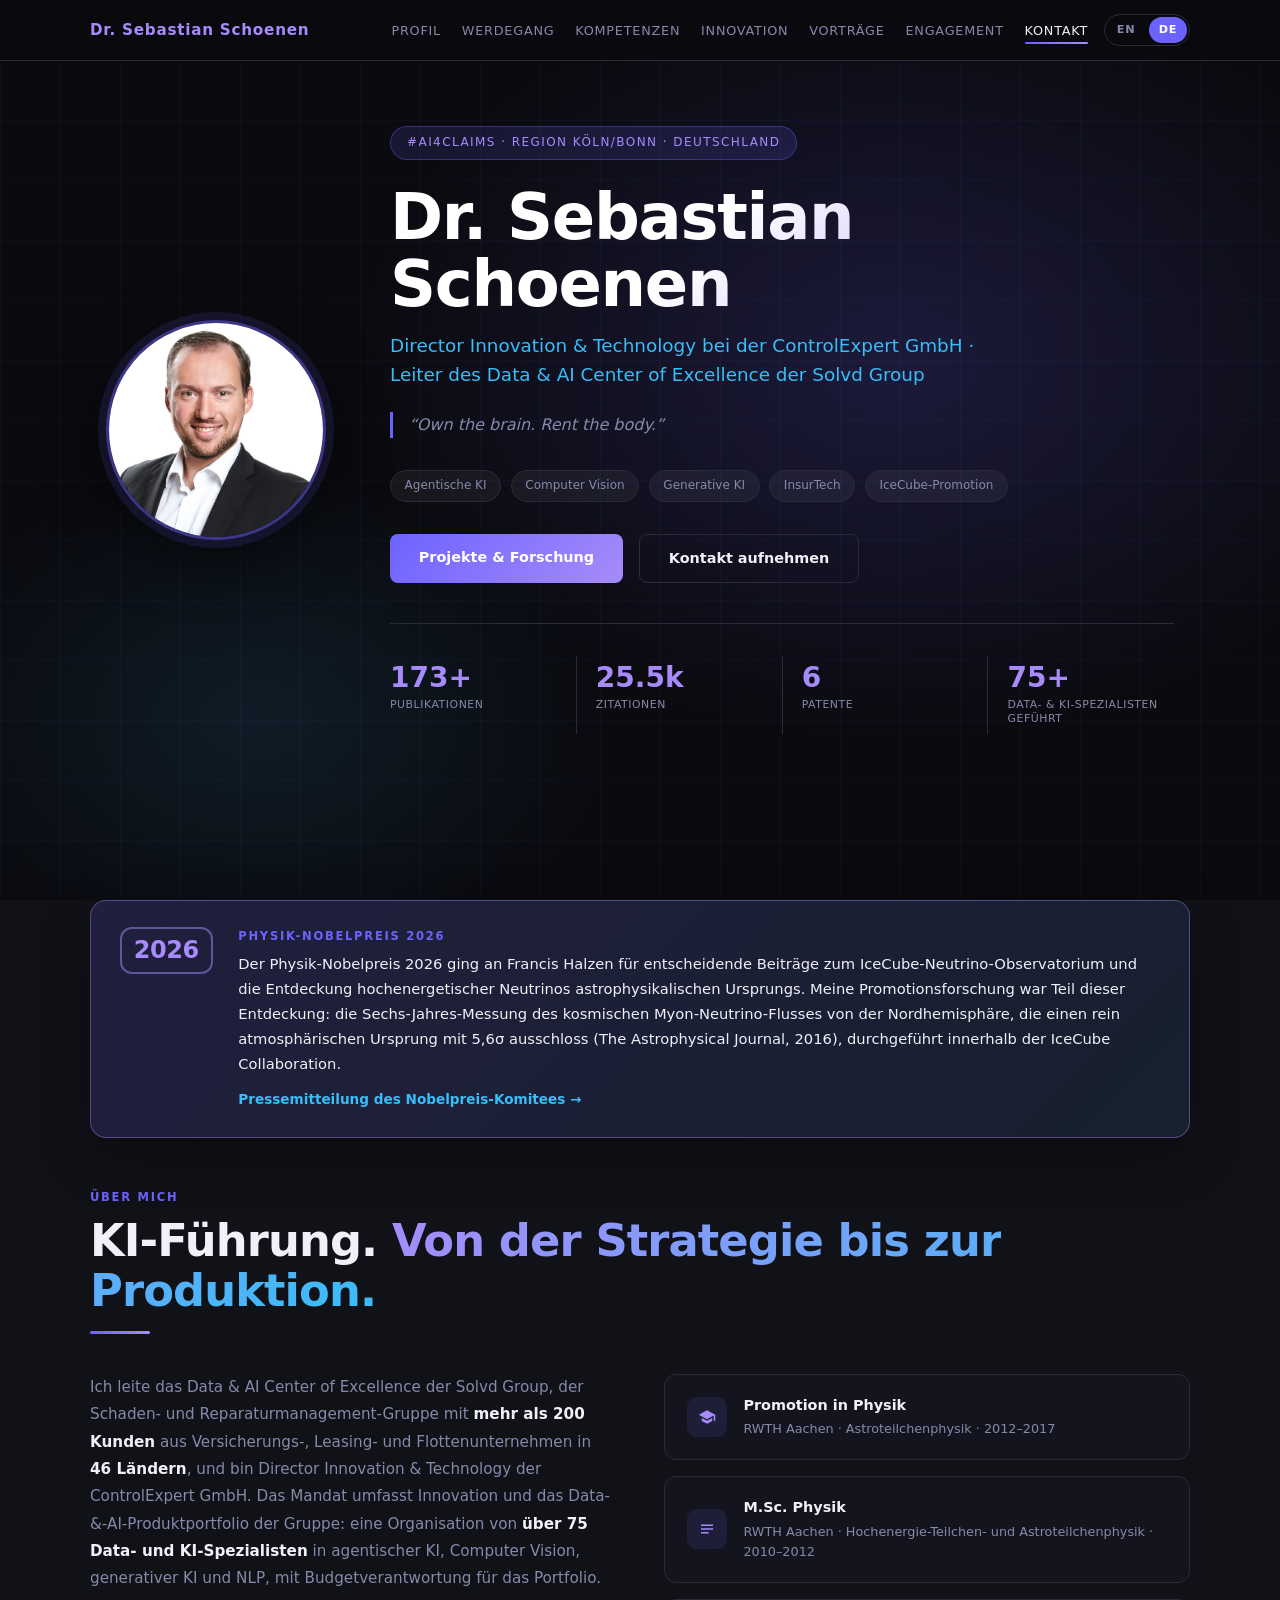
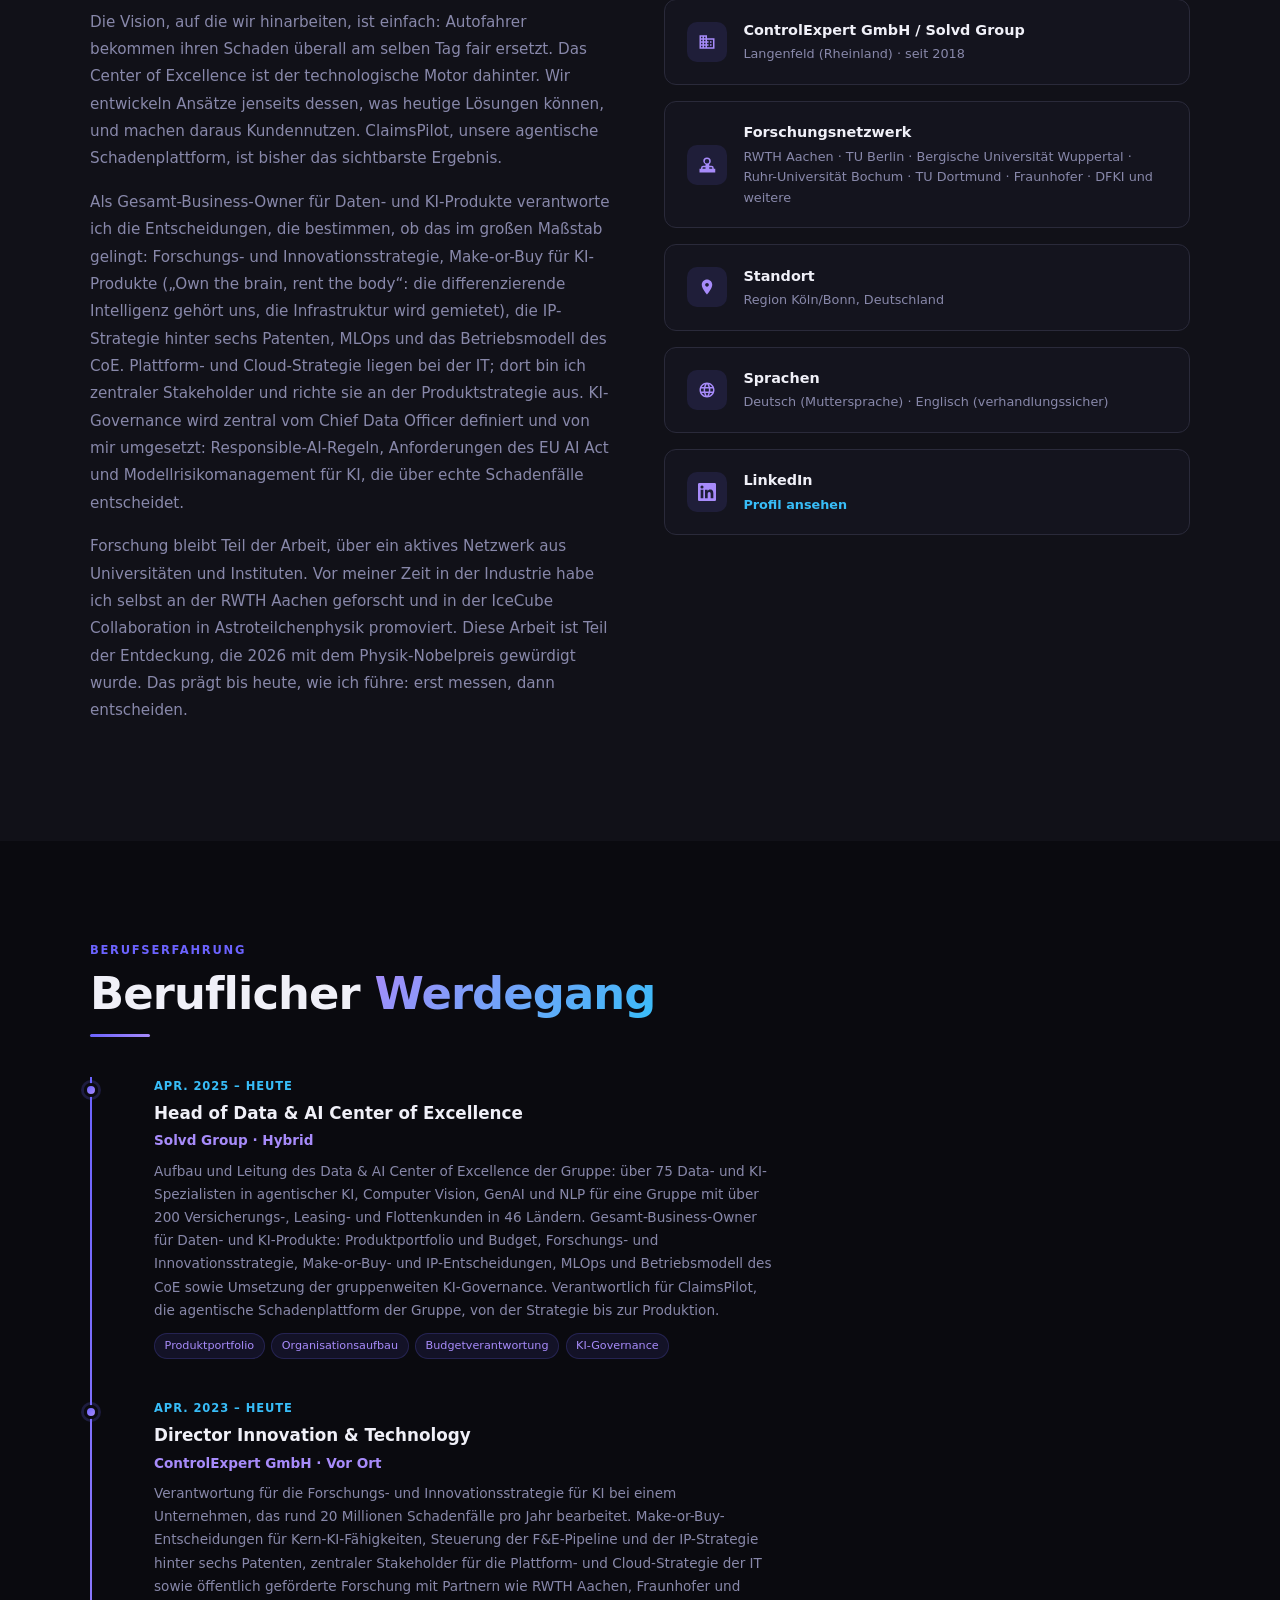
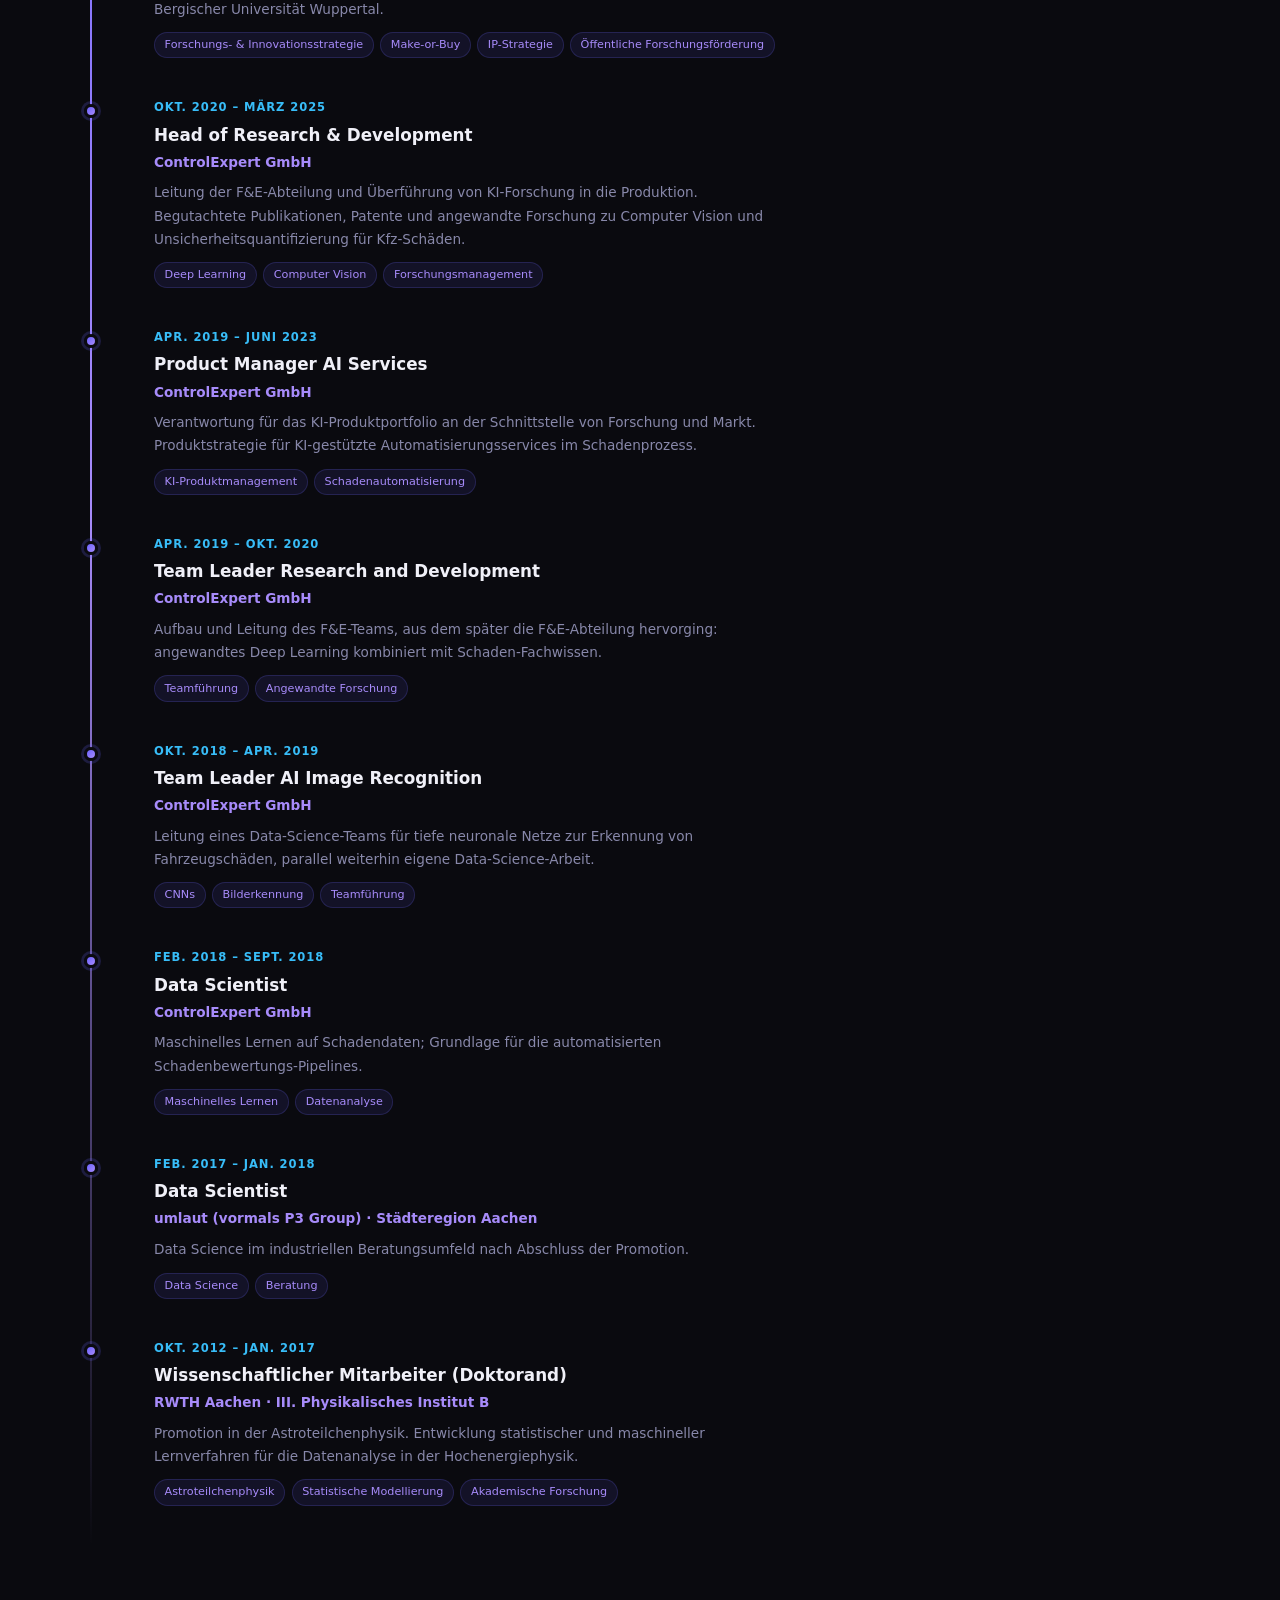
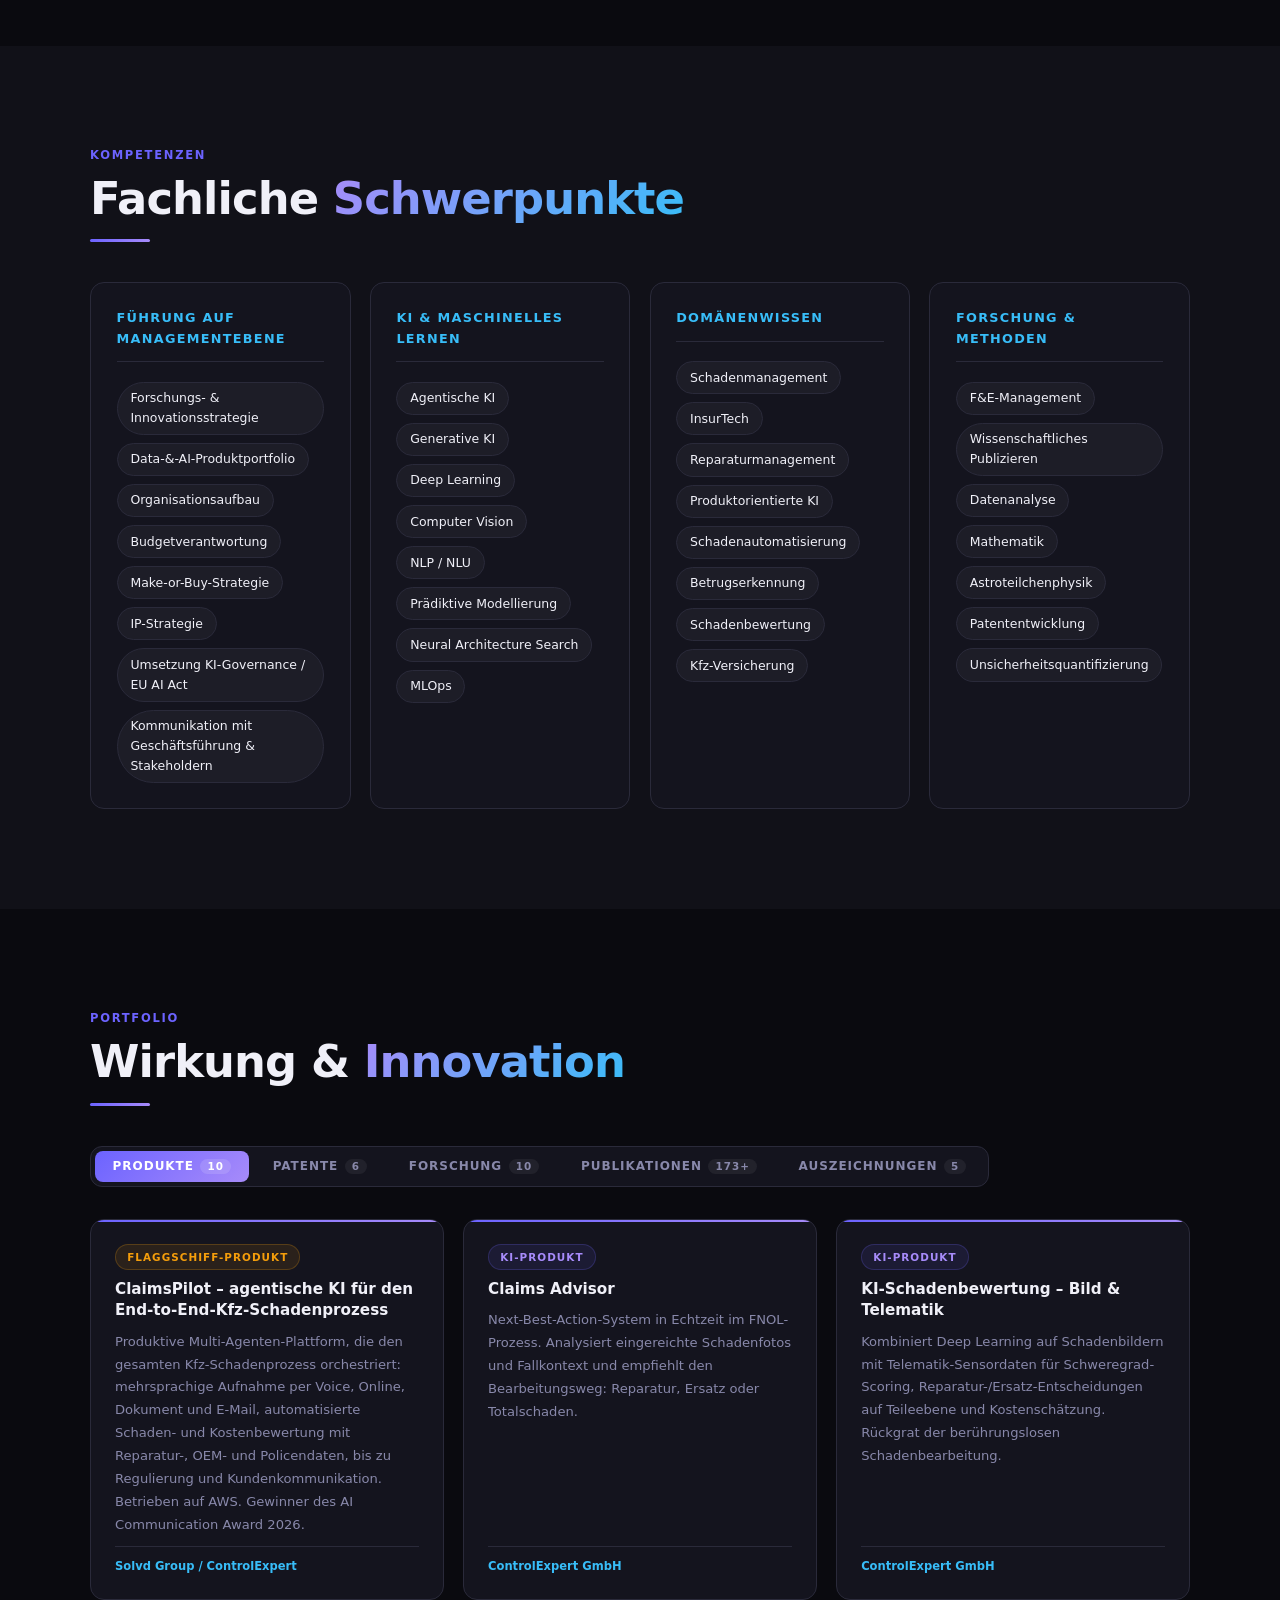
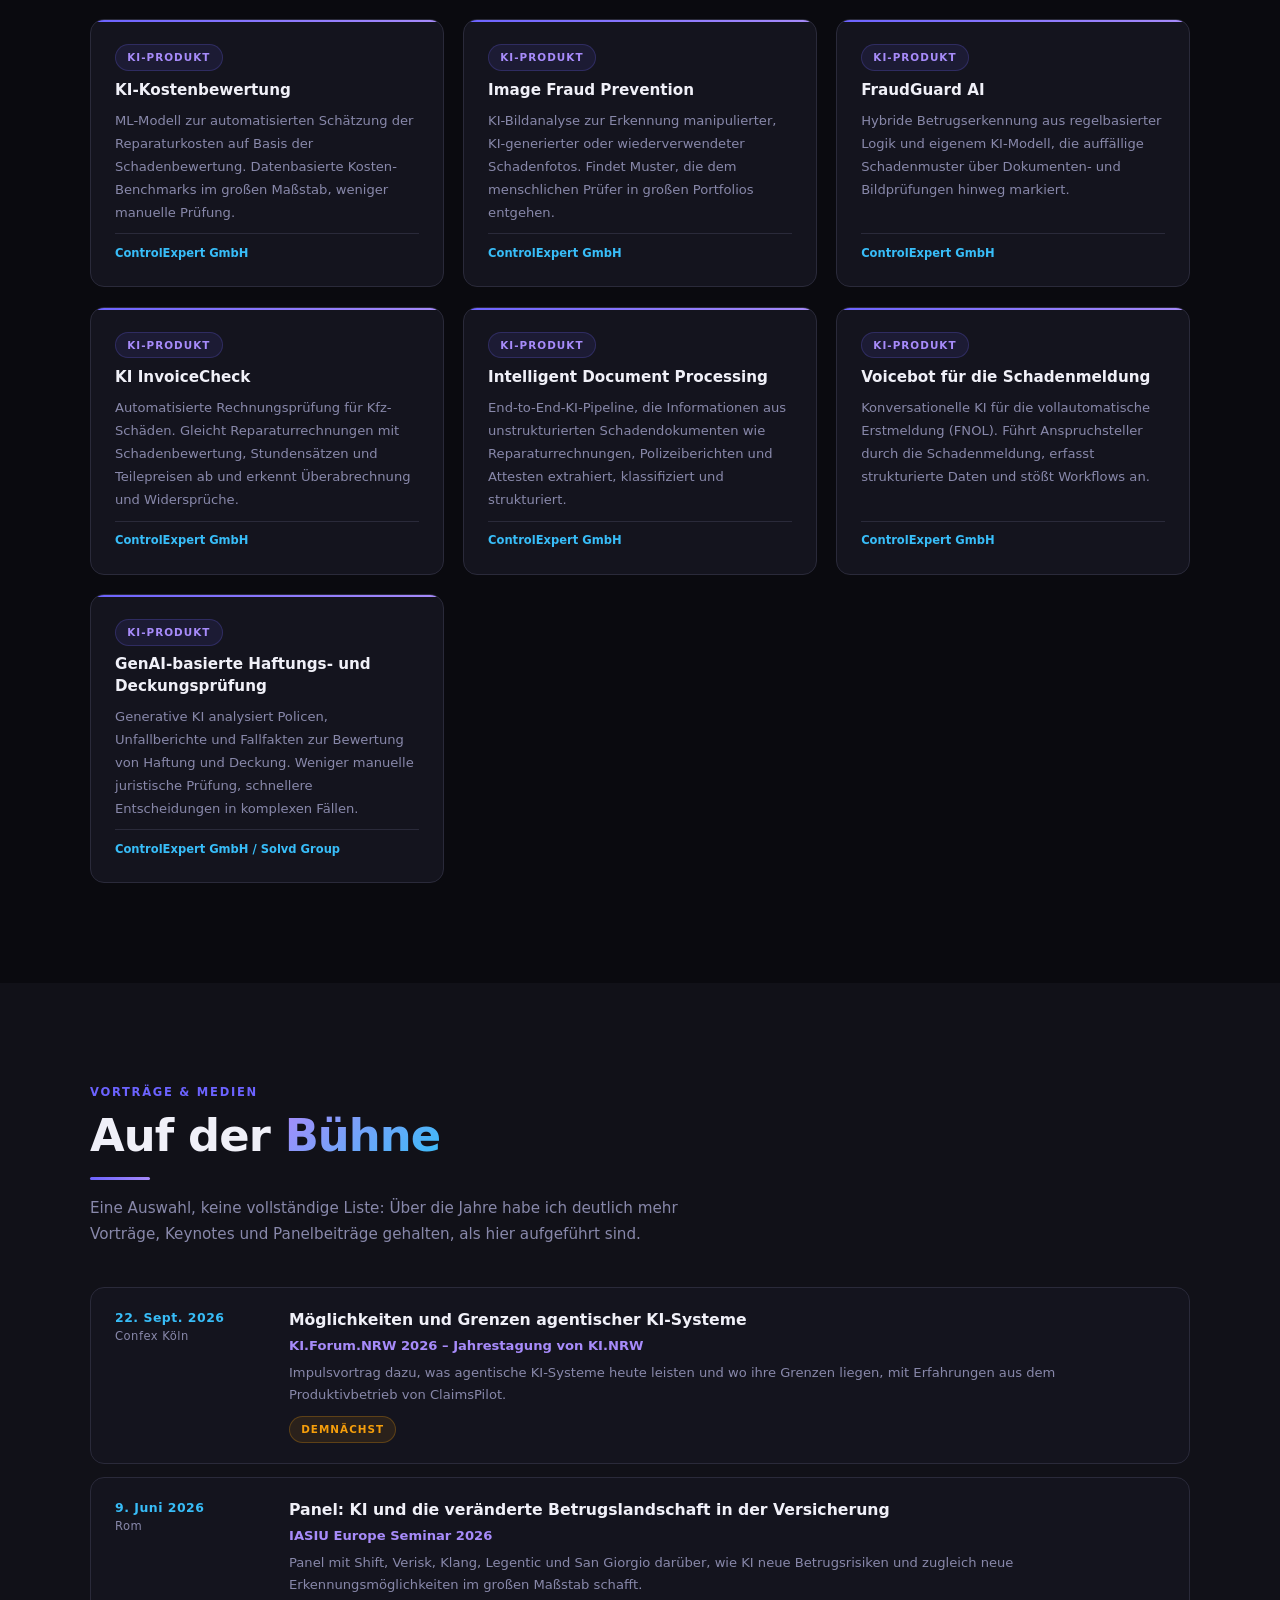
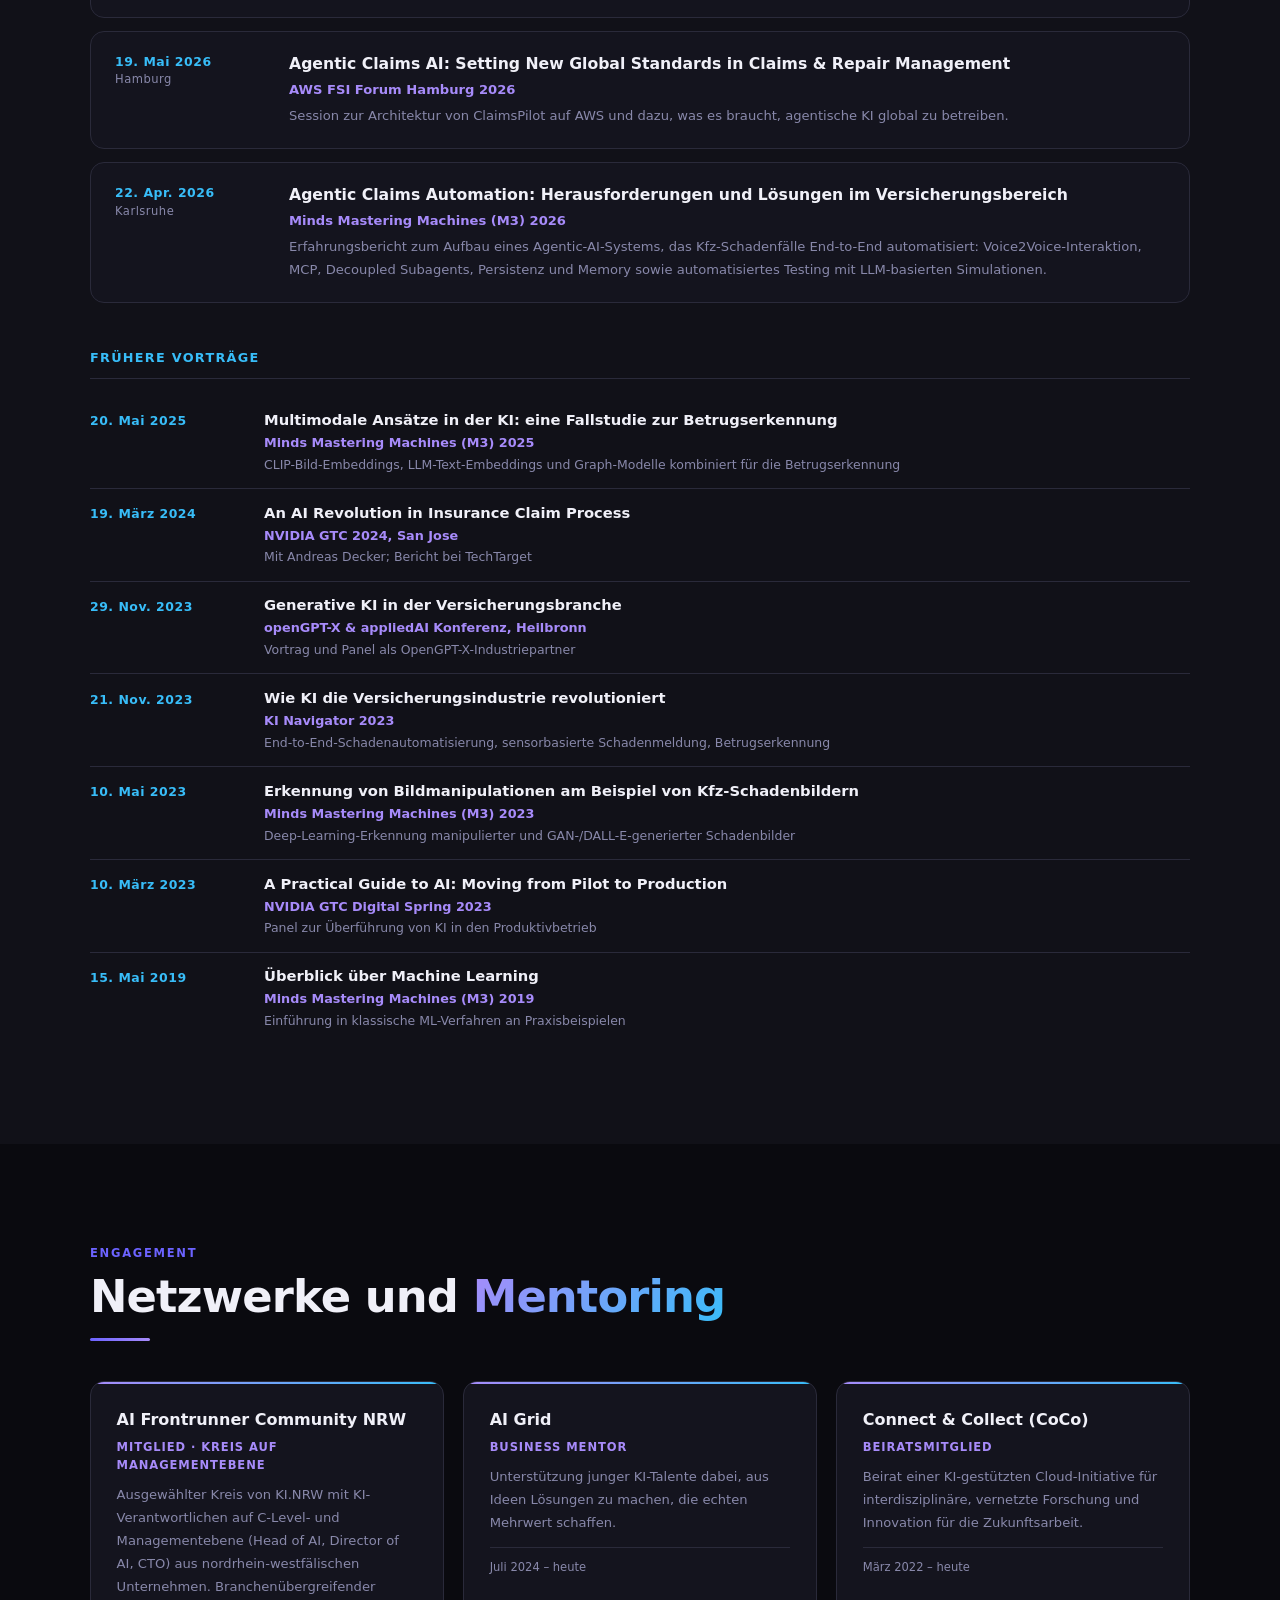
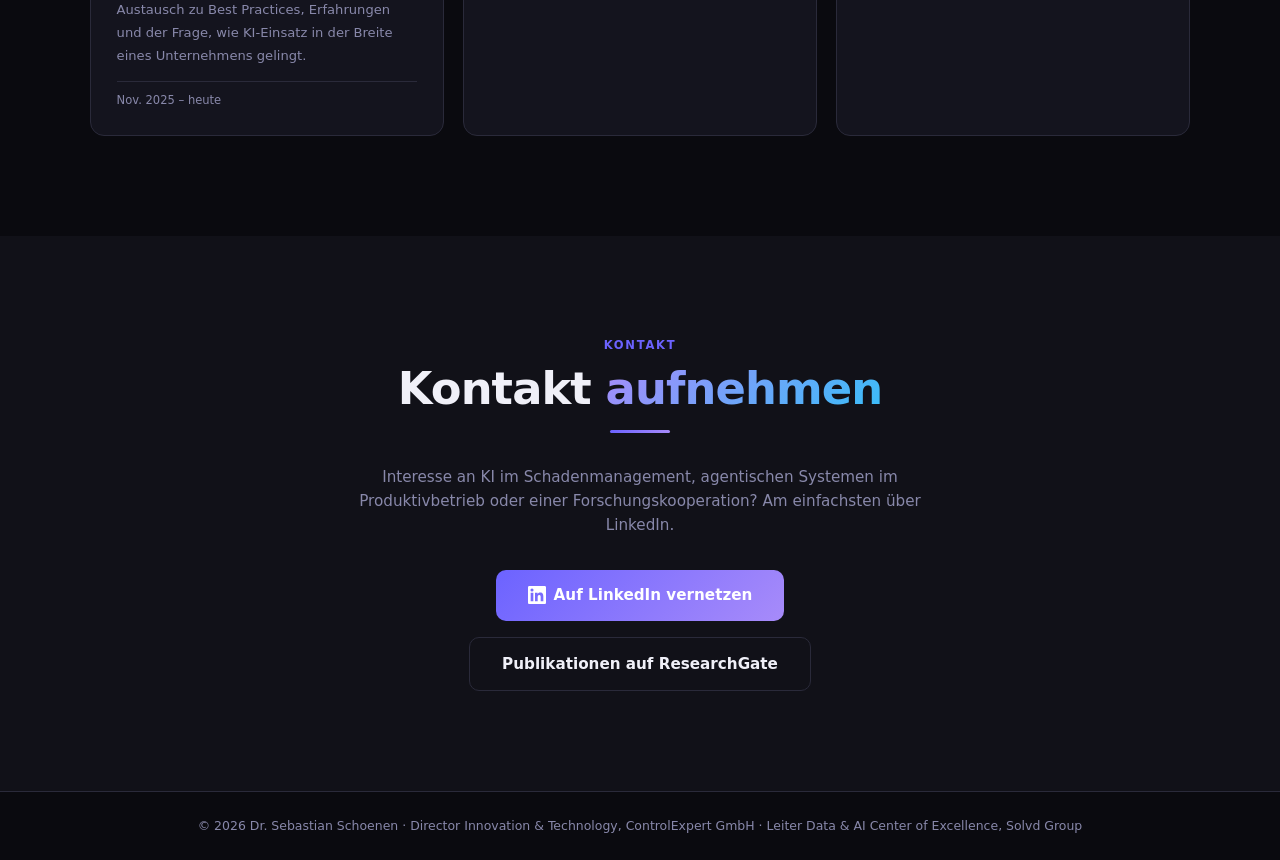
==== de/index.html @ d700227f "add nobelprize statement" ====
<!DOCTYPE html>
<html lang="de">
<head>
<meta charset="UTF-8">
<meta name="viewport" content="width=device-width,initial-scale=1">
<title>Dr. Sebastian Schoenen – KI für das Kfz-Schadenmanagement | ControlExpert & Solvd Group</title>
<meta name="description" content="Dr. Sebastian Schoenen: KI-Führungskraft für das Kfz-Schadenmanagement. Director Innovation &amp; Technology bei ControlExpert, Leiter Data &amp; AI CoE der Solvd Group, 75+ Data- &amp; KI-Spezialisten.">
<meta name="author" content="Dr. Sebastian Schoenen">
<meta name="google-site-verification" content="PhaROYmn4Sk4O86H737ElXS9R5Nn_UCqVJHR-7QiGtM">
<meta name="robots" content="index,follow,max-image-preview:large">
<meta name="theme-color" content="#0a0a0f">
<link rel="canonical" href="https://sebastianschoenen.github.io/de/">
<link rel="alternate" hreflang="en" href="https://sebastianschoenen.github.io/">
<link rel="alternate" hreflang="de" href="https://sebastianschoenen.github.io/de/">
<link rel="alternate" hreflang="x-default" href="https://sebastianschoenen.github.io/">
<link rel="icon" href="../favicon.svg" type="image/svg+xml">
<link rel="apple-touch-icon" href="../apple-touch-icon.png">
<link rel="sitemap" type="application/xml" href="../sitemap.xml">
<meta property="og:type" content="profile">
<meta property="og:site_name" content="Dr. Sebastian Schoenen">
<meta property="og:locale" content="de_DE">
<meta property="og:locale:alternate" content="en_US">
<meta property="og:url" content="https://sebastianschoenen.github.io/de/">
<meta property="og:title" content="Dr. Sebastian Schoenen – KI für das Kfz-Schadenmanagement">
<meta property="og:description" content="Director Innovation &amp; Technology, ControlExpert · Leiter Data &amp; AI Center of Excellence, Solvd Group. Agentische KI, Computer Vision und GenAI für Schaden- und Reparaturmanagement.">
<meta property="og:image" content="https://sebastianschoenen.github.io/og-image.png">
<meta property="og:image:width" content="1200">
<meta property="og:image:height" content="630">
<meta property="og:image:alt" content="Dr. Sebastian Schoenen">
<meta property="profile:first_name" content="Sebastian">
<meta property="profile:last_name" content="Schoenen">
<meta name="twitter:card" content="summary_large_image">
<meta name="twitter:title" content="Dr. Sebastian Schoenen – KI für das Kfz-Schadenmanagement">
<meta name="twitter:description" content="Director Innovation &amp; Technology, ControlExpert · Leiter Data &amp; AI Center of Excellence, Solvd Group. Agentische KI, Computer Vision und GenAI für Schaden- und Reparaturmanagement.">
<meta name="twitter:image" content="https://sebastianschoenen.github.io/og-image.png">
<link rel="preload" as="image" href="../SebastianSchoenen.jpg">
<link rel="stylesheet" href="../style.css">
<script type="application/ld+json">{"@context": "https://schema.org", "@type": "Person", "@id": "https://sebastianschoenen.github.io/#person", "name": "Sebastian Schoenen", "honorificPrefix": "Dr.", "givenName": "Sebastian", "familyName": "Schoenen", "alternateName": "Dr. Sebastian Schoenen", "url": "https://sebastianschoenen.github.io/", "image": "https://sebastianschoenen.github.io/SebastianSchoenen.jpg", "jobTitle": ["Director of Innovation & Technology", "Head of Data & AI Center of Excellence"], "worksFor": [{"@type": "Organization", "name": "ControlExpert GmbH", "url": "https://www.controlexpert.com/", "address": {"@type": "PostalAddress", "addressLocality": "Langenfeld (Rheinland)", "addressCountry": "DE"}}, {"@type": "Organization", "name": "Solvd Group", "url": "https://solvd.group/"}], "alumniOf": {"@type": "CollegeOrUniversity", "name": "RWTH Aachen University", "url": "https://www.rwth-aachen.de/"}, "hasCredential": {"@type": "EducationalOccupationalCredential", "credentialCategory": "degree", "name": "Ph.D. in Physics", "recognizedBy": {"@type": "CollegeOrUniversity", "name": "RWTH Aachen University"}}, "address": {"@type": "PostalAddress", "addressRegion": "North Rhine-Westphalia", "addressCountry": "DE"}, "nationality": {"@type": "Country", "name": "Germany"}, "memberOf": {"@type": "Organization", "name": "IceCube Collaboration", "url": "https://icecube.wisc.edu/"}, "knowsLanguage": ["de", "en"], "knowsAbout": ["Agentic AI", "Generative AI", "Computer Vision", "Deep Learning", "Machine Learning", "Insurance Claims Management", "Motor Insurance", "Fraud Detection", "Astroparticle Physics", "AI Governance"], "award": ["AI Communication Award 2026 – AI Strategy, Analytics & Agents in Communication (ClaimsPilot)", "KI Innovation Award 2024 – F.A.Z. Institut & KI Bundesverband", "Springorum Denkmünze – RWTH Aachen (2013)", "DFG Research Training Group scholarship – RWTH Aachen (2013)", "3rd place Talanx Insurance Hackathon (2018)"], "sameAs": ["https://www.linkedin.com/in/dr-sebastian-schoenen-b24898153/", "https://www.researchgate.net/profile/Sebastian-Schoenen"]}</script>
<script type="application/ld+json">{"@context": "https://schema.org", "@type": "WebSite", "@id": "https://sebastianschoenen.github.io/#website", "url": "https://sebastianschoenen.github.io/", "name": "Dr. Sebastian Schoenen", "inLanguage": ["en", "de"], "about": {"@id": "https://sebastianschoenen.github.io/#person"}, "publisher": {"@id": "https://sebastianschoenen.github.io/#person"}}</script>
<script type="application/ld+json">{"@context": "https://schema.org", "@type": "ProfilePage", "url": "https://sebastianschoenen.github.io/de/", "inLanguage": "de", "name": "Dr. Sebastian Schoenen – KI für das Kfz-Schadenmanagement", "description": "Dr. Sebastian Schoenen: KI-Führungskraft für das Kfz-Schadenmanagement. Director Innovation & Technology bei ControlExpert, Leiter Data & AI CoE der Solvd Group, 75+ Data- & KI-Spezialisten.", "mainEntity": {"@id": "https://sebastianschoenen.github.io/#person"}, "dateModified": "2026-10-09", "isPartOf": {"@id": "https://sebastianschoenen.github.io/#website"}}</script>
</head>
<body>

<header>
<nav aria-label="Main">
  <div class="nav-inner">
    <a class="nav-logo" href="#hero">Dr. Sebastian Schoenen</a>
    <div class="nav-right">
      <ul class="nav-links"><li><a href="#about" data-section="about">Profil</a></li><li><a href="#experience" data-section="experience">Werdegang</a></li><li><a href="#skills" data-section="skills">Kompetenzen</a></li><li><a href="#projects" data-section="projects">Innovation</a></li><li><a href="#talks" data-section="talks">Vorträge</a></li><li><a href="#volunteer" data-section="volunteer">Engagement</a></li><li><a href="#contact" data-section="contact">Kontakt</a></li></ul>
      <div class="lang-switch" aria-label="Language"><a href="../" hreflang="en" lang="en">EN</a><a href="./" hreflang="de" lang="de" aria-current="page">DE</a></div>
      <button class="nav-hamburger" id="hamburger" aria-label="Menü öffnen" aria-expanded="false" aria-controls="mobileMenu"><span></span><span></span><span></span></button>
    </div>
  </div>
</nav>
<div class="mobile-menu" id="mobileMenu"><a href="#about">Profil</a><a href="#experience">Werdegang</a><a href="#skills">Kompetenzen</a><a href="#projects">Innovation</a><a href="#talks">Vorträge</a><a href="#volunteer">Engagement</a><a href="#contact">Kontakt</a></div>
</header>

<main>
<section id="hero">
  <div class="hero-bg" aria-hidden="true"></div>
  <div class="grid-lines" aria-hidden="true"></div>
  <div class="hero-inner">
    <img class="hero-photo" src="../SebastianSchoenen.jpg" alt="Porträt von Dr. Sebastian Schoenen" width="220" height="220" fetchpriority="high">
    <div class="hero-text">
      <div class="hero-tag">#AI4Claims · Region Köln/Bonn · Deutschland</div>
      <h1 class="hero-name">Dr. Sebastian <br>Schoenen</h1>
      <p class="hero-title">Director Innovation &amp; Technology bei der ControlExpert GmbH · Leiter des Data &amp; AI Center of Excellence der Solvd Group</p>
      <blockquote class="hero-quote">“Own the brain. Rent the body.”</blockquote>
      <ul class="hero-badges"><li class="badge">Agentische KI</li><li class="badge">Computer Vision</li><li class="badge">Generative KI</li><li class="badge">InsurTech</li><li class="badge">IceCube-Promotion</li></ul>
      <div class="hero-btns"><a href="#projects" class="btn-pri">Projekte & Forschung</a><a href="#contact" class="btn-sec">Kontakt aufnehmen</a></div>
      <ul class="hero-stats"><li class="hero-stat"><div class="stat-num">173+</div><div class="stat-lbl">Publikationen</div></li><li class="hero-stat"><div class="stat-num">25.5k</div><div class="stat-lbl">Zitationen</div></li><li class="hero-stat"><div class="stat-num">6</div><div class="stat-lbl">Patente</div></li><li class="hero-stat"><div class="stat-num">75+</div><div class="stat-lbl">Data- &amp; KI-Spezialisten geführt</div></li></ul>
    </div>
  </div>
</section>

<section id="nobel" class="highlight" aria-labelledby="nobel-title">
  <div class="container">
    <div class="highlight-box reveal">
      <div class="highlight-mark" aria-hidden="true">2026</div>
      <div>
        <h2 class="sec-label" id="nobel-title">Physik-Nobelpreis 2026</h2>
        <p>Der Physik-Nobelpreis 2026 ging an Francis Halzen für entscheidende Beiträge zum IceCube-Neutrino-Observatorium und die Entdeckung hochenergetischer Neutrinos astrophysikalischen Ursprungs. Meine Promotionsforschung war Teil dieser Entdeckung: die Sechs-Jahres-Messung des kosmischen Myon-Neutrino-Flusses von der Nordhemisphäre, die einen rein atmosphärischen Ursprung mit 5,6σ ausschloss (The Astrophysical Journal, 2016), durchgeführt innerhalb der IceCube Collaboration.</p>
        <a href="https://www.nobelprize.org/prizes/physics/2026/press-release/" target="_blank" rel="noopener">Pressemitteilung des Nobelpreis-Komitees →</a>
      </div>
    </div>
  </div>
</section>

<section id="about">
  <div class="container">
    <div class="sec-label">Über mich</div>
    <h2 class="sec-title">KI-Führung. <span>Von der Strategie bis zur Produktion.</span></h2>
    <div class="sec-line" aria-hidden="true"></div>
    <div class="about-grid">
      <div class="about-text"><p>Ich leite das Data &amp; AI Center of Excellence der Solvd Group, der Schaden- und Reparaturmanagement-Gruppe mit <strong>mehr als 200 Kunden</strong> aus Versicherungs-, Leasing- und Flottenunternehmen in <strong>46 Ländern</strong>, und bin Director Innovation &amp; Technology der ControlExpert GmbH. Das Mandat umfasst Innovation und das Data-&amp;-AI-Produktportfolio der Gruppe: eine Organisation von <strong>über 75 Data- und KI-Spezialisten</strong> in agentischer KI, Computer Vision, generativer KI und NLP, mit Budgetverantwortung für das Portfolio.</p><p>Die Vision, auf die wir hinarbeiten, ist einfach: Autofahrer bekommen ihren Schaden überall am selben Tag fair ersetzt. Das Center of Excellence ist der technologische Motor dahinter. Wir entwickeln Ansätze jenseits dessen, was heutige Lösungen können, und machen daraus Kundennutzen. ClaimsPilot, unsere agentische Schadenplattform, ist bisher das sichtbarste Ergebnis.</p><p>Als Gesamt-Business-Owner für Daten- und KI-Produkte verantworte ich die Entscheidungen, die bestimmen, ob das im großen Maßstab gelingt: Forschungs- und Innovationsstrategie, Make-or-Buy für KI-Produkte („Own the brain, rent the body“: die differenzierende Intelligenz gehört uns, die Infrastruktur wird gemietet), die IP-Strategie hinter sechs Patenten, MLOps und das Betriebsmodell des CoE. Plattform- und Cloud-Strategie liegen bei der IT; dort bin ich zentraler Stakeholder und richte sie an der Produktstrategie aus. KI-Governance wird zentral vom Chief Data Officer definiert und von mir umgesetzt: Responsible-AI-Regeln, Anforderungen des EU AI Act und Modellrisikomanagement für KI, die über echte Schadenfälle entscheidet.</p><p>Forschung bleibt Teil der Arbeit, über ein aktives Netzwerk aus Universitäten und Instituten. Vor meiner Zeit in der Industrie habe ich selbst an der RWTH Aachen geforscht und in der IceCube Collaboration in Astroteilchenphysik promoviert. Diese Arbeit ist Teil der Entdeckung, die 2026 mit dem Physik-Nobelpreis gewürdigt wurde. Das prägt bis heute, wie ich führe: erst messen, dann entscheiden.</p></div>
      <div class="about-cards"><div class="info-card reveal"><div class="info-icon"><svg viewBox="0 0 24 24" aria-hidden="true"><path d="M12 3L1 9l11 6 9-4.91V17h2V9L12 3zM5 13.18v4L12 21l7-3.82v-4L12 17l-7-3.82z"/></svg></div><div><h3>Promotion in Physik</h3><p>RWTH Aachen · Astroteilchenphysik · 2012–2017</p></div></div><div class="info-card reveal"><div class="info-icon"><svg viewBox="0 0 24 24" aria-hidden="true"><path d="M4 6h16v2H4zm0 5h16v2H4zm0 5h10v2H4z"/></svg></div><div><h3>M.Sc. Physik</h3><p>RWTH Aachen · Hochenergie-Teilchen- und Astroteilchenphysik · 2010–2012</p></div></div><div class="info-card reveal"><div class="info-icon"><svg viewBox="0 0 24 24" aria-hidden="true"><path d="M12 7V3H2v18h20V7H12zM6 19H4v-2h2v2zm0-4H4v-2h2v2zm0-4H4V9h2v2zm0-4H4V5h2v2zm4 12H8v-2h2v2zm0-4H8v-2h2v2zm0-4H8V9h2v2zm0-4H8V5h2v2zm10 12h-8v-2h2v-2h-2v-2h2v-2h-2V9h8v10zm-2-8h-2v2h2v-2zm0 4h-2v2h2v-2z"/></svg></div><div><h3>ControlExpert GmbH / Solvd Group</h3><p>Langenfeld (Rheinland) · seit 2018</p></div></div><div class="info-card reveal"><div class="info-icon"><svg viewBox="0 0 24 24" aria-hidden="true"><path d="M12 2a5 5 0 015 5c0 1.6-.8 3-2 3.9V13h3a3 3 0 013 3v1h2v5h-6v-5h2v-1a1 1 0 00-1-1h-3v2h2v5H8v-5h2v-2H7a1 1 0 00-1 1v1h2v5H2v-5h2v-1a3 3 0 013-3h3v-2.1A5 5 0 017 7a5 5 0 015-5zm0 2a3 3 0 100 6 3 3 0 000-6z"/></svg></div><div><h3>Forschungsnetzwerk</h3><p>RWTH Aachen · TU Berlin · Bergische Universität Wuppertal · Ruhr-Universität Bochum · TU Dortmund · Fraunhofer · DFKI und weitere</p></div></div><div class="info-card reveal"><div class="info-icon"><svg viewBox="0 0 24 24" aria-hidden="true"><path d="M12 2C8.13 2 5 5.13 5 9c0 5.25 7 13 7 13s7-7.75 7-13c0-3.87-3.13-7-7-7zm0 9.5c-1.38 0-2.5-1.12-2.5-2.5s1.12-2.5 2.5-2.5 2.5 1.12 2.5 2.5-1.12 2.5-2.5 2.5z"/></svg></div><div><h3>Standort</h3><p>Region Köln/Bonn, Deutschland</p></div></div><div class="info-card reveal"><div class="info-icon"><svg viewBox="0 0 24 24" aria-hidden="true"><path d="M11.99 2C6.47 2 2 6.48 2 12s4.47 10 9.99 10C17.52 22 22 17.52 22 12S17.52 2 11.99 2zm6.93 6h-2.95c-.32-1.25-.78-2.45-1.38-3.56 1.84.63 3.37 1.91 4.33 3.56zM12 4.04c.83 1.2 1.48 2.53 1.91 3.96h-3.82c.43-1.43 1.08-2.76 1.91-3.96zM4.26 14C4.1 13.36 4 12.69 4 12s.1-1.36.26-2h3.38c-.08.66-.14 1.32-.14 2s.06 1.34.14 2H4.26zm.82 2h2.95c.32 1.25.78 2.45 1.38 3.56-1.84-.63-3.37-1.9-4.33-3.56zm2.95-8H5.08c.96-1.66 2.49-2.93 4.33-3.56C8.81 5.55 8.35 6.75 8.03 8zM12 19.96c-.83-1.2-1.48-2.53-1.91-3.96h3.82c-.43 1.43-1.08 2.76-1.91 3.96zM14.34 14H9.66c-.09-.66-.16-1.32-.16-2s.07-1.35.16-2h4.68c.09.65.16 1.32.16 2s-.07 1.34-.16 2zm.25 5.56c.6-1.11 1.06-2.31 1.38-3.56h2.95c-.96 1.65-2.49 2.93-4.33 3.56zM16.36 14c.08-.66.14-1.32.14-2s-.06-1.34-.14-2h3.38c.16.64.26 1.31.26 2s-.1 1.36-.26 2h-3.38z"/></svg></div><div><h3>Sprachen</h3><p>Deutsch (Muttersprache) · Englisch (verhandlungssicher)</p></div></div><div class="info-card reveal"><div class="info-icon"><svg viewBox="0 0 24 24" aria-hidden="true"><path d="M20.447 20.452h-3.554v-5.569c0-1.328-.027-3.037-1.852-3.037-1.853 0-2.136 1.445-2.136 2.939v5.667H9.351V9h3.414v1.561h.046c.477-.9 1.637-1.85 3.37-1.85 3.601 0 4.267 2.37 4.267 5.455v6.286zM5.337 7.433a2.062 2.062 0 01-2.063-2.065 2.064 2.064 0 112.063 2.065zm1.782 13.019H3.555V9h3.564v11.452zM22.225 0H1.771C.792 0 0 .774 0 1.729v20.542C0 23.227.792 24 1.771 24h20.451C23.2 24 24 23.227 24 22.271V1.729C24 .774 23.2 0 22.222 0h.003z"/></svg></div><div><h3>LinkedIn</h3><p><a href="https://www.linkedin.com/in/dr-sebastian-schoenen-b24898153/" target="_blank" rel="noopener">Profil ansehen</a></p></div></div></div>
    </div>
  </div>
</section>

<section id="experience">
  <div class="container">
    <div class="sec-label">Berufserfahrung</div>
    <h2 class="sec-title">Beruflicher <span>Werdegang</span></h2>
    <div class="sec-line" aria-hidden="true"></div>
    <ol class="timeline"><li class="t-item reveal"><div class="t-dot" aria-hidden="true"></div><div class="t-period">Apr. 2025 – heute</div><h3 class="t-role">Head of Data &amp; AI Center of Excellence</h3><div class="t-company">Solvd Group · Hybrid</div><p class="t-desc">Aufbau und Leitung des Data &amp; AI Center of Excellence der Gruppe: über 75 Data- und KI-Spezialisten in agentischer KI, Computer Vision, GenAI und NLP für eine Gruppe mit über 200 Versicherungs-, Leasing- und Flottenkunden in 46 Ländern. Gesamt-Business-Owner für Daten- und KI-Produkte: Produktportfolio und Budget, Forschungs- und Innovationsstrategie, Make-or-Buy- und IP-Entscheidungen, MLOps und Betriebsmodell des CoE sowie Umsetzung der gruppenweiten KI-Governance. Verantwortlich für ClaimsPilot, die agentische Schadenplattform der Gruppe, von der Strategie bis zur Produktion.</p><ul class="t-tags"><li class="t-tag">Produktportfolio</li><li class="t-tag">Organisationsaufbau</li><li class="t-tag">Budgetverantwortung</li><li class="t-tag">KI-Governance</li></ul></li><li class="t-item reveal"><div class="t-dot" aria-hidden="true"></div><div class="t-period">Apr. 2023 – heute</div><h3 class="t-role">Director Innovation &amp; Technology</h3><div class="t-company">ControlExpert GmbH · Vor Ort</div><p class="t-desc">Verantwortung für die Forschungs- und Innovationsstrategie für KI bei einem Unternehmen, das rund 20 Millionen Schadenfälle pro Jahr bearbeitet. Make-or-Buy-Entscheidungen für Kern-KI-Fähigkeiten, Steuerung der F&amp;E-Pipeline und der IP-Strategie hinter sechs Patenten, zentraler Stakeholder für die Plattform- und Cloud-Strategie der IT sowie öffentlich geförderte Forschung mit Partnern wie RWTH Aachen, Fraunhofer und Bergischer Universität Wuppertal.</p><ul class="t-tags"><li class="t-tag">Forschungs- &amp; Innovationsstrategie</li><li class="t-tag">Make-or-Buy</li><li class="t-tag">IP-Strategie</li><li class="t-tag">Öffentliche Forschungsförderung</li></ul></li><li class="t-item reveal"><div class="t-dot" aria-hidden="true"></div><div class="t-period">Okt. 2020 – März 2025</div><h3 class="t-role">Head of Research &amp; Development</h3><div class="t-company">ControlExpert GmbH</div><p class="t-desc">Leitung der F&amp;E-Abteilung und Überführung von KI-Forschung in die Produktion. Begutachtete Publikationen, Patente und angewandte Forschung zu Computer Vision und Unsicherheitsquantifizierung für Kfz-Schäden.</p><ul class="t-tags"><li class="t-tag">Deep Learning</li><li class="t-tag">Computer Vision</li><li class="t-tag">Forschungsmanagement</li></ul></li><li class="t-item reveal"><div class="t-dot" aria-hidden="true"></div><div class="t-period">Apr. 2019 – Juni 2023</div><h3 class="t-role">Product Manager AI Services</h3><div class="t-company">ControlExpert GmbH</div><p class="t-desc">Verantwortung für das KI-Produktportfolio an der Schnittstelle von Forschung und Markt. Produktstrategie für KI-gestützte Automatisierungsservices im Schadenprozess.</p><ul class="t-tags"><li class="t-tag">KI-Produktmanagement</li><li class="t-tag">Schadenautomatisierung</li></ul></li><li class="t-item reveal"><div class="t-dot" aria-hidden="true"></div><div class="t-period">Apr. 2019 – Okt. 2020</div><h3 class="t-role">Team Leader Research and Development</h3><div class="t-company">ControlExpert GmbH</div><p class="t-desc">Aufbau und Leitung des F&amp;E-Teams, aus dem später die F&amp;E-Abteilung hervorging: angewandtes Deep Learning kombiniert mit Schaden-Fachwissen.</p><ul class="t-tags"><li class="t-tag">Teamführung</li><li class="t-tag">Angewandte Forschung</li></ul></li><li class="t-item reveal"><div class="t-dot" aria-hidden="true"></div><div class="t-period">Okt. 2018 – Apr. 2019</div><h3 class="t-role">Team Leader AI Image Recognition</h3><div class="t-company">ControlExpert GmbH</div><p class="t-desc">Leitung eines Data-Science-Teams für tiefe neuronale Netze zur Erkennung von Fahrzeugschäden, parallel weiterhin eigene Data-Science-Arbeit.</p><ul class="t-tags"><li class="t-tag">CNNs</li><li class="t-tag">Bilderkennung</li><li class="t-tag">Teamführung</li></ul></li><li class="t-item reveal"><div class="t-dot" aria-hidden="true"></div><div class="t-period">Feb. 2018 – Sept. 2018</div><h3 class="t-role">Data Scientist</h3><div class="t-company">ControlExpert GmbH</div><p class="t-desc">Maschinelles Lernen auf Schadendaten; Grundlage für die automatisierten Schadenbewertungs-Pipelines.</p><ul class="t-tags"><li class="t-tag">Maschinelles Lernen</li><li class="t-tag">Datenanalyse</li></ul></li><li class="t-item reveal"><div class="t-dot" aria-hidden="true"></div><div class="t-period">Feb. 2017 – Jan. 2018</div><h3 class="t-role">Data Scientist</h3><div class="t-company">umlaut (vormals P3 Group) · Städteregion Aachen</div><p class="t-desc">Data Science im industriellen Beratungsumfeld nach Abschluss der Promotion.</p><ul class="t-tags"><li class="t-tag">Data Science</li><li class="t-tag">Beratung</li></ul></li><li class="t-item reveal"><div class="t-dot" aria-hidden="true"></div><div class="t-period">Okt. 2012 – Jan. 2017</div><h3 class="t-role">Wissenschaftlicher Mitarbeiter (Doktorand)</h3><div class="t-company">RWTH Aachen · III. Physikalisches Institut B</div><p class="t-desc">Promotion in der Astroteilchenphysik. Entwicklung statistischer und maschineller Lernverfahren für die Datenanalyse in der Hochenergiephysik.</p><ul class="t-tags"><li class="t-tag">Astroteilchenphysik</li><li class="t-tag">Statistische Modellierung</li><li class="t-tag">Akademische Forschung</li></ul></li></ol>
  </div>
</section>

<section id="skills">
  <div class="container">
    <div class="sec-label">Kompetenzen</div>
    <h2 class="sec-title">Fachliche <span>Schwerpunkte</span></h2>
    <div class="sec-line" aria-hidden="true"></div>
    <div class="skills-grid"><div class="skill-cat reveal"><h3>Führung auf Managementebene</h3><ul class="skill-pills"><li class="skill-pill">Forschungs- &amp; Innovationsstrategie</li><li class="skill-pill">Data-&amp;-AI-Produktportfolio</li><li class="skill-pill">Organisationsaufbau</li><li class="skill-pill">Budgetverantwortung</li><li class="skill-pill">Make-or-Buy-Strategie</li><li class="skill-pill">IP-Strategie</li><li class="skill-pill">Umsetzung KI-Governance / EU AI Act</li><li class="skill-pill">Kommunikation mit Geschäftsführung &amp; Stakeholdern</li></ul></div><div class="skill-cat reveal"><h3>KI &amp; maschinelles Lernen</h3><ul class="skill-pills"><li class="skill-pill">Agentische KI</li><li class="skill-pill">Generative KI</li><li class="skill-pill">Deep Learning</li><li class="skill-pill">Computer Vision</li><li class="skill-pill">NLP / NLU</li><li class="skill-pill">Prädiktive Modellierung</li><li class="skill-pill">Neural Architecture Search</li><li class="skill-pill">MLOps</li></ul></div><div class="skill-cat reveal"><h3>Domänenwissen</h3><ul class="skill-pills"><li class="skill-pill">Schadenmanagement</li><li class="skill-pill">InsurTech</li><li class="skill-pill">Reparaturmanagement</li><li class="skill-pill">Produktorientierte KI</li><li class="skill-pill">Schadenautomatisierung</li><li class="skill-pill">Betrugserkennung</li><li class="skill-pill">Schadenbewertung</li><li class="skill-pill">Kfz-Versicherung</li></ul></div><div class="skill-cat reveal"><h3>Forschung &amp; Methoden</h3><ul class="skill-pills"><li class="skill-pill">F&amp;E-Management</li><li class="skill-pill">Wissenschaftliches Publizieren</li><li class="skill-pill">Datenanalyse</li><li class="skill-pill">Mathematik</li><li class="skill-pill">Astroteilchenphysik</li><li class="skill-pill">Patententwicklung</li><li class="skill-pill">Unsicherheitsquantifizierung</li></ul></div></div>
  </div>
</section>

<section id="projects">
  <div class="container">
    <div class="sec-label">Portfolio</div>
    <h2 class="sec-title">Wirkung &amp; <span>Innovation</span></h2>
    <div class="sec-line" aria-hidden="true"></div>
    <div class="tab-bar" role="tablist"><button class="tab-btn active" role="tab" id="tabbtn-products" aria-controls="tab-products" aria-selected="true" data-tab="products">Produkte <span class="tab-count">10</span></button><button class="tab-btn" role="tab" id="tabbtn-patents" aria-controls="tab-patents" aria-selected="false" data-tab="patents">Patente <span class="tab-count">6</span></button><button class="tab-btn" role="tab" id="tabbtn-research" aria-controls="tab-research" aria-selected="false" data-tab="research">Forschung <span class="tab-count">10</span></button><button class="tab-btn" role="tab" id="tabbtn-publications" aria-controls="tab-publications" aria-selected="false" data-tab="publications">Publikationen <span class="tab-count">173+</span></button><button class="tab-btn" role="tab" id="tabbtn-awards" aria-controls="tab-awards" aria-selected="false" data-tab="awards">Auszeichnungen <span class="tab-count">5</span></button></div>
    <div class="proj-group visible" id="tab-products" role="tabpanel" aria-labelledby="tabbtn-products"><ul class="proj-grid"><li class="card-base reveal prod-card"><span class="pill pill-flagship">Flaggschiff-Produkt</span><h3>ClaimsPilot – agentische KI für den End-to-End-Kfz-Schadenprozess</h3><p>Produktive Multi-Agenten-Plattform, die den gesamten Kfz-Schadenprozess orchestriert: mehrsprachige Aufnahme per Voice, Online, Dokument und E-Mail, automatisierte Schaden- und Kostenbewertung mit Reparatur-, OEM- und Policendaten, bis zu Regulierung und Kundenkommunikation. Betrieben auf AWS. Gewinner des AI Communication Award 2026.</p><div class="card-meta"><strong>Solvd Group / ControlExpert</strong></div></li><li class="card-base reveal prod-card"><span class="pill pill-ai">KI-Produkt</span><h3>Claims Advisor</h3><p>Next-Best-Action-System in Echtzeit im FNOL-Prozess. Analysiert eingereichte Schadenfotos und Fallkontext und empfiehlt den Bearbeitungsweg: Reparatur, Ersatz oder Totalschaden.</p><div class="card-meta"><strong>ControlExpert GmbH</strong></div></li><li class="card-base reveal prod-card"><span class="pill pill-ai">KI-Produkt</span><h3>KI-Schadenbewertung – Bild &amp; Telematik</h3><p>Kombiniert Deep Learning auf Schadenbildern mit Telematik-Sensordaten für Schweregrad-Scoring, Reparatur-/Ersatz-Entscheidungen auf Teileebene und Kostenschätzung. Rückgrat der berührungslosen Schadenbearbeitung.</p><div class="card-meta"><strong>ControlExpert GmbH</strong></div></li><li class="card-base reveal prod-card"><span class="pill pill-ai">KI-Produkt</span><h3>KI-Kostenbewertung</h3><p>ML-Modell zur automatisierten Schätzung der Reparaturkosten auf Basis der Schadenbewertung. Datenbasierte Kosten-Benchmarks im großen Maßstab, weniger manuelle Prüfung.</p><div class="card-meta"><strong>ControlExpert GmbH</strong></div></li><li class="card-base reveal prod-card"><span class="pill pill-ai">KI-Produkt</span><h3>Image Fraud Prevention</h3><p>KI-Bildanalyse zur Erkennung manipulierter, KI-generierter oder wiederverwendeter Schadenfotos. Findet Muster, die dem menschlichen Prüfer in großen Portfolios entgehen.</p><div class="card-meta"><strong>ControlExpert GmbH</strong></div></li><li class="card-base reveal prod-card"><span class="pill pill-ai">KI-Produkt</span><h3>FraudGuard AI</h3><p>Hybride Betrugserkennung aus regelbasierter Logik und eigenem KI-Modell, die auffällige Schadenmuster über Dokumenten- und Bildprüfungen hinweg markiert.</p><div class="card-meta"><strong>ControlExpert GmbH</strong></div></li><li class="card-base reveal prod-card"><span class="pill pill-ai">KI-Produkt</span><h3>KI InvoiceCheck</h3><p>Automatisierte Rechnungsprüfung für Kfz-Schäden. Gleicht Reparaturrechnungen mit Schadenbewertung, Stundensätzen und Teilepreisen ab und erkennt Überabrechnung und Widersprüche.</p><div class="card-meta"><strong>ControlExpert GmbH</strong></div></li><li class="card-base reveal prod-card"><span class="pill pill-ai">KI-Produkt</span><h3>Intelligent Document Processing</h3><p>End-to-End-KI-Pipeline, die Informationen aus unstrukturierten Schadendokumenten wie Reparaturrechnungen, Polizeiberichten und Attesten extrahiert, klassifiziert und strukturiert.</p><div class="card-meta"><strong>ControlExpert GmbH</strong></div></li><li class="card-base reveal prod-card"><span class="pill pill-ai">KI-Produkt</span><h3>Voicebot für die Schadenmeldung</h3><p>Konversationelle KI für die vollautomatische Erstmeldung (FNOL). Führt Anspruchsteller durch die Schadenmeldung, erfasst strukturierte Daten und stößt Workflows an.</p><div class="card-meta"><strong>ControlExpert GmbH</strong></div></li><li class="card-base reveal prod-card"><span class="pill pill-ai">KI-Produkt</span><h3>GenAI-basierte Haftungs- und Deckungsprüfung</h3><p>Generative KI analysiert Policen, Unfallberichte und Fallfakten zur Bewertung von Haftung und Deckung. Weniger manuelle juristische Prüfung, schnellere Entscheidungen in komplexen Fällen.</p><div class="card-meta"><strong>ControlExpert GmbH / Solvd Group</strong></div></li></ul></div><div class="proj-group" id="tab-patents" role="tabpanel" aria-labelledby="tabbtn-patents" hidden><ul class="proj-grid"><li class="card-base reveal patent-card"><span class="pill pill-patent">US · EP · JP · DE</span><h3>Verfahren zur Bewertung von Schäden an einem Kraftfahrzeug</h3><p>KI-basiertes Verfahren zur Bewertung von Fahrzeugschäden aus Bilddateien: Schadenerkennung je Fahrzeugzone, Bestimmung des Schweregrads und Entscheidung je Teil, ob Reparatur oder Ersatz nötig ist.</p><div class="patent-num">US11397972B2 · EP3736758A1 · Priorität 05.03.2019 · Erteilt 26.07.2022</div></li><li class="card-base reveal patent-card"><span class="pill pill-patent">DE</span><h3>Automatische Erkennung von Fahrzeugschäden bei einem Unfall</h3><p>Sensorbasierte Erkennung über fortlaufend erfasste Beschleunigungs-, Geschwindigkeits- und Gierratenwerte während der Fahrt.</p><div class="patent-num">DE102019105535A1 · Priorität 05.03.2019</div></li><li class="card-base reveal patent-card"><span class="pill pill-patent">DE</span><h3>Automatische Erkennung von Schadenereignissen aus Bildmaterial</h3><p>Neuronales Netz erzeugt mehrere gewichtete Bounding Boxes, bildet daraus eine 2D-Dichtefunktion und nutzt sie zur Lokalisierung und Klassifikation von Schäden, jenseits der Grenzen von Non-Maximum Suppression.</p><div class="patent-num">DE102019129826A1 · DE102019129826B4 · Priorität 05.11.2019 · Erteilt 23.01.2025</div></li><li class="card-base reveal patent-card"><span class="pill pill-patent">DE</span><h3>Plausibilität eines Fahrzeug-Reparaturplans</h3><p>Verfahren zur Prüfung eines Reparaturplans auf technische Plausibilität mit Bewertung, welche Teile repariert oder ersetzt werden müssen.</p><div class="patent-num">DE102020105545A1 · Priorität 02.03.2020</div></li><li class="card-base reveal patent-card"><span class="pill pill-patent">DE</span><h3>Verfahren zum Auslesen einer Fahrzeug-Identifizierungsnummer</h3><p>KI-basierte Extraktion der FIN aus dem Bild eines Fahrzeugscheins oder des Fahrzeugs selbst für die automatisierte Fahrzeugidentifikation im Schadenprozess.</p><div class="patent-num">DE102019109941A1 · Priorität 15.04.2019</div></li><li class="card-base reveal patent-card"><span class="pill pill-patent">DE</span><h3>Einfache Annotation komplexer Schäden auf Bildmaterial</h3><p>Verfahren auf Basis neuronaler Netze zur Annotation komplexer Schäden auf Bildern, das die Erstellung von Trainingsdaten für KI-Schadenbewertung vereinfacht.</p><div class="patent-num">DE102019129968A1 · Priorität 06.11.2019</div></li></ul></div><div class="proj-group" id="tab-research" role="tabpanel" aria-labelledby="tabbtn-research" hidden><ul class="proj-grid"><li class="card-base reveal research-card"><div class="pill-row"><span class="pill pill-research">BMFTR · ErUM-Data</span><span class="pill pill-ongoing">Laufend</span></div><h3>ErUM-ARIA</h3><p>Effiziente KI-Methoden für physikalische Simulationen, gemeinsam entwickelt von RWTH Aachen, FAU Erlangen-Nürnberg und ControlExpert. Die Partner bringen Simulationsprobleme aus Astroteilchenphysik, Teilchenphysik, Ingenieurwissenschaften und digitaler Schadenabwicklung ein.</p><div class="card-meta"><strong>BMFTR · RWTH Aachen · FAU Erlangen-Nürnberg</strong> · seit 2026</div></li><li class="card-base reveal research-card"><div class="pill-row"><span class="pill pill-research">EFRE / JFT NRW</span><span class="pill pill-ongoing">Laufend</span></div><h3>PocketViz</h3><p>Mobile KI-App zur Erkennung und Vermessung von Oberflächendefekten aus multimodalen Daten (Bild, Tiefe, Text). Anwendungsfall von ControlExpert: Dellen und Kratzer an Fahrzeugkarosserien. Geleitet vom Institut TMDT der Bergischen Universität Wuppertal, weitere Anwendungspartner sind Dermanostic und Schorn.</p><div class="card-meta"><strong>Bergische Universität Wuppertal · EFRE/JFT NRW 2021–2027</strong></div></li><li class="card-base reveal research-card"><div class="pill-row"><span class="pill pill-research">EFRE / NRW</span><span class="pill pill-ongoing">Laufend</span></div><h3>Just Scan It 3D</h3><p>KI-Workflow, der Smartphone-Aufnahmen in präzise 3D-Meshes und Gaussian Splats für virtuelle Schadenbewertung und AR-gestützte Besichtigung überführt.</p><div class="card-meta"><strong>EFRE / Wirtschaftsministerium NRW</strong> · seit Sommer 2024</div></li><li class="card-base reveal research-card"><div class="pill-row"><span class="pill pill-research">Gaia-X · BMWK</span><span class="pill pill-done">Abgeschlossen</span></div><h3>OpenGPT-X</h3><p>Konsortium zum Aufbau großer offener Sprachmodelle im Gaia-X-Ökosystem, mit ControlExpert als Industriepartner für die Versicherungsbranche neben Fraunhofer, Aleph Alpha, DFKI, Forschungszentrum Jülich, IONOS, TU Dresden und WDR. Ergebnisse auf der openGPT-X &amp; appliedAI Konferenz 2023 vorgestellt.</p><div class="card-meta"><strong>Fraunhofer IAIS / IIS (Leitung) · BMWK</strong> · 2022–2024</div></li><li class="card-base reveal research-card"><div class="pill-row"><span class="pill pill-research">BMBF</span><span class="pill pill-done">Abgeschlossen</span></div><h3>FedXtract</h3><p>Open-Source-SDK für föderiertes Lernen, mit dem Unternehmen KI-Modelle zur Dokumentenextraktion gemeinsam trainieren, ohne Rohdaten zu teilen, und per Transfer Learning anpassen. ControlExpert brachte den Anwendungsfall Schadendokumente und gelabelte Daten ein.</p><div class="card-meta"><strong><a href="https://www.fedxtract.net/" target="_blank" rel="noopener">fedxtract.net</a> · Condat AG (Koordination) · Fraunhofer IAIS · FKZ 01IS21037A</strong> · 11/2021 – 04/2024</div></li><li class="card-base reveal research-card"><div class="pill-row"><span class="pill pill-research">Gaia-X · BMWK</span><span class="pill pill-done">Abgeschlossen</span></div><h3>Autowerkstatt 4.0</h3><p>Gewinnerprojekt des Gaia-X-Förderwettbewerbs des Bundes: ein KI-basiertes Ökosystem für die Fahrzeugdiagnose, das Werkstätten, Diagnosesystemanbieter und KI-Unternehmen über Gaia-X Federated Services vernetzt.</p><div class="card-meta"><strong>eco – Verband der Internetwirtschaft (Leitung) · BMWK</strong></div></li><li class="card-base reveal research-card"><div class="pill-row"><span class="pill pill-research">BMWK</span><span class="pill pill-done">Abgeschlossen</span></div><h3>PlanQK</h3><p>Plattform und Ökosystem für quantenunterstützte KI. ControlExpert ist seit 2021 assoziierter Partner und untersucht, wo quantenunterstützte KI dem Kfz-Schadenmanagement helfen kann.</p><div class="card-meta"><strong>StoneOne AG (Leitung) · BMWK</strong> · seit 2021</div></li><li class="card-base reveal research-card"><div class="pill-row"><span class="pill pill-research">BMBF</span><span class="pill pill-done">Abgeschlossen</span></div><h3>HUMAINE – Kompetenzzentrum für menschzentrierte KI</h3><p>Kompetenzzentrum für die Metropole Ruhr, das Methoden an der Schnittstelle von KI-Entwicklung, Validierung und menschzentrierter Arbeitsgestaltung in Industrie und KMU entwickelt.</p><div class="card-meta"><strong>BMBF / PTKA · Förderkennzeichen 02L19C200</strong></div></li><li class="card-base reveal research-card"><div class="pill-row"><span class="pill pill-research">EFRE / NRW</span><span class="pill pill-done">Abgeschlossen</span></div><h3>BIT – Bergische Innovationsplattform für KI</h3><p>EU- und NRW-geförderte KI-Transferplattform an der Bergischen Universität Wuppertal. ControlExpert brachte angewandte F&amp;E ein, die akademische KI-Forschung mit Automotive- und Versicherungsanwendungen verbindet.</p><div class="card-meta"><strong>Bergische Universität Wuppertal / EFRE NRW</strong></div></li><li class="card-base reveal research-card"><div class="pill-row"><span class="pill pill-research">NRW</span><span class="pill pill-done">Abgeschlossen</span></div><h3>IT'S DIGITIVE – Sichere digitale Auftragsabwicklung für 3D-Druck</h3><p>NRW-gefördertes Projekt zum Aufbau eines Ersatzteil-Ökosystems für die Automobilindustrie mit sicherer digitaler Auftragsabwicklung für den produktiven Einsatz von 3D-Druck.</p><div class="card-meta"><strong>Land Nordrhein-Westfalen</strong></div></li></ul></div><div class="proj-group" id="tab-publications" role="tabpanel" aria-labelledby="tabbtn-publications" hidden><div class="pub-group"><h3 class="group-title">Angewandte KI &amp; Industrie</h3><ul class="proj-grid"><li class="card-base reveal pub-card"><span class="pill pill-pub">Springer · Mai 2024</span><h4>Uncertainty estimates for semantic segmentation: providing enhanced reliability for automated motor claims handling</h4><p>Meta-Klassifikationsmodell zur Bewertung der Präzision segmentierter Karosserieteile bei schlechten Fotobedingungen. AUROC 0,915; das Entfernen unsicherer Segmente hebt die mittlere IoU um 16 Prozentpunkte und senkt Fehlsegmente um 77 %.</p><div class="card-meta"><strong>Machine Vision and Applications · Küchler, Kröll, Schoenen, Witte</strong></div></li><li class="card-base reveal pub-card"><span class="pill pill-pub">Springer · Sept. 2024</span><h4>ResBuilder: Automated learning of depth with residual structures</h4><p>Neural Architecture Search, die ResNet-Architekturen von Grund auf baut, nahe am State of the Art bei geringerem Rechenaufwand. Einmal auf CIFAR-10 abgestimmte Standardparameter generalisieren auf einen proprietären Betrugserkennungsdatensatz.</p><div class="card-meta"><strong>ICANN 2024 · <a href="https://arxiv.org/abs/2308.08504" target="_blank" rel="noopener">arXiv:2308.08504</a></strong></div></li><li class="card-base reveal pub-card"><span class="pill pill-pub">IEEE/CVF WACV · Dez. 2023</span><h4>Identifying label errors in object detection datasets by loss inspection</h4><p>Erster Benchmark für die Erkennung von Label-Fehlern in Objektdetektionsdaten plus ein Loss-basiertes Verfahren, das alle Baselines schlägt. Findet echte Label-Fehler in öffentlichen Testdaten (Präzision bis 71,5 %) und in einem proprietären Datensatz (97 %).</p><div class="card-meta"><strong>Winter Conference on Applications of Computer Vision (WACV 2024)</strong></div></li><li class="card-base reveal pub-card"><span class="pill pill-pub">SIU Today · Apr. 2024</span><h4>Image Fraud Prevention: Enhancing security and efficiency with image recognition for claims automation</h4><p>Praxisartikel dazu, wie Computer Vision die Reparaturkostenermittlung automatisiert und zugleich Echtzeit-Betrugsprävention in den Schadenprozess einbettet, und was für den Einsatz entlang der Wertschöpfungskette nötig ist.</p><div class="card-meta"><strong>SIU Today – Update on Insurance Fraud</strong></div></li><li class="card-base reveal pub-card"><span class="pill pill-pub">VVW · Apr. 2023</span><h4>Innovatives Schadenmanagement – Wie Technologie die Wertschöpfungskette bei Versicherungsunternehmen revolutioniert</h4><p>Buchbeitrag zur technologiegetriebenen Transformation der Wertschöpfungskette im Versicherungsschaden.</p><div class="card-meta"><strong>In: Insurance &amp; Innovation 2023 (Hg. Andreas Eckstein) · Verlag Versicherungswirtschaft, Karlsruhe</strong></div></li><li class="card-base reveal pub-card"><span class="pill pill-pub">J. Design Research · Dez. 2022</span><h4>Identification of similar design principles of passenger cars using deep neural networks</h4><p>Ein auf Markenklassifikation trainiertes Netz wird per systematischer Fehleranalyse genutzt, um Fahrzeugmodelle mit ähnlichen Designprinzipien über Herstellergrenzen hinweg zu identifizieren.</p><div class="card-meta"><strong>Journal of Design Research, Vol. 20, No. 2</strong></div></li><li class="card-base reveal pub-card"><span class="pill pill-pub">IEEE ITSC · Okt. 2021</span><h4>Fully automated, realistic license plate substitution in real-life images</h4><p>CycleGAN-basiertes System, das Kennzeichen in Bildausschnitten durch beliebige Muster ersetzt und dabei Pose, Beleuchtung und Schärfe erhält, trainiert ohne Labels. Validiert über Kennzeichenerkennung, Akzeptanzstudie und FID.</p><div class="card-meta"><strong>Intelligent Transportation Systems Conference, Indianapolis</strong></div></li></ul></div><div class="pub-group"><h3 class="group-title">Physik – IceCube Neutrino Observatory (Physik-Nobelpreis 2026)</h3><ul class="proj-grid"><li class="card-base reveal pub-card"><span class="pill pill-pub">Dissertation · Juli 2017</span><h4>Discovery and characterization of a diffuse astrophysical muon neutrino flux with the IceCube Neutrino Observatory</h4><p>Dissertation, RWTH Aachen, III. Physikalisches Institut B.</p><div class="card-meta"><strong><a href="https://publications.rwth-aachen.de/record/696221" target="_blank" rel="noopener">publications.rwth-aachen.de</a></strong></div></li><li class="card-base reveal pub-card"><span class="pill pill-pub">Astrophysical Journal · Dez. 2016</span><h4>Observation and characterization of a cosmic muon neutrino flux from the Northern Hemisphere using six years of IceCube data</h4><p>Schließt einen rein atmosphärischen Ursprung der höchstenergetischen Myon-Neutrino-Ereignisse mit 5,6σ aus und charakterisiert den astrophysikalischen Fluss mit hartem Spektralindex 2,13 ± 0,13; das höchstenergetische Ereignis hat eine rekonstruierte Myonenergie von 4,5 PeV.</p><div class="card-meta"><strong>The Astrophysical Journal, Vol. 833, No. 1 · IceCube Collaboration</strong></div></li><li class="card-base reveal pub-card"><span class="pill pill-pub">Science · Juli 2018</span><h4>Multimessenger observations of a flaring blazar coincident with high-energy neutrino IceCube-170922A</h4><p>Erste Identifikation einer wahrscheinlichen Quelle hochenergetischer kosmischer Neutrinos: Das IceCube-Ereignis vom 22. September 2017 fiel mit einem Gammastrahlen-Ausbruch des Blazars TXS 0506+056 zusammen, beobachtet von 18 Teleskopen über das gesamte elektromagnetische Spektrum.</p><div class="card-meta"><strong>Science, Vol. 361, eaat1378 · IceCube, Fermi-LAT, MAGIC u. a.</strong></div></li><li class="card-base reveal pub-card"><span class="pill pill-pub">Nature · Nov. 2017</span><h4>Measurement of the multi-TeV neutrino interaction cross-section with IceCube using Earth absorption</h4><p>Erste Messung des Neutrino-Nukleon-Wirkungsquerschnitts bei Energien von 6,3 bis 980 TeV, weit jenseits der Reichweite von Beschleunigern, mit der Erde selbst als Target und der Absorption aufwärts laufender Neutrinos als Observable.</p><div class="card-meta"><strong>Nature 551, 596–600 · IceCube Collaboration</strong></div></li><li class="card-base reveal pub-card"><span class="pill pill-pub">Nature Physics · Sept. 2018</span><h4>Neutrino interferometry for high-precision tests of Lorentz symmetry with IceCube</h4><p>Atmosphärische Neutrinos auf ihrem Weg durch die Erde wirken als Interferometer für die Raumzeit-Symmetrie. Die Analyse setzt einige der bis dahin schärfsten Grenzen für Lorentz-Verletzung im Neutrinosektor.</p><div class="card-meta"><strong>Nature Physics 14, 961–966 · IceCube Collaboration</strong></div></li><li class="card-base reveal pub-card"><span class="pill pill-pub">Eur. Phys. J. C · Juli 2014</span><h4>Search for non-relativistic magnetic monopoles with IceCube</h4><p>Suche nach magnetischen Monopolen aus der GUT-Ära über katalysierten Nukleonzerfall. Kein Signal; Flussgrenzen um ein bis zwei Größenordnungen verbessert, drei Größenordnungen unter der Parker-Grenze.</p><div class="card-meta"><strong>Eur. Phys. J. C 74:2938 · IceCube Collaboration</strong></div></li></ul></div><p class="more-note">Auswahl. Insgesamt 173 Publikationen und 25.504 Zitationen, die meisten als Autor innerhalb der IceCube Collaboration · <a href="https://www.researchgate.net/profile/Sebastian-Schoenen" target="_blank" rel="noopener">Vollständige Liste auf ResearchGate</a></p></div><div class="proj-group" id="tab-awards" role="tabpanel" aria-labelledby="tabbtn-awards" hidden><ul class="awards-grid"><li class="award-card reveal"><div class="award-rank">Branchenpreis · 2026</div><h3>AI Communication Award 2026 – Gewinner</h3><p>ClaimsPilot gewann die Kategorie „KI-Strategie, Analytics &amp; Agenten in der Kommunikation“. Die unabhängige Jury aus Wissenschaft und Wirtschaft würdigte die agentische Plattform, die den Kfz-Schadenprozess von der Erstmeldung bis zur Auszahlung orchestriert. Ich habe den Preis stellvertretend für das Team entgegengenommen.</p><div class="award-meta"><strong>AI Communication Award / ZIEHL-ABEGG SE · Juli 2026</strong></div></li><li class="award-card reveal"><div class="award-rank">Branchenpreis · 2024</div><h3>KI Innovation Award 2024 – Kategorie Heavyweight</h3><p>Verliehen von F.A.Z. Institut und KI Bundesverband auf der Konferenz „Innovative Leaders“ für den KI-gestützten Schaden- und Reparaturmanagementprozess von ControlExpert.</p><div class="award-meta"><strong>F.A.Z. Institut · KI Bundesverband · Juli 2024</strong></div></li><li class="award-card reveal"><div class="award-rank">Hackathon · 3. Platz</div><h3>Talanx Insurance Hackathon</h3><p>Dritter Platz beim Talanx Insurance Hackathon für angewandte KI in der Versicherung.</p><div class="award-meta"><strong>Talanx · April 2018 · <a href="https://www.hackitover.com" target="_blank" rel="noopener">hackitover.com</a></strong></div></li><li class="award-card reveal"><div class="award-rank">Akademische Auszeichnung</div><h3>Springorum-Denkmünze</h3><p>Medaille des Fördervereins der RWTH Aachen (proRWTH) für herausragende Studienleistungen.</p><div class="award-meta"><strong>Förderverein der RWTH Aachen · Juli 2013 · <a href="http://www.prorwth.de/auszeichnen/springorum-denkmuenze/" target="_blank" rel="noopener">prorwth.de</a></strong></div></li><li class="award-card reveal"><div class="award-rank">Stipendium</div><h3>Stipendiat eines DFG-Graduiertenkollegs</h3><p>Promotionsstipendium in einem von der DFG geförderten Graduiertenkolleg der Physik an der RWTH Aachen.</p><div class="award-meta"><strong>Deutsche Forschungsgemeinschaft (DFG) · April 2013</strong></div></li></ul></div>
  </div>
</section>

<section id="talks">
  <div class="container">
    <div class="sec-label">Vorträge &amp; Medien</div>
    <h2 class="sec-title">Auf der <span>Bühne</span></h2>
    <div class="sec-line" aria-hidden="true"></div>
    <p class="sec-intro">Eine Auswahl, keine vollständige Liste: Über die Jahre habe ich deutlich mehr Vorträge, Keynotes und Panelbeiträge gehalten, als hier aufgeführt sind.</p>
    <ol class="talk-list"><li class="talk reveal"><div class="talk-date">22. Sept. 2026<small>Confex Köln</small></div><div class="talk-body"><h3><a href="https://www.kiforum.nrw" target="_blank" rel="noopener">Möglichkeiten und Grenzen agentischer KI-Systeme</a></h3><div class="talk-event">KI.Forum.NRW 2026 – Jahrestagung von KI.NRW</div><p>Impulsvortrag dazu, was agentische KI-Systeme heute leisten und wo ihre Grenzen liegen, mit Erfahrungen aus dem Produktivbetrieb von ClaimsPilot.</p><span class="pill pill-upcoming">Demnächst</span></div></li><li class="talk reveal"><div class="talk-date">9. Juni 2026<small>Rom</small></div><div class="talk-body"><h3>Panel: KI und die veränderte Betrugslandschaft in der Versicherung</h3><div class="talk-event">IASIU Europe Seminar 2026</div><p>Panel mit Shift, Verisk, Klang, Legentic und San Giorgio darüber, wie KI neue Betrugsrisiken und zugleich neue Erkennungsmöglichkeiten im großen Maßstab schafft.</p></div></li><li class="talk reveal"><div class="talk-date">19. Mai 2026<small>Hamburg</small></div><div class="talk-body"><h3>Agentic Claims AI: Setting New Global Standards in Claims &amp; Repair Management</h3><div class="talk-event">AWS FSI Forum Hamburg 2026</div><p>Session zur Architektur von ClaimsPilot auf AWS und dazu, was es braucht, agentische KI global zu betreiben.</p></div></li><li class="talk reveal"><div class="talk-date">22. Apr. 2026<small>Karlsruhe</small></div><div class="talk-body"><h3>Agentic Claims Automation: Herausforderungen und Lösungen im Versicherungsbereich</h3><div class="talk-event">Minds Mastering Machines (M3) 2026</div><p>Erfahrungsbericht zum Aufbau eines Agentic-AI-Systems, das Kfz-Schadenfälle End-to-End automatisiert: Voice2Voice-Interaktion, MCP, Decoupled Subagents, Persistenz und Memory sowie automatisiertes Testing mit LLM-basierten Simulationen.</p></div></li></ol>
    <h3 class="group-title talks-more-title">Frühere Vorträge</h3>
    <ol class="talk-rows"><li class="talk-row"><span class="talk-row-date">20. Mai 2025</span><span class="talk-row-body"><span class="talk-row-title">Multimodale Ansätze in der KI: eine Fallstudie zur Betrugserkennung</span><span class="talk-row-event">Minds Mastering Machines (M3) 2025</span><span class="talk-row-note">CLIP-Bild-Embeddings, LLM-Text-Embeddings und Graph-Modelle kombiniert für die Betrugserkennung</span></span></li><li class="talk-row"><span class="talk-row-date">19. März 2024</span><span class="talk-row-body"><span class="talk-row-title">An AI Revolution in Insurance Claim Process</span><span class="talk-row-event">NVIDIA GTC 2024, San Jose</span><span class="talk-row-note">Mit Andreas Decker; Bericht bei TechTarget</span></span></li><li class="talk-row"><span class="talk-row-date">29. Nov. 2023</span><span class="talk-row-body"><span class="talk-row-title">Generative KI in der Versicherungsbranche</span><span class="talk-row-event">openGPT-X &amp; appliedAI Konferenz, Heilbronn</span><span class="talk-row-note">Vortrag und Panel als OpenGPT-X-Industriepartner</span></span></li><li class="talk-row"><span class="talk-row-date">21. Nov. 2023</span><span class="talk-row-body"><span class="talk-row-title">Wie KI die Versicherungsindustrie revolutioniert</span><span class="talk-row-event">KI Navigator 2023</span><span class="talk-row-note">End-to-End-Schadenautomatisierung, sensorbasierte Schadenmeldung, Betrugserkennung</span></span></li><li class="talk-row"><span class="talk-row-date">10. Mai 2023</span><span class="talk-row-body"><span class="talk-row-title">Erkennung von Bildmanipulationen am Beispiel von Kfz-Schadenbildern</span><span class="talk-row-event">Minds Mastering Machines (M3) 2023</span><span class="talk-row-note">Deep-Learning-Erkennung manipulierter und GAN-/DALL-E-generierter Schadenbilder</span></span></li><li class="talk-row"><span class="talk-row-date">10. März 2023</span><span class="talk-row-body"><span class="talk-row-title">A Practical Guide to AI: Moving from Pilot to Production</span><span class="talk-row-event">NVIDIA GTC Digital Spring 2023</span><span class="talk-row-note">Panel zur Überführung von KI in den Produktivbetrieb</span></span></li><li class="talk-row"><span class="talk-row-date">15. Mai 2019</span><span class="talk-row-body"><span class="talk-row-title">Überblick über Machine Learning</span><span class="talk-row-event">Minds Mastering Machines (M3) 2019</span><span class="talk-row-note">Einführung in klassische ML-Verfahren an Praxisbeispielen</span></span></li></ol>
  </div>
</section>

<section id="volunteer">
  <div class="container">
    <div class="sec-label">Engagement</div>
    <h2 class="sec-title">Netzwerke und <span>Mentoring</span></h2>
    <div class="sec-line" aria-hidden="true"></div>
    <ul class="vol-grid"><li class="vol-card reveal"><h3>AI Frontrunner Community NRW</h3><div class="role">Mitglied · Kreis auf Managementebene</div><p>Ausgewählter Kreis von KI.NRW mit KI-Verantwortlichen auf C-Level- und Managementebene (Head of AI, Director of AI, CTO) aus nordrhein-westfälischen Unternehmen. Branchenübergreifender Austausch zu Best Practices, Erfahrungen und der Frage, wie KI-Einsatz in der Breite eines Unternehmens gelingt.</p><div class="vol-period">Nov. 2025 – heute</div></li><li class="vol-card reveal"><h3>AI Grid</h3><div class="role">Business Mentor</div><p>Unterstützung junger KI-Talente dabei, aus Ideen Lösungen zu machen, die echten Mehrwert schaffen.</p><div class="vol-period">Juli 2024 – heute</div></li><li class="vol-card reveal"><h3>Connect &amp; Collect (CoCo)</h3><div class="role">Beiratsmitglied</div><p>Beirat einer KI-gestützten Cloud-Initiative für interdisziplinäre, vernetzte Forschung und Innovation für die Zukunftsarbeit.</p><div class="vol-period">März 2022 – heute</div></li></ul>
  </div>
</section>

<section id="contact">
  <div class="container">
    <div class="contact-wrap">
      <div class="sec-label">Kontakt</div>
      <h2 class="sec-title">Kontakt <span>aufnehmen</span></h2>
      <div class="sec-line" style="margin:0 auto 2rem" aria-hidden="true"></div>
      <p>Interesse an KI im Schadenmanagement, agentischen Systemen im Produktivbetrieb oder einer Forschungskooperation? Am einfachsten über LinkedIn.</p>
      <div class="contact-links">
        <a href="https://www.linkedin.com/in/dr-sebastian-schoenen-b24898153/" target="_blank" rel="noopener" class="contact-link"><svg width="18" height="18" viewBox="0 0 24 24" fill="currentColor" aria-hidden="true"><path d="M20.447 20.452h-3.554v-5.569c0-1.328-.027-3.037-1.852-3.037-1.853 0-2.136 1.445-2.136 2.939v5.667H9.351V9h3.414v1.561h.046c.477-.9 1.637-1.85 3.37-1.85 3.601 0 4.267 2.37 4.267 5.455v6.286zM5.337 7.433a2.062 2.062 0 01-2.063-2.065 2.064 2.064 0 112.063 2.065zm1.782 13.019H3.555V9h3.564v11.452zM22.225 0H1.771C.792 0 0 .774 0 1.729v20.542C0 23.227.792 24 1.771 24h20.451C23.2 24 24 23.227 24 22.271V1.729C24 .774 23.2 0 22.222 0h.003z"/></svg> Auf LinkedIn vernetzen</a>
        <a href="https://www.researchgate.net/profile/Sebastian-Schoenen" target="_blank" rel="noopener" class="contact-link alt">Publikationen auf ResearchGate</a>
      </div>
    </div>
  </div>
</section>
</main>

<footer>
  <div>© 2026 Dr. Sebastian Schoenen · Director Innovation &amp; Technology, ControlExpert GmbH · Leiter Data &amp; AI Center of Excellence, Solvd Group</div>
</footer>

<script src="../main.js" defer></script>
</body>
</html>
---- style.css ----
*{margin:0;padding:0;box-sizing:border-box}
:root{--bg:#0a0a0f;--bg2:#111118;--acc:#6c63ff;--acc2:#a78bfa;--acc3:#38bdf8;--txt:#f0f0f8;--muted:#8888aa;--border:#2a2a3a;--card:#14141e;--ok:#34d399;--warn:#f59e0b}
html{scroll-behavior:smooth}
@media(prefers-reduced-motion:reduce){html{scroll-behavior:auto}*,*::before,*::after{transition:none!important;animation:none!important}}
body{background:var(--bg);color:var(--txt);font-family:'Segoe UI',system-ui,sans-serif;line-height:1.6;overflow-x:hidden}
a:focus-visible,button:focus-visible{outline:2px solid var(--acc3);outline-offset:3px;border-radius:4px}
.sr-only{position:absolute;width:1px;height:1px;padding:0;margin:-1px;overflow:hidden;clip:rect(0,0,0,0);white-space:nowrap;border:0}

/* ── REVEAL ── */
.js .reveal{opacity:0;transform:translateY(14px);transition:opacity .5s ease,transform .5s ease}
.js .reveal.in{opacity:1;transform:none}
@media(prefers-reduced-motion:reduce){.js .reveal{opacity:1;transform:none;transition:none}}

/* ── NAV ── */
nav{position:fixed;top:0;left:0;right:0;z-index:100;background:rgba(10,10,15,.85);backdrop-filter:blur(12px);border-bottom:1px solid var(--border);padding:0 2rem}
.nav-inner{max-width:1100px;margin:0 auto;display:flex;align-items:center;justify-content:space-between;height:60px;gap:1rem}
.nav-logo{font-size:.95rem;font-weight:700;color:var(--acc2);letter-spacing:.05em;text-decoration:none;white-space:nowrap}
.nav-links{display:flex;gap:1.3rem;list-style:none;align-items:center}
.nav-links a{color:var(--muted);text-decoration:none;font-size:.8rem;white-space:nowrap;letter-spacing:.06em;text-transform:uppercase;transition:color .2s}
.nav-links a:hover,.nav-links a.active{color:var(--txt)}
.nav-links a.active{position:relative}
.nav-links a.active::after{content:"";position:absolute;left:0;right:0;bottom:-6px;height:2px;background:linear-gradient(90deg,var(--acc),var(--acc2));border-radius:2px}
.lang-switch{display:flex;gap:.25rem;border:1px solid var(--border);border-radius:99px;padding:2px}
.lang-switch a{font-size:.7rem;font-weight:700;letter-spacing:.08em;padding:.25rem .6rem;border-radius:99px;color:var(--muted);text-decoration:none;text-transform:uppercase}
.lang-switch a[aria-current]{background:var(--acc);color:#fff}
.nav-right{display:flex;align-items:center;gap:1rem}
.nav-hamburger{display:none;flex-direction:column;gap:5px;cursor:pointer;padding:4px;background:none;border:none}
.nav-hamburger span{display:block;width:22px;height:2px;background:var(--muted);border-radius:2px;transition:all .3s}
.nav-hamburger.open span:nth-child(1){transform:translateY(7px) rotate(45deg)}
.nav-hamburger.open span:nth-child(2){opacity:0}
.nav-hamburger.open span:nth-child(3){transform:translateY(-7px) rotate(-45deg)}
.mobile-menu{display:none;position:fixed;top:60px;left:0;right:0;z-index:99;background:rgba(10,10,15,.97);backdrop-filter:blur(16px);border-bottom:1px solid var(--border);padding:1rem 2rem 1.5rem;flex-direction:column;gap:.2rem}
.mobile-menu.open{display:flex}
.mobile-menu a{color:var(--muted);text-decoration:none;font-size:.9rem;letter-spacing:.06em;text-transform:uppercase;padding:.65rem 0;border-bottom:1px solid var(--border);transition:color .2s}
.mobile-menu a:last-child{border-bottom:none}
.mobile-menu a:hover{color:var(--txt)}

section{padding:100px 2rem;scroll-margin-top:60px}
.container{max-width:1100px;margin:0 auto}

/* ── HERO ── */
#hero{min-height:100vh;display:flex;align-items:center;position:relative;overflow:hidden;padding-top:60px}
.hero-bg{position:absolute;inset:0;background:radial-gradient(ellipse 60% 60% at 70% 40%,rgba(108,99,255,.18),transparent 70%),radial-gradient(ellipse 40% 40% at 20% 80%,rgba(56,189,248,.1),transparent 70%)}
.grid-lines{position:absolute;inset:0;background-image:linear-gradient(rgba(108,99,255,.05) 1px,transparent 1px),linear-gradient(90deg,rgba(108,99,255,.05) 1px,transparent 1px);background-size:60px 60px}
.hero-inner{position:relative;z-index:2;max-width:1100px;margin:0 auto;width:100%;display:flex;align-items:center;gap:4rem;padding:0 1rem;animation:heroIn .7s ease both}
@keyframes heroIn{from{opacity:0;transform:translateY(10px)}to{opacity:1;transform:none}}
.hero-photo{width:220px;height:220px;border-radius:50%;object-fit:cover;flex-shrink:0;border:3px solid rgba(108,99,255,.5);box-shadow:0 0 0 8px rgba(108,99,255,.12),0 20px 60px rgba(0,0,0,.5)}
.hero-text{flex:1;min-width:0}
.hero-tag{display:inline-block;background:rgba(108,99,255,.15);border:1px solid rgba(108,99,255,.35);color:var(--acc2);font-size:.75rem;letter-spacing:.12em;text-transform:uppercase;padding:.4rem 1rem;border-radius:99px;margin-bottom:1.5rem}
.hero-name{font-size:clamp(2.2rem,5vw,4.5rem);font-weight:900;line-height:1.05;letter-spacing:-.02em;background:linear-gradient(135deg,#fff 40%,var(--acc2));-webkit-background-clip:text;-webkit-text-fill-color:transparent;background-clip:text}
.hero-title{font-size:clamp(.85rem,1.8vw,1.15rem);color:var(--acc3);font-weight:500;margin:.8rem 0 1.4rem;max-width:640px}
.hero-quote{font-size:1rem;color:var(--muted);font-style:italic;margin-bottom:2rem;max-width:540px;border-left:3px solid var(--acc);padding-left:1rem}
.hero-badges{display:flex;flex-wrap:wrap;gap:.6rem;margin-bottom:2rem;list-style:none}
.badge{background:rgba(255,255,255,.05);border:1px solid var(--border);color:var(--muted);font-size:.75rem;padding:.35rem .85rem;border-radius:99px}
.hero-btns{display:flex;gap:1rem;flex-wrap:wrap;margin-bottom:2.5rem}
.btn-pri{background:linear-gradient(135deg,var(--acc),var(--acc2));color:#fff;padding:.75rem 1.8rem;border-radius:8px;text-decoration:none;font-weight:700;font-size:.9rem;transition:opacity .2s,transform .2s;display:inline-block}
.btn-pri:hover{opacity:.85;transform:translateY(-2px)}
.btn-sec{background:transparent;border:1px solid var(--border);color:var(--txt);padding:.75rem 1.8rem;border-radius:8px;text-decoration:none;font-weight:600;font-size:.9rem;transition:border-color .2s,transform .2s;display:inline-block}
.btn-sec:hover{border-color:var(--acc2);transform:translateY(-2px)}
.hero-stats{display:flex;gap:0;padding-top:2rem;border-top:1px solid var(--border);flex-wrap:wrap;list-style:none}
.hero-stat{flex:1;min-width:100px;padding:.5rem 1.2rem .5rem 0;border-right:1px solid var(--border)}
.hero-stat:last-child{border-right:none;padding-right:0;padding-left:1.2rem}
.hero-stat:not(:first-child):not(:last-child){padding-left:1.2rem}
.stat-num{font-size:1.75rem;font-weight:900;color:var(--acc2);line-height:1;white-space:nowrap}
.stat-lbl{font-size:.68rem;color:var(--muted);letter-spacing:.05em;text-transform:uppercase;margin-top:.35rem;line-height:1.3}

/* ── SHARED SECTION TYPOGRAPHY ── */
.sec-label{font-size:.72rem;letter-spacing:.15em;text-transform:uppercase;color:var(--acc);font-weight:700;margin-bottom:.6rem}
.sec-title{font-size:clamp(1.8rem,4vw,2.8rem);font-weight:900;letter-spacing:-.02em;margin-bottom:1rem;line-height:1.1}
.sec-title span{background:linear-gradient(135deg,var(--acc2),var(--acc3));-webkit-background-clip:text;-webkit-text-fill-color:transparent;background-clip:text}
.sec-line{width:60px;height:3px;background:linear-gradient(90deg,var(--acc),var(--acc2));border-radius:2px;margin-bottom:2.5rem}
.sec-intro{color:var(--muted);font-size:.95rem;max-width:640px;margin:-1.5rem 0 2.5rem;line-height:1.7}

/* ── HIGHLIGHT (Nobel) ── */
.highlight{padding:0 2rem;background:var(--bg2)}
.highlight-box{display:grid;grid-template-columns:auto 1fr;gap:1.6rem;align-items:start;background:linear-gradient(135deg,rgba(108,99,255,.14),rgba(56,189,248,.07)),var(--card);border:1px solid rgba(167,139,250,.4);border-radius:16px;padding:1.6rem 1.8rem;transform:translateY(-50px);margin-bottom:-50px;position:relative;z-index:3;box-shadow:0 20px 50px rgba(0,0,0,.35)}
.highlight-mark{font-size:1.5rem;font-weight:900;color:var(--acc2);line-height:1;padding:.6rem .75rem;border:2px solid rgba(167,139,250,.5);border-radius:12px;letter-spacing:-.02em}
.highlight-box h2.sec-label{font-size:.72rem;margin-bottom:.4rem}
.highlight-box p{font-size:.92rem;color:var(--txt);line-height:1.7;margin-bottom:.6rem}
.highlight-box a{color:var(--acc3);text-decoration:none;font-size:.85rem;font-weight:600}
.highlight-box a:hover{text-decoration:underline}
@media(max-width:800px){.highlight-box{grid-template-columns:1fr;gap:.8rem;transform:none;margin-bottom:0;margin-top:0}.highlight{padding:2rem 1rem 0}.highlight-mark{width:fit-content}}

/* ── ABOUT ── */
#about{background:var(--bg2)}
.about-grid{display:grid;grid-template-columns:1fr 1fr;gap:3rem;align-items:start}
.about-text p{color:var(--muted);line-height:1.8;margin-bottom:1rem;font-size:.95rem}
.about-text p strong{color:var(--txt)}
.about-cards{display:flex;flex-direction:column;gap:1rem}
.info-card{background:var(--card);border:1px solid var(--border);border-radius:12px;padding:1.2rem 1.4rem;display:flex;align-items:center;gap:1rem;transition:border-color .2s}
.info-card:hover{border-color:rgba(108,99,255,.35)}
.info-icon{width:40px;height:40px;background:rgba(108,99,255,.12);border-radius:10px;display:flex;align-items:center;justify-content:center;flex-shrink:0;color:var(--acc2)}
.info-icon svg{width:18px;height:18px;fill:currentColor}
.info-card h3{font-size:.9rem;font-weight:700;color:var(--txt);margin-bottom:.15rem}
.info-card p{font-size:.8rem;color:var(--muted)}
.info-card a{color:var(--acc3);text-decoration:none;font-size:.8rem;font-weight:600}
.info-card a:hover{text-decoration:underline}

/* ── EXPERIENCE ── */
#experience{background:var(--bg)}
.timeline{position:relative;padding-left:2rem;list-style:none}
.timeline::before{content:'';position:absolute;left:0;top:0;bottom:0;width:2px;background:linear-gradient(180deg,var(--acc),var(--acc2),transparent)}
.t-item{position:relative;padding:0 0 2.5rem 2rem}
.t-dot{position:absolute;left:-2.4rem;top:.35rem;width:14px;height:14px;background:linear-gradient(135deg,var(--acc),var(--acc2));border-radius:50%;border:3px solid var(--bg);box-shadow:0 0 0 3px rgba(108,99,255,.2)}
.t-period{font-size:.72rem;color:var(--acc3);letter-spacing:.08em;text-transform:uppercase;font-weight:600;margin-bottom:.3rem}
.t-role{font-size:1.05rem;font-weight:800;color:var(--txt);margin-bottom:.2rem}
.t-company{font-size:.85rem;color:var(--acc2);font-weight:600;margin-bottom:.5rem}
.t-desc{font-size:.85rem;color:var(--muted);line-height:1.7;max-width:620px}
.t-tags{display:flex;flex-wrap:wrap;gap:.4rem;margin-top:.7rem;list-style:none}
.t-tag{font-size:.7rem;background:rgba(108,99,255,.1);border:1px solid rgba(108,99,255,.2);color:var(--acc2);padding:.2rem .6rem;border-radius:99px}

/* ── SKILLS ── */
#skills{background:var(--bg2)}
.skills-grid{display:grid;grid-template-columns:repeat(auto-fit,minmax(240px,1fr));gap:1.2rem}
.skill-cat{background:var(--card);border:1px solid var(--border);border-radius:14px;padding:1.6rem}
.skill-cat h3{font-size:.8rem;letter-spacing:.1em;text-transform:uppercase;color:var(--acc3);font-weight:700;margin-bottom:1.2rem;padding-bottom:.75rem;border-bottom:1px solid var(--border)}
.skill-pills{display:flex;flex-wrap:wrap;gap:.5rem;list-style:none}
.skill-pill{font-size:.78rem;color:var(--txt);background:rgba(255,255,255,.04);border:1px solid var(--border);padding:.35rem .8rem;border-radius:99px;transition:border-color .2s,color .2s}
.skill-pill:hover{border-color:rgba(108,99,255,.4);color:var(--acc2)}

/* ── IMPACT & INNOVATION ── */
#projects{background:var(--bg)}
.tab-bar{display:flex;gap:.4rem;flex-wrap:wrap;margin-bottom:2rem;padding:4px;background:var(--card);border:1px solid var(--border);border-radius:12px;width:fit-content}
.tab-btn{background:transparent;border:none;color:var(--muted);font-size:.75rem;font-weight:700;letter-spacing:.08em;text-transform:uppercase;padding:.5rem 1.1rem;border-radius:8px;cursor:pointer;transition:all .2s;white-space:nowrap;display:flex;align-items:center;gap:.4rem;font-family:inherit}
.tab-btn.active{background:linear-gradient(135deg,var(--acc),var(--acc2));color:#fff}
.tab-btn:not(.active):hover{color:var(--txt);background:rgba(255,255,255,.05)}
.tab-count{background:rgba(255,255,255,.13);border-radius:99px;padding:.1rem .45rem;font-size:.65rem;font-weight:700}
.tab-btn:not(.active) .tab-count{background:rgba(255,255,255,.06);color:var(--muted)}

.proj-grid{display:grid;grid-template-columns:repeat(auto-fill,minmax(300px,1fr));gap:1.2rem;list-style:none}
.proj-group{display:none}
.proj-group.visible{display:block}

.card-base{background:var(--card);border-radius:14px;padding:1.5rem;position:relative;overflow:hidden;transition:border-color .3s,transform .3s;display:flex;flex-direction:column;gap:.55rem}
.card-base:hover{transform:translateY(-3px)}
.card-base h3,.card-base h4{font-size:.95rem;font-weight:800;color:var(--txt);line-height:1.4}
.group-title{font-size:.8rem;letter-spacing:.1em;text-transform:uppercase;color:var(--acc3);font-weight:700;margin:0 0 1.1rem;padding-bottom:.6rem;border-bottom:1px solid var(--border)}
.pub-group+.pub-group{margin-top:2.2rem}
.card-base p{font-size:.82rem;color:var(--muted);line-height:1.75;flex:1}
.card-meta{font-size:.72rem;color:var(--muted);padding-top:.6rem;border-top:1px solid var(--border)}
.card-meta strong{color:var(--acc3)}
.card-meta a{color:var(--acc3);text-decoration:none}
.card-meta a:hover{text-decoration:underline}
.pill-row{display:flex;gap:.4rem;flex-wrap:wrap}

.pill{font-size:.65rem;letter-spacing:.1em;text-transform:uppercase;font-weight:700;padding:.25rem .7rem;border-radius:99px;display:inline-block;width:fit-content}
.pill-flagship{background:rgba(245,158,11,.1);color:#f59e0b;border:1px solid rgba(245,158,11,.22)}
.pill-ai{background:rgba(108,99,255,.1);color:var(--acc2);border:1px solid rgba(108,99,255,.22)}
.pill-patent{background:rgba(245,158,11,.1);color:#f59e0b;border:1px solid rgba(245,158,11,.22)}
.pill-research{background:rgba(56,189,248,.1);color:var(--acc3);border:1px solid rgba(56,189,248,.22)}
.pill-pub{background:rgba(167,139,250,.1);color:var(--acc2);border:1px solid rgba(167,139,250,.22)}
.pill-ongoing{background:rgba(52,211,153,.1);color:var(--ok);border:1px solid rgba(52,211,153,.25)}
.pill-done{background:rgba(255,255,255,.04);color:var(--muted);border:1px solid var(--border)}
.pill-upcoming{background:rgba(245,158,11,.1);color:var(--warn);border:1px solid rgba(245,158,11,.25)}

.prod-card{border:1px solid var(--border)}
.prod-card::before{content:'';position:absolute;top:0;left:0;right:0;height:2px;background:linear-gradient(90deg,var(--acc),var(--acc2))}
.prod-card:hover{border-color:rgba(108,99,255,.45)}
.patent-card{border:1px solid rgba(245,158,11,.15)}
.patent-card::before{content:'';position:absolute;top:0;left:0;right:0;height:2px;background:linear-gradient(90deg,#f59e0b,#fbbf24)}
.patent-card:hover{border-color:rgba(245,158,11,.42)}
.patent-num{font-size:.72rem;color:#f59e0b;font-weight:600;font-family:'Courier New',monospace;letter-spacing:.03em;margin-top:.1rem}
.research-card{border:1px solid var(--border)}
.research-card::before{content:'';position:absolute;top:0;left:0;right:0;height:2px;background:linear-gradient(90deg,var(--acc3),#818cf8)}
.research-card:hover{border-color:rgba(56,189,248,.35)}
.pub-card{border:1px solid var(--border)}
.pub-card::before{content:'';position:absolute;top:0;left:0;right:0;height:2px;background:linear-gradient(90deg,#818cf8,var(--acc3))}
.pub-card:hover{border-color:rgba(167,139,250,.35)}

.awards-grid{display:grid;grid-template-columns:repeat(2,1fr);gap:1.2rem;list-style:none}
.award-card{background:var(--card);border:1px solid rgba(167,139,250,.2);border-radius:16px;padding:2rem 1.6rem 1.6rem;position:relative;overflow:hidden;transition:border-color .3s,transform .3s}
.award-card::before{content:'';position:absolute;top:0;left:0;right:0;height:2px;background:linear-gradient(90deg,var(--acc),var(--acc2))}
.award-card::after{content:'';position:absolute;inset:0;background:radial-gradient(ellipse 70% 50% at 50% 0%,rgba(108,99,255,.07),transparent 70%);pointer-events:none}
.award-card:hover{border-color:rgba(167,139,250,.45);transform:translateY(-4px)}
.award-rank{font-size:.65rem;letter-spacing:.12em;text-transform:uppercase;font-weight:700;color:var(--acc2);margin-bottom:.9rem}
.award-card h3{font-size:1rem;font-weight:800;color:var(--txt);margin-bottom:.55rem;line-height:1.4}
.award-card p{font-size:.82rem;color:var(--muted);line-height:1.75}
.award-meta{margin-top:1rem;font-size:.72rem;color:var(--muted);padding-top:.7rem;border-top:1px solid var(--border)}
.award-meta strong{color:var(--acc2)}

.more-note{text-align:center;color:var(--muted);font-size:.82rem;font-style:italic;margin-top:1.5rem}
.more-note a{color:var(--acc3);text-decoration:none}
.more-note a:hover{text-decoration:underline}

/* ── TALKS ── */
#talks{background:var(--bg2)}
.talk-list{list-style:none;display:flex;flex-direction:column;gap:.8rem}
.talk{display:grid;grid-template-columns:150px 1fr;gap:1.5rem;background:var(--card);border:1px solid var(--border);border-radius:14px;padding:1.3rem 1.5rem;transition:border-color .2s}
.talk:hover{border-color:rgba(56,189,248,.35)}
.talk-date{font-size:.78rem;color:var(--acc3);font-weight:700;letter-spacing:.04em;line-height:1.5}
.talk-date small{display:block;color:var(--muted);font-weight:500;font-size:.72rem}
.talk-body h3{font-size:.98rem;font-weight:800;color:var(--txt);line-height:1.4;margin-bottom:.25rem}
.talk-body h3 a{color:inherit;text-decoration:none}
.talk-body h3 a:hover{color:var(--acc2)}
.talk-event{font-size:.82rem;color:var(--acc2);font-weight:600;margin-bottom:.35rem}
.talk-body p{font-size:.82rem;color:var(--muted);line-height:1.7}
.talk-body .pill{margin-top:.6rem}

.talks-more-title{margin-top:2.8rem}
.talk-rows{list-style:none;display:flex;flex-direction:column}
.talk-row{display:grid;grid-template-columns:150px 1fr;gap:1.5rem;padding:.85rem 0;border-bottom:1px solid var(--border)}
.talk-row:last-child{border-bottom:none}
.talk-row-date{font-size:.78rem;color:var(--acc3);font-weight:700;letter-spacing:.04em;padding-top:.1rem}
.talk-row-body{display:flex;flex-direction:column;gap:.15rem}
.talk-row-title{font-size:.92rem;font-weight:700;color:var(--txt);line-height:1.4}
.talk-row-event{font-size:.8rem;color:var(--acc2);font-weight:600}
.talk-row-note{font-size:.78rem;color:var(--muted);line-height:1.5}

/* ── VOLUNTEER ── */
#volunteer{background:var(--bg)}
.vol-grid{display:grid;grid-template-columns:repeat(auto-fit,minmax(280px,1fr));gap:1.2rem;list-style:none}
.vol-card{background:var(--card);border:1px solid var(--border);border-radius:14px;padding:1.6rem;position:relative;overflow:hidden;transition:border-color .3s,transform .3s}
.vol-card::before{content:'';position:absolute;top:0;left:0;right:0;height:2px;background:linear-gradient(90deg,var(--acc2),var(--acc3))}
.vol-card:hover{border-color:rgba(167,139,250,.35);transform:translateY(-3px)}
.vol-card h3{font-size:1rem;font-weight:800;margin-bottom:.3rem;color:var(--txt)}
.vol-card .role{font-size:.72rem;letter-spacing:.08em;text-transform:uppercase;color:var(--acc2);font-weight:700;margin-bottom:.6rem}
.vol-card p{font-size:.82rem;color:var(--muted);line-height:1.75}
.vol-period{font-size:.72rem;color:var(--muted);margin-top:.8rem;padding-top:.6rem;border-top:1px solid var(--border)}

/* ── CONTACT ── */
#contact{background:var(--bg2);text-align:center}
.contact-wrap{max-width:600px;margin:0 auto}
.contact-wrap p{color:var(--muted);margin-bottom:2rem;font-size:.95rem}
.contact-links{display:flex;gap:1rem;justify-content:center;flex-wrap:wrap}
.contact-link{display:inline-flex;align-items:center;gap:.5rem;background:linear-gradient(135deg,var(--acc),var(--acc2));color:#fff;padding:.85rem 2rem;border-radius:10px;text-decoration:none;font-weight:700;font-size:.95rem;transition:opacity .2s,transform .2s}
.contact-link:hover{opacity:.85;transform:translateY(-2px)}
.contact-link.alt{background:transparent;border:1px solid var(--border);color:var(--txt)}
.contact-link.alt:hover{border-color:var(--acc2)}

footer{background:var(--bg);border-top:1px solid var(--border);text-align:center;padding:1.5rem;font-size:.78rem;color:var(--muted)}

/* ── RESPONSIVE ── */
@media(max-width:1100px){
  .nav-links{display:none}
  .nav-hamburger{display:flex}
}
@media(max-width:900px){
  .awards-grid{grid-template-columns:1fr}
  .about-grid{grid-template-columns:1fr}
  .talk,.talk-row{grid-template-columns:1fr;gap:.4rem}
}
@media(max-width:800px){
  .hero-inner{flex-direction:column;gap:2rem;text-align:center}
  .hero-photo{width:150px;height:150px}
  .hero-title,.hero-quote{margin-left:auto;margin-right:auto}
  nav{padding:0 1rem}
  .nav-logo{font-size:.85rem;overflow:hidden;text-overflow:ellipsis;min-width:0}
  .nav-right{gap:.6rem;flex-shrink:0}
  .hero-stats{justify-content:center}
  .hero-badges,.hero-btns{justify-content:center}
}
@media(max-width:600px){
  .tab-bar{width:100%;flex-wrap:nowrap;overflow-x:auto;-webkit-overflow-scrolling:touch;scrollbar-width:none}
  .tab-bar::-webkit-scrollbar{display:none}
  .tab-btn{flex:0 0 auto;font-size:.68rem;padding:.5rem .8rem}
}
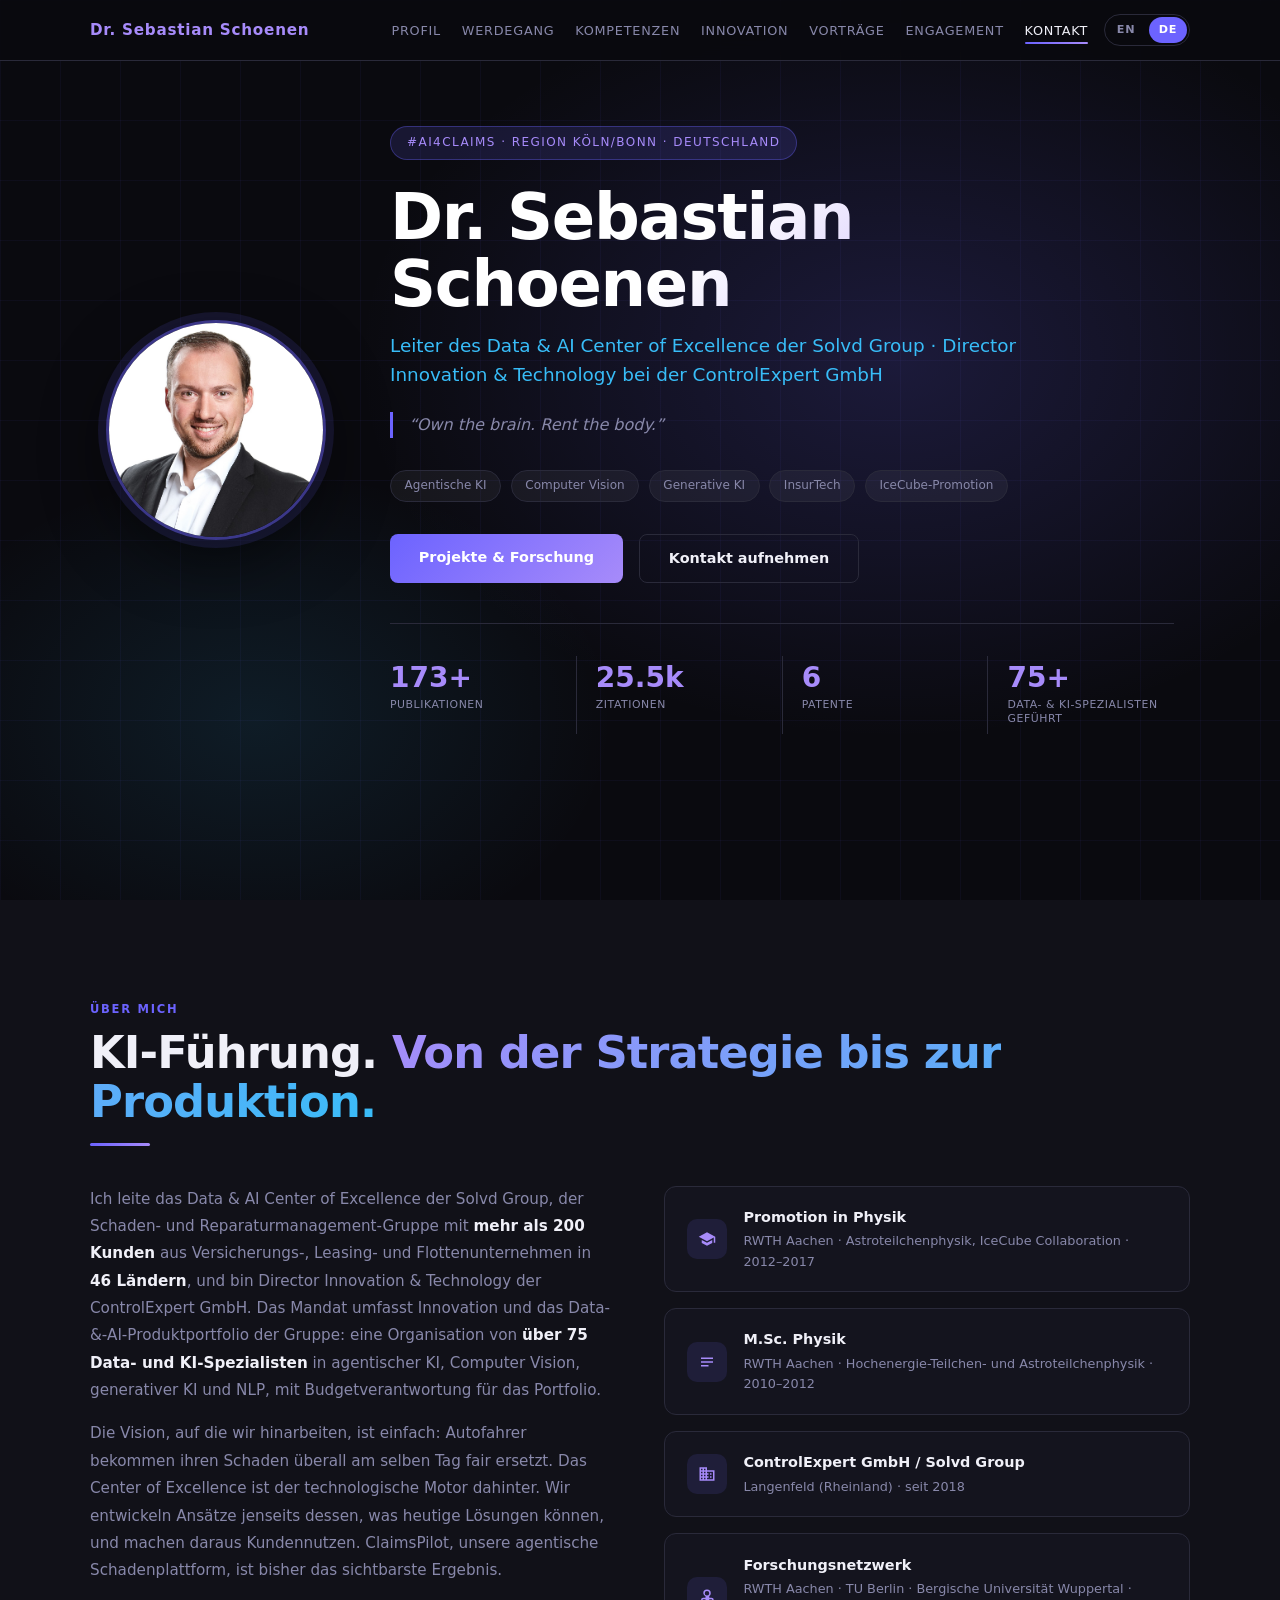
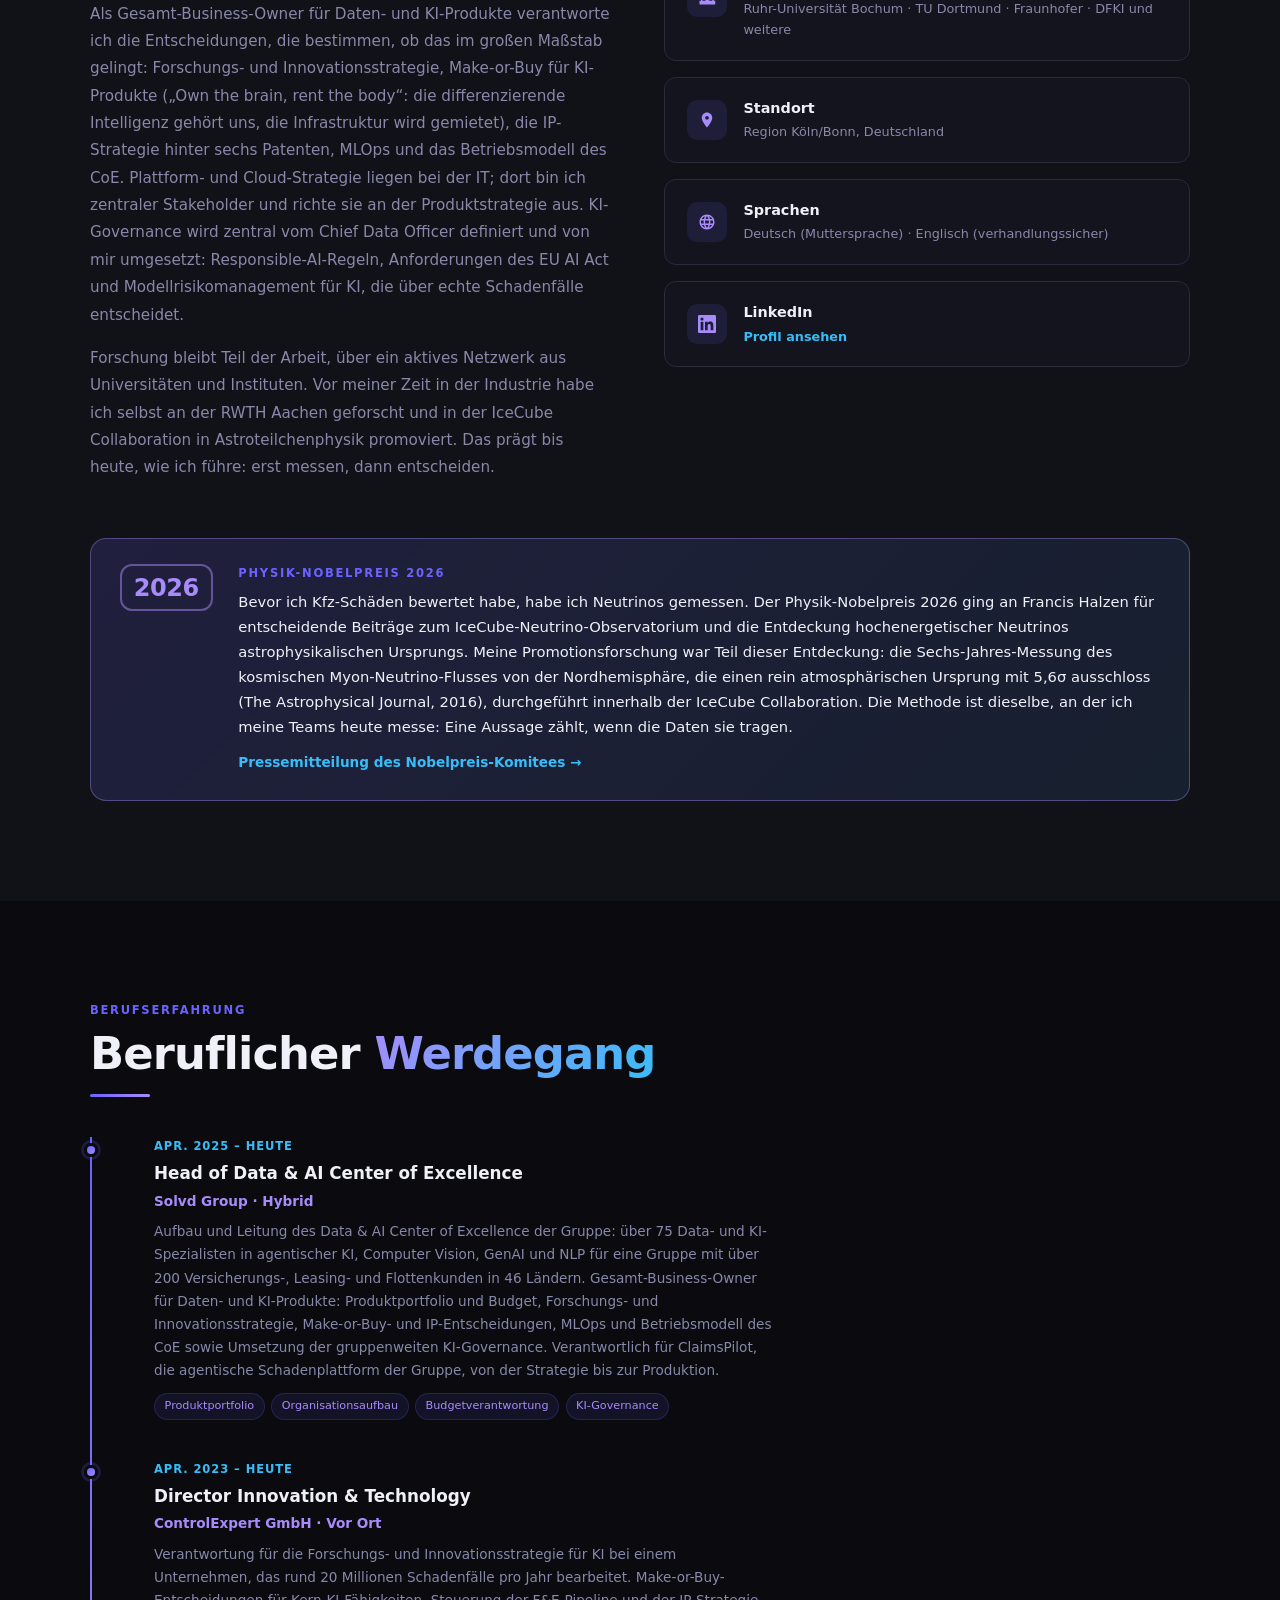
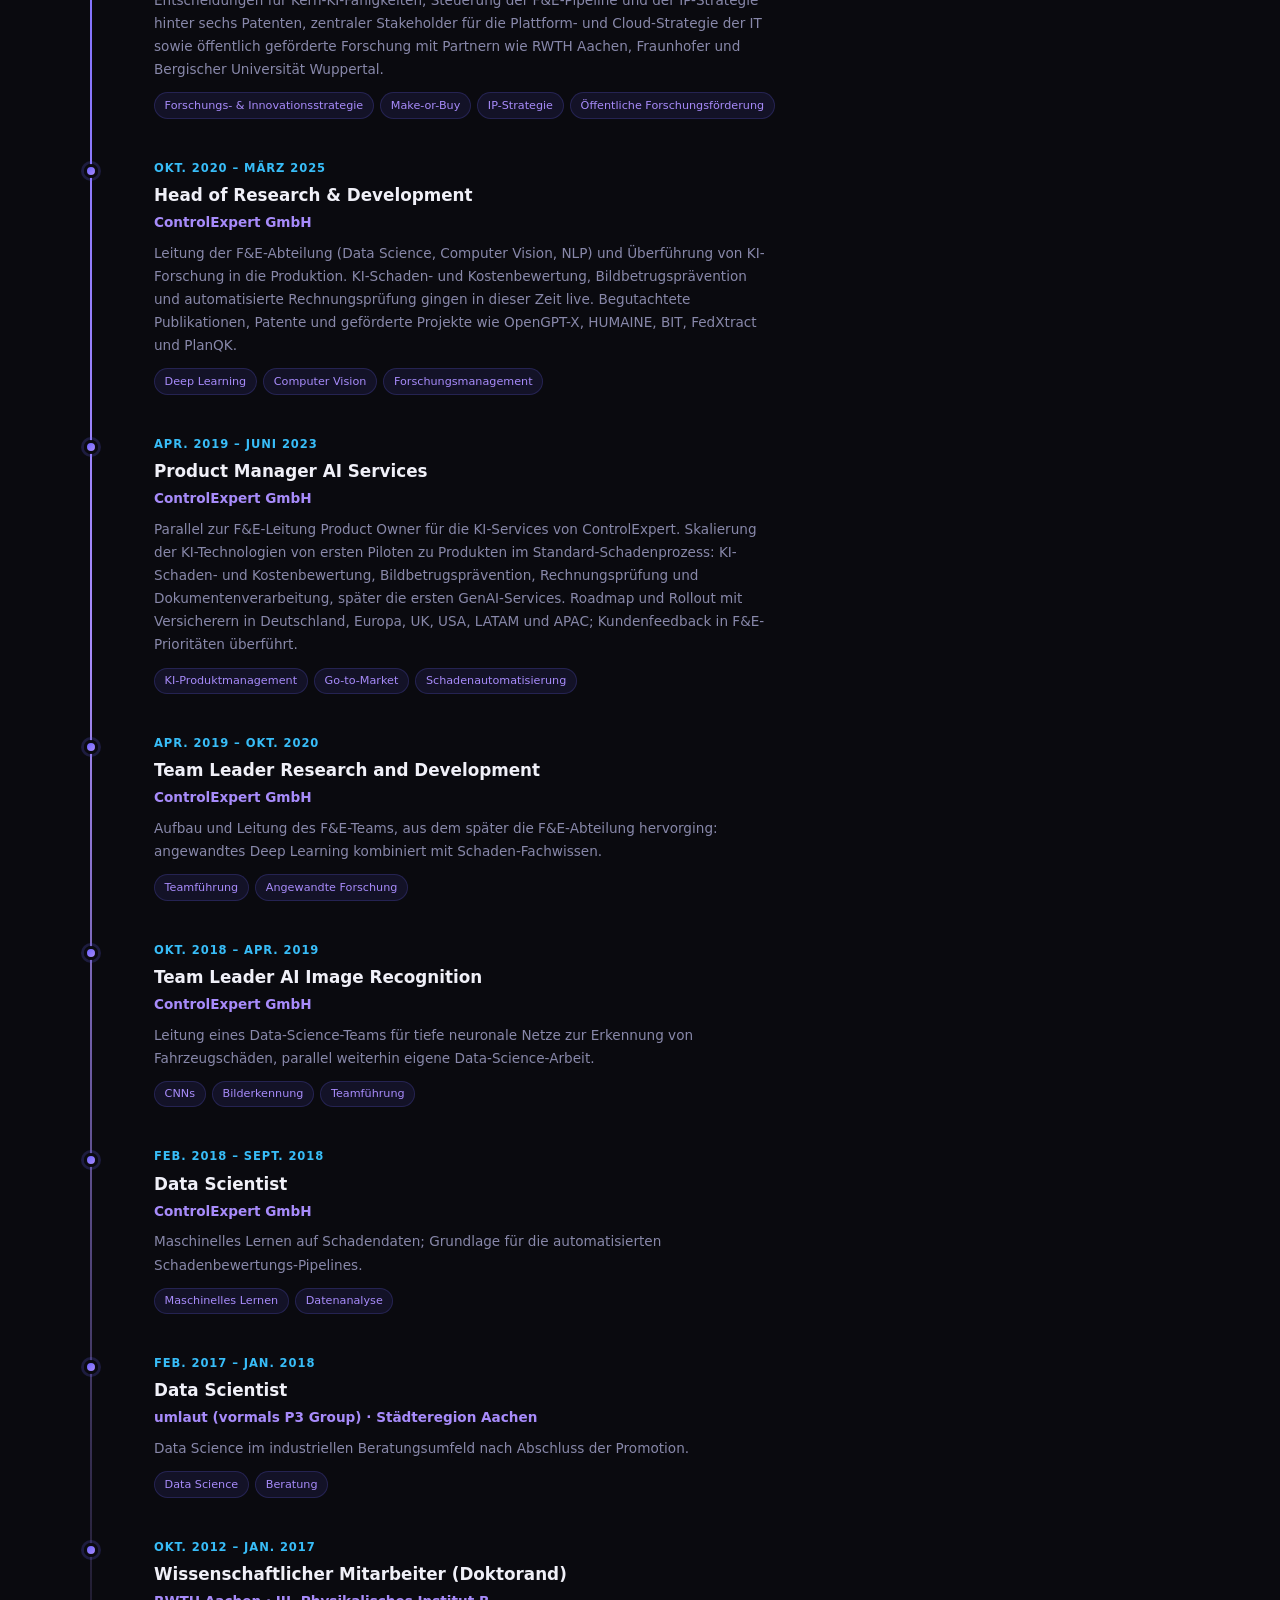
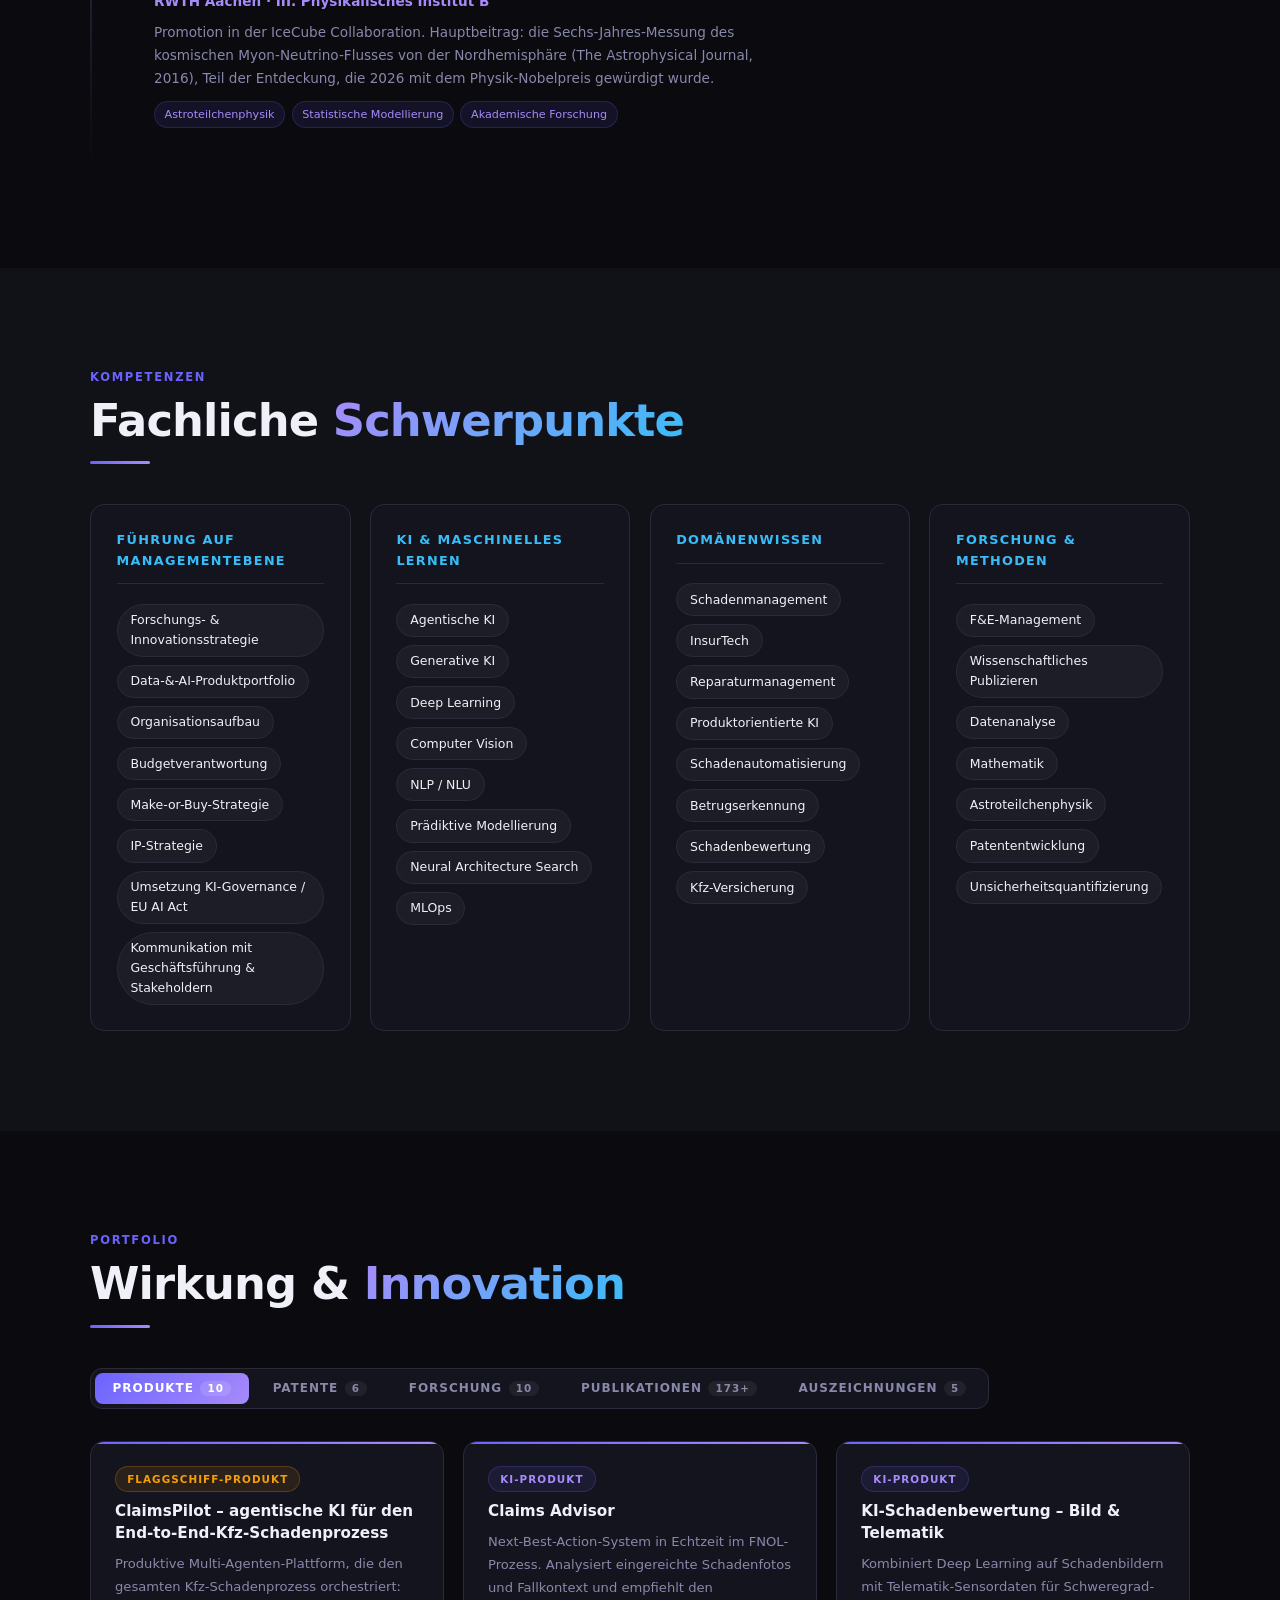
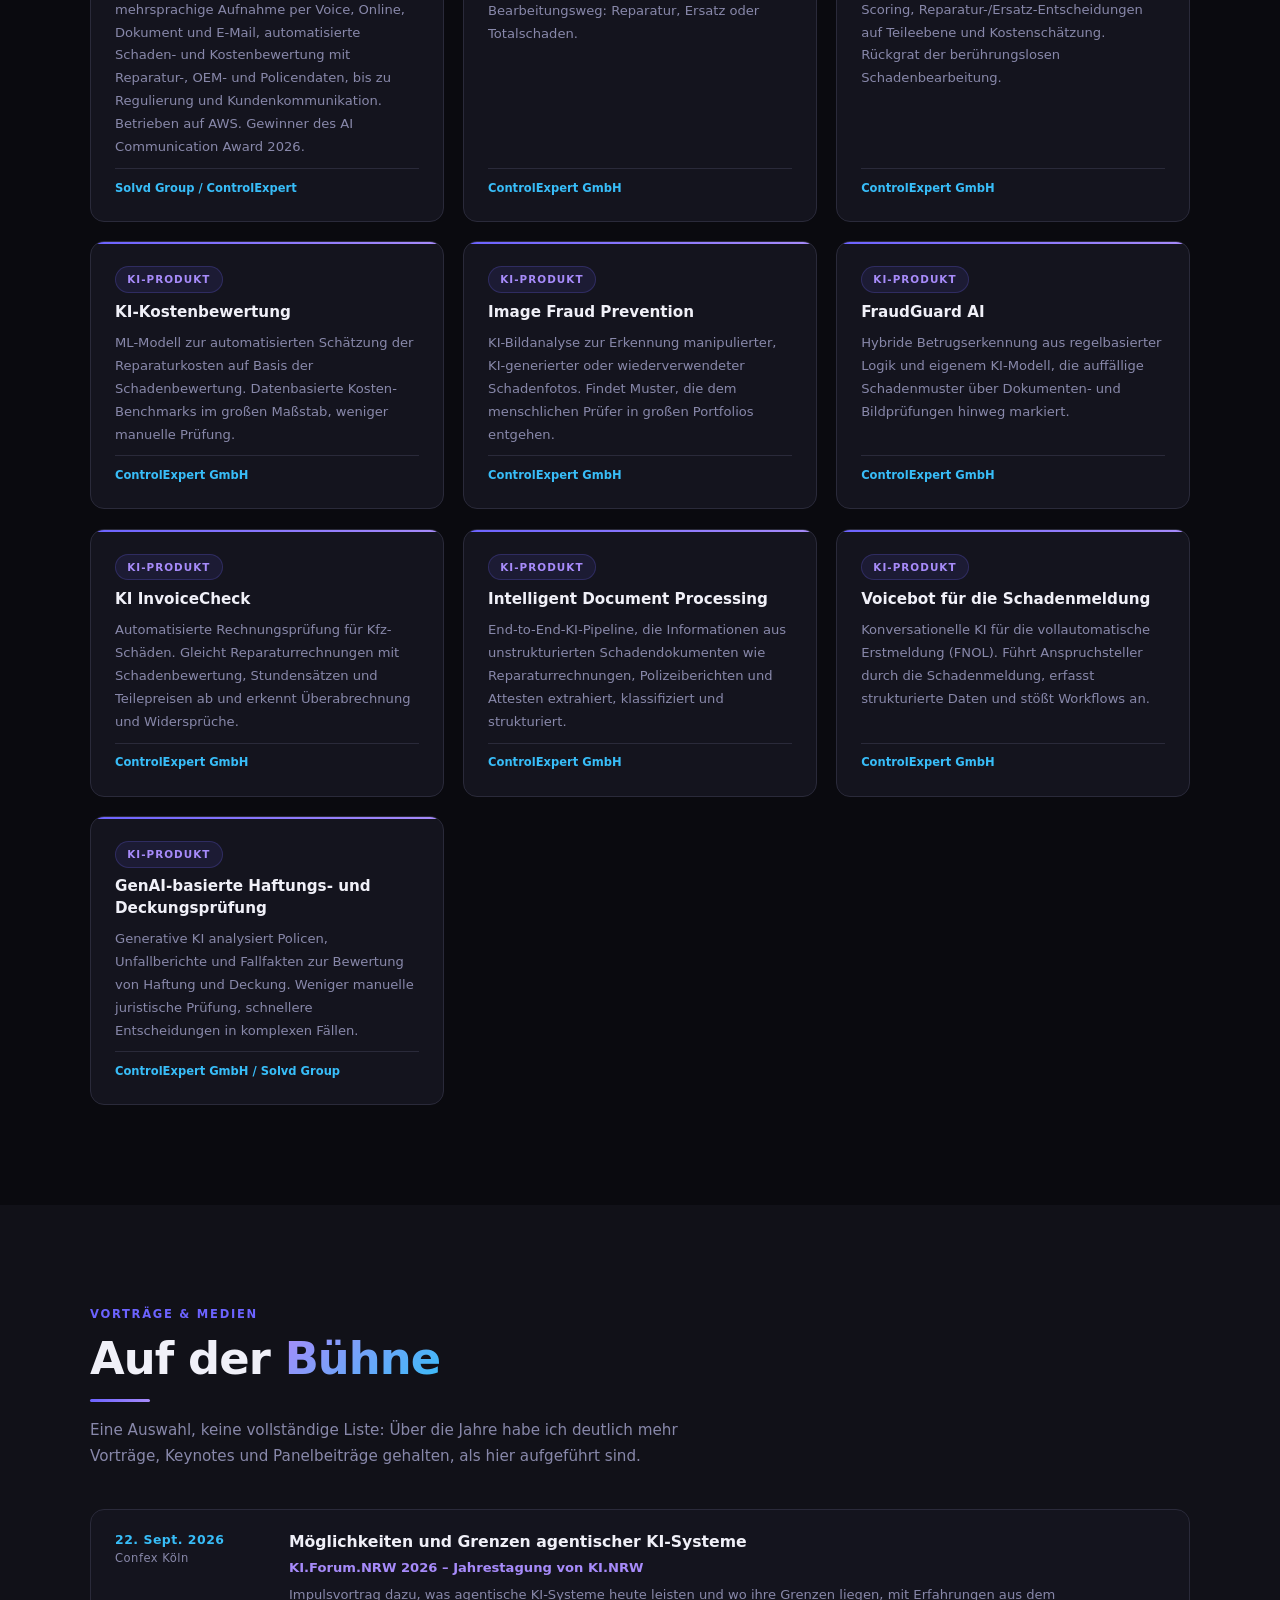
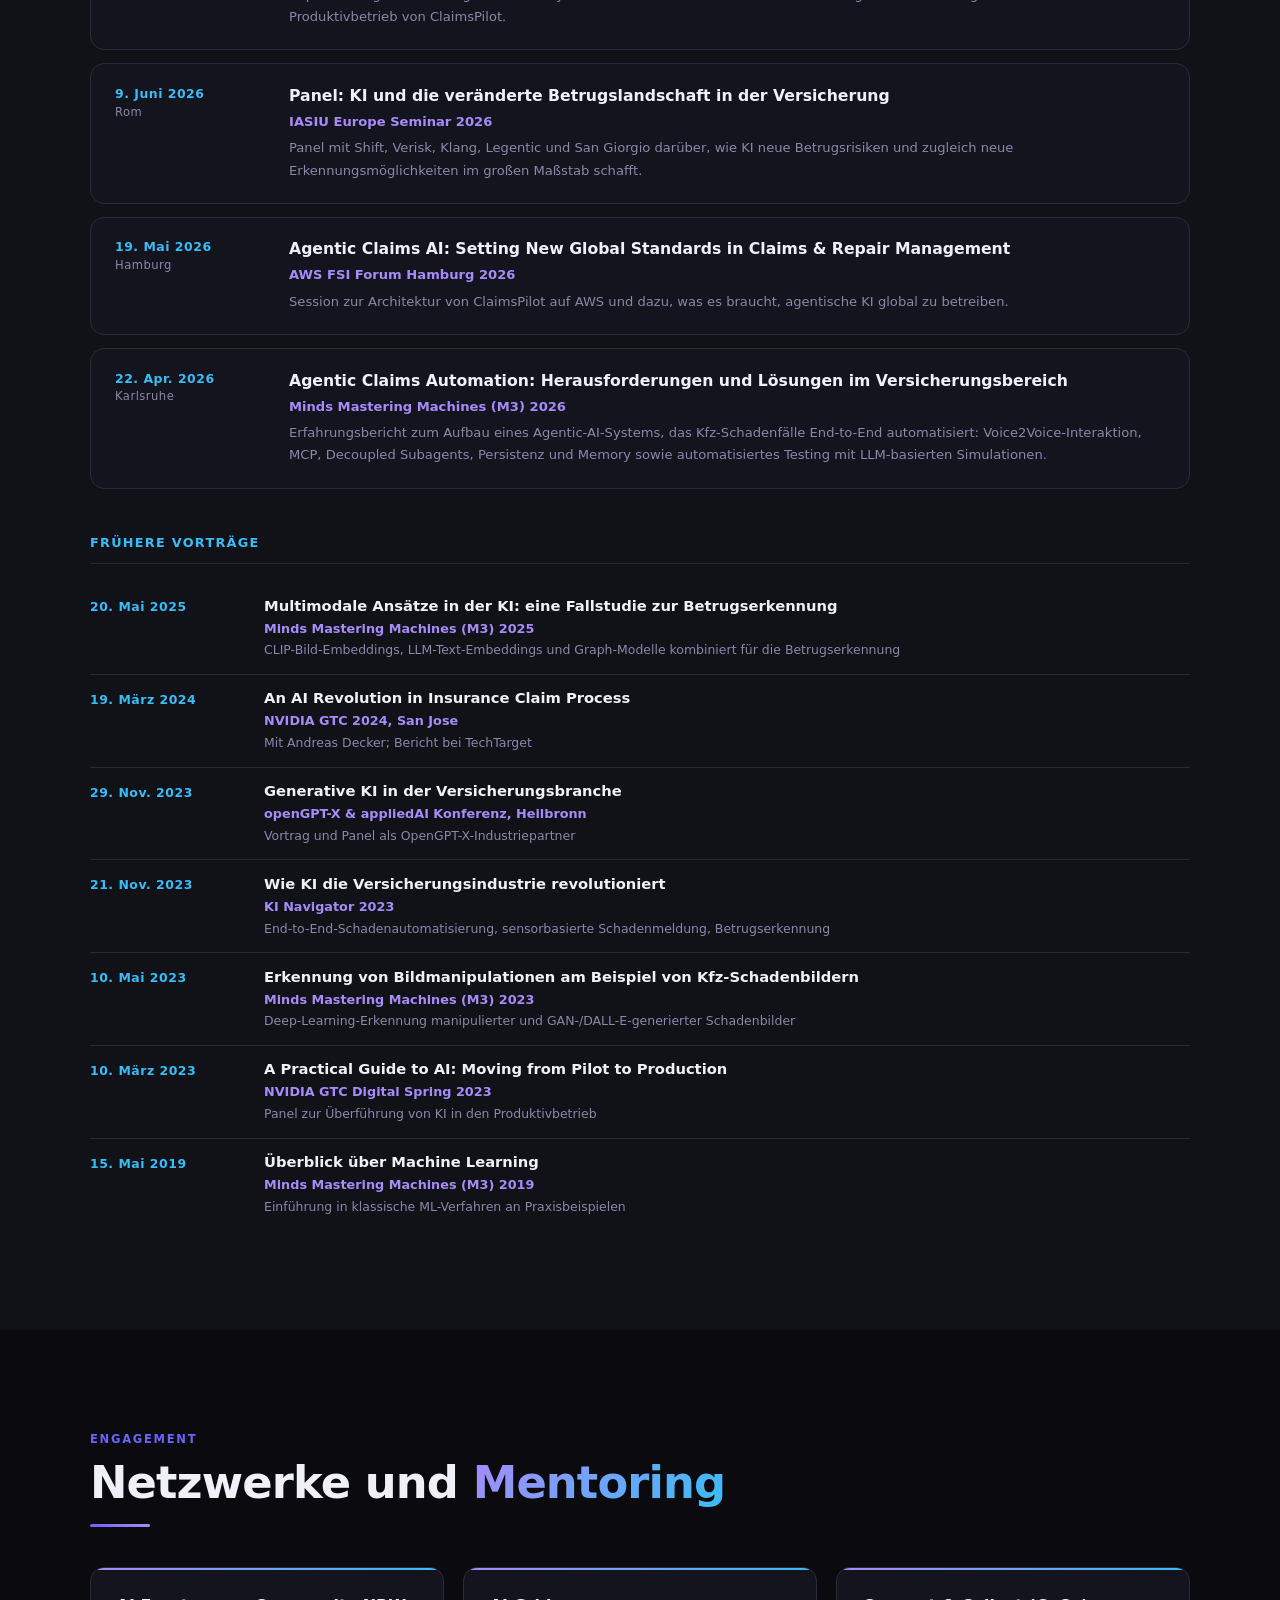
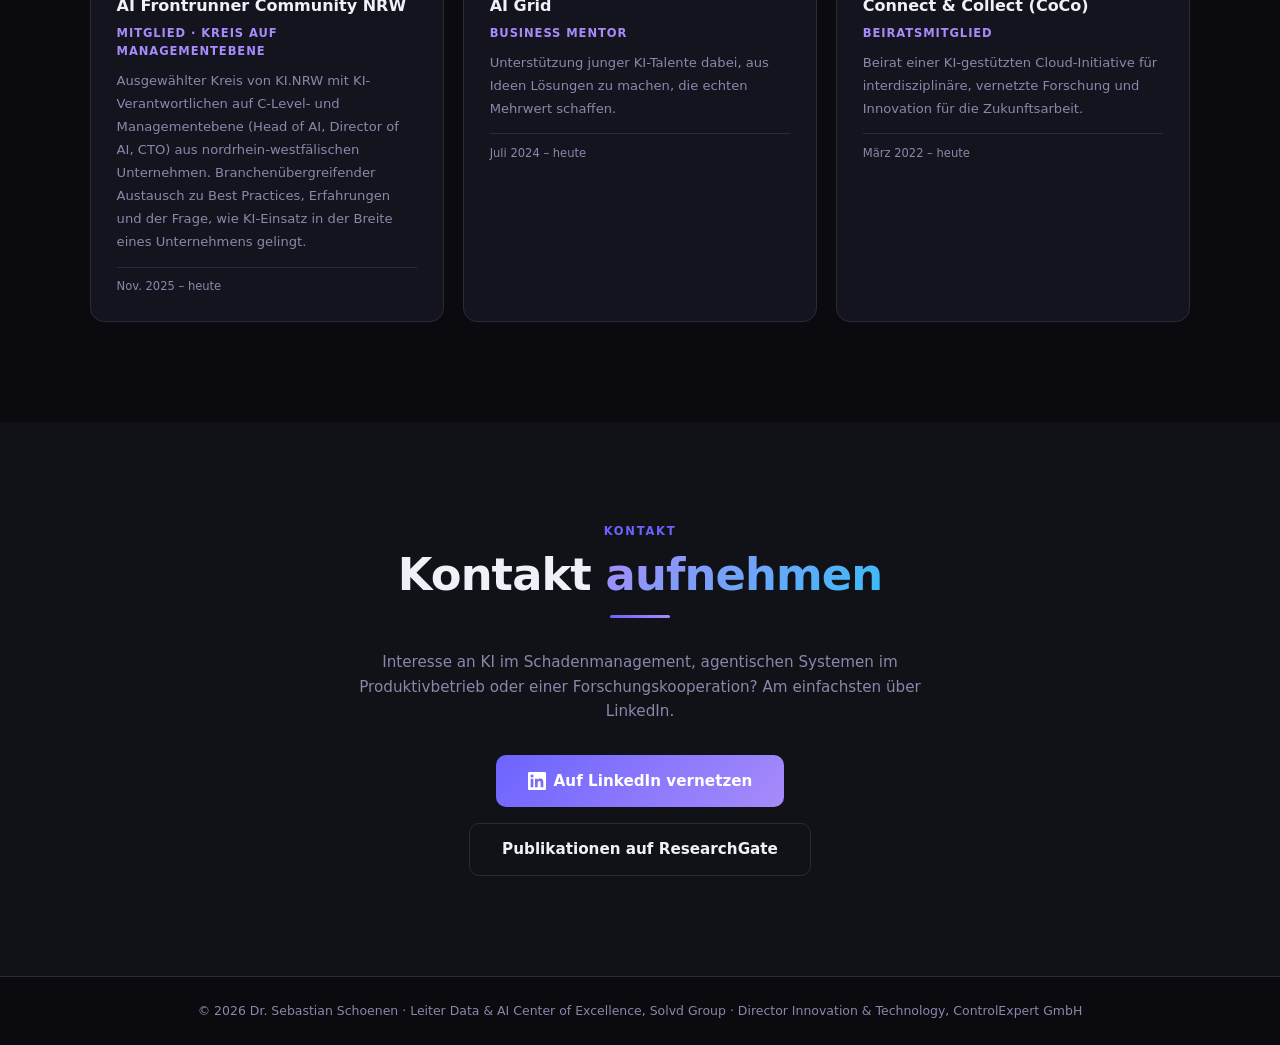
==== commit 6374d6e5: "add nobelprize and fix placing" ====
--- a/de/index.html
+++ b/de/index.html
@@ -4,7 +4,7 @@
 <meta charset="UTF-8">
 <meta name="viewport" content="width=device-width,initial-scale=1">
 <title>Dr. Sebastian Schoenen – KI für das Kfz-Schadenmanagement | ControlExpert & Solvd Group</title>
-<meta name="description" content="Dr. Sebastian Schoenen: KI-Führungskraft für das Kfz-Schadenmanagement. Director Innovation &amp; Technology bei ControlExpert, Leiter Data &amp; AI CoE der Solvd Group, 75+ Data- &amp; KI-Spezialisten.">
+<meta name="description" content="Dr. Sebastian Schoenen: KI-Führungskraft für das Kfz-Schadenmanagement. Leiter Data &amp; AI CoE der Solvd Group, Director Innovation &amp; Technology bei ControlExpert, 75+ Data- &amp; KI-Spezialisten.">
 <meta name="author" content="Dr. Sebastian Schoenen">
 <meta name="google-site-verification" content="PhaROYmn4Sk4O86H737ElXS9R5Nn_UCqVJHR-7QiGtM">
 <meta name="robots" content="index,follow,max-image-preview:large">
@@ -22,7 +22,7 @@
 <meta property="og:locale:alternate" content="en_US">
 <meta property="og:url" content="https://sebastianschoenen.github.io/de/">
 <meta property="og:title" content="Dr. Sebastian Schoenen – KI für das Kfz-Schadenmanagement">
-<meta property="og:description" content="Director Innovation &amp; Technology, ControlExpert · Leiter Data &amp; AI Center of Excellence, Solvd Group. Agentische KI, Computer Vision und GenAI für Schaden- und Reparaturmanagement.">
+<meta property="og:description" content="Leiter Data &amp; AI Center of Excellence, Solvd Group · Director Innovation &amp; Technology, ControlExpert. Agentische KI, Computer Vision und GenAI für Schaden- und Reparaturmanagement.">
 <meta property="og:image" content="https://sebastianschoenen.github.io/og-image.png">
 <meta property="og:image:width" content="1200">
 <meta property="og:image:height" content="630">
@@ -31,13 +31,13 @@
 <meta property="profile:last_name" content="Schoenen">
 <meta name="twitter:card" content="summary_large_image">
 <meta name="twitter:title" content="Dr. Sebastian Schoenen – KI für das Kfz-Schadenmanagement">
-<meta name="twitter:description" content="Director Innovation &amp; Technology, ControlExpert · Leiter Data &amp; AI Center of Excellence, Solvd Group. Agentische KI, Computer Vision und GenAI für Schaden- und Reparaturmanagement.">
+<meta name="twitter:description" content="Leiter Data &amp; AI Center of Excellence, Solvd Group · Director Innovation &amp; Technology, ControlExpert. Agentische KI, Computer Vision und GenAI für Schaden- und Reparaturmanagement.">
 <meta name="twitter:image" content="https://sebastianschoenen.github.io/og-image.png">
 <link rel="preload" as="image" href="../SebastianSchoenen.jpg">
 <link rel="stylesheet" href="../style.css">
-<script type="application/ld+json">{"@context": "https://schema.org", "@type": "Person", "@id": "https://sebastianschoenen.github.io/#person", "name": "Sebastian Schoenen", "honorificPrefix": "Dr.", "givenName": "Sebastian", "familyName": "Schoenen", "alternateName": "Dr. Sebastian Schoenen", "url": "https://sebastianschoenen.github.io/", "image": "https://sebastianschoenen.github.io/SebastianSchoenen.jpg", "jobTitle": ["Director of Innovation & Technology", "Head of Data & AI Center of Excellence"], "worksFor": [{"@type": "Organization", "name": "ControlExpert GmbH", "url": "https://www.controlexpert.com/", "address": {"@type": "PostalAddress", "addressLocality": "Langenfeld (Rheinland)", "addressCountry": "DE"}}, {"@type": "Organization", "name": "Solvd Group", "url": "https://solvd.group/"}], "alumniOf": {"@type": "CollegeOrUniversity", "name": "RWTH Aachen University", "url": "https://www.rwth-aachen.de/"}, "hasCredential": {"@type": "EducationalOccupationalCredential", "credentialCategory": "degree", "name": "Ph.D. in Physics", "recognizedBy": {"@type": "CollegeOrUniversity", "name": "RWTH Aachen University"}}, "address": {"@type": "PostalAddress", "addressRegion": "North Rhine-Westphalia", "addressCountry": "DE"}, "nationality": {"@type": "Country", "name": "Germany"}, "memberOf": {"@type": "Organization", "name": "IceCube Collaboration", "url": "https://icecube.wisc.edu/"}, "knowsLanguage": ["de", "en"], "knowsAbout": ["Agentic AI", "Generative AI", "Computer Vision", "Deep Learning", "Machine Learning", "Insurance Claims Management", "Motor Insurance", "Fraud Detection", "Astroparticle Physics", "AI Governance"], "award": ["AI Communication Award 2026 – AI Strategy, Analytics & Agents in Communication (ClaimsPilot)", "KI Innovation Award 2024 – F.A.Z. Institut & KI Bundesverband", "Springorum Denkmünze – RWTH Aachen (2013)", "DFG Research Training Group scholarship – RWTH Aachen (2013)", "3rd place Talanx Insurance Hackathon (2018)"], "sameAs": ["https://www.linkedin.com/in/dr-sebastian-schoenen-b24898153/", "https://www.researchgate.net/profile/Sebastian-Schoenen"]}</script>
+<script type="application/ld+json">{"@context": "https://schema.org", "@type": "Person", "@id": "https://sebastianschoenen.github.io/#person", "name": "Sebastian Schoenen", "honorificPrefix": "Dr.", "givenName": "Sebastian", "familyName": "Schoenen", "alternateName": "Dr. Sebastian Schoenen", "url": "https://sebastianschoenen.github.io/", "image": "https://sebastianschoenen.github.io/SebastianSchoenen.jpg", "jobTitle": ["Head of Data & AI Center of Excellence", "Director of Innovation & Technology"], "worksFor": [{"@type": "Organization", "name": "Solvd Group", "url": "https://solvd.group/"}, {"@type": "Organization", "name": "ControlExpert GmbH", "url": "https://www.controlexpert.com/", "address": {"@type": "PostalAddress", "addressLocality": "Langenfeld (Rheinland)", "addressCountry": "DE"}}], "alumniOf": {"@type": "CollegeOrUniversity", "name": "RWTH Aachen University", "url": "https://www.rwth-aachen.de/"}, "hasCredential": {"@type": "EducationalOccupationalCredential", "credentialCategory": "degree", "name": "Ph.D. in Physics", "recognizedBy": {"@type": "CollegeOrUniversity", "name": "RWTH Aachen University"}}, "address": {"@type": "PostalAddress", "addressRegion": "North Rhine-Westphalia", "addressCountry": "DE"}, "nationality": {"@type": "Country", "name": "Germany"}, "memberOf": {"@type": "Organization", "name": "IceCube Collaboration", "url": "https://icecube.wisc.edu/"}, "knowsLanguage": ["de", "en"], "knowsAbout": ["Agentic AI", "Generative AI", "Computer Vision", "Deep Learning", "Machine Learning", "Insurance Claims Management", "Motor Insurance", "Fraud Detection", "Astroparticle Physics", "AI Governance"], "award": ["AI Communication Award 2026 – AI Strategy, Analytics & Agents in Communication (ClaimsPilot)", "KI Innovation Award 2024 – F.A.Z. Institut & KI Bundesverband", "Springorum Denkmünze – RWTH Aachen (2013)", "DFG Research Training Group scholarship – RWTH Aachen (2013)", "3rd place Talanx Insurance Hackathon (2018)"], "sameAs": ["https://www.linkedin.com/in/dr-sebastian-schoenen-b24898153/", "https://www.researchgate.net/profile/Sebastian-Schoenen"]}</script>
 <script type="application/ld+json">{"@context": "https://schema.org", "@type": "WebSite", "@id": "https://sebastianschoenen.github.io/#website", "url": "https://sebastianschoenen.github.io/", "name": "Dr. Sebastian Schoenen", "inLanguage": ["en", "de"], "about": {"@id": "https://sebastianschoenen.github.io/#person"}, "publisher": {"@id": "https://sebastianschoenen.github.io/#person"}}</script>
-<script type="application/ld+json">{"@context": "https://schema.org", "@type": "ProfilePage", "url": "https://sebastianschoenen.github.io/de/", "inLanguage": "de", "name": "Dr. Sebastian Schoenen – KI für das Kfz-Schadenmanagement", "description": "Dr. Sebastian Schoenen: KI-Führungskraft für das Kfz-Schadenmanagement. Director Innovation & Technology bei ControlExpert, Leiter Data & AI CoE der Solvd Group, 75+ Data- & KI-Spezialisten.", "mainEntity": {"@id": "https://sebastianschoenen.github.io/#person"}, "dateModified": "2026-10-09", "isPartOf": {"@id": "https://sebastianschoenen.github.io/#website"}}</script>
+<script type="application/ld+json">{"@context": "https://schema.org", "@type": "ProfilePage", "url": "https://sebastianschoenen.github.io/de/", "inLanguage": "de", "name": "Dr. Sebastian Schoenen – KI für das Kfz-Schadenmanagement", "description": "Dr. Sebastian Schoenen: KI-Führungskraft für das Kfz-Schadenmanagement. Leiter Data & AI CoE der Solvd Group, Director Innovation & Technology bei ControlExpert, 75+ Data- & KI-Spezialisten.", "mainEntity": {"@id": "https://sebastianschoenen.github.io/#person"}, "dateModified": "2026-10-09", "isPartOf": {"@id": "https://sebastianschoenen.github.io/#website"}}</script>
 </head>
 <body>
 
@@ -64,24 +64,11 @@
     <div class="hero-text">
       <div class="hero-tag">#AI4Claims · Region Köln/Bonn · Deutschland</div>
       <h1 class="hero-name">Dr. Sebastian <br>Schoenen</h1>
-      <p class="hero-title">Director Innovation &amp; Technology bei der ControlExpert GmbH · Leiter des Data &amp; AI Center of Excellence der Solvd Group</p>
+      <p class="hero-title">Leiter des Data &amp; AI Center of Excellence der Solvd Group · Director Innovation &amp; Technology bei der ControlExpert GmbH</p>
       <blockquote class="hero-quote">“Own the brain. Rent the body.”</blockquote>
       <ul class="hero-badges"><li class="badge">Agentische KI</li><li class="badge">Computer Vision</li><li class="badge">Generative KI</li><li class="badge">InsurTech</li><li class="badge">IceCube-Promotion</li></ul>
       <div class="hero-btns"><a href="#projects" class="btn-pri">Projekte & Forschung</a><a href="#contact" class="btn-sec">Kontakt aufnehmen</a></div>
       <ul class="hero-stats"><li class="hero-stat"><div class="stat-num">173+</div><div class="stat-lbl">Publikationen</div></li><li class="hero-stat"><div class="stat-num">25.5k</div><div class="stat-lbl">Zitationen</div></li><li class="hero-stat"><div class="stat-num">6</div><div class="stat-lbl">Patente</div></li><li class="hero-stat"><div class="stat-num">75+</div><div class="stat-lbl">Data- &amp; KI-Spezialisten geführt</div></li></ul>
-    </div>
-  </div>
-</section>
-
-<section id="nobel" class="highlight" aria-labelledby="nobel-title">
-  <div class="container">
-    <div class="highlight-box reveal">
-      <div class="highlight-mark" aria-hidden="true">2026</div>
-      <div>
-        <h2 class="sec-label" id="nobel-title">Physik-Nobelpreis 2026</h2>
-        <p>Der Physik-Nobelpreis 2026 ging an Francis Halzen für entscheidende Beiträge zum IceCube-Neutrino-Observatorium und die Entdeckung hochenergetischer Neutrinos astrophysikalischen Ursprungs. Meine Promotionsforschung war Teil dieser Entdeckung: die Sechs-Jahres-Messung des kosmischen Myon-Neutrino-Flusses von der Nordhemisphäre, die einen rein atmosphärischen Ursprung mit 5,6σ ausschloss (The Astrophysical Journal, 2016), durchgeführt innerhalb der IceCube Collaboration.</p>
-        <a href="https://www.nobelprize.org/prizes/physics/2026/press-release/" target="_blank" rel="noopener">Pressemitteilung des Nobelpreis-Komitees →</a>
-      </div>
     </div>
   </div>
 </section>
@@ -92,8 +79,16 @@
     <h2 class="sec-title">KI-Führung. <span>Von der Strategie bis zur Produktion.</span></h2>
     <div class="sec-line" aria-hidden="true"></div>
     <div class="about-grid">
-      <div class="about-text"><p>Ich leite das Data &amp; AI Center of Excellence der Solvd Group, der Schaden- und Reparaturmanagement-Gruppe mit <strong>mehr als 200 Kunden</strong> aus Versicherungs-, Leasing- und Flottenunternehmen in <strong>46 Ländern</strong>, und bin Director Innovation &amp; Technology der ControlExpert GmbH. Das Mandat umfasst Innovation und das Data-&amp;-AI-Produktportfolio der Gruppe: eine Organisation von <strong>über 75 Data- und KI-Spezialisten</strong> in agentischer KI, Computer Vision, generativer KI und NLP, mit Budgetverantwortung für das Portfolio.</p><p>Die Vision, auf die wir hinarbeiten, ist einfach: Autofahrer bekommen ihren Schaden überall am selben Tag fair ersetzt. Das Center of Excellence ist der technologische Motor dahinter. Wir entwickeln Ansätze jenseits dessen, was heutige Lösungen können, und machen daraus Kundennutzen. ClaimsPilot, unsere agentische Schadenplattform, ist bisher das sichtbarste Ergebnis.</p><p>Als Gesamt-Business-Owner für Daten- und KI-Produkte verantworte ich die Entscheidungen, die bestimmen, ob das im großen Maßstab gelingt: Forschungs- und Innovationsstrategie, Make-or-Buy für KI-Produkte („Own the brain, rent the body“: die differenzierende Intelligenz gehört uns, die Infrastruktur wird gemietet), die IP-Strategie hinter sechs Patenten, MLOps und das Betriebsmodell des CoE. Plattform- und Cloud-Strategie liegen bei der IT; dort bin ich zentraler Stakeholder und richte sie an der Produktstrategie aus. KI-Governance wird zentral vom Chief Data Officer definiert und von mir umgesetzt: Responsible-AI-Regeln, Anforderungen des EU AI Act und Modellrisikomanagement für KI, die über echte Schadenfälle entscheidet.</p><p>Forschung bleibt Teil der Arbeit, über ein aktives Netzwerk aus Universitäten und Instituten. Vor meiner Zeit in der Industrie habe ich selbst an der RWTH Aachen geforscht und in der IceCube Collaboration in Astroteilchenphysik promoviert. Diese Arbeit ist Teil der Entdeckung, die 2026 mit dem Physik-Nobelpreis gewürdigt wurde. Das prägt bis heute, wie ich führe: erst messen, dann entscheiden.</p></div>
-      <div class="about-cards"><div class="info-card reveal"><div class="info-icon"><svg viewBox="0 0 24 24" aria-hidden="true"><path d="M12 3L1 9l11 6 9-4.91V17h2V9L12 3zM5 13.18v4L12 21l7-3.82v-4L12 17l-7-3.82z"/></svg></div><div><h3>Promotion in Physik</h3><p>RWTH Aachen · Astroteilchenphysik · 2012–2017</p></div></div><div class="info-card reveal"><div class="info-icon"><svg viewBox="0 0 24 24" aria-hidden="true"><path d="M4 6h16v2H4zm0 5h16v2H4zm0 5h10v2H4z"/></svg></div><div><h3>M.Sc. Physik</h3><p>RWTH Aachen · Hochenergie-Teilchen- und Astroteilchenphysik · 2010–2012</p></div></div><div class="info-card reveal"><div class="info-icon"><svg viewBox="0 0 24 24" aria-hidden="true"><path d="M12 7V3H2v18h20V7H12zM6 19H4v-2h2v2zm0-4H4v-2h2v2zm0-4H4V9h2v2zm0-4H4V5h2v2zm4 12H8v-2h2v2zm0-4H8v-2h2v2zm0-4H8V9h2v2zm0-4H8V5h2v2zm10 12h-8v-2h2v-2h-2v-2h2v-2h-2V9h8v10zm-2-8h-2v2h2v-2zm0 4h-2v2h2v-2z"/></svg></div><div><h3>ControlExpert GmbH / Solvd Group</h3><p>Langenfeld (Rheinland) · seit 2018</p></div></div><div class="info-card reveal"><div class="info-icon"><svg viewBox="0 0 24 24" aria-hidden="true"><path d="M12 2a5 5 0 015 5c0 1.6-.8 3-2 3.9V13h3a3 3 0 013 3v1h2v5h-6v-5h2v-1a1 1 0 00-1-1h-3v2h2v5H8v-5h2v-2H7a1 1 0 00-1 1v1h2v5H2v-5h2v-1a3 3 0 013-3h3v-2.1A5 5 0 017 7a5 5 0 015-5zm0 2a3 3 0 100 6 3 3 0 000-6z"/></svg></div><div><h3>Forschungsnetzwerk</h3><p>RWTH Aachen · TU Berlin · Bergische Universität Wuppertal · Ruhr-Universität Bochum · TU Dortmund · Fraunhofer · DFKI und weitere</p></div></div><div class="info-card reveal"><div class="info-icon"><svg viewBox="0 0 24 24" aria-hidden="true"><path d="M12 2C8.13 2 5 5.13 5 9c0 5.25 7 13 7 13s7-7.75 7-13c0-3.87-3.13-7-7-7zm0 9.5c-1.38 0-2.5-1.12-2.5-2.5s1.12-2.5 2.5-2.5 2.5 1.12 2.5 2.5-1.12 2.5-2.5 2.5z"/></svg></div><div><h3>Standort</h3><p>Region Köln/Bonn, Deutschland</p></div></div><div class="info-card reveal"><div class="info-icon"><svg viewBox="0 0 24 24" aria-hidden="true"><path d="M11.99 2C6.47 2 2 6.48 2 12s4.47 10 9.99 10C17.52 22 22 17.52 22 12S17.52 2 11.99 2zm6.93 6h-2.95c-.32-1.25-.78-2.45-1.38-3.56 1.84.63 3.37 1.91 4.33 3.56zM12 4.04c.83 1.2 1.48 2.53 1.91 3.96h-3.82c.43-1.43 1.08-2.76 1.91-3.96zM4.26 14C4.1 13.36 4 12.69 4 12s.1-1.36.26-2h3.38c-.08.66-.14 1.32-.14 2s.06 1.34.14 2H4.26zm.82 2h2.95c.32 1.25.78 2.45 1.38 3.56-1.84-.63-3.37-1.9-4.33-3.56zm2.95-8H5.08c.96-1.66 2.49-2.93 4.33-3.56C8.81 5.55 8.35 6.75 8.03 8zM12 19.96c-.83-1.2-1.48-2.53-1.91-3.96h3.82c-.43 1.43-1.08 2.76-1.91 3.96zM14.34 14H9.66c-.09-.66-.16-1.32-.16-2s.07-1.35.16-2h4.68c.09.65.16 1.32.16 2s-.07 1.34-.16 2zm.25 5.56c.6-1.11 1.06-2.31 1.38-3.56h2.95c-.96 1.65-2.49 2.93-4.33 3.56zM16.36 14c.08-.66.14-1.32.14-2s-.06-1.34-.14-2h3.38c.16.64.26 1.31.26 2s-.1 1.36-.26 2h-3.38z"/></svg></div><div><h3>Sprachen</h3><p>Deutsch (Muttersprache) · Englisch (verhandlungssicher)</p></div></div><div class="info-card reveal"><div class="info-icon"><svg viewBox="0 0 24 24" aria-hidden="true"><path d="M20.447 20.452h-3.554v-5.569c0-1.328-.027-3.037-1.852-3.037-1.853 0-2.136 1.445-2.136 2.939v5.667H9.351V9h3.414v1.561h.046c.477-.9 1.637-1.85 3.37-1.85 3.601 0 4.267 2.37 4.267 5.455v6.286zM5.337 7.433a2.062 2.062 0 01-2.063-2.065 2.064 2.064 0 112.063 2.065zm1.782 13.019H3.555V9h3.564v11.452zM22.225 0H1.771C.792 0 0 .774 0 1.729v20.542C0 23.227.792 24 1.771 24h20.451C23.2 24 24 23.227 24 22.271V1.729C24 .774 23.2 0 22.222 0h.003z"/></svg></div><div><h3>LinkedIn</h3><p><a href="https://www.linkedin.com/in/dr-sebastian-schoenen-b24898153/" target="_blank" rel="noopener">Profil ansehen</a></p></div></div></div>
+      <div class="about-text"><p>Ich leite das Data &amp; AI Center of Excellence der Solvd Group, der Schaden- und Reparaturmanagement-Gruppe mit <strong>mehr als 200 Kunden</strong> aus Versicherungs-, Leasing- und Flottenunternehmen in <strong>46 Ländern</strong>, und bin Director Innovation &amp; Technology der ControlExpert GmbH. Das Mandat umfasst Innovation und das Data-&amp;-AI-Produktportfolio der Gruppe: eine Organisation von <strong>über 75 Data- und KI-Spezialisten</strong> in agentischer KI, Computer Vision, generativer KI und NLP, mit Budgetverantwortung für das Portfolio.</p><p>Die Vision, auf die wir hinarbeiten, ist einfach: Autofahrer bekommen ihren Schaden überall am selben Tag fair ersetzt. Das Center of Excellence ist der technologische Motor dahinter. Wir entwickeln Ansätze jenseits dessen, was heutige Lösungen können, und machen daraus Kundennutzen. ClaimsPilot, unsere agentische Schadenplattform, ist bisher das sichtbarste Ergebnis.</p><p>Als Gesamt-Business-Owner für Daten- und KI-Produkte verantworte ich die Entscheidungen, die bestimmen, ob das im großen Maßstab gelingt: Forschungs- und Innovationsstrategie, Make-or-Buy für KI-Produkte („Own the brain, rent the body“: die differenzierende Intelligenz gehört uns, die Infrastruktur wird gemietet), die IP-Strategie hinter sechs Patenten, MLOps und das Betriebsmodell des CoE. Plattform- und Cloud-Strategie liegen bei der IT; dort bin ich zentraler Stakeholder und richte sie an der Produktstrategie aus. KI-Governance wird zentral vom Chief Data Officer definiert und von mir umgesetzt: Responsible-AI-Regeln, Anforderungen des EU AI Act und Modellrisikomanagement für KI, die über echte Schadenfälle entscheidet.</p><p>Forschung bleibt Teil der Arbeit, über ein aktives Netzwerk aus Universitäten und Instituten. Vor meiner Zeit in der Industrie habe ich selbst an der RWTH Aachen geforscht und in der IceCube Collaboration in Astroteilchenphysik promoviert. Das prägt bis heute, wie ich führe: erst messen, dann entscheiden.</p></div>
+      <div class="about-cards"><div class="info-card reveal"><div class="info-icon"><svg viewBox="0 0 24 24" aria-hidden="true"><path d="M12 3L1 9l11 6 9-4.91V17h2V9L12 3zM5 13.18v4L12 21l7-3.82v-4L12 17l-7-3.82z"/></svg></div><div><h3>Promotion in Physik</h3><p>RWTH Aachen · Astroteilchenphysik, IceCube Collaboration · 2012–2017</p></div></div><div class="info-card reveal"><div class="info-icon"><svg viewBox="0 0 24 24" aria-hidden="true"><path d="M4 6h16v2H4zm0 5h16v2H4zm0 5h10v2H4z"/></svg></div><div><h3>M.Sc. Physik</h3><p>RWTH Aachen · Hochenergie-Teilchen- und Astroteilchenphysik · 2010–2012</p></div></div><div class="info-card reveal"><div class="info-icon"><svg viewBox="0 0 24 24" aria-hidden="true"><path d="M12 7V3H2v18h20V7H12zM6 19H4v-2h2v2zm0-4H4v-2h2v2zm0-4H4V9h2v2zm0-4H4V5h2v2zm4 12H8v-2h2v2zm0-4H8v-2h2v2zm0-4H8V9h2v2zm0-4H8V5h2v2zm10 12h-8v-2h2v-2h-2v-2h2v-2h-2V9h8v10zm-2-8h-2v2h2v-2zm0 4h-2v2h2v-2z"/></svg></div><div><h3>ControlExpert GmbH / Solvd Group</h3><p>Langenfeld (Rheinland) · seit 2018</p></div></div><div class="info-card reveal"><div class="info-icon"><svg viewBox="0 0 24 24" aria-hidden="true"><path d="M12 2a5 5 0 015 5c0 1.6-.8 3-2 3.9V13h3a3 3 0 013 3v1h2v5h-6v-5h2v-1a1 1 0 00-1-1h-3v2h2v5H8v-5h2v-2H7a1 1 0 00-1 1v1h2v5H2v-5h2v-1a3 3 0 013-3h3v-2.1A5 5 0 017 7a5 5 0 015-5zm0 2a3 3 0 100 6 3 3 0 000-6z"/></svg></div><div><h3>Forschungsnetzwerk</h3><p>RWTH Aachen · TU Berlin · Bergische Universität Wuppertal · Ruhr-Universität Bochum · TU Dortmund · Fraunhofer · DFKI und weitere</p></div></div><div class="info-card reveal"><div class="info-icon"><svg viewBox="0 0 24 24" aria-hidden="true"><path d="M12 2C8.13 2 5 5.13 5 9c0 5.25 7 13 7 13s7-7.75 7-13c0-3.87-3.13-7-7-7zm0 9.5c-1.38 0-2.5-1.12-2.5-2.5s1.12-2.5 2.5-2.5 2.5 1.12 2.5 2.5-1.12 2.5-2.5 2.5z"/></svg></div><div><h3>Standort</h3><p>Region Köln/Bonn, Deutschland</p></div></div><div class="info-card reveal"><div class="info-icon"><svg viewBox="0 0 24 24" aria-hidden="true"><path d="M11.99 2C6.47 2 2 6.48 2 12s4.47 10 9.99 10C17.52 22 22 17.52 22 12S17.52 2 11.99 2zm6.93 6h-2.95c-.32-1.25-.78-2.45-1.38-3.56 1.84.63 3.37 1.91 4.33 3.56zM12 4.04c.83 1.2 1.48 2.53 1.91 3.96h-3.82c.43-1.43 1.08-2.76 1.91-3.96zM4.26 14C4.1 13.36 4 12.69 4 12s.1-1.36.26-2h3.38c-.08.66-.14 1.32-.14 2s.06 1.34.14 2H4.26zm.82 2h2.95c.32 1.25.78 2.45 1.38 3.56-1.84-.63-3.37-1.9-4.33-3.56zm2.95-8H5.08c.96-1.66 2.49-2.93 4.33-3.56C8.81 5.55 8.35 6.75 8.03 8zM12 19.96c-.83-1.2-1.48-2.53-1.91-3.96h3.82c-.43 1.43-1.08 2.76-1.91 3.96zM14.34 14H9.66c-.09-.66-.16-1.32-.16-2s.07-1.35.16-2h4.68c.09.65.16 1.32.16 2s-.07 1.34-.16 2zm.25 5.56c.6-1.11 1.06-2.31 1.38-3.56h2.95c-.96 1.65-2.49 2.93-4.33 3.56zM16.36 14c.08-.66.14-1.32.14-2s-.06-1.34-.14-2h3.38c.16.64.26 1.31.26 2s-.1 1.36-.26 2h-3.38z"/></svg></div><div><h3>Sprachen</h3><p>Deutsch (Muttersprache) · Englisch (verhandlungssicher)</p></div></div><div class="info-card reveal"><div class="info-icon"><svg viewBox="0 0 24 24" aria-hidden="true"><path d="M20.447 20.452h-3.554v-5.569c0-1.328-.027-3.037-1.852-3.037-1.853 0-2.136 1.445-2.136 2.939v5.667H9.351V9h3.414v1.561h.046c.477-.9 1.637-1.85 3.37-1.85 3.601 0 4.267 2.37 4.267 5.455v6.286zM5.337 7.433a2.062 2.062 0 01-2.063-2.065 2.064 2.064 0 112.063 2.065zm1.782 13.019H3.555V9h3.564v11.452zM22.225 0H1.771C.792 0 0 .774 0 1.729v20.542C0 23.227.792 24 1.771 24h20.451C23.2 24 24 23.227 24 22.271V1.729C24 .774 23.2 0 22.222 0h.003z"/></svg></div><div><h3>LinkedIn</h3><p><a href="https://www.linkedin.com/in/dr-sebastian-schoenen-b24898153/" target="_blank" rel="noopener">Profil ansehen</a></p></div></div></div>
+    </div>
+    <div class="highlight-box reveal" id="nobel">
+      <div class="highlight-mark" aria-hidden="true">2026</div>
+      <div>
+        <h3 class="sec-label">Physik-Nobelpreis 2026</h3>
+        <p>Bevor ich Kfz-Schäden bewertet habe, habe ich Neutrinos gemessen. Der Physik-Nobelpreis 2026 ging an Francis Halzen für entscheidende Beiträge zum IceCube-Neutrino-Observatorium und die Entdeckung hochenergetischer Neutrinos astrophysikalischen Ursprungs. Meine Promotionsforschung war Teil dieser Entdeckung: die Sechs-Jahres-Messung des kosmischen Myon-Neutrino-Flusses von der Nordhemisphäre, die einen rein atmosphärischen Ursprung mit 5,6σ ausschloss (The Astrophysical Journal, 2016), durchgeführt innerhalb der IceCube Collaboration. Die Methode ist dieselbe, an der ich meine Teams heute messe: Eine Aussage zählt, wenn die Daten sie tragen.</p>
+        <a href="https://www.nobelprize.org/prizes/physics/2026/press-release/" target="_blank" rel="noopener">Pressemitteilung des Nobelpreis-Komitees →</a>
+      </div>
     </div>
   </div>
 </section>
@@ -103,7 +98,7 @@
     <div class="sec-label">Berufserfahrung</div>
     <h2 class="sec-title">Beruflicher <span>Werdegang</span></h2>
     <div class="sec-line" aria-hidden="true"></div>
-    <ol class="timeline"><li class="t-item reveal"><div class="t-dot" aria-hidden="true"></div><div class="t-period">Apr. 2025 – heute</div><h3 class="t-role">Head of Data &amp; AI Center of Excellence</h3><div class="t-company">Solvd Group · Hybrid</div><p class="t-desc">Aufbau und Leitung des Data &amp; AI Center of Excellence der Gruppe: über 75 Data- und KI-Spezialisten in agentischer KI, Computer Vision, GenAI und NLP für eine Gruppe mit über 200 Versicherungs-, Leasing- und Flottenkunden in 46 Ländern. Gesamt-Business-Owner für Daten- und KI-Produkte: Produktportfolio und Budget, Forschungs- und Innovationsstrategie, Make-or-Buy- und IP-Entscheidungen, MLOps und Betriebsmodell des CoE sowie Umsetzung der gruppenweiten KI-Governance. Verantwortlich für ClaimsPilot, die agentische Schadenplattform der Gruppe, von der Strategie bis zur Produktion.</p><ul class="t-tags"><li class="t-tag">Produktportfolio</li><li class="t-tag">Organisationsaufbau</li><li class="t-tag">Budgetverantwortung</li><li class="t-tag">KI-Governance</li></ul></li><li class="t-item reveal"><div class="t-dot" aria-hidden="true"></div><div class="t-period">Apr. 2023 – heute</div><h3 class="t-role">Director Innovation &amp; Technology</h3><div class="t-company">ControlExpert GmbH · Vor Ort</div><p class="t-desc">Verantwortung für die Forschungs- und Innovationsstrategie für KI bei einem Unternehmen, das rund 20 Millionen Schadenfälle pro Jahr bearbeitet. Make-or-Buy-Entscheidungen für Kern-KI-Fähigkeiten, Steuerung der F&amp;E-Pipeline und der IP-Strategie hinter sechs Patenten, zentraler Stakeholder für die Plattform- und Cloud-Strategie der IT sowie öffentlich geförderte Forschung mit Partnern wie RWTH Aachen, Fraunhofer und Bergischer Universität Wuppertal.</p><ul class="t-tags"><li class="t-tag">Forschungs- &amp; Innovationsstrategie</li><li class="t-tag">Make-or-Buy</li><li class="t-tag">IP-Strategie</li><li class="t-tag">Öffentliche Forschungsförderung</li></ul></li><li class="t-item reveal"><div class="t-dot" aria-hidden="true"></div><div class="t-period">Okt. 2020 – März 2025</div><h3 class="t-role">Head of Research &amp; Development</h3><div class="t-company">ControlExpert GmbH</div><p class="t-desc">Leitung der F&amp;E-Abteilung und Überführung von KI-Forschung in die Produktion. Begutachtete Publikationen, Patente und angewandte Forschung zu Computer Vision und Unsicherheitsquantifizierung für Kfz-Schäden.</p><ul class="t-tags"><li class="t-tag">Deep Learning</li><li class="t-tag">Computer Vision</li><li class="t-tag">Forschungsmanagement</li></ul></li><li class="t-item reveal"><div class="t-dot" aria-hidden="true"></div><div class="t-period">Apr. 2019 – Juni 2023</div><h3 class="t-role">Product Manager AI Services</h3><div class="t-company">ControlExpert GmbH</div><p class="t-desc">Verantwortung für das KI-Produktportfolio an der Schnittstelle von Forschung und Markt. Produktstrategie für KI-gestützte Automatisierungsservices im Schadenprozess.</p><ul class="t-tags"><li class="t-tag">KI-Produktmanagement</li><li class="t-tag">Schadenautomatisierung</li></ul></li><li class="t-item reveal"><div class="t-dot" aria-hidden="true"></div><div class="t-period">Apr. 2019 – Okt. 2020</div><h3 class="t-role">Team Leader Research and Development</h3><div class="t-company">ControlExpert GmbH</div><p class="t-desc">Aufbau und Leitung des F&amp;E-Teams, aus dem später die F&amp;E-Abteilung hervorging: angewandtes Deep Learning kombiniert mit Schaden-Fachwissen.</p><ul class="t-tags"><li class="t-tag">Teamführung</li><li class="t-tag">Angewandte Forschung</li></ul></li><li class="t-item reveal"><div class="t-dot" aria-hidden="true"></div><div class="t-period">Okt. 2018 – Apr. 2019</div><h3 class="t-role">Team Leader AI Image Recognition</h3><div class="t-company">ControlExpert GmbH</div><p class="t-desc">Leitung eines Data-Science-Teams für tiefe neuronale Netze zur Erkennung von Fahrzeugschäden, parallel weiterhin eigene Data-Science-Arbeit.</p><ul class="t-tags"><li class="t-tag">CNNs</li><li class="t-tag">Bilderkennung</li><li class="t-tag">Teamführung</li></ul></li><li class="t-item reveal"><div class="t-dot" aria-hidden="true"></div><div class="t-period">Feb. 2018 – Sept. 2018</div><h3 class="t-role">Data Scientist</h3><div class="t-company">ControlExpert GmbH</div><p class="t-desc">Maschinelles Lernen auf Schadendaten; Grundlage für die automatisierten Schadenbewertungs-Pipelines.</p><ul class="t-tags"><li class="t-tag">Maschinelles Lernen</li><li class="t-tag">Datenanalyse</li></ul></li><li class="t-item reveal"><div class="t-dot" aria-hidden="true"></div><div class="t-period">Feb. 2017 – Jan. 2018</div><h3 class="t-role">Data Scientist</h3><div class="t-company">umlaut (vormals P3 Group) · Städteregion Aachen</div><p class="t-desc">Data Science im industriellen Beratungsumfeld nach Abschluss der Promotion.</p><ul class="t-tags"><li class="t-tag">Data Science</li><li class="t-tag">Beratung</li></ul></li><li class="t-item reveal"><div class="t-dot" aria-hidden="true"></div><div class="t-period">Okt. 2012 – Jan. 2017</div><h3 class="t-role">Wissenschaftlicher Mitarbeiter (Doktorand)</h3><div class="t-company">RWTH Aachen · III. Physikalisches Institut B</div><p class="t-desc">Promotion in der Astroteilchenphysik. Entwicklung statistischer und maschineller Lernverfahren für die Datenanalyse in der Hochenergiephysik.</p><ul class="t-tags"><li class="t-tag">Astroteilchenphysik</li><li class="t-tag">Statistische Modellierung</li><li class="t-tag">Akademische Forschung</li></ul></li></ol>
+    <ol class="timeline"><li class="t-item reveal"><div class="t-dot" aria-hidden="true"></div><div class="t-period">Apr. 2025 – heute</div><h3 class="t-role">Head of Data &amp; AI Center of Excellence</h3><div class="t-company">Solvd Group · Hybrid</div><p class="t-desc">Aufbau und Leitung des Data &amp; AI Center of Excellence der Gruppe: über 75 Data- und KI-Spezialisten in agentischer KI, Computer Vision, GenAI und NLP für eine Gruppe mit über 200 Versicherungs-, Leasing- und Flottenkunden in 46 Ländern. Gesamt-Business-Owner für Daten- und KI-Produkte: Produktportfolio und Budget, Forschungs- und Innovationsstrategie, Make-or-Buy- und IP-Entscheidungen, MLOps und Betriebsmodell des CoE sowie Umsetzung der gruppenweiten KI-Governance. Verantwortlich für ClaimsPilot, die agentische Schadenplattform der Gruppe, von der Strategie bis zur Produktion.</p><ul class="t-tags"><li class="t-tag">Produktportfolio</li><li class="t-tag">Organisationsaufbau</li><li class="t-tag">Budgetverantwortung</li><li class="t-tag">KI-Governance</li></ul></li><li class="t-item reveal"><div class="t-dot" aria-hidden="true"></div><div class="t-period">Apr. 2023 – heute</div><h3 class="t-role">Director Innovation &amp; Technology</h3><div class="t-company">ControlExpert GmbH · Vor Ort</div><p class="t-desc">Verantwortung für die Forschungs- und Innovationsstrategie für KI bei einem Unternehmen, das rund 20 Millionen Schadenfälle pro Jahr bearbeitet. Make-or-Buy-Entscheidungen für Kern-KI-Fähigkeiten, Steuerung der F&amp;E-Pipeline und der IP-Strategie hinter sechs Patenten, zentraler Stakeholder für die Plattform- und Cloud-Strategie der IT sowie öffentlich geförderte Forschung mit Partnern wie RWTH Aachen, Fraunhofer und Bergischer Universität Wuppertal.</p><ul class="t-tags"><li class="t-tag">Forschungs- &amp; Innovationsstrategie</li><li class="t-tag">Make-or-Buy</li><li class="t-tag">IP-Strategie</li><li class="t-tag">Öffentliche Forschungsförderung</li></ul></li><li class="t-item reveal"><div class="t-dot" aria-hidden="true"></div><div class="t-period">Okt. 2020 – März 2025</div><h3 class="t-role">Head of Research &amp; Development</h3><div class="t-company">ControlExpert GmbH</div><p class="t-desc">Leitung der F&amp;E-Abteilung (Data Science, Computer Vision, NLP) und Überführung von KI-Forschung in die Produktion. KI-Schaden- und Kostenbewertung, Bildbetrugsprävention und automatisierte Rechnungsprüfung gingen in dieser Zeit live. Begutachtete Publikationen, Patente und geförderte Projekte wie OpenGPT-X, HUMAINE, BIT, FedXtract und PlanQK.</p><ul class="t-tags"><li class="t-tag">Deep Learning</li><li class="t-tag">Computer Vision</li><li class="t-tag">Forschungsmanagement</li></ul></li><li class="t-item reveal"><div class="t-dot" aria-hidden="true"></div><div class="t-period">Apr. 2019 – Juni 2023</div><h3 class="t-role">Product Manager AI Services</h3><div class="t-company">ControlExpert GmbH</div><p class="t-desc">Parallel zur F&amp;E-Leitung Product Owner für die KI-Services von ControlExpert. Skalierung der KI-Technologien von ersten Piloten zu Produkten im Standard-Schadenprozess: KI-Schaden- und Kostenbewertung, Bildbetrugsprävention, Rechnungsprüfung und Dokumentenverarbeitung, später die ersten GenAI-Services. Roadmap und Rollout mit Versicherern in Deutschland, Europa, UK, USA, LATAM und APAC; Kundenfeedback in F&amp;E-Prioritäten überführt.</p><ul class="t-tags"><li class="t-tag">KI-Produktmanagement</li><li class="t-tag">Go-to-Market</li><li class="t-tag">Schadenautomatisierung</li></ul></li><li class="t-item reveal"><div class="t-dot" aria-hidden="true"></div><div class="t-period">Apr. 2019 – Okt. 2020</div><h3 class="t-role">Team Leader Research and Development</h3><div class="t-company">ControlExpert GmbH</div><p class="t-desc">Aufbau und Leitung des F&amp;E-Teams, aus dem später die F&amp;E-Abteilung hervorging: angewandtes Deep Learning kombiniert mit Schaden-Fachwissen.</p><ul class="t-tags"><li class="t-tag">Teamführung</li><li class="t-tag">Angewandte Forschung</li></ul></li><li class="t-item reveal"><div class="t-dot" aria-hidden="true"></div><div class="t-period">Okt. 2018 – Apr. 2019</div><h3 class="t-role">Team Leader AI Image Recognition</h3><div class="t-company">ControlExpert GmbH</div><p class="t-desc">Leitung eines Data-Science-Teams für tiefe neuronale Netze zur Erkennung von Fahrzeugschäden, parallel weiterhin eigene Data-Science-Arbeit.</p><ul class="t-tags"><li class="t-tag">CNNs</li><li class="t-tag">Bilderkennung</li><li class="t-tag">Teamführung</li></ul></li><li class="t-item reveal"><div class="t-dot" aria-hidden="true"></div><div class="t-period">Feb. 2018 – Sept. 2018</div><h3 class="t-role">Data Scientist</h3><div class="t-company">ControlExpert GmbH</div><p class="t-desc">Maschinelles Lernen auf Schadendaten; Grundlage für die automatisierten Schadenbewertungs-Pipelines.</p><ul class="t-tags"><li class="t-tag">Maschinelles Lernen</li><li class="t-tag">Datenanalyse</li></ul></li><li class="t-item reveal"><div class="t-dot" aria-hidden="true"></div><div class="t-period">Feb. 2017 – Jan. 2018</div><h3 class="t-role">Data Scientist</h3><div class="t-company">umlaut (vormals P3 Group) · Städteregion Aachen</div><p class="t-desc">Data Science im industriellen Beratungsumfeld nach Abschluss der Promotion.</p><ul class="t-tags"><li class="t-tag">Data Science</li><li class="t-tag">Beratung</li></ul></li><li class="t-item reveal"><div class="t-dot" aria-hidden="true"></div><div class="t-period">Okt. 2012 – Jan. 2017</div><h3 class="t-role">Wissenschaftlicher Mitarbeiter (Doktorand)</h3><div class="t-company">RWTH Aachen · III. Physikalisches Institut B</div><p class="t-desc">Promotion in der IceCube Collaboration. Hauptbeitrag: die Sechs-Jahres-Messung des kosmischen Myon-Neutrino-Flusses von der Nordhemisphäre (The Astrophysical Journal, 2016), Teil der Entdeckung, die 2026 mit dem Physik-Nobelpreis gewürdigt wurde.</p><ul class="t-tags"><li class="t-tag">Astroteilchenphysik</li><li class="t-tag">Statistische Modellierung</li><li class="t-tag">Akademische Forschung</li></ul></li></ol>
   </div>
 </section>
 
@@ -122,7 +117,7 @@
     <h2 class="sec-title">Wirkung &amp; <span>Innovation</span></h2>
     <div class="sec-line" aria-hidden="true"></div>
     <div class="tab-bar" role="tablist"><button class="tab-btn active" role="tab" id="tabbtn-products" aria-controls="tab-products" aria-selected="true" data-tab="products">Produkte <span class="tab-count">10</span></button><button class="tab-btn" role="tab" id="tabbtn-patents" aria-controls="tab-patents" aria-selected="false" data-tab="patents">Patente <span class="tab-count">6</span></button><button class="tab-btn" role="tab" id="tabbtn-research" aria-controls="tab-research" aria-selected="false" data-tab="research">Forschung <span class="tab-count">10</span></button><button class="tab-btn" role="tab" id="tabbtn-publications" aria-controls="tab-publications" aria-selected="false" data-tab="publications">Publikationen <span class="tab-count">173+</span></button><button class="tab-btn" role="tab" id="tabbtn-awards" aria-controls="tab-awards" aria-selected="false" data-tab="awards">Auszeichnungen <span class="tab-count">5</span></button></div>
-    <div class="proj-group visible" id="tab-products" role="tabpanel" aria-labelledby="tabbtn-products"><ul class="proj-grid"><li class="card-base reveal prod-card"><span class="pill pill-flagship">Flaggschiff-Produkt</span><h3>ClaimsPilot – agentische KI für den End-to-End-Kfz-Schadenprozess</h3><p>Produktive Multi-Agenten-Plattform, die den gesamten Kfz-Schadenprozess orchestriert: mehrsprachige Aufnahme per Voice, Online, Dokument und E-Mail, automatisierte Schaden- und Kostenbewertung mit Reparatur-, OEM- und Policendaten, bis zu Regulierung und Kundenkommunikation. Betrieben auf AWS. Gewinner des AI Communication Award 2026.</p><div class="card-meta"><strong>Solvd Group / ControlExpert</strong></div></li><li class="card-base reveal prod-card"><span class="pill pill-ai">KI-Produkt</span><h3>Claims Advisor</h3><p>Next-Best-Action-System in Echtzeit im FNOL-Prozess. Analysiert eingereichte Schadenfotos und Fallkontext und empfiehlt den Bearbeitungsweg: Reparatur, Ersatz oder Totalschaden.</p><div class="card-meta"><strong>ControlExpert GmbH</strong></div></li><li class="card-base reveal prod-card"><span class="pill pill-ai">KI-Produkt</span><h3>KI-Schadenbewertung – Bild &amp; Telematik</h3><p>Kombiniert Deep Learning auf Schadenbildern mit Telematik-Sensordaten für Schweregrad-Scoring, Reparatur-/Ersatz-Entscheidungen auf Teileebene und Kostenschätzung. Rückgrat der berührungslosen Schadenbearbeitung.</p><div class="card-meta"><strong>ControlExpert GmbH</strong></div></li><li class="card-base reveal prod-card"><span class="pill pill-ai">KI-Produkt</span><h3>KI-Kostenbewertung</h3><p>ML-Modell zur automatisierten Schätzung der Reparaturkosten auf Basis der Schadenbewertung. Datenbasierte Kosten-Benchmarks im großen Maßstab, weniger manuelle Prüfung.</p><div class="card-meta"><strong>ControlExpert GmbH</strong></div></li><li class="card-base reveal prod-card"><span class="pill pill-ai">KI-Produkt</span><h3>Image Fraud Prevention</h3><p>KI-Bildanalyse zur Erkennung manipulierter, KI-generierter oder wiederverwendeter Schadenfotos. Findet Muster, die dem menschlichen Prüfer in großen Portfolios entgehen.</p><div class="card-meta"><strong>ControlExpert GmbH</strong></div></li><li class="card-base reveal prod-card"><span class="pill pill-ai">KI-Produkt</span><h3>FraudGuard AI</h3><p>Hybride Betrugserkennung aus regelbasierter Logik und eigenem KI-Modell, die auffällige Schadenmuster über Dokumenten- und Bildprüfungen hinweg markiert.</p><div class="card-meta"><strong>ControlExpert GmbH</strong></div></li><li class="card-base reveal prod-card"><span class="pill pill-ai">KI-Produkt</span><h3>KI InvoiceCheck</h3><p>Automatisierte Rechnungsprüfung für Kfz-Schäden. Gleicht Reparaturrechnungen mit Schadenbewertung, Stundensätzen und Teilepreisen ab und erkennt Überabrechnung und Widersprüche.</p><div class="card-meta"><strong>ControlExpert GmbH</strong></div></li><li class="card-base reveal prod-card"><span class="pill pill-ai">KI-Produkt</span><h3>Intelligent Document Processing</h3><p>End-to-End-KI-Pipeline, die Informationen aus unstrukturierten Schadendokumenten wie Reparaturrechnungen, Polizeiberichten und Attesten extrahiert, klassifiziert und strukturiert.</p><div class="card-meta"><strong>ControlExpert GmbH</strong></div></li><li class="card-base reveal prod-card"><span class="pill pill-ai">KI-Produkt</span><h3>Voicebot für die Schadenmeldung</h3><p>Konversationelle KI für die vollautomatische Erstmeldung (FNOL). Führt Anspruchsteller durch die Schadenmeldung, erfasst strukturierte Daten und stößt Workflows an.</p><div class="card-meta"><strong>ControlExpert GmbH</strong></div></li><li class="card-base reveal prod-card"><span class="pill pill-ai">KI-Produkt</span><h3>GenAI-basierte Haftungs- und Deckungsprüfung</h3><p>Generative KI analysiert Policen, Unfallberichte und Fallfakten zur Bewertung von Haftung und Deckung. Weniger manuelle juristische Prüfung, schnellere Entscheidungen in komplexen Fällen.</p><div class="card-meta"><strong>ControlExpert GmbH / Solvd Group</strong></div></li></ul></div><div class="proj-group" id="tab-patents" role="tabpanel" aria-labelledby="tabbtn-patents" hidden><ul class="proj-grid"><li class="card-base reveal patent-card"><span class="pill pill-patent">US · EP · JP · DE</span><h3>Verfahren zur Bewertung von Schäden an einem Kraftfahrzeug</h3><p>KI-basiertes Verfahren zur Bewertung von Fahrzeugschäden aus Bilddateien: Schadenerkennung je Fahrzeugzone, Bestimmung des Schweregrads und Entscheidung je Teil, ob Reparatur oder Ersatz nötig ist.</p><div class="patent-num">US11397972B2 · EP3736758A1 · Priorität 05.03.2019 · Erteilt 26.07.2022</div></li><li class="card-base reveal patent-card"><span class="pill pill-patent">DE</span><h3>Automatische Erkennung von Fahrzeugschäden bei einem Unfall</h3><p>Sensorbasierte Erkennung über fortlaufend erfasste Beschleunigungs-, Geschwindigkeits- und Gierratenwerte während der Fahrt.</p><div class="patent-num">DE102019105535A1 · Priorität 05.03.2019</div></li><li class="card-base reveal patent-card"><span class="pill pill-patent">DE</span><h3>Automatische Erkennung von Schadenereignissen aus Bildmaterial</h3><p>Neuronales Netz erzeugt mehrere gewichtete Bounding Boxes, bildet daraus eine 2D-Dichtefunktion und nutzt sie zur Lokalisierung und Klassifikation von Schäden, jenseits der Grenzen von Non-Maximum Suppression.</p><div class="patent-num">DE102019129826A1 · DE102019129826B4 · Priorität 05.11.2019 · Erteilt 23.01.2025</div></li><li class="card-base reveal patent-card"><span class="pill pill-patent">DE</span><h3>Plausibilität eines Fahrzeug-Reparaturplans</h3><p>Verfahren zur Prüfung eines Reparaturplans auf technische Plausibilität mit Bewertung, welche Teile repariert oder ersetzt werden müssen.</p><div class="patent-num">DE102020105545A1 · Priorität 02.03.2020</div></li><li class="card-base reveal patent-card"><span class="pill pill-patent">DE</span><h3>Verfahren zum Auslesen einer Fahrzeug-Identifizierungsnummer</h3><p>KI-basierte Extraktion der FIN aus dem Bild eines Fahrzeugscheins oder des Fahrzeugs selbst für die automatisierte Fahrzeugidentifikation im Schadenprozess.</p><div class="patent-num">DE102019109941A1 · Priorität 15.04.2019</div></li><li class="card-base reveal patent-card"><span class="pill pill-patent">DE</span><h3>Einfache Annotation komplexer Schäden auf Bildmaterial</h3><p>Verfahren auf Basis neuronaler Netze zur Annotation komplexer Schäden auf Bildern, das die Erstellung von Trainingsdaten für KI-Schadenbewertung vereinfacht.</p><div class="patent-num">DE102019129968A1 · Priorität 06.11.2019</div></li></ul></div><div class="proj-group" id="tab-research" role="tabpanel" aria-labelledby="tabbtn-research" hidden><ul class="proj-grid"><li class="card-base reveal research-card"><div class="pill-row"><span class="pill pill-research">BMFTR · ErUM-Data</span><span class="pill pill-ongoing">Laufend</span></div><h3>ErUM-ARIA</h3><p>Effiziente KI-Methoden für physikalische Simulationen, gemeinsam entwickelt von RWTH Aachen, FAU Erlangen-Nürnberg und ControlExpert. Die Partner bringen Simulationsprobleme aus Astroteilchenphysik, Teilchenphysik, Ingenieurwissenschaften und digitaler Schadenabwicklung ein.</p><div class="card-meta"><strong>BMFTR · RWTH Aachen · FAU Erlangen-Nürnberg</strong> · seit 2026</div></li><li class="card-base reveal research-card"><div class="pill-row"><span class="pill pill-research">EFRE / JFT NRW</span><span class="pill pill-ongoing">Laufend</span></div><h3>PocketViz</h3><p>Mobile KI-App zur Erkennung und Vermessung von Oberflächendefekten aus multimodalen Daten (Bild, Tiefe, Text). Anwendungsfall von ControlExpert: Dellen und Kratzer an Fahrzeugkarosserien. Geleitet vom Institut TMDT der Bergischen Universität Wuppertal, weitere Anwendungspartner sind Dermanostic und Schorn.</p><div class="card-meta"><strong>Bergische Universität Wuppertal · EFRE/JFT NRW 2021–2027</strong></div></li><li class="card-base reveal research-card"><div class="pill-row"><span class="pill pill-research">EFRE / NRW</span><span class="pill pill-ongoing">Laufend</span></div><h3>Just Scan It 3D</h3><p>KI-Workflow, der Smartphone-Aufnahmen in präzise 3D-Meshes und Gaussian Splats für virtuelle Schadenbewertung und AR-gestützte Besichtigung überführt.</p><div class="card-meta"><strong>EFRE / Wirtschaftsministerium NRW</strong> · seit Sommer 2024</div></li><li class="card-base reveal research-card"><div class="pill-row"><span class="pill pill-research">Gaia-X · BMWK</span><span class="pill pill-done">Abgeschlossen</span></div><h3>OpenGPT-X</h3><p>Konsortium zum Aufbau großer offener Sprachmodelle im Gaia-X-Ökosystem, mit ControlExpert als Industriepartner für die Versicherungsbranche neben Fraunhofer, Aleph Alpha, DFKI, Forschungszentrum Jülich, IONOS, TU Dresden und WDR. Ergebnisse auf der openGPT-X &amp; appliedAI Konferenz 2023 vorgestellt.</p><div class="card-meta"><strong>Fraunhofer IAIS / IIS (Leitung) · BMWK</strong> · 2022–2024</div></li><li class="card-base reveal research-card"><div class="pill-row"><span class="pill pill-research">BMBF</span><span class="pill pill-done">Abgeschlossen</span></div><h3>FedXtract</h3><p>Open-Source-SDK für föderiertes Lernen, mit dem Unternehmen KI-Modelle zur Dokumentenextraktion gemeinsam trainieren, ohne Rohdaten zu teilen, und per Transfer Learning anpassen. ControlExpert brachte den Anwendungsfall Schadendokumente und gelabelte Daten ein.</p><div class="card-meta"><strong><a href="https://www.fedxtract.net/" target="_blank" rel="noopener">fedxtract.net</a> · Condat AG (Koordination) · Fraunhofer IAIS · FKZ 01IS21037A</strong> · 11/2021 – 04/2024</div></li><li class="card-base reveal research-card"><div class="pill-row"><span class="pill pill-research">Gaia-X · BMWK</span><span class="pill pill-done">Abgeschlossen</span></div><h3>Autowerkstatt 4.0</h3><p>Gewinnerprojekt des Gaia-X-Förderwettbewerbs des Bundes: ein KI-basiertes Ökosystem für die Fahrzeugdiagnose, das Werkstätten, Diagnosesystemanbieter und KI-Unternehmen über Gaia-X Federated Services vernetzt.</p><div class="card-meta"><strong>eco – Verband der Internetwirtschaft (Leitung) · BMWK</strong></div></li><li class="card-base reveal research-card"><div class="pill-row"><span class="pill pill-research">BMWK</span><span class="pill pill-done">Abgeschlossen</span></div><h3>PlanQK</h3><p>Plattform und Ökosystem für quantenunterstützte KI. ControlExpert ist seit 2021 assoziierter Partner und untersucht, wo quantenunterstützte KI dem Kfz-Schadenmanagement helfen kann.</p><div class="card-meta"><strong>StoneOne AG (Leitung) · BMWK</strong> · seit 2021</div></li><li class="card-base reveal research-card"><div class="pill-row"><span class="pill pill-research">BMBF</span><span class="pill pill-done">Abgeschlossen</span></div><h3>HUMAINE – Kompetenzzentrum für menschzentrierte KI</h3><p>Kompetenzzentrum für die Metropole Ruhr, das Methoden an der Schnittstelle von KI-Entwicklung, Validierung und menschzentrierter Arbeitsgestaltung in Industrie und KMU entwickelt.</p><div class="card-meta"><strong>BMBF / PTKA · Förderkennzeichen 02L19C200</strong></div></li><li class="card-base reveal research-card"><div class="pill-row"><span class="pill pill-research">EFRE / NRW</span><span class="pill pill-done">Abgeschlossen</span></div><h3>BIT – Bergische Innovationsplattform für KI</h3><p>EU- und NRW-geförderte KI-Transferplattform an der Bergischen Universität Wuppertal. ControlExpert brachte angewandte F&amp;E ein, die akademische KI-Forschung mit Automotive- und Versicherungsanwendungen verbindet.</p><div class="card-meta"><strong>Bergische Universität Wuppertal / EFRE NRW</strong></div></li><li class="card-base reveal research-card"><div class="pill-row"><span class="pill pill-research">NRW</span><span class="pill pill-done">Abgeschlossen</span></div><h3>IT'S DIGITIVE – Sichere digitale Auftragsabwicklung für 3D-Druck</h3><p>NRW-gefördertes Projekt zum Aufbau eines Ersatzteil-Ökosystems für die Automobilindustrie mit sicherer digitaler Auftragsabwicklung für den produktiven Einsatz von 3D-Druck.</p><div class="card-meta"><strong>Land Nordrhein-Westfalen</strong></div></li></ul></div><div class="proj-group" id="tab-publications" role="tabpanel" aria-labelledby="tabbtn-publications" hidden><div class="pub-group"><h3 class="group-title">Angewandte KI &amp; Industrie</h3><ul class="proj-grid"><li class="card-base reveal pub-card"><span class="pill pill-pub">Springer · Mai 2024</span><h4>Uncertainty estimates for semantic segmentation: providing enhanced reliability for automated motor claims handling</h4><p>Meta-Klassifikationsmodell zur Bewertung der Präzision segmentierter Karosserieteile bei schlechten Fotobedingungen. AUROC 0,915; das Entfernen unsicherer Segmente hebt die mittlere IoU um 16 Prozentpunkte und senkt Fehlsegmente um 77 %.</p><div class="card-meta"><strong>Machine Vision and Applications · Küchler, Kröll, Schoenen, Witte</strong></div></li><li class="card-base reveal pub-card"><span class="pill pill-pub">Springer · Sept. 2024</span><h4>ResBuilder: Automated learning of depth with residual structures</h4><p>Neural Architecture Search, die ResNet-Architekturen von Grund auf baut, nahe am State of the Art bei geringerem Rechenaufwand. Einmal auf CIFAR-10 abgestimmte Standardparameter generalisieren auf einen proprietären Betrugserkennungsdatensatz.</p><div class="card-meta"><strong>ICANN 2024 · <a href="https://arxiv.org/abs/2308.08504" target="_blank" rel="noopener">arXiv:2308.08504</a></strong></div></li><li class="card-base reveal pub-card"><span class="pill pill-pub">IEEE/CVF WACV · Dez. 2023</span><h4>Identifying label errors in object detection datasets by loss inspection</h4><p>Erster Benchmark für die Erkennung von Label-Fehlern in Objektdetektionsdaten plus ein Loss-basiertes Verfahren, das alle Baselines schlägt. Findet echte Label-Fehler in öffentlichen Testdaten (Präzision bis 71,5 %) und in einem proprietären Datensatz (97 %).</p><div class="card-meta"><strong>Winter Conference on Applications of Computer Vision (WACV 2024)</strong></div></li><li class="card-base reveal pub-card"><span class="pill pill-pub">SIU Today · Apr. 2024</span><h4>Image Fraud Prevention: Enhancing security and efficiency with image recognition for claims automation</h4><p>Praxisartikel dazu, wie Computer Vision die Reparaturkostenermittlung automatisiert und zugleich Echtzeit-Betrugsprävention in den Schadenprozess einbettet, und was für den Einsatz entlang der Wertschöpfungskette nötig ist.</p><div class="card-meta"><strong>SIU Today – Update on Insurance Fraud</strong></div></li><li class="card-base reveal pub-card"><span class="pill pill-pub">VVW · Apr. 2023</span><h4>Innovatives Schadenmanagement – Wie Technologie die Wertschöpfungskette bei Versicherungsunternehmen revolutioniert</h4><p>Buchbeitrag zur technologiegetriebenen Transformation der Wertschöpfungskette im Versicherungsschaden.</p><div class="card-meta"><strong>In: Insurance &amp; Innovation 2023 (Hg. Andreas Eckstein) · Verlag Versicherungswirtschaft, Karlsruhe</strong></div></li><li class="card-base reveal pub-card"><span class="pill pill-pub">J. Design Research · Dez. 2022</span><h4>Identification of similar design principles of passenger cars using deep neural networks</h4><p>Ein auf Markenklassifikation trainiertes Netz wird per systematischer Fehleranalyse genutzt, um Fahrzeugmodelle mit ähnlichen Designprinzipien über Herstellergrenzen hinweg zu identifizieren.</p><div class="card-meta"><strong>Journal of Design Research, Vol. 20, No. 2</strong></div></li><li class="card-base reveal pub-card"><span class="pill pill-pub">IEEE ITSC · Okt. 2021</span><h4>Fully automated, realistic license plate substitution in real-life images</h4><p>CycleGAN-basiertes System, das Kennzeichen in Bildausschnitten durch beliebige Muster ersetzt und dabei Pose, Beleuchtung und Schärfe erhält, trainiert ohne Labels. Validiert über Kennzeichenerkennung, Akzeptanzstudie und FID.</p><div class="card-meta"><strong>Intelligent Transportation Systems Conference, Indianapolis</strong></div></li></ul></div><div class="pub-group"><h3 class="group-title">Physik – IceCube Neutrino Observatory (Physik-Nobelpreis 2026)</h3><ul class="proj-grid"><li class="card-base reveal pub-card"><span class="pill pill-pub">Dissertation · Juli 2017</span><h4>Discovery and characterization of a diffuse astrophysical muon neutrino flux with the IceCube Neutrino Observatory</h4><p>Dissertation, RWTH Aachen, III. Physikalisches Institut B.</p><div class="card-meta"><strong><a href="https://publications.rwth-aachen.de/record/696221" target="_blank" rel="noopener">publications.rwth-aachen.de</a></strong></div></li><li class="card-base reveal pub-card"><span class="pill pill-pub">Astrophysical Journal · Dez. 2016</span><h4>Observation and characterization of a cosmic muon neutrino flux from the Northern Hemisphere using six years of IceCube data</h4><p>Schließt einen rein atmosphärischen Ursprung der höchstenergetischen Myon-Neutrino-Ereignisse mit 5,6σ aus und charakterisiert den astrophysikalischen Fluss mit hartem Spektralindex 2,13 ± 0,13; das höchstenergetische Ereignis hat eine rekonstruierte Myonenergie von 4,5 PeV.</p><div class="card-meta"><strong>The Astrophysical Journal, Vol. 833, No. 1 · IceCube Collaboration</strong></div></li><li class="card-base reveal pub-card"><span class="pill pill-pub">Science · Juli 2018</span><h4>Multimessenger observations of a flaring blazar coincident with high-energy neutrino IceCube-170922A</h4><p>Erste Identifikation einer wahrscheinlichen Quelle hochenergetischer kosmischer Neutrinos: Das IceCube-Ereignis vom 22. September 2017 fiel mit einem Gammastrahlen-Ausbruch des Blazars TXS 0506+056 zusammen, beobachtet von 18 Teleskopen über das gesamte elektromagnetische Spektrum.</p><div class="card-meta"><strong>Science, Vol. 361, eaat1378 · IceCube, Fermi-LAT, MAGIC u. a.</strong></div></li><li class="card-base reveal pub-card"><span class="pill pill-pub">Nature · Nov. 2017</span><h4>Measurement of the multi-TeV neutrino interaction cross-section with IceCube using Earth absorption</h4><p>Erste Messung des Neutrino-Nukleon-Wirkungsquerschnitts bei Energien von 6,3 bis 980 TeV, weit jenseits der Reichweite von Beschleunigern, mit der Erde selbst als Target und der Absorption aufwärts laufender Neutrinos als Observable.</p><div class="card-meta"><strong>Nature 551, 596–600 · IceCube Collaboration</strong></div></li><li class="card-base reveal pub-card"><span class="pill pill-pub">Nature Physics · Sept. 2018</span><h4>Neutrino interferometry for high-precision tests of Lorentz symmetry with IceCube</h4><p>Atmosphärische Neutrinos auf ihrem Weg durch die Erde wirken als Interferometer für die Raumzeit-Symmetrie. Die Analyse setzt einige der bis dahin schärfsten Grenzen für Lorentz-Verletzung im Neutrinosektor.</p><div class="card-meta"><strong>Nature Physics 14, 961–966 · IceCube Collaboration</strong></div></li><li class="card-base reveal pub-card"><span class="pill pill-pub">Eur. Phys. J. C · Juli 2014</span><h4>Search for non-relativistic magnetic monopoles with IceCube</h4><p>Suche nach magnetischen Monopolen aus der GUT-Ära über katalysierten Nukleonzerfall. Kein Signal; Flussgrenzen um ein bis zwei Größenordnungen verbessert, drei Größenordnungen unter der Parker-Grenze.</p><div class="card-meta"><strong>Eur. Phys. J. C 74:2938 · IceCube Collaboration</strong></div></li></ul></div><p class="more-note">Auswahl. Insgesamt 173 Publikationen und 25.504 Zitationen, die meisten als Autor innerhalb der IceCube Collaboration · <a href="https://www.researchgate.net/profile/Sebastian-Schoenen" target="_blank" rel="noopener">Vollständige Liste auf ResearchGate</a></p></div><div class="proj-group" id="tab-awards" role="tabpanel" aria-labelledby="tabbtn-awards" hidden><ul class="awards-grid"><li class="award-card reveal"><div class="award-rank">Branchenpreis · 2026</div><h3>AI Communication Award 2026 – Gewinner</h3><p>ClaimsPilot gewann die Kategorie „KI-Strategie, Analytics &amp; Agenten in der Kommunikation“. Die unabhängige Jury aus Wissenschaft und Wirtschaft würdigte die agentische Plattform, die den Kfz-Schadenprozess von der Erstmeldung bis zur Auszahlung orchestriert. Ich habe den Preis stellvertretend für das Team entgegengenommen.</p><div class="award-meta"><strong>AI Communication Award / ZIEHL-ABEGG SE · Juli 2026</strong></div></li><li class="award-card reveal"><div class="award-rank">Branchenpreis · 2024</div><h3>KI Innovation Award 2024 – Kategorie Heavyweight</h3><p>Verliehen von F.A.Z. Institut und KI Bundesverband auf der Konferenz „Innovative Leaders“ für den KI-gestützten Schaden- und Reparaturmanagementprozess von ControlExpert.</p><div class="award-meta"><strong>F.A.Z. Institut · KI Bundesverband · Juli 2024</strong></div></li><li class="award-card reveal"><div class="award-rank">Hackathon · 3. Platz</div><h3>Talanx Insurance Hackathon</h3><p>Dritter Platz beim Talanx Insurance Hackathon für angewandte KI in der Versicherung.</p><div class="award-meta"><strong>Talanx · April 2018 · <a href="https://www.hackitover.com" target="_blank" rel="noopener">hackitover.com</a></strong></div></li><li class="award-card reveal"><div class="award-rank">Akademische Auszeichnung</div><h3>Springorum-Denkmünze</h3><p>Medaille des Fördervereins der RWTH Aachen (proRWTH) für herausragende Studienleistungen.</p><div class="award-meta"><strong>Förderverein der RWTH Aachen · Juli 2013 · <a href="http://www.prorwth.de/auszeichnen/springorum-denkmuenze/" target="_blank" rel="noopener">prorwth.de</a></strong></div></li><li class="award-card reveal"><div class="award-rank">Stipendium</div><h3>Stipendiat eines DFG-Graduiertenkollegs</h3><p>Promotionsstipendium in einem von der DFG geförderten Graduiertenkolleg der Physik an der RWTH Aachen.</p><div class="award-meta"><strong>Deutsche Forschungsgemeinschaft (DFG) · April 2013</strong></div></li></ul></div>
+    <div class="proj-group visible" id="tab-products" role="tabpanel" aria-labelledby="tabbtn-products"><ul class="proj-grid"><li class="card-base reveal prod-card"><span class="pill pill-flagship">Flaggschiff-Produkt</span><h3>ClaimsPilot – agentische KI für den End-to-End-Kfz-Schadenprozess</h3><p>Produktive Multi-Agenten-Plattform, die den gesamten Kfz-Schadenprozess orchestriert: mehrsprachige Aufnahme per Voice, Online, Dokument und E-Mail, automatisierte Schaden- und Kostenbewertung mit Reparatur-, OEM- und Policendaten, bis zu Regulierung und Kundenkommunikation. Betrieben auf AWS. Gewinner des AI Communication Award 2026.</p><div class="card-meta"><strong>Solvd Group / ControlExpert</strong></div></li><li class="card-base reveal prod-card"><span class="pill pill-ai">KI-Produkt</span><h3>Claims Advisor</h3><p>Next-Best-Action-System in Echtzeit im FNOL-Prozess. Analysiert eingereichte Schadenfotos und Fallkontext und empfiehlt den Bearbeitungsweg: Reparatur, Ersatz oder Totalschaden.</p><div class="card-meta"><strong>ControlExpert GmbH</strong></div></li><li class="card-base reveal prod-card"><span class="pill pill-ai">KI-Produkt</span><h3>KI-Schadenbewertung – Bild &amp; Telematik</h3><p>Kombiniert Deep Learning auf Schadenbildern mit Telematik-Sensordaten für Schweregrad-Scoring, Reparatur-/Ersatz-Entscheidungen auf Teileebene und Kostenschätzung. Rückgrat der berührungslosen Schadenbearbeitung.</p><div class="card-meta"><strong>ControlExpert GmbH</strong></div></li><li class="card-base reveal prod-card"><span class="pill pill-ai">KI-Produkt</span><h3>KI-Kostenbewertung</h3><p>ML-Modell zur automatisierten Schätzung der Reparaturkosten auf Basis der Schadenbewertung. Datenbasierte Kosten-Benchmarks im großen Maßstab, weniger manuelle Prüfung.</p><div class="card-meta"><strong>ControlExpert GmbH</strong></div></li><li class="card-base reveal prod-card"><span class="pill pill-ai">KI-Produkt</span><h3>Image Fraud Prevention</h3><p>KI-Bildanalyse zur Erkennung manipulierter, KI-generierter oder wiederverwendeter Schadenfotos. Findet Muster, die dem menschlichen Prüfer in großen Portfolios entgehen.</p><div class="card-meta"><strong>ControlExpert GmbH</strong></div></li><li class="card-base reveal prod-card"><span class="pill pill-ai">KI-Produkt</span><h3>FraudGuard AI</h3><p>Hybride Betrugserkennung aus regelbasierter Logik und eigenem KI-Modell, die auffällige Schadenmuster über Dokumenten- und Bildprüfungen hinweg markiert.</p><div class="card-meta"><strong>ControlExpert GmbH</strong></div></li><li class="card-base reveal prod-card"><span class="pill pill-ai">KI-Produkt</span><h3>KI InvoiceCheck</h3><p>Automatisierte Rechnungsprüfung für Kfz-Schäden. Gleicht Reparaturrechnungen mit Schadenbewertung, Stundensätzen und Teilepreisen ab und erkennt Überabrechnung und Widersprüche.</p><div class="card-meta"><strong>ControlExpert GmbH</strong></div></li><li class="card-base reveal prod-card"><span class="pill pill-ai">KI-Produkt</span><h3>Intelligent Document Processing</h3><p>End-to-End-KI-Pipeline, die Informationen aus unstrukturierten Schadendokumenten wie Reparaturrechnungen, Polizeiberichten und Attesten extrahiert, klassifiziert und strukturiert.</p><div class="card-meta"><strong>ControlExpert GmbH</strong></div></li><li class="card-base reveal prod-card"><span class="pill pill-ai">KI-Produkt</span><h3>Voicebot für die Schadenmeldung</h3><p>Konversationelle KI für die vollautomatische Erstmeldung (FNOL). Führt Anspruchsteller durch die Schadenmeldung, erfasst strukturierte Daten und stößt Workflows an.</p><div class="card-meta"><strong>ControlExpert GmbH</strong></div></li><li class="card-base reveal prod-card"><span class="pill pill-ai">KI-Produkt</span><h3>GenAI-basierte Haftungs- und Deckungsprüfung</h3><p>Generative KI analysiert Policen, Unfallberichte und Fallfakten zur Bewertung von Haftung und Deckung. Weniger manuelle juristische Prüfung, schnellere Entscheidungen in komplexen Fällen.</p><div class="card-meta"><strong>ControlExpert GmbH / Solvd Group</strong></div></li></ul></div><div class="proj-group" id="tab-patents" role="tabpanel" aria-labelledby="tabbtn-patents" hidden><ul class="proj-grid"><li class="card-base reveal patent-card"><span class="pill pill-patent">US · EP · JP · DE</span><h3>Verfahren zur Bewertung von Schäden an einem Kraftfahrzeug</h3><p>KI-basiertes Verfahren zur Bewertung von Fahrzeugschäden aus Bilddateien: Schadenerkennung je Fahrzeugzone, Bestimmung des Schweregrads und Entscheidung je Teil, ob Reparatur oder Ersatz nötig ist.</p><div class="patent-num">US11397972B2 · EP3736758A1 · Priorität 05.03.2019 · Erteilt 26.07.2022</div></li><li class="card-base reveal patent-card"><span class="pill pill-patent">DE</span><h3>Automatische Erkennung von Fahrzeugschäden bei einem Unfall</h3><p>Sensorbasierte Erkennung über fortlaufend erfasste Beschleunigungs-, Geschwindigkeits- und Gierratenwerte während der Fahrt.</p><div class="patent-num">DE102019105535A1 · Priorität 05.03.2019</div></li><li class="card-base reveal patent-card"><span class="pill pill-patent">DE</span><h3>Automatische Erkennung von Schadenereignissen aus Bildmaterial</h3><p>Neuronales Netz erzeugt mehrere gewichtete Bounding Boxes, bildet daraus eine 2D-Dichtefunktion und nutzt sie zur Lokalisierung und Klassifikation von Schäden, jenseits der Grenzen von Non-Maximum Suppression.</p><div class="patent-num">DE102019129826A1 · DE102019129826B4 · Priorität 05.11.2019 · Erteilt 23.01.2025</div></li><li class="card-base reveal patent-card"><span class="pill pill-patent">DE</span><h3>Plausibilität eines Fahrzeug-Reparaturplans</h3><p>Verfahren zur Prüfung eines Reparaturplans auf technische Plausibilität mit Bewertung, welche Teile repariert oder ersetzt werden müssen.</p><div class="patent-num">DE102020105545A1 · Priorität 02.03.2020</div></li><li class="card-base reveal patent-card"><span class="pill pill-patent">DE</span><h3>Verfahren zum Auslesen einer Fahrzeug-Identifizierungsnummer</h3><p>KI-basierte Extraktion der FIN aus dem Bild eines Fahrzeugscheins oder des Fahrzeugs selbst für die automatisierte Fahrzeugidentifikation im Schadenprozess.</p><div class="patent-num">DE102019109941A1 · Priorität 15.04.2019</div></li><li class="card-base reveal patent-card"><span class="pill pill-patent">DE</span><h3>Einfache Annotation komplexer Schäden auf Bildmaterial</h3><p>Verfahren auf Basis neuronaler Netze zur Annotation komplexer Schäden auf Bildern, das die Erstellung von Trainingsdaten für KI-Schadenbewertung vereinfacht.</p><div class="patent-num">DE102019129968A1 · Priorität 06.11.2019</div></li></ul></div><div class="proj-group" id="tab-research" role="tabpanel" aria-labelledby="tabbtn-research" hidden><ul class="proj-grid"><li class="card-base reveal research-card"><div class="pill-row"><span class="pill pill-research">BMFTR · ErUM-Data</span><span class="pill pill-ongoing">Laufend</span></div><h3>ErUM-ARIA</h3><p>Effiziente KI-Methoden für physikalische Simulationen, gemeinsam entwickelt von RWTH Aachen, FAU Erlangen-Nürnberg und ControlExpert. Die Partner bringen Simulationsprobleme aus Astroteilchenphysik, Teilchenphysik, Ingenieurwissenschaften und digitaler Schadenabwicklung ein.</p><div class="card-meta"><strong>BMFTR · RWTH Aachen · FAU Erlangen-Nürnberg</strong> · seit 2026</div></li><li class="card-base reveal research-card"><div class="pill-row"><span class="pill pill-research">EFRE / JFT NRW</span><span class="pill pill-ongoing">Laufend</span></div><h3>PocketViz</h3><p>Mobile KI-App zur Erkennung und Vermessung von Oberflächendefekten aus multimodalen Daten (Bild, Tiefe, Text). Anwendungsfall von ControlExpert: Dellen und Kratzer an Fahrzeugkarosserien. Geleitet vom Institut TMDT der Bergischen Universität Wuppertal, weitere Anwendungspartner sind Dermanostic und Schorn.</p><div class="card-meta"><strong>Bergische Universität Wuppertal · EFRE/JFT NRW 2021–2027</strong></div></li><li class="card-base reveal research-card"><div class="pill-row"><span class="pill pill-research">EFRE / NRW</span><span class="pill pill-ongoing">Laufend</span></div><h3>Just Scan It 3D</h3><p>KI-Workflow, der Smartphone-Aufnahmen in präzise 3D-Meshes und Gaussian Splats für virtuelle Schadenbewertung und AR-gestützte Besichtigung überführt.</p><div class="card-meta"><strong>EFRE / Wirtschaftsministerium NRW</strong> · seit Sommer 2024</div></li><li class="card-base reveal research-card"><div class="pill-row"><span class="pill pill-research">Gaia-X · BMWK</span><span class="pill pill-done">Abgeschlossen</span></div><h3>OpenGPT-X</h3><p>Konsortium zum Aufbau großer offener Sprachmodelle im Gaia-X-Ökosystem, mit ControlExpert als Industriepartner für die Versicherungsbranche neben Fraunhofer, Aleph Alpha, DFKI, Forschungszentrum Jülich, IONOS, TU Dresden und WDR. Ergebnisse auf der openGPT-X &amp; appliedAI Konferenz 2023 vorgestellt.</p><div class="card-meta"><strong>Fraunhofer IAIS / IIS (Leitung) · BMWK</strong> · 2022–2024</div></li><li class="card-base reveal research-card"><div class="pill-row"><span class="pill pill-research">BMBF</span><span class="pill pill-done">Abgeschlossen</span></div><h3>FedXtract</h3><p>Open-Source-SDK für föderiertes Lernen, mit dem Unternehmen KI-Modelle zur Dokumentenextraktion gemeinsam trainieren, ohne Rohdaten zu teilen, und per Transfer Learning anpassen. ControlExpert brachte den Anwendungsfall Schadendokumente und gelabelte Daten ein.</p><div class="card-meta"><strong><a href="https://www.fedxtract.net/" target="_blank" rel="noopener">fedxtract.net</a> · Condat AG (Koordination) · Fraunhofer IAIS · FKZ 01IS21037A</strong> · 11/2021 – 04/2024</div></li><li class="card-base reveal research-card"><div class="pill-row"><span class="pill pill-research">Gaia-X · BMWK</span><span class="pill pill-done">Abgeschlossen</span></div><h3>Autowerkstatt 4.0</h3><p>Gewinnerprojekt des Gaia-X-Förderwettbewerbs des Bundes: ein KI-basiertes Ökosystem für die Fahrzeugdiagnose, das Werkstätten, Diagnosesystemanbieter und KI-Unternehmen über Gaia-X Federated Services vernetzt.</p><div class="card-meta"><strong>eco – Verband der Internetwirtschaft (Leitung) · BMWK</strong></div></li><li class="card-base reveal research-card"><div class="pill-row"><span class="pill pill-research">BMWK</span><span class="pill pill-done">Abgeschlossen</span></div><h3>PlanQK</h3><p>Plattform und Ökosystem für quantenunterstützte KI. ControlExpert ist seit 2021 assoziierter Partner und untersucht, wo quantenunterstützte KI dem Kfz-Schadenmanagement helfen kann.</p><div class="card-meta"><strong>StoneOne AG (Leitung) · BMWK</strong> · seit 2021</div></li><li class="card-base reveal research-card"><div class="pill-row"><span class="pill pill-research">BMBF</span><span class="pill pill-done">Abgeschlossen</span></div><h3>HUMAINE – Kompetenzzentrum für menschzentrierte KI</h3><p>Kompetenzzentrum für die Metropole Ruhr, das Methoden an der Schnittstelle von KI-Entwicklung, Validierung und menschzentrierter Arbeitsgestaltung in Industrie und KMU entwickelt.</p><div class="card-meta"><strong>BMBF / PTKA · Förderkennzeichen 02L19C200</strong></div></li><li class="card-base reveal research-card"><div class="pill-row"><span class="pill pill-research">EFRE / NRW</span><span class="pill pill-done">Abgeschlossen</span></div><h3>BIT – Bergische Innovationsplattform für KI</h3><p>EU- und NRW-geförderte KI-Transferplattform an der Bergischen Universität Wuppertal. ControlExpert brachte angewandte F&amp;E ein, die akademische KI-Forschung mit Automotive- und Versicherungsanwendungen verbindet.</p><div class="card-meta"><strong>Bergische Universität Wuppertal / EFRE NRW</strong></div></li><li class="card-base reveal research-card"><div class="pill-row"><span class="pill pill-research">NRW</span><span class="pill pill-done">Abgeschlossen</span></div><h3>IT'S DIGITIVE – Sichere digitale Auftragsabwicklung für 3D-Druck</h3><p>NRW-gefördertes Projekt zum Aufbau eines Ersatzteil-Ökosystems für die Automobilindustrie mit sicherer digitaler Auftragsabwicklung für den produktiven Einsatz von 3D-Druck.</p><div class="card-meta"><strong>Land Nordrhein-Westfalen</strong></div></li></ul></div><div class="proj-group" id="tab-publications" role="tabpanel" aria-labelledby="tabbtn-publications" hidden><div class="pub-group"><h3 class="group-title">Angewandte KI &amp; Industrie</h3><ul class="proj-grid"><li class="card-base reveal pub-card"><span class="pill pill-pub">Springer · Mai 2024</span><h4>Uncertainty estimates for semantic segmentation: providing enhanced reliability for automated motor claims handling</h4><p>Meta-Klassifikationsmodell zur Bewertung der Präzision segmentierter Karosserieteile bei schlechten Fotobedingungen. AUROC 0,915; das Entfernen unsicherer Segmente hebt die mittlere IoU um 16 Prozentpunkte und senkt Fehlsegmente um 77 %.</p><div class="card-meta"><strong>Machine Vision and Applications · Küchler, Kröll, Schoenen, Witte</strong></div></li><li class="card-base reveal pub-card"><span class="pill pill-pub">Springer · Sept. 2024</span><h4>ResBuilder: Automated learning of depth with residual structures</h4><p>Neural Architecture Search, die ResNet-Architekturen von Grund auf baut, nahe am State of the Art bei geringerem Rechenaufwand. Einmal auf CIFAR-10 abgestimmte Standardparameter generalisieren auf einen proprietären Betrugserkennungsdatensatz.</p><div class="card-meta"><strong>ICANN 2024 · <a href="https://arxiv.org/abs/2308.08504" target="_blank" rel="noopener">arXiv:2308.08504</a></strong></div></li><li class="card-base reveal pub-card"><span class="pill pill-pub">IEEE/CVF WACV · Dez. 2023</span><h4>Identifying label errors in object detection datasets by loss inspection</h4><p>Erster Benchmark für die Erkennung von Label-Fehlern in Objektdetektionsdaten plus ein Loss-basiertes Verfahren, das alle Baselines schlägt. Findet echte Label-Fehler in öffentlichen Testdaten (Präzision bis 71,5 %) und in einem proprietären Datensatz (97 %).</p><div class="card-meta"><strong>Winter Conference on Applications of Computer Vision (WACV 2024)</strong></div></li><li class="card-base reveal pub-card"><span class="pill pill-pub">SIU Today · Apr. 2024</span><h4>Image Fraud Prevention: Enhancing security and efficiency with image recognition for claims automation</h4><p>Praxisartikel dazu, wie Computer Vision die Reparaturkostenermittlung automatisiert und zugleich Echtzeit-Betrugsprävention in den Schadenprozess einbettet, und was für den Einsatz entlang der Wertschöpfungskette nötig ist.</p><div class="card-meta"><strong>SIU Today – Update on Insurance Fraud</strong></div></li><li class="card-base reveal pub-card"><span class="pill pill-pub">VVW · Apr. 2023</span><h4>Innovatives Schadenmanagement – Wie Technologie die Wertschöpfungskette bei Versicherungsunternehmen revolutioniert</h4><p>Buchbeitrag zur technologiegetriebenen Transformation der Wertschöpfungskette im Versicherungsschaden.</p><div class="card-meta"><strong>In: Insurance &amp; Innovation 2023 (Hg. Andreas Eckstein) · Verlag Versicherungswirtschaft, Karlsruhe</strong></div></li><li class="card-base reveal pub-card"><span class="pill pill-pub">J. Design Research · Dez. 2022</span><h4>Identification of similar design principles of passenger cars using deep neural networks</h4><p>Ein auf Markenklassifikation trainiertes Netz wird per systematischer Fehleranalyse genutzt, um Fahrzeugmodelle mit ähnlichen Designprinzipien über Herstellergrenzen hinweg zu identifizieren.</p><div class="card-meta"><strong>Journal of Design Research, Vol. 20, No. 2</strong></div></li><li class="card-base reveal pub-card"><span class="pill pill-pub">IEEE ITSC · Okt. 2021</span><h4>Fully automated, realistic license plate substitution in real-life images</h4><p>CycleGAN-basiertes System, das Kennzeichen in Bildausschnitten durch beliebige Muster ersetzt und dabei Pose, Beleuchtung und Schärfe erhält, trainiert ohne Labels. Validiert über Kennzeichenerkennung, Akzeptanzstudie und FID.</p><div class="card-meta"><strong>Intelligent Transportation Systems Conference, Indianapolis</strong></div></li></ul></div><div class="pub-group"><h3 class="group-title">Physik – IceCube Neutrino Observatory (Physik-Nobelpreis 2026)</h3><ul class="proj-grid"><li class="card-base reveal pub-card"><span class="pill pill-pub">Dissertation · Juli 2017</span><h4>Discovery and characterization of a diffuse astrophysical muon neutrino flux with the IceCube Neutrino Observatory</h4><p>Dissertation, RWTH Aachen, III. Physikalisches Institut B.</p><div class="card-meta"><strong><a href="https://publications.rwth-aachen.de/record/696221" target="_blank" rel="noopener">publications.rwth-aachen.de</a></strong></div></li><li class="card-base reveal pub-card"><span class="pill pill-pub">Astrophysical Journal · Dez. 2016</span><h4>Observation and characterization of a cosmic muon neutrino flux from the Northern Hemisphere using six years of IceCube data</h4><p>Schließt einen rein atmosphärischen Ursprung der höchstenergetischen Myon-Neutrino-Ereignisse mit 5,6σ aus und charakterisiert den astrophysikalischen Fluss mit hartem Spektralindex 2,13 ± 0,13; das höchstenergetische Ereignis hat eine rekonstruierte Myonenergie von 4,5 PeV.</p><div class="card-meta"><strong>The Astrophysical Journal, Vol. 833, No. 1 · IceCube Collaboration</strong></div></li><li class="card-base reveal pub-card"><span class="pill pill-pub">Science · Juli 2018</span><h4>Multimessenger observations of a flaring blazar coincident with high-energy neutrino IceCube-170922A</h4><p>Erste Identifikation einer wahrscheinlichen Quelle hochenergetischer kosmischer Neutrinos: Das IceCube-Ereignis vom 22. September 2017 fiel mit einem Gammastrahlen-Ausbruch des Blazars TXS 0506+056 zusammen, beobachtet von 18 Teleskopen über das gesamte elektromagnetische Spektrum.</p><div class="card-meta"><strong>Science, Vol. 361, eaat1378 · IceCube, Fermi-LAT, MAGIC u. a.</strong></div></li><li class="card-base reveal pub-card"><span class="pill pill-pub">Nature · Nov. 2017</span><h4>Measurement of the multi-TeV neutrino interaction cross-section with IceCube using Earth absorption</h4><p>Erste Messung des Neutrino-Nukleon-Wirkungsquerschnitts bei Energien von 6,3 bis 980 TeV, weit jenseits der Reichweite von Beschleunigern, mit der Erde selbst als Target und der Absorption aufwärts laufender Neutrinos als Observable.</p><div class="card-meta"><strong>Nature 551, 596–600 · IceCube Collaboration</strong></div></li><li class="card-base reveal pub-card"><span class="pill pill-pub">Nature Physics · Sept. 2018</span><h4>Neutrino interferometry for high-precision tests of Lorentz symmetry with IceCube</h4><p>Atmosphärische Neutrinos auf ihrem Weg durch die Erde wirken als Interferometer für die Raumzeit-Symmetrie. Die Analyse setzt einige der bis dahin schärfsten Grenzen für Lorentz-Verletzung im Neutrinosektor.</p><div class="card-meta"><strong>Nature Physics 14, 961–966 · IceCube Collaboration</strong></div></li><li class="card-base reveal pub-card"><span class="pill pill-pub">Eur. Phys. J. C · Juli 2014</span><h4>Search for non-relativistic magnetic monopoles with IceCube</h4><p>Suche nach magnetischen Monopolen aus der GUT-Ära über katalysierten Nukleonzerfall. Kein Signal; Flussgrenzen um ein bis zwei Größenordnungen verbessert, drei Größenordnungen unter der Parker-Grenze.</p><div class="card-meta"><strong>Eur. Phys. J. C 74:2938 · IceCube Collaboration</strong></div></li></ul></div><p class="more-note">Auswahl. Insgesamt 173 Publikationen und 25.504 Zitationen, die meisten als Autor innerhalb der IceCube Collaboration · <a href="https://www.researchgate.net/profile/Sebastian-Schoenen" target="_blank" rel="noopener">Vollständige Liste auf ResearchGate</a></p></div><div class="proj-group" id="tab-awards" role="tabpanel" aria-labelledby="tabbtn-awards" hidden><ul class="awards-grid"><li class="award-card reveal"><div class="award-rank">Branchenpreis · 2026</div><h3>AI Communication Award 2026 – Gewinner</h3><p>ClaimsPilot gewann die Kategorie „KI-Strategie, Analytics &amp; Agenten in der Kommunikation“. Die unabhängige Jury aus Wissenschaft und Wirtschaft würdigte die agentische Plattform, die den Kfz-Schadenprozess von der Erstmeldung bis zur Auszahlung orchestriert. Ich habe den Preis stellvertretend für das Team entgegengenommen.</p><div class="award-meta"><strong>AI Communication Award / ZIEHL-ABEGG SE · Juli 2026</strong></div></li><li class="award-card reveal"><div class="award-rank">Branchenpreis · 2024</div><h3>KI Innovation Award 2024 – Kategorie Heavyweight</h3><p>Verliehen von F.A.Z. Institut und KI Bundesverband auf der Konferenz „Innovative Leaders“ für den KI-gestützten Schaden- und Reparaturmanagementprozess von ControlExpert, aufgebaut auf den KI-Produkten, die meine F&amp;E-Organisation in die Produktion gebracht hat. Ich habe den Preis stellvertretend für das Team entgegengenommen.</p><div class="award-meta"><strong>F.A.Z. Institut · KI Bundesverband · Juli 2024</strong></div></li><li class="award-card reveal"><div class="award-rank">Hackathon · 3. Platz</div><h3>Talanx Insurance Hackathon</h3><p>Dritter Platz beim Talanx Insurance Hackathon für angewandte KI in der Versicherung.</p><div class="award-meta"><strong>Talanx · April 2018 · <a href="https://www.hackitover.com" target="_blank" rel="noopener">hackitover.com</a></strong></div></li><li class="award-card reveal"><div class="award-rank">Akademische Auszeichnung</div><h3>Springorum-Denkmünze</h3><p>Medaille des Fördervereins der RWTH Aachen (proRWTH) für herausragende Studienleistungen.</p><div class="award-meta"><strong>Förderverein der RWTH Aachen · Juli 2013 · <a href="http://www.prorwth.de/auszeichnen/springorum-denkmuenze/" target="_blank" rel="noopener">prorwth.de</a></strong></div></li><li class="award-card reveal"><div class="award-rank">Stipendium</div><h3>Stipendiat eines DFG-Graduiertenkollegs</h3><p>Promotionsstipendium in einem von der DFG geförderten Graduiertenkolleg der Physik an der RWTH Aachen.</p><div class="award-meta"><strong>Deutsche Forschungsgemeinschaft (DFG) · April 2013</strong></div></li></ul></div>
   </div>
 </section>
 
@@ -132,7 +127,7 @@
     <h2 class="sec-title">Auf der <span>Bühne</span></h2>
     <div class="sec-line" aria-hidden="true"></div>
     <p class="sec-intro">Eine Auswahl, keine vollständige Liste: Über die Jahre habe ich deutlich mehr Vorträge, Keynotes und Panelbeiträge gehalten, als hier aufgeführt sind.</p>
-    <ol class="talk-list"><li class="talk reveal"><div class="talk-date">22. Sept. 2026<small>Confex Köln</small></div><div class="talk-body"><h3><a href="https://www.kiforum.nrw" target="_blank" rel="noopener">Möglichkeiten und Grenzen agentischer KI-Systeme</a></h3><div class="talk-event">KI.Forum.NRW 2026 – Jahrestagung von KI.NRW</div><p>Impulsvortrag dazu, was agentische KI-Systeme heute leisten und wo ihre Grenzen liegen, mit Erfahrungen aus dem Produktivbetrieb von ClaimsPilot.</p><span class="pill pill-upcoming">Demnächst</span></div></li><li class="talk reveal"><div class="talk-date">9. Juni 2026<small>Rom</small></div><div class="talk-body"><h3>Panel: KI und die veränderte Betrugslandschaft in der Versicherung</h3><div class="talk-event">IASIU Europe Seminar 2026</div><p>Panel mit Shift, Verisk, Klang, Legentic und San Giorgio darüber, wie KI neue Betrugsrisiken und zugleich neue Erkennungsmöglichkeiten im großen Maßstab schafft.</p></div></li><li class="talk reveal"><div class="talk-date">19. Mai 2026<small>Hamburg</small></div><div class="talk-body"><h3>Agentic Claims AI: Setting New Global Standards in Claims &amp; Repair Management</h3><div class="talk-event">AWS FSI Forum Hamburg 2026</div><p>Session zur Architektur von ClaimsPilot auf AWS und dazu, was es braucht, agentische KI global zu betreiben.</p></div></li><li class="talk reveal"><div class="talk-date">22. Apr. 2026<small>Karlsruhe</small></div><div class="talk-body"><h3>Agentic Claims Automation: Herausforderungen und Lösungen im Versicherungsbereich</h3><div class="talk-event">Minds Mastering Machines (M3) 2026</div><p>Erfahrungsbericht zum Aufbau eines Agentic-AI-Systems, das Kfz-Schadenfälle End-to-End automatisiert: Voice2Voice-Interaktion, MCP, Decoupled Subagents, Persistenz und Memory sowie automatisiertes Testing mit LLM-basierten Simulationen.</p></div></li></ol>
+    <ol class="talk-list"><li class="talk reveal"><div class="talk-date">22. Sept. 2026<small>Confex Köln</small></div><div class="talk-body"><h3><a href="https://www.kiforum.nrw" target="_blank" rel="noopener">Möglichkeiten und Grenzen agentischer KI-Systeme</a></h3><div class="talk-event">KI.Forum.NRW 2026 – Jahrestagung von KI.NRW</div><p>Impulsvortrag dazu, was agentische KI-Systeme heute leisten und wo ihre Grenzen liegen, mit Erfahrungen aus dem Produktivbetrieb von ClaimsPilot.</p></div></li><li class="talk reveal"><div class="talk-date">9. Juni 2026<small>Rom</small></div><div class="talk-body"><h3>Panel: KI und die veränderte Betrugslandschaft in der Versicherung</h3><div class="talk-event">IASIU Europe Seminar 2026</div><p>Panel mit Shift, Verisk, Klang, Legentic und San Giorgio darüber, wie KI neue Betrugsrisiken und zugleich neue Erkennungsmöglichkeiten im großen Maßstab schafft.</p></div></li><li class="talk reveal"><div class="talk-date">19. Mai 2026<small>Hamburg</small></div><div class="talk-body"><h3>Agentic Claims AI: Setting New Global Standards in Claims &amp; Repair Management</h3><div class="talk-event">AWS FSI Forum Hamburg 2026</div><p>Session zur Architektur von ClaimsPilot auf AWS und dazu, was es braucht, agentische KI global zu betreiben.</p></div></li><li class="talk reveal"><div class="talk-date">22. Apr. 2026<small>Karlsruhe</small></div><div class="talk-body"><h3>Agentic Claims Automation: Herausforderungen und Lösungen im Versicherungsbereich</h3><div class="talk-event">Minds Mastering Machines (M3) 2026</div><p>Erfahrungsbericht zum Aufbau eines Agentic-AI-Systems, das Kfz-Schadenfälle End-to-End automatisiert: Voice2Voice-Interaktion, MCP, Decoupled Subagents, Persistenz und Memory sowie automatisiertes Testing mit LLM-basierten Simulationen.</p></div></li></ol>
     <h3 class="group-title talks-more-title">Frühere Vorträge</h3>
     <ol class="talk-rows"><li class="talk-row"><span class="talk-row-date">20. Mai 2025</span><span class="talk-row-body"><span class="talk-row-title">Multimodale Ansätze in der KI: eine Fallstudie zur Betrugserkennung</span><span class="talk-row-event">Minds Mastering Machines (M3) 2025</span><span class="talk-row-note">CLIP-Bild-Embeddings, LLM-Text-Embeddings und Graph-Modelle kombiniert für die Betrugserkennung</span></span></li><li class="talk-row"><span class="talk-row-date">19. März 2024</span><span class="talk-row-body"><span class="talk-row-title">An AI Revolution in Insurance Claim Process</span><span class="talk-row-event">NVIDIA GTC 2024, San Jose</span><span class="talk-row-note">Mit Andreas Decker; Bericht bei TechTarget</span></span></li><li class="talk-row"><span class="talk-row-date">29. Nov. 2023</span><span class="talk-row-body"><span class="talk-row-title">Generative KI in der Versicherungsbranche</span><span class="talk-row-event">openGPT-X &amp; appliedAI Konferenz, Heilbronn</span><span class="talk-row-note">Vortrag und Panel als OpenGPT-X-Industriepartner</span></span></li><li class="talk-row"><span class="talk-row-date">21. Nov. 2023</span><span class="talk-row-body"><span class="talk-row-title">Wie KI die Versicherungsindustrie revolutioniert</span><span class="talk-row-event">KI Navigator 2023</span><span class="talk-row-note">End-to-End-Schadenautomatisierung, sensorbasierte Schadenmeldung, Betrugserkennung</span></span></li><li class="talk-row"><span class="talk-row-date">10. Mai 2023</span><span class="talk-row-body"><span class="talk-row-title">Erkennung von Bildmanipulationen am Beispiel von Kfz-Schadenbildern</span><span class="talk-row-event">Minds Mastering Machines (M3) 2023</span><span class="talk-row-note">Deep-Learning-Erkennung manipulierter und GAN-/DALL-E-generierter Schadenbilder</span></span></li><li class="talk-row"><span class="talk-row-date">10. März 2023</span><span class="talk-row-body"><span class="talk-row-title">A Practical Guide to AI: Moving from Pilot to Production</span><span class="talk-row-event">NVIDIA GTC Digital Spring 2023</span><span class="talk-row-note">Panel zur Überführung von KI in den Produktivbetrieb</span></span></li><li class="talk-row"><span class="talk-row-date">15. Mai 2019</span><span class="talk-row-body"><span class="talk-row-title">Überblick über Machine Learning</span><span class="talk-row-event">Minds Mastering Machines (M3) 2019</span><span class="talk-row-note">Einführung in klassische ML-Verfahren an Praxisbeispielen</span></span></li></ol>
   </div>
@@ -164,7 +159,7 @@
 </main>
 
 <footer>
-  <div>© 2026 Dr. Sebastian Schoenen · Director Innovation &amp; Technology, ControlExpert GmbH · Leiter Data &amp; AI Center of Excellence, Solvd Group</div>
+  <div>© 2026 Dr. Sebastian Schoenen · Leiter Data &amp; AI Center of Excellence, Solvd Group · Director Innovation &amp; Technology, ControlExpert GmbH</div>
 </footer>
 
 <script src="../main.js" defer></script>
--- a/style.css
+++ b/style.css
@@ -72,14 +72,13 @@
 .sec-intro{color:var(--muted);font-size:.95rem;max-width:640px;margin:-1.5rem 0 2.5rem;line-height:1.7}
 
 /* ── HIGHLIGHT (Nobel) ── */
-.highlight{padding:0 2rem;background:var(--bg2)}
-.highlight-box{display:grid;grid-template-columns:auto 1fr;gap:1.6rem;align-items:start;background:linear-gradient(135deg,rgba(108,99,255,.14),rgba(56,189,248,.07)),var(--card);border:1px solid rgba(167,139,250,.4);border-radius:16px;padding:1.6rem 1.8rem;transform:translateY(-50px);margin-bottom:-50px;position:relative;z-index:3;box-shadow:0 20px 50px rgba(0,0,0,.35)}
+.highlight-box{display:grid;grid-template-columns:auto 1fr;gap:1.6rem;align-items:start;background:linear-gradient(135deg,rgba(108,99,255,.14),rgba(56,189,248,.07)),var(--card);border:1px solid rgba(167,139,250,.4);border-radius:16px;padding:1.6rem 1.8rem;margin-top:2.5rem}
 .highlight-mark{font-size:1.5rem;font-weight:900;color:var(--acc2);line-height:1;padding:.6rem .75rem;border:2px solid rgba(167,139,250,.5);border-radius:12px;letter-spacing:-.02em}
-.highlight-box h2.sec-label{font-size:.72rem;margin-bottom:.4rem}
+.highlight-box h3.sec-label{font-size:.72rem;margin-bottom:.4rem}
 .highlight-box p{font-size:.92rem;color:var(--txt);line-height:1.7;margin-bottom:.6rem}
 .highlight-box a{color:var(--acc3);text-decoration:none;font-size:.85rem;font-weight:600}
 .highlight-box a:hover{text-decoration:underline}
-@media(max-width:800px){.highlight-box{grid-template-columns:1fr;gap:.8rem;transform:none;margin-bottom:0;margin-top:0}.highlight{padding:2rem 1rem 0}.highlight-mark{width:fit-content}}
+@media(max-width:800px){.highlight-box{grid-template-columns:1fr;gap:.8rem}.highlight-mark{width:fit-content}}
 
 /* ── ABOUT ── */
 #about{background:var(--bg2)}
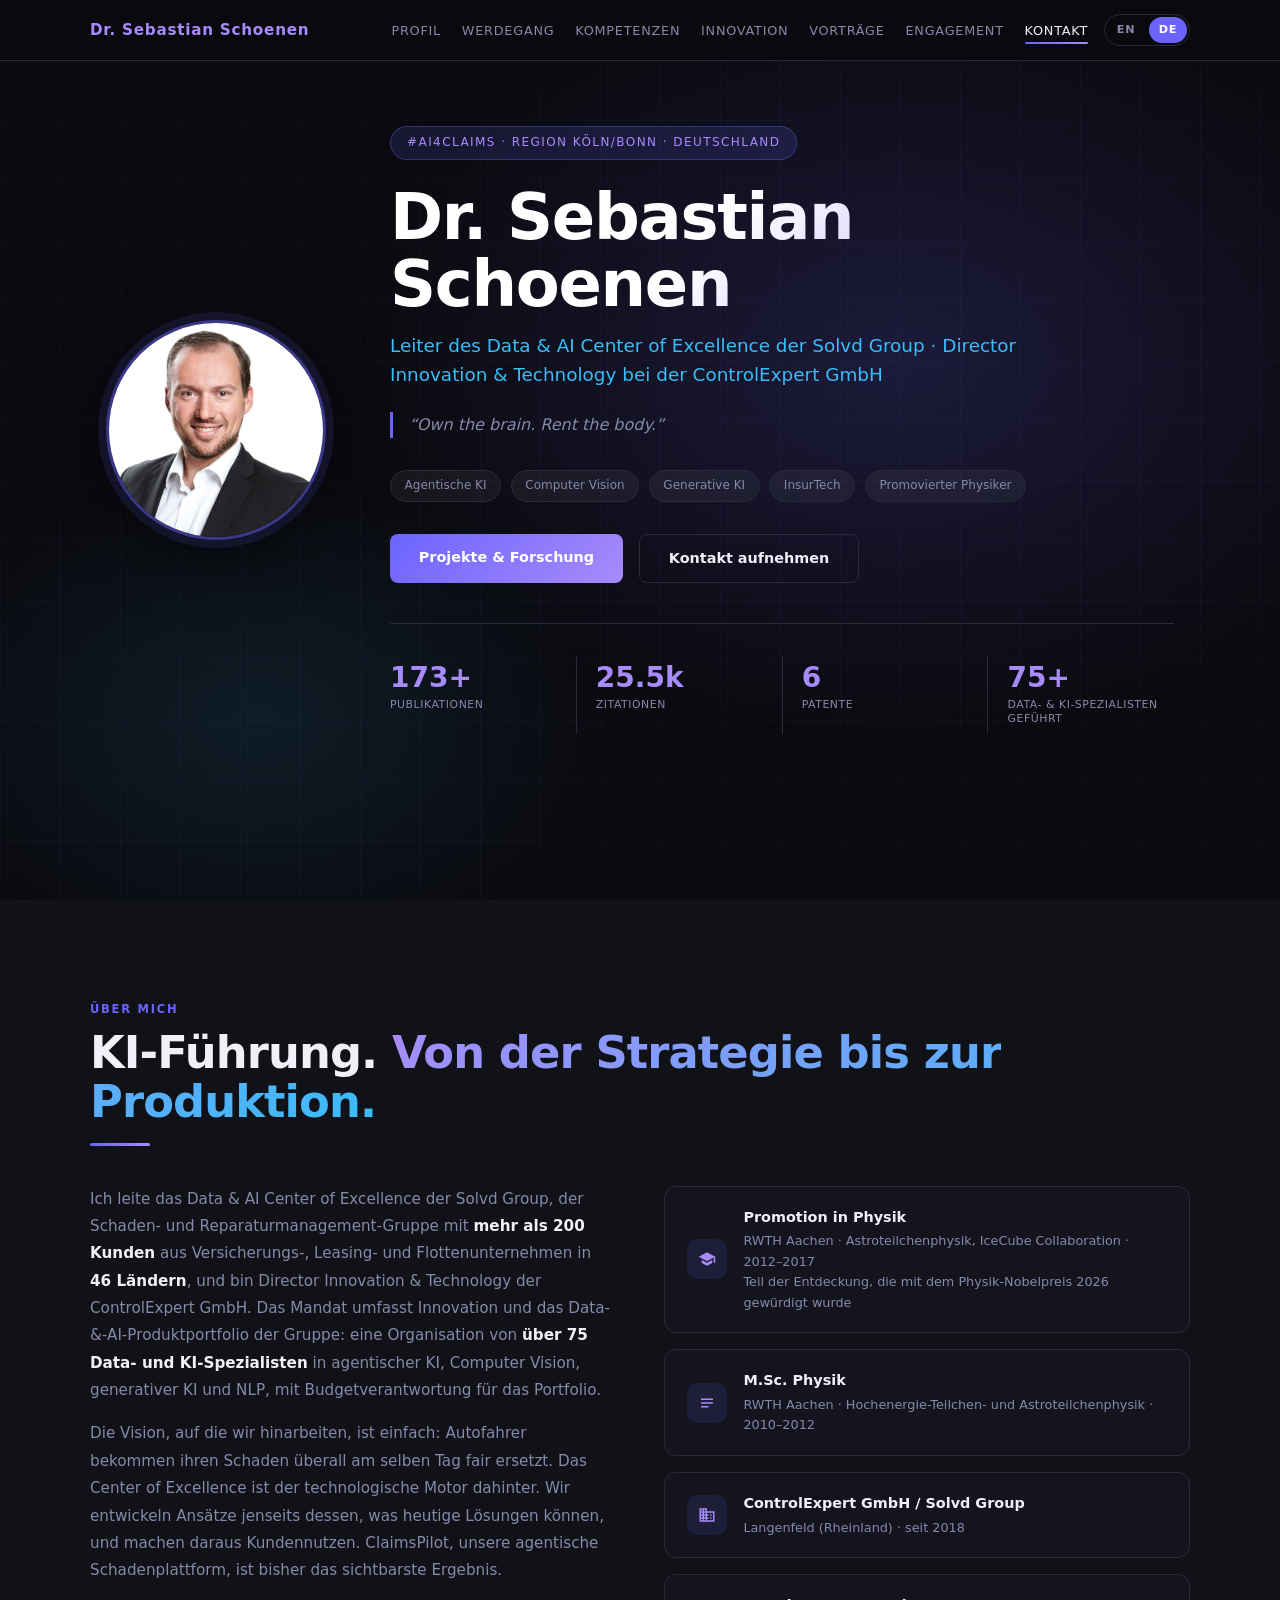
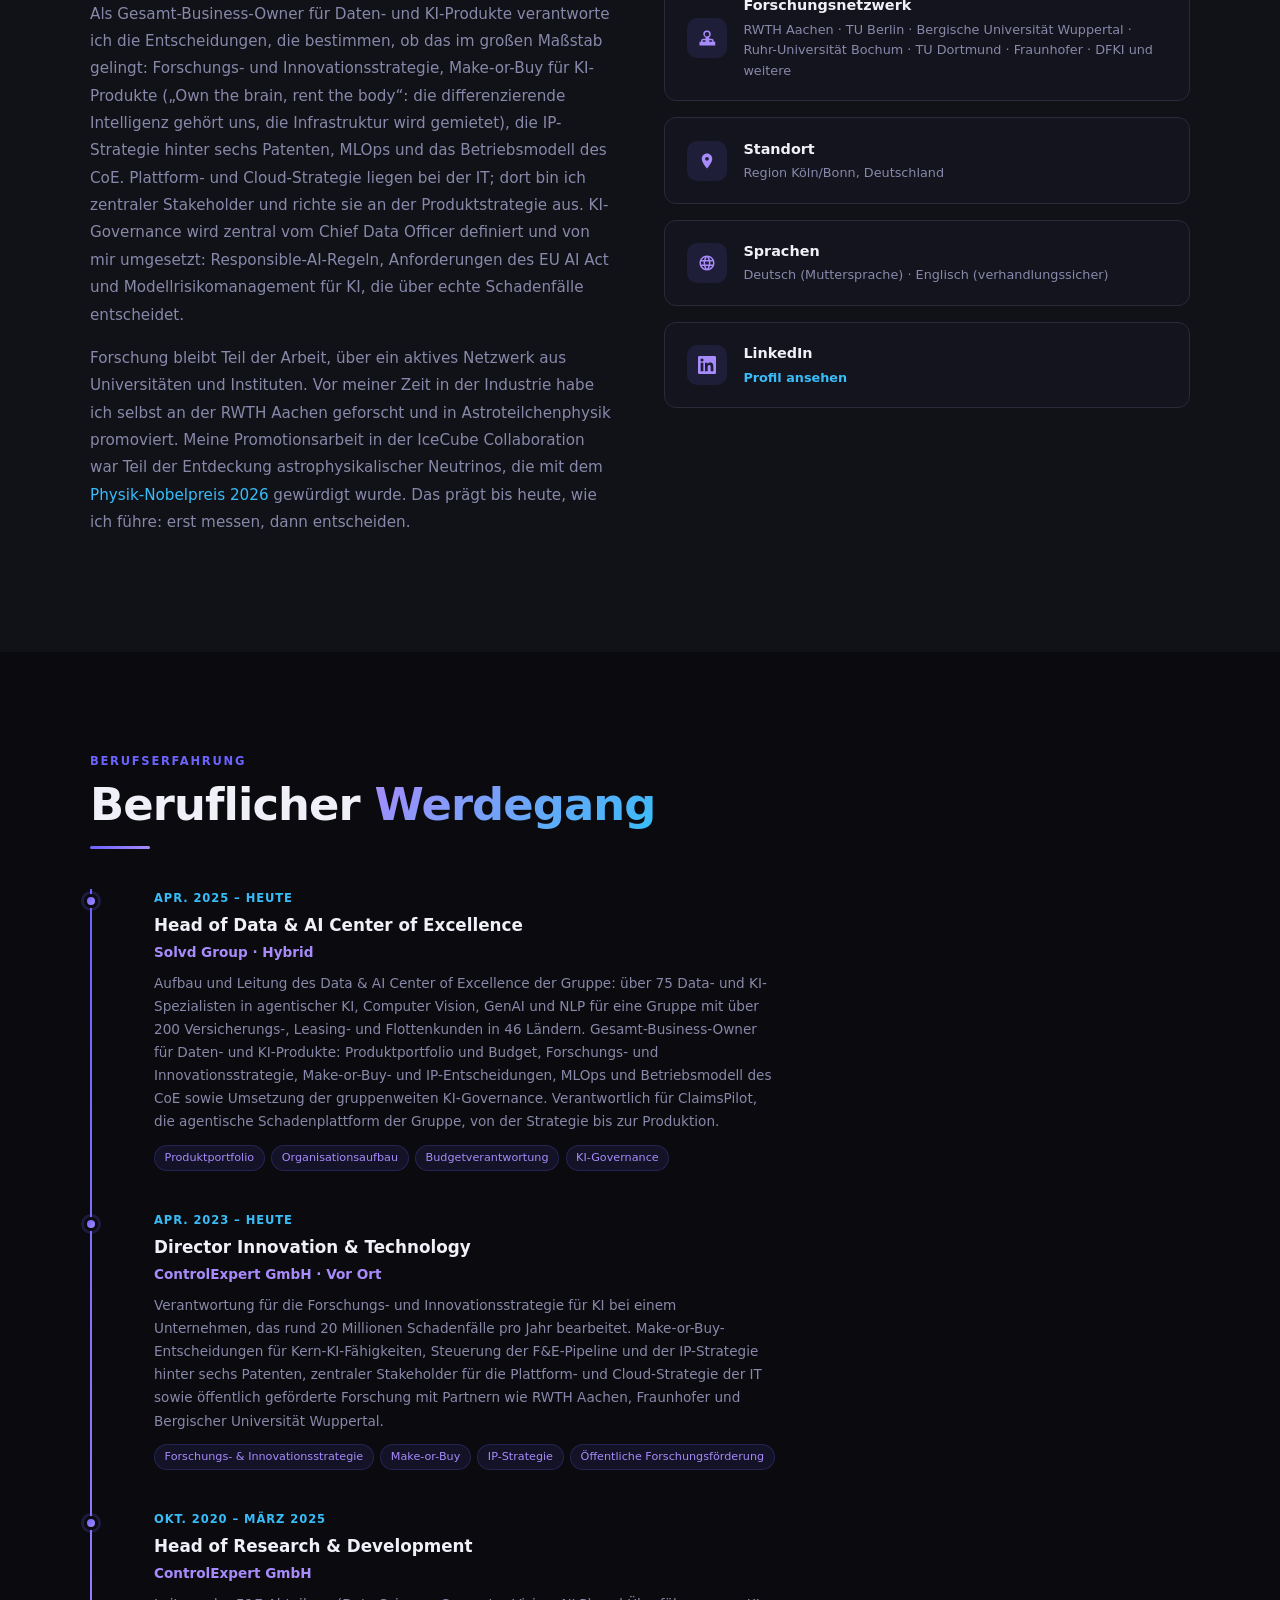
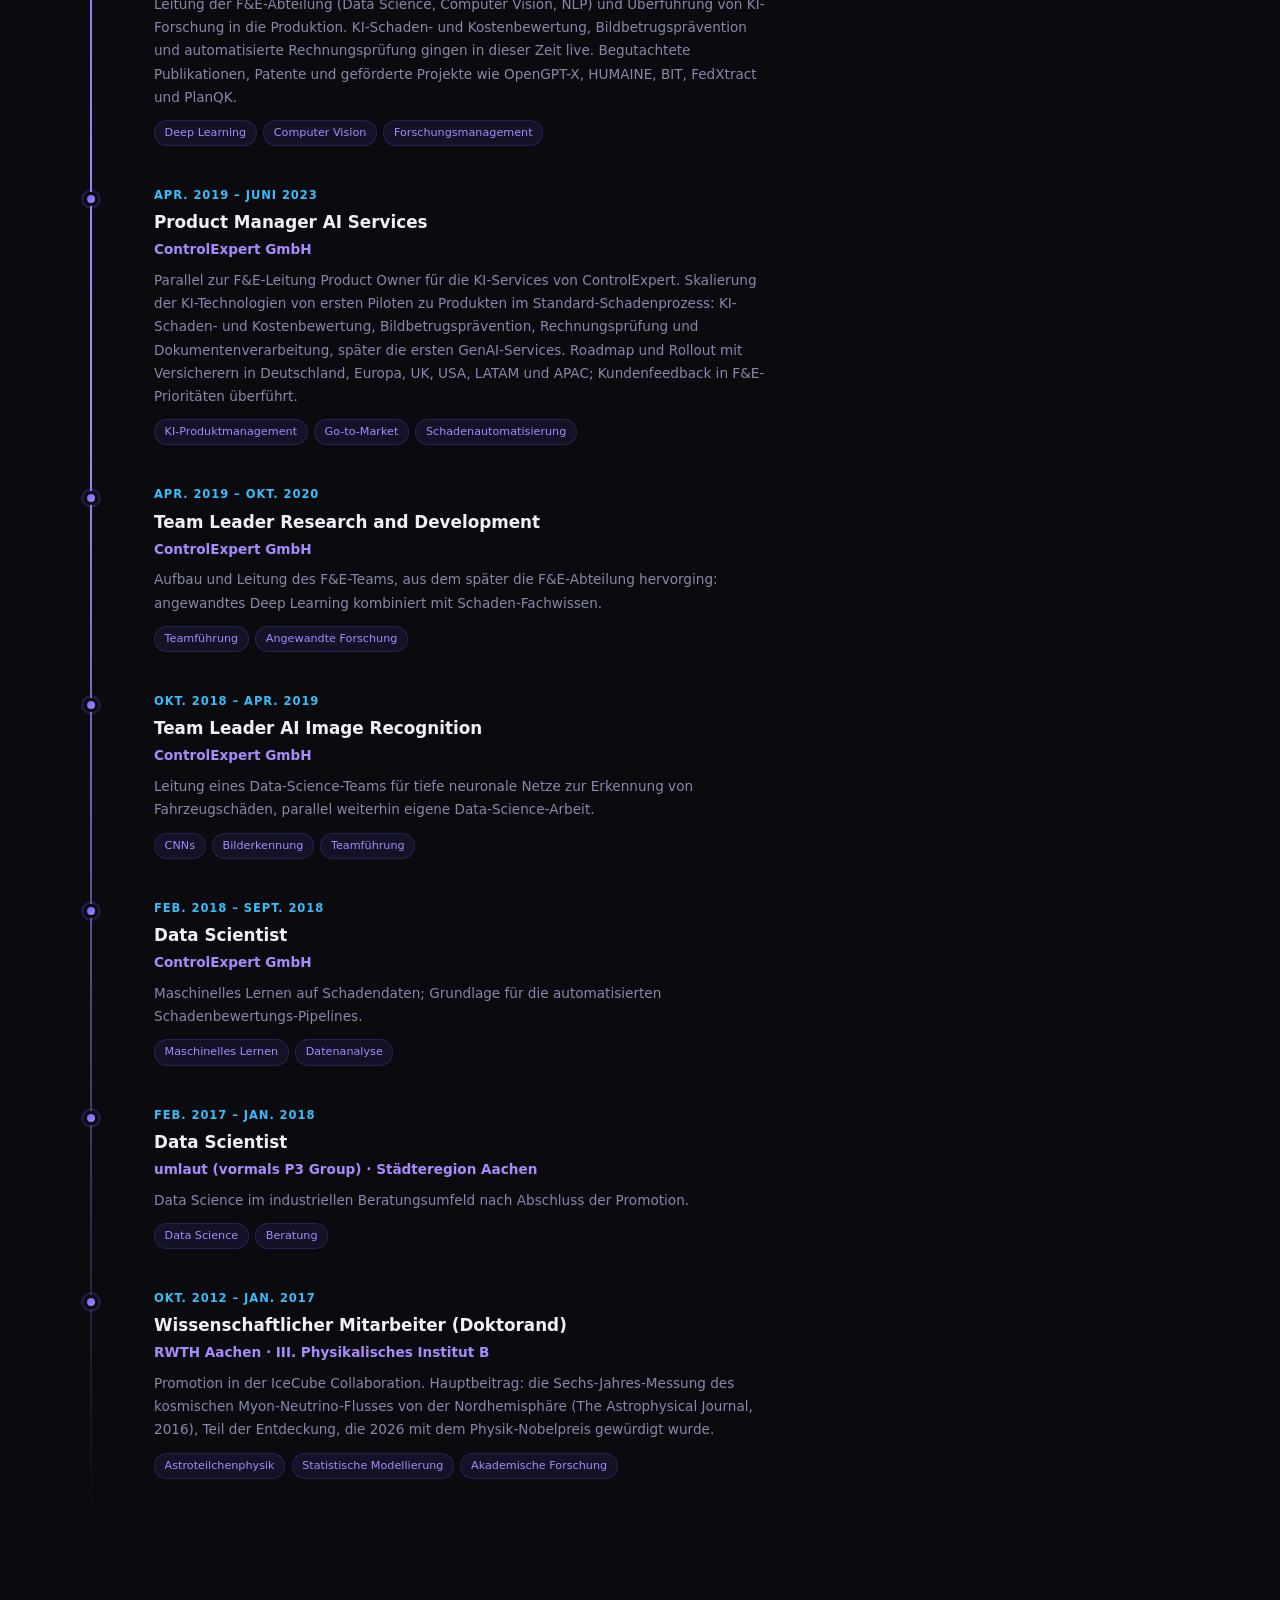
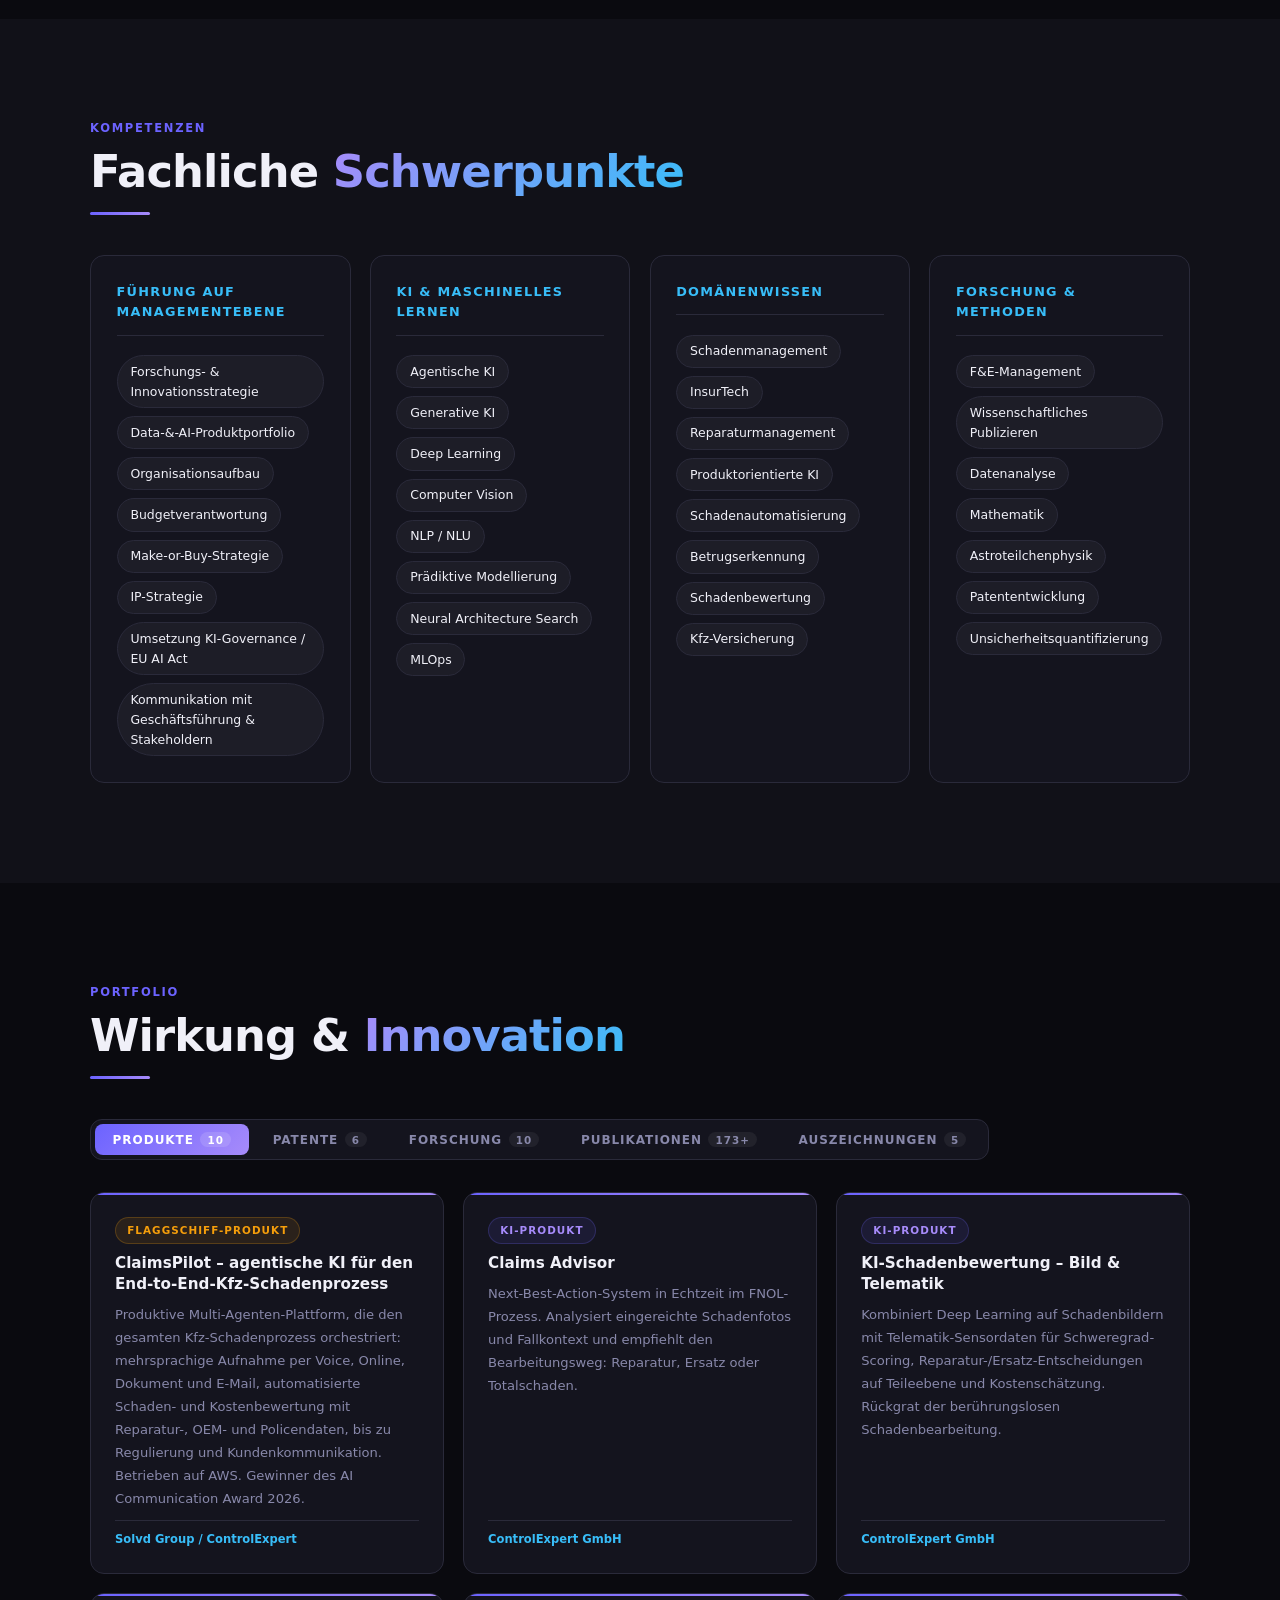
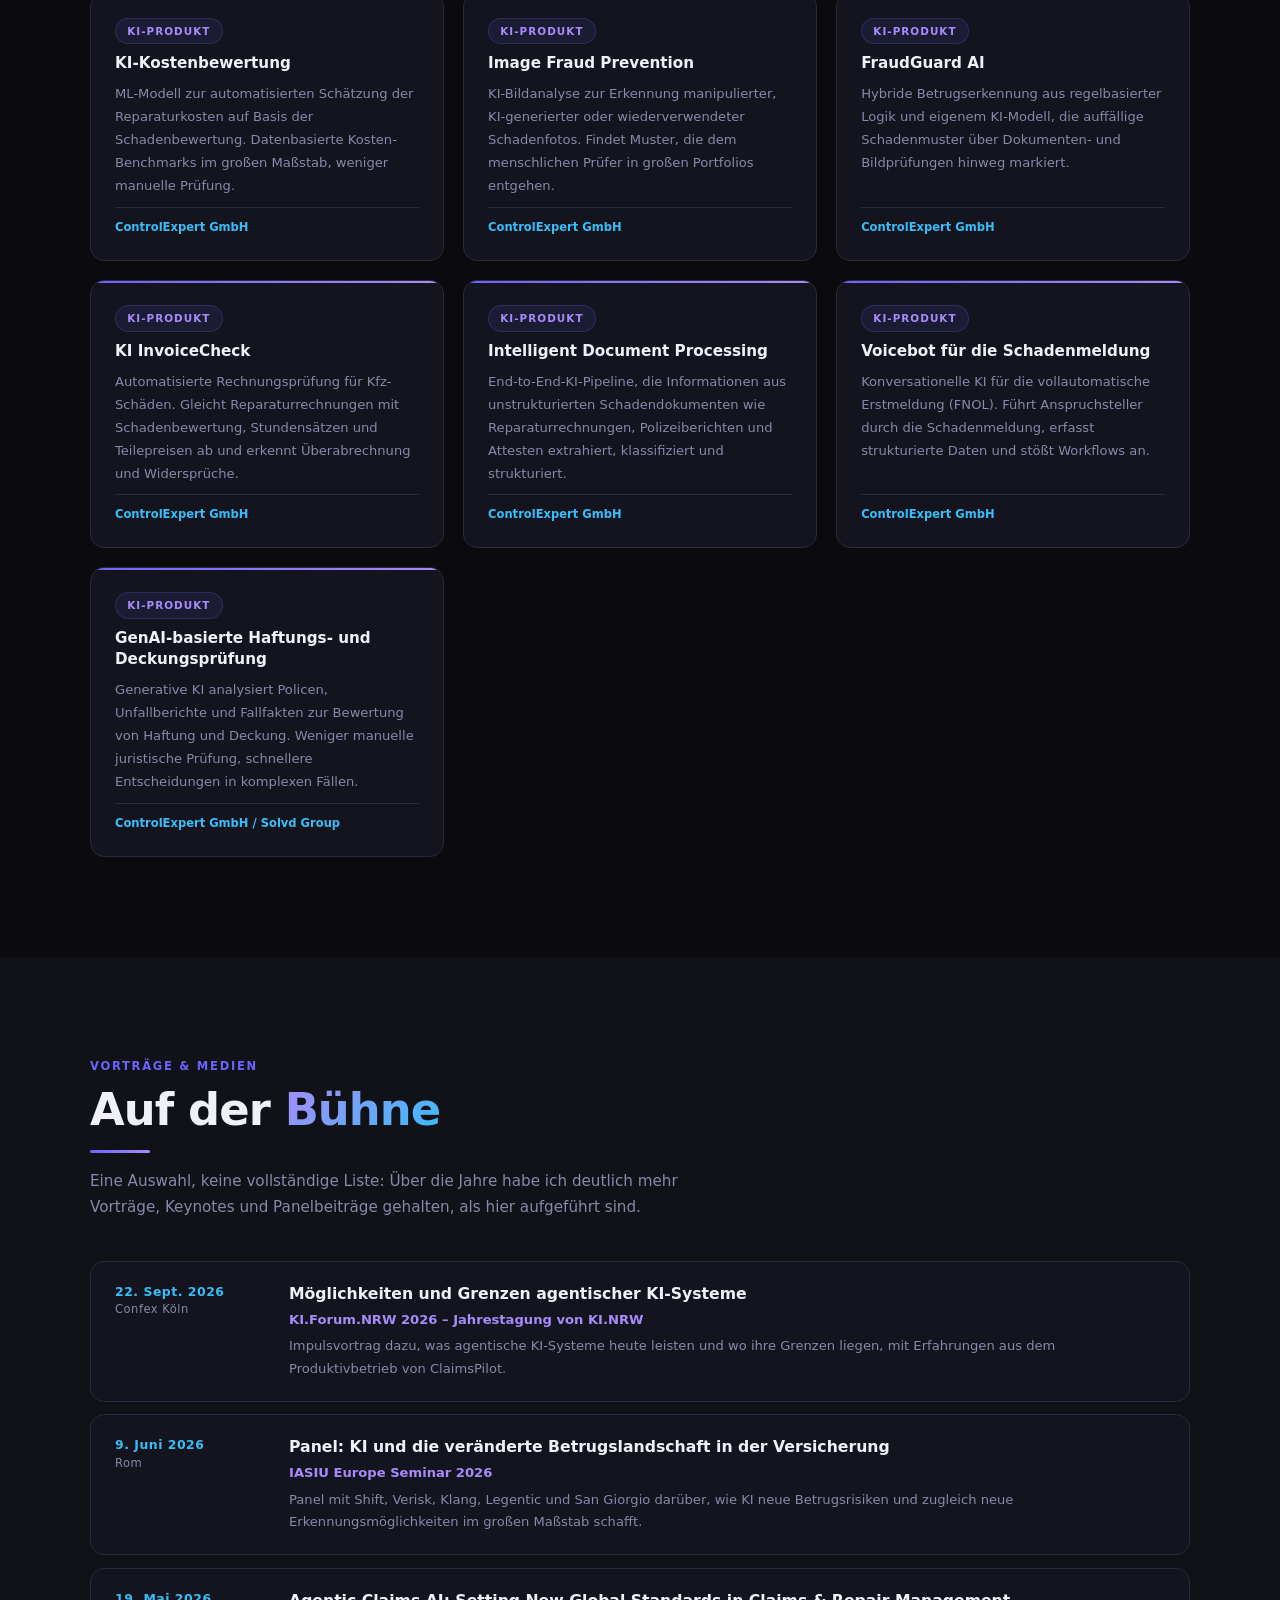
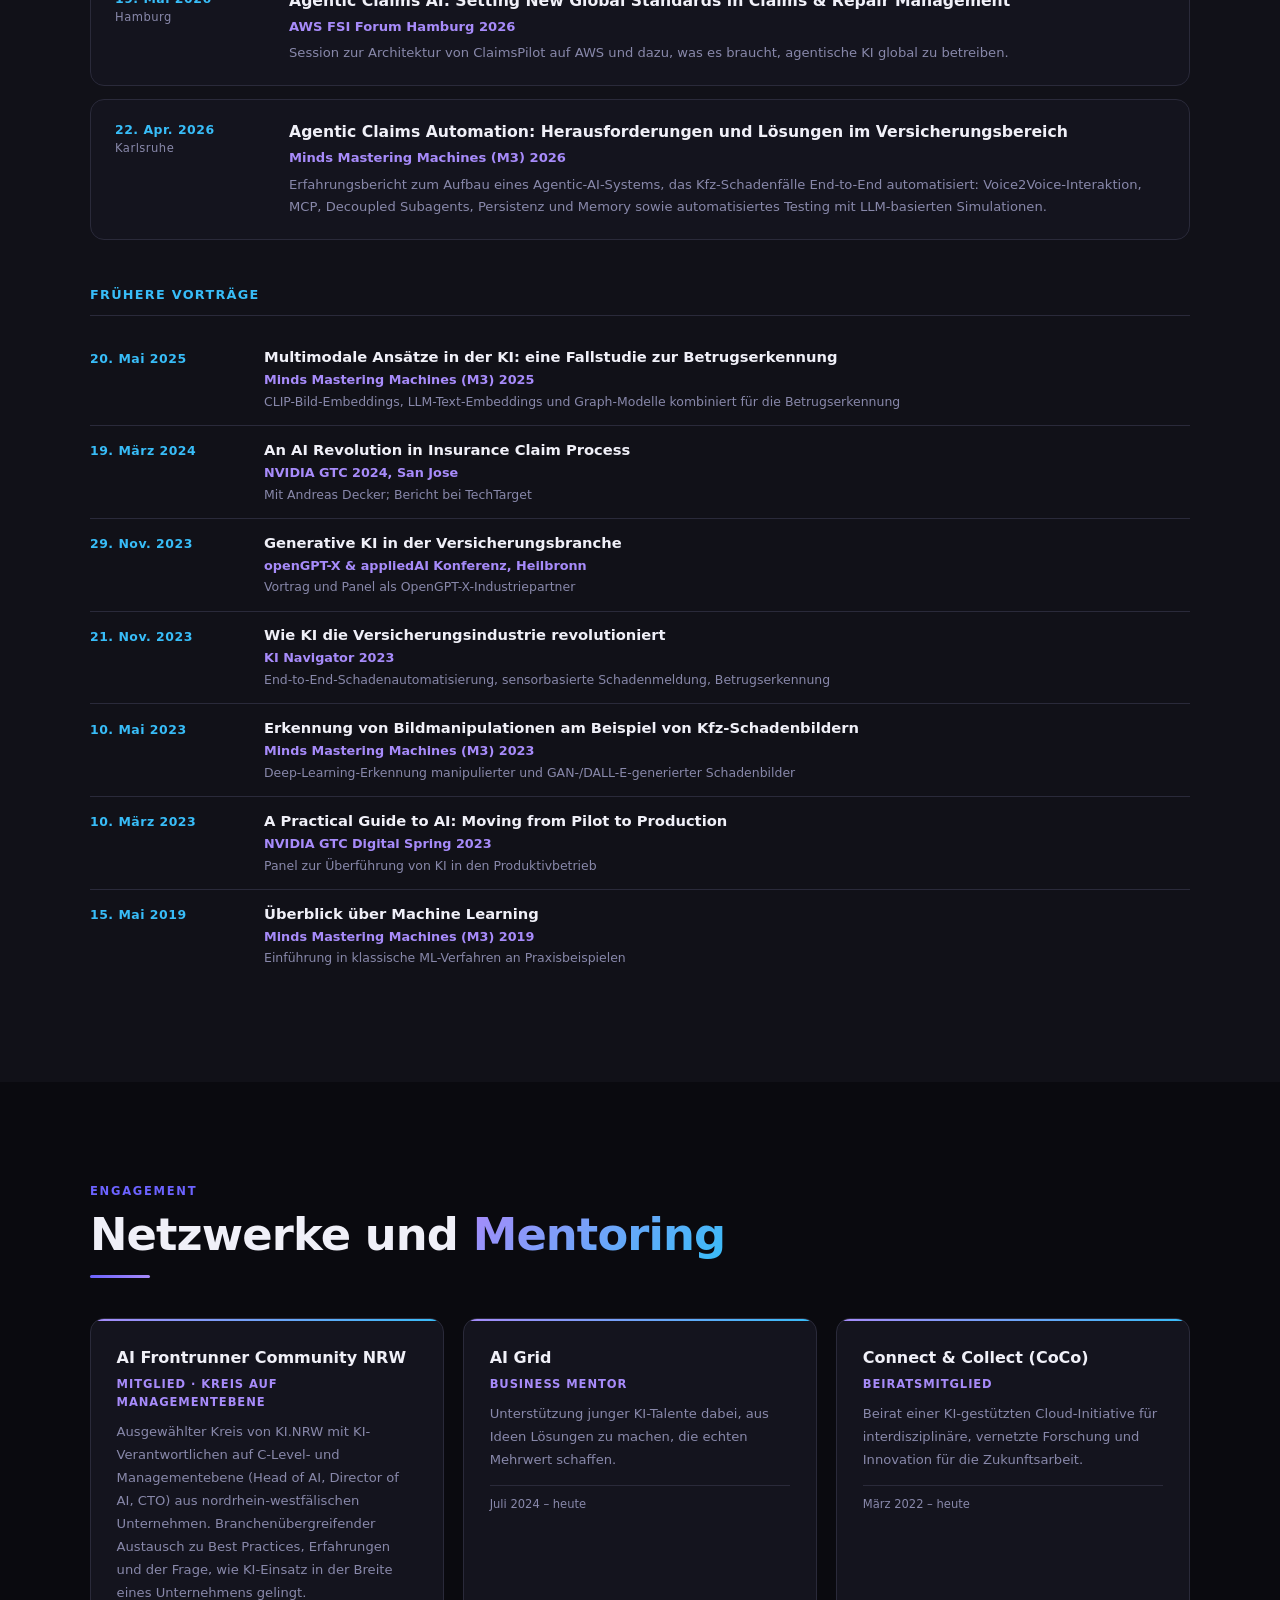
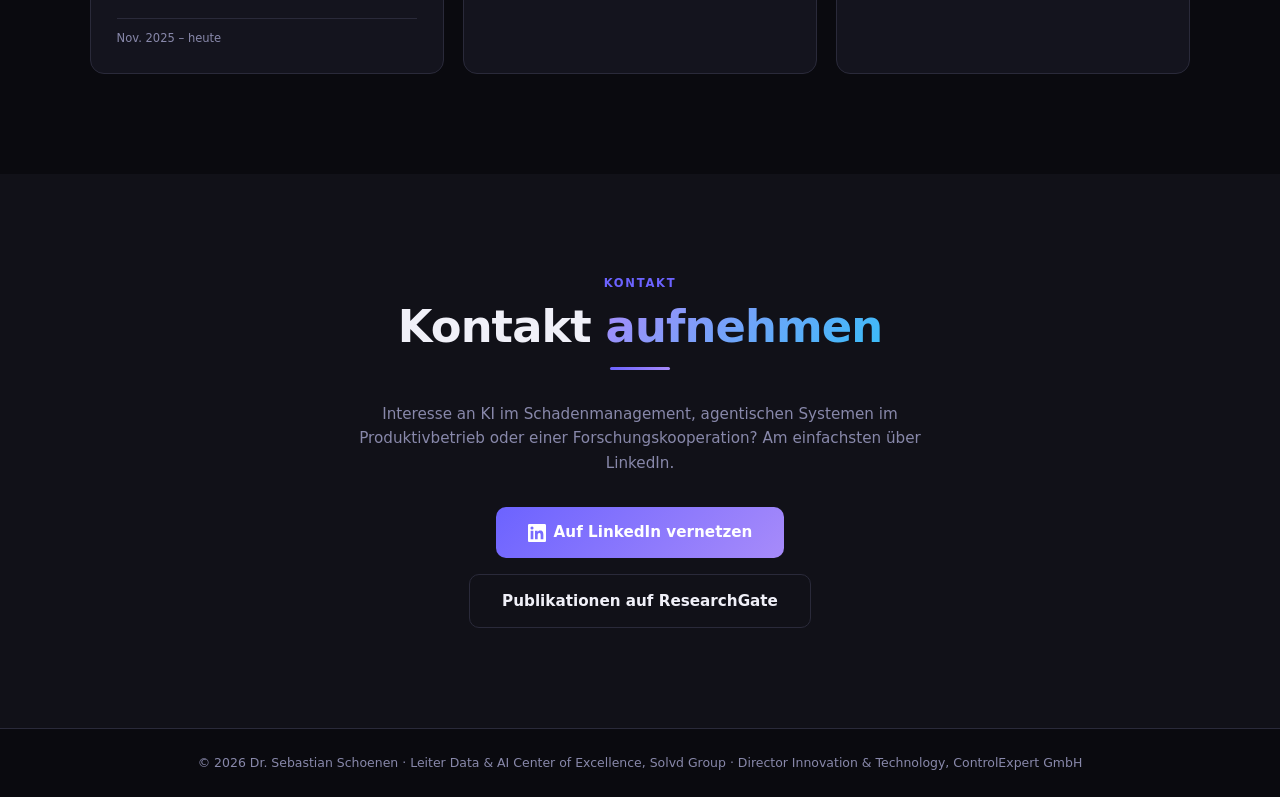
==== commit 964dbfd2: "update wrt nobelprize" ====
--- a/de/index.html
+++ b/de/index.html
@@ -66,7 +66,7 @@
       <h1 class="hero-name">Dr. Sebastian <br>Schoenen</h1>
       <p class="hero-title">Leiter des Data &amp; AI Center of Excellence der Solvd Group · Director Innovation &amp; Technology bei der ControlExpert GmbH</p>
       <blockquote class="hero-quote">“Own the brain. Rent the body.”</blockquote>
-      <ul class="hero-badges"><li class="badge">Agentische KI</li><li class="badge">Computer Vision</li><li class="badge">Generative KI</li><li class="badge">InsurTech</li><li class="badge">IceCube-Promotion</li></ul>
+      <ul class="hero-badges"><li class="badge">Agentische KI</li><li class="badge">Computer Vision</li><li class="badge">Generative KI</li><li class="badge">InsurTech</li><li class="badge">Promovierter Physiker</li></ul>
       <div class="hero-btns"><a href="#projects" class="btn-pri">Projekte & Forschung</a><a href="#contact" class="btn-sec">Kontakt aufnehmen</a></div>
       <ul class="hero-stats"><li class="hero-stat"><div class="stat-num">173+</div><div class="stat-lbl">Publikationen</div></li><li class="hero-stat"><div class="stat-num">25.5k</div><div class="stat-lbl">Zitationen</div></li><li class="hero-stat"><div class="stat-num">6</div><div class="stat-lbl">Patente</div></li><li class="hero-stat"><div class="stat-num">75+</div><div class="stat-lbl">Data- &amp; KI-Spezialisten geführt</div></li></ul>
     </div>
@@ -79,16 +79,8 @@
     <h2 class="sec-title">KI-Führung. <span>Von der Strategie bis zur Produktion.</span></h2>
     <div class="sec-line" aria-hidden="true"></div>
     <div class="about-grid">
-      <div class="about-text"><p>Ich leite das Data &amp; AI Center of Excellence der Solvd Group, der Schaden- und Reparaturmanagement-Gruppe mit <strong>mehr als 200 Kunden</strong> aus Versicherungs-, Leasing- und Flottenunternehmen in <strong>46 Ländern</strong>, und bin Director Innovation &amp; Technology der ControlExpert GmbH. Das Mandat umfasst Innovation und das Data-&amp;-AI-Produktportfolio der Gruppe: eine Organisation von <strong>über 75 Data- und KI-Spezialisten</strong> in agentischer KI, Computer Vision, generativer KI und NLP, mit Budgetverantwortung für das Portfolio.</p><p>Die Vision, auf die wir hinarbeiten, ist einfach: Autofahrer bekommen ihren Schaden überall am selben Tag fair ersetzt. Das Center of Excellence ist der technologische Motor dahinter. Wir entwickeln Ansätze jenseits dessen, was heutige Lösungen können, und machen daraus Kundennutzen. ClaimsPilot, unsere agentische Schadenplattform, ist bisher das sichtbarste Ergebnis.</p><p>Als Gesamt-Business-Owner für Daten- und KI-Produkte verantworte ich die Entscheidungen, die bestimmen, ob das im großen Maßstab gelingt: Forschungs- und Innovationsstrategie, Make-or-Buy für KI-Produkte („Own the brain, rent the body“: die differenzierende Intelligenz gehört uns, die Infrastruktur wird gemietet), die IP-Strategie hinter sechs Patenten, MLOps und das Betriebsmodell des CoE. Plattform- und Cloud-Strategie liegen bei der IT; dort bin ich zentraler Stakeholder und richte sie an der Produktstrategie aus. KI-Governance wird zentral vom Chief Data Officer definiert und von mir umgesetzt: Responsible-AI-Regeln, Anforderungen des EU AI Act und Modellrisikomanagement für KI, die über echte Schadenfälle entscheidet.</p><p>Forschung bleibt Teil der Arbeit, über ein aktives Netzwerk aus Universitäten und Instituten. Vor meiner Zeit in der Industrie habe ich selbst an der RWTH Aachen geforscht und in der IceCube Collaboration in Astroteilchenphysik promoviert. Das prägt bis heute, wie ich führe: erst messen, dann entscheiden.</p></div>
-      <div class="about-cards"><div class="info-card reveal"><div class="info-icon"><svg viewBox="0 0 24 24" aria-hidden="true"><path d="M12 3L1 9l11 6 9-4.91V17h2V9L12 3zM5 13.18v4L12 21l7-3.82v-4L12 17l-7-3.82z"/></svg></div><div><h3>Promotion in Physik</h3><p>RWTH Aachen · Astroteilchenphysik, IceCube Collaboration · 2012–2017</p></div></div><div class="info-card reveal"><div class="info-icon"><svg viewBox="0 0 24 24" aria-hidden="true"><path d="M4 6h16v2H4zm0 5h16v2H4zm0 5h10v2H4z"/></svg></div><div><h3>M.Sc. Physik</h3><p>RWTH Aachen · Hochenergie-Teilchen- und Astroteilchenphysik · 2010–2012</p></div></div><div class="info-card reveal"><div class="info-icon"><svg viewBox="0 0 24 24" aria-hidden="true"><path d="M12 7V3H2v18h20V7H12zM6 19H4v-2h2v2zm0-4H4v-2h2v2zm0-4H4V9h2v2zm0-4H4V5h2v2zm4 12H8v-2h2v2zm0-4H8v-2h2v2zm0-4H8V9h2v2zm0-4H8V5h2v2zm10 12h-8v-2h2v-2h-2v-2h2v-2h-2V9h8v10zm-2-8h-2v2h2v-2zm0 4h-2v2h2v-2z"/></svg></div><div><h3>ControlExpert GmbH / Solvd Group</h3><p>Langenfeld (Rheinland) · seit 2018</p></div></div><div class="info-card reveal"><div class="info-icon"><svg viewBox="0 0 24 24" aria-hidden="true"><path d="M12 2a5 5 0 015 5c0 1.6-.8 3-2 3.9V13h3a3 3 0 013 3v1h2v5h-6v-5h2v-1a1 1 0 00-1-1h-3v2h2v5H8v-5h2v-2H7a1 1 0 00-1 1v1h2v5H2v-5h2v-1a3 3 0 013-3h3v-2.1A5 5 0 017 7a5 5 0 015-5zm0 2a3 3 0 100 6 3 3 0 000-6z"/></svg></div><div><h3>Forschungsnetzwerk</h3><p>RWTH Aachen · TU Berlin · Bergische Universität Wuppertal · Ruhr-Universität Bochum · TU Dortmund · Fraunhofer · DFKI und weitere</p></div></div><div class="info-card reveal"><div class="info-icon"><svg viewBox="0 0 24 24" aria-hidden="true"><path d="M12 2C8.13 2 5 5.13 5 9c0 5.25 7 13 7 13s7-7.75 7-13c0-3.87-3.13-7-7-7zm0 9.5c-1.38 0-2.5-1.12-2.5-2.5s1.12-2.5 2.5-2.5 2.5 1.12 2.5 2.5-1.12 2.5-2.5 2.5z"/></svg></div><div><h3>Standort</h3><p>Region Köln/Bonn, Deutschland</p></div></div><div class="info-card reveal"><div class="info-icon"><svg viewBox="0 0 24 24" aria-hidden="true"><path d="M11.99 2C6.47 2 2 6.48 2 12s4.47 10 9.99 10C17.52 22 22 17.52 22 12S17.52 2 11.99 2zm6.93 6h-2.95c-.32-1.25-.78-2.45-1.38-3.56 1.84.63 3.37 1.91 4.33 3.56zM12 4.04c.83 1.2 1.48 2.53 1.91 3.96h-3.82c.43-1.43 1.08-2.76 1.91-3.96zM4.26 14C4.1 13.36 4 12.69 4 12s.1-1.36.26-2h3.38c-.08.66-.14 1.32-.14 2s.06 1.34.14 2H4.26zm.82 2h2.95c.32 1.25.78 2.45 1.38 3.56-1.84-.63-3.37-1.9-4.33-3.56zm2.95-8H5.08c.96-1.66 2.49-2.93 4.33-3.56C8.81 5.55 8.35 6.75 8.03 8zM12 19.96c-.83-1.2-1.48-2.53-1.91-3.96h3.82c-.43 1.43-1.08 2.76-1.91 3.96zM14.34 14H9.66c-.09-.66-.16-1.32-.16-2s.07-1.35.16-2h4.68c.09.65.16 1.32.16 2s-.07 1.34-.16 2zm.25 5.56c.6-1.11 1.06-2.31 1.38-3.56h2.95c-.96 1.65-2.49 2.93-4.33 3.56zM16.36 14c.08-.66.14-1.32.14-2s-.06-1.34-.14-2h3.38c.16.64.26 1.31.26 2s-.1 1.36-.26 2h-3.38z"/></svg></div><div><h3>Sprachen</h3><p>Deutsch (Muttersprache) · Englisch (verhandlungssicher)</p></div></div><div class="info-card reveal"><div class="info-icon"><svg viewBox="0 0 24 24" aria-hidden="true"><path d="M20.447 20.452h-3.554v-5.569c0-1.328-.027-3.037-1.852-3.037-1.853 0-2.136 1.445-2.136 2.939v5.667H9.351V9h3.414v1.561h.046c.477-.9 1.637-1.85 3.37-1.85 3.601 0 4.267 2.37 4.267 5.455v6.286zM5.337 7.433a2.062 2.062 0 01-2.063-2.065 2.064 2.064 0 112.063 2.065zm1.782 13.019H3.555V9h3.564v11.452zM22.225 0H1.771C.792 0 0 .774 0 1.729v20.542C0 23.227.792 24 1.771 24h20.451C23.2 24 24 23.227 24 22.271V1.729C24 .774 23.2 0 22.222 0h.003z"/></svg></div><div><h3>LinkedIn</h3><p><a href="https://www.linkedin.com/in/dr-sebastian-schoenen-b24898153/" target="_blank" rel="noopener">Profil ansehen</a></p></div></div></div>
-    </div>
-    <div class="highlight-box reveal" id="nobel">
-      <div class="highlight-mark" aria-hidden="true">2026</div>
-      <div>
-        <h3 class="sec-label">Physik-Nobelpreis 2026</h3>
-        <p>Bevor ich Kfz-Schäden bewertet habe, habe ich Neutrinos gemessen. Der Physik-Nobelpreis 2026 ging an Francis Halzen für entscheidende Beiträge zum IceCube-Neutrino-Observatorium und die Entdeckung hochenergetischer Neutrinos astrophysikalischen Ursprungs. Meine Promotionsforschung war Teil dieser Entdeckung: die Sechs-Jahres-Messung des kosmischen Myon-Neutrino-Flusses von der Nordhemisphäre, die einen rein atmosphärischen Ursprung mit 5,6σ ausschloss (The Astrophysical Journal, 2016), durchgeführt innerhalb der IceCube Collaboration. Die Methode ist dieselbe, an der ich meine Teams heute messe: Eine Aussage zählt, wenn die Daten sie tragen.</p>
-        <a href="https://www.nobelprize.org/prizes/physics/2026/press-release/" target="_blank" rel="noopener">Pressemitteilung des Nobelpreis-Komitees →</a>
-      </div>
+      <div class="about-text"><p>Ich leite das Data &amp; AI Center of Excellence der Solvd Group, der Schaden- und Reparaturmanagement-Gruppe mit <strong>mehr als 200 Kunden</strong> aus Versicherungs-, Leasing- und Flottenunternehmen in <strong>46 Ländern</strong>, und bin Director Innovation &amp; Technology der ControlExpert GmbH. Das Mandat umfasst Innovation und das Data-&amp;-AI-Produktportfolio der Gruppe: eine Organisation von <strong>über 75 Data- und KI-Spezialisten</strong> in agentischer KI, Computer Vision, generativer KI und NLP, mit Budgetverantwortung für das Portfolio.</p><p>Die Vision, auf die wir hinarbeiten, ist einfach: Autofahrer bekommen ihren Schaden überall am selben Tag fair ersetzt. Das Center of Excellence ist der technologische Motor dahinter. Wir entwickeln Ansätze jenseits dessen, was heutige Lösungen können, und machen daraus Kundennutzen. ClaimsPilot, unsere agentische Schadenplattform, ist bisher das sichtbarste Ergebnis.</p><p>Als Gesamt-Business-Owner für Daten- und KI-Produkte verantworte ich die Entscheidungen, die bestimmen, ob das im großen Maßstab gelingt: Forschungs- und Innovationsstrategie, Make-or-Buy für KI-Produkte („Own the brain, rent the body“: die differenzierende Intelligenz gehört uns, die Infrastruktur wird gemietet), die IP-Strategie hinter sechs Patenten, MLOps und das Betriebsmodell des CoE. Plattform- und Cloud-Strategie liegen bei der IT; dort bin ich zentraler Stakeholder und richte sie an der Produktstrategie aus. KI-Governance wird zentral vom Chief Data Officer definiert und von mir umgesetzt: Responsible-AI-Regeln, Anforderungen des EU AI Act und Modellrisikomanagement für KI, die über echte Schadenfälle entscheidet.</p><p>Forschung bleibt Teil der Arbeit, über ein aktives Netzwerk aus Universitäten und Instituten. Vor meiner Zeit in der Industrie habe ich selbst an der RWTH Aachen geforscht und in Astroteilchenphysik promoviert. Meine Promotionsarbeit in der IceCube Collaboration war Teil der Entdeckung astrophysikalischer Neutrinos, die mit dem <a href="https://www.nobelprize.org/prizes/physics/2026/press-release/" target="_blank" rel="noopener">Physik-Nobelpreis 2026</a> gewürdigt wurde. Das prägt bis heute, wie ich führe: erst messen, dann entscheiden.</p></div>
+      <div class="about-cards"><div class="info-card reveal"><div class="info-icon"><svg viewBox="0 0 24 24" aria-hidden="true"><path d="M12 3L1 9l11 6 9-4.91V17h2V9L12 3zM5 13.18v4L12 21l7-3.82v-4L12 17l-7-3.82z"/></svg></div><div><h3>Promotion in Physik</h3><p>RWTH Aachen · Astroteilchenphysik, IceCube Collaboration · 2012–2017<br>Teil der Entdeckung, die mit dem Physik-Nobelpreis 2026 gewürdigt wurde</p></div></div><div class="info-card reveal"><div class="info-icon"><svg viewBox="0 0 24 24" aria-hidden="true"><path d="M4 6h16v2H4zm0 5h16v2H4zm0 5h10v2H4z"/></svg></div><div><h3>M.Sc. Physik</h3><p>RWTH Aachen · Hochenergie-Teilchen- und Astroteilchenphysik · 2010–2012</p></div></div><div class="info-card reveal"><div class="info-icon"><svg viewBox="0 0 24 24" aria-hidden="true"><path d="M12 7V3H2v18h20V7H12zM6 19H4v-2h2v2zm0-4H4v-2h2v2zm0-4H4V9h2v2zm0-4H4V5h2v2zm4 12H8v-2h2v2zm0-4H8v-2h2v2zm0-4H8V9h2v2zm0-4H8V5h2v2zm10 12h-8v-2h2v-2h-2v-2h2v-2h-2V9h8v10zm-2-8h-2v2h2v-2zm0 4h-2v2h2v-2z"/></svg></div><div><h3>ControlExpert GmbH / Solvd Group</h3><p>Langenfeld (Rheinland) · seit 2018</p></div></div><div class="info-card reveal"><div class="info-icon"><svg viewBox="0 0 24 24" aria-hidden="true"><path d="M12 2a5 5 0 015 5c0 1.6-.8 3-2 3.9V13h3a3 3 0 013 3v1h2v5h-6v-5h2v-1a1 1 0 00-1-1h-3v2h2v5H8v-5h2v-2H7a1 1 0 00-1 1v1h2v5H2v-5h2v-1a3 3 0 013-3h3v-2.1A5 5 0 017 7a5 5 0 015-5zm0 2a3 3 0 100 6 3 3 0 000-6z"/></svg></div><div><h3>Forschungsnetzwerk</h3><p>RWTH Aachen · TU Berlin · Bergische Universität Wuppertal · Ruhr-Universität Bochum · TU Dortmund · Fraunhofer · DFKI und weitere</p></div></div><div class="info-card reveal"><div class="info-icon"><svg viewBox="0 0 24 24" aria-hidden="true"><path d="M12 2C8.13 2 5 5.13 5 9c0 5.25 7 13 7 13s7-7.75 7-13c0-3.87-3.13-7-7-7zm0 9.5c-1.38 0-2.5-1.12-2.5-2.5s1.12-2.5 2.5-2.5 2.5 1.12 2.5 2.5-1.12 2.5-2.5 2.5z"/></svg></div><div><h3>Standort</h3><p>Region Köln/Bonn, Deutschland</p></div></div><div class="info-card reveal"><div class="info-icon"><svg viewBox="0 0 24 24" aria-hidden="true"><path d="M11.99 2C6.47 2 2 6.48 2 12s4.47 10 9.99 10C17.52 22 22 17.52 22 12S17.52 2 11.99 2zm6.93 6h-2.95c-.32-1.25-.78-2.45-1.38-3.56 1.84.63 3.37 1.91 4.33 3.56zM12 4.04c.83 1.2 1.48 2.53 1.91 3.96h-3.82c.43-1.43 1.08-2.76 1.91-3.96zM4.26 14C4.1 13.36 4 12.69 4 12s.1-1.36.26-2h3.38c-.08.66-.14 1.32-.14 2s.06 1.34.14 2H4.26zm.82 2h2.95c.32 1.25.78 2.45 1.38 3.56-1.84-.63-3.37-1.9-4.33-3.56zm2.95-8H5.08c.96-1.66 2.49-2.93 4.33-3.56C8.81 5.55 8.35 6.75 8.03 8zM12 19.96c-.83-1.2-1.48-2.53-1.91-3.96h3.82c-.43 1.43-1.08 2.76-1.91 3.96zM14.34 14H9.66c-.09-.66-.16-1.32-.16-2s.07-1.35.16-2h4.68c.09.65.16 1.32.16 2s-.07 1.34-.16 2zm.25 5.56c.6-1.11 1.06-2.31 1.38-3.56h2.95c-.96 1.65-2.49 2.93-4.33 3.56zM16.36 14c.08-.66.14-1.32.14-2s-.06-1.34-.14-2h3.38c.16.64.26 1.31.26 2s-.1 1.36-.26 2h-3.38z"/></svg></div><div><h3>Sprachen</h3><p>Deutsch (Muttersprache) · Englisch (verhandlungssicher)</p></div></div><div class="info-card reveal"><div class="info-icon"><svg viewBox="0 0 24 24" aria-hidden="true"><path d="M20.447 20.452h-3.554v-5.569c0-1.328-.027-3.037-1.852-3.037-1.853 0-2.136 1.445-2.136 2.939v5.667H9.351V9h3.414v1.561h.046c.477-.9 1.637-1.85 3.37-1.85 3.601 0 4.267 2.37 4.267 5.455v6.286zM5.337 7.433a2.062 2.062 0 01-2.063-2.065 2.064 2.064 0 112.063 2.065zm1.782 13.019H3.555V9h3.564v11.452zM22.225 0H1.771C.792 0 0 .774 0 1.729v20.542C0 23.227.792 24 1.771 24h20.451C23.2 24 24 23.227 24 22.271V1.729C24 .774 23.2 0 22.222 0h.003z"/></svg></div><div><h3>LinkedIn</h3><p><a href="https://www.linkedin.com/in/dr-sebastian-schoenen-b24898153/" target="_blank" rel="noopener">Profil ansehen</a></p></div></div></div>
     </div>
   </div>
 </section>
@@ -117,7 +109,7 @@
     <h2 class="sec-title">Wirkung &amp; <span>Innovation</span></h2>
     <div class="sec-line" aria-hidden="true"></div>
     <div class="tab-bar" role="tablist"><button class="tab-btn active" role="tab" id="tabbtn-products" aria-controls="tab-products" aria-selected="true" data-tab="products">Produkte <span class="tab-count">10</span></button><button class="tab-btn" role="tab" id="tabbtn-patents" aria-controls="tab-patents" aria-selected="false" data-tab="patents">Patente <span class="tab-count">6</span></button><button class="tab-btn" role="tab" id="tabbtn-research" aria-controls="tab-research" aria-selected="false" data-tab="research">Forschung <span class="tab-count">10</span></button><button class="tab-btn" role="tab" id="tabbtn-publications" aria-controls="tab-publications" aria-selected="false" data-tab="publications">Publikationen <span class="tab-count">173+</span></button><button class="tab-btn" role="tab" id="tabbtn-awards" aria-controls="tab-awards" aria-selected="false" data-tab="awards">Auszeichnungen <span class="tab-count">5</span></button></div>
-    <div class="proj-group visible" id="tab-products" role="tabpanel" aria-labelledby="tabbtn-products"><ul class="proj-grid"><li class="card-base reveal prod-card"><span class="pill pill-flagship">Flaggschiff-Produkt</span><h3>ClaimsPilot – agentische KI für den End-to-End-Kfz-Schadenprozess</h3><p>Produktive Multi-Agenten-Plattform, die den gesamten Kfz-Schadenprozess orchestriert: mehrsprachige Aufnahme per Voice, Online, Dokument und E-Mail, automatisierte Schaden- und Kostenbewertung mit Reparatur-, OEM- und Policendaten, bis zu Regulierung und Kundenkommunikation. Betrieben auf AWS. Gewinner des AI Communication Award 2026.</p><div class="card-meta"><strong>Solvd Group / ControlExpert</strong></div></li><li class="card-base reveal prod-card"><span class="pill pill-ai">KI-Produkt</span><h3>Claims Advisor</h3><p>Next-Best-Action-System in Echtzeit im FNOL-Prozess. Analysiert eingereichte Schadenfotos und Fallkontext und empfiehlt den Bearbeitungsweg: Reparatur, Ersatz oder Totalschaden.</p><div class="card-meta"><strong>ControlExpert GmbH</strong></div></li><li class="card-base reveal prod-card"><span class="pill pill-ai">KI-Produkt</span><h3>KI-Schadenbewertung – Bild &amp; Telematik</h3><p>Kombiniert Deep Learning auf Schadenbildern mit Telematik-Sensordaten für Schweregrad-Scoring, Reparatur-/Ersatz-Entscheidungen auf Teileebene und Kostenschätzung. Rückgrat der berührungslosen Schadenbearbeitung.</p><div class="card-meta"><strong>ControlExpert GmbH</strong></div></li><li class="card-base reveal prod-card"><span class="pill pill-ai">KI-Produkt</span><h3>KI-Kostenbewertung</h3><p>ML-Modell zur automatisierten Schätzung der Reparaturkosten auf Basis der Schadenbewertung. Datenbasierte Kosten-Benchmarks im großen Maßstab, weniger manuelle Prüfung.</p><div class="card-meta"><strong>ControlExpert GmbH</strong></div></li><li class="card-base reveal prod-card"><span class="pill pill-ai">KI-Produkt</span><h3>Image Fraud Prevention</h3><p>KI-Bildanalyse zur Erkennung manipulierter, KI-generierter oder wiederverwendeter Schadenfotos. Findet Muster, die dem menschlichen Prüfer in großen Portfolios entgehen.</p><div class="card-meta"><strong>ControlExpert GmbH</strong></div></li><li class="card-base reveal prod-card"><span class="pill pill-ai">KI-Produkt</span><h3>FraudGuard AI</h3><p>Hybride Betrugserkennung aus regelbasierter Logik und eigenem KI-Modell, die auffällige Schadenmuster über Dokumenten- und Bildprüfungen hinweg markiert.</p><div class="card-meta"><strong>ControlExpert GmbH</strong></div></li><li class="card-base reveal prod-card"><span class="pill pill-ai">KI-Produkt</span><h3>KI InvoiceCheck</h3><p>Automatisierte Rechnungsprüfung für Kfz-Schäden. Gleicht Reparaturrechnungen mit Schadenbewertung, Stundensätzen und Teilepreisen ab und erkennt Überabrechnung und Widersprüche.</p><div class="card-meta"><strong>ControlExpert GmbH</strong></div></li><li class="card-base reveal prod-card"><span class="pill pill-ai">KI-Produkt</span><h3>Intelligent Document Processing</h3><p>End-to-End-KI-Pipeline, die Informationen aus unstrukturierten Schadendokumenten wie Reparaturrechnungen, Polizeiberichten und Attesten extrahiert, klassifiziert und strukturiert.</p><div class="card-meta"><strong>ControlExpert GmbH</strong></div></li><li class="card-base reveal prod-card"><span class="pill pill-ai">KI-Produkt</span><h3>Voicebot für die Schadenmeldung</h3><p>Konversationelle KI für die vollautomatische Erstmeldung (FNOL). Führt Anspruchsteller durch die Schadenmeldung, erfasst strukturierte Daten und stößt Workflows an.</p><div class="card-meta"><strong>ControlExpert GmbH</strong></div></li><li class="card-base reveal prod-card"><span class="pill pill-ai">KI-Produkt</span><h3>GenAI-basierte Haftungs- und Deckungsprüfung</h3><p>Generative KI analysiert Policen, Unfallberichte und Fallfakten zur Bewertung von Haftung und Deckung. Weniger manuelle juristische Prüfung, schnellere Entscheidungen in komplexen Fällen.</p><div class="card-meta"><strong>ControlExpert GmbH / Solvd Group</strong></div></li></ul></div><div class="proj-group" id="tab-patents" role="tabpanel" aria-labelledby="tabbtn-patents" hidden><ul class="proj-grid"><li class="card-base reveal patent-card"><span class="pill pill-patent">US · EP · JP · DE</span><h3>Verfahren zur Bewertung von Schäden an einem Kraftfahrzeug</h3><p>KI-basiertes Verfahren zur Bewertung von Fahrzeugschäden aus Bilddateien: Schadenerkennung je Fahrzeugzone, Bestimmung des Schweregrads und Entscheidung je Teil, ob Reparatur oder Ersatz nötig ist.</p><div class="patent-num">US11397972B2 · EP3736758A1 · Priorität 05.03.2019 · Erteilt 26.07.2022</div></li><li class="card-base reveal patent-card"><span class="pill pill-patent">DE</span><h3>Automatische Erkennung von Fahrzeugschäden bei einem Unfall</h3><p>Sensorbasierte Erkennung über fortlaufend erfasste Beschleunigungs-, Geschwindigkeits- und Gierratenwerte während der Fahrt.</p><div class="patent-num">DE102019105535A1 · Priorität 05.03.2019</div></li><li class="card-base reveal patent-card"><span class="pill pill-patent">DE</span><h3>Automatische Erkennung von Schadenereignissen aus Bildmaterial</h3><p>Neuronales Netz erzeugt mehrere gewichtete Bounding Boxes, bildet daraus eine 2D-Dichtefunktion und nutzt sie zur Lokalisierung und Klassifikation von Schäden, jenseits der Grenzen von Non-Maximum Suppression.</p><div class="patent-num">DE102019129826A1 · DE102019129826B4 · Priorität 05.11.2019 · Erteilt 23.01.2025</div></li><li class="card-base reveal patent-card"><span class="pill pill-patent">DE</span><h3>Plausibilität eines Fahrzeug-Reparaturplans</h3><p>Verfahren zur Prüfung eines Reparaturplans auf technische Plausibilität mit Bewertung, welche Teile repariert oder ersetzt werden müssen.</p><div class="patent-num">DE102020105545A1 · Priorität 02.03.2020</div></li><li class="card-base reveal patent-card"><span class="pill pill-patent">DE</span><h3>Verfahren zum Auslesen einer Fahrzeug-Identifizierungsnummer</h3><p>KI-basierte Extraktion der FIN aus dem Bild eines Fahrzeugscheins oder des Fahrzeugs selbst für die automatisierte Fahrzeugidentifikation im Schadenprozess.</p><div class="patent-num">DE102019109941A1 · Priorität 15.04.2019</div></li><li class="card-base reveal patent-card"><span class="pill pill-patent">DE</span><h3>Einfache Annotation komplexer Schäden auf Bildmaterial</h3><p>Verfahren auf Basis neuronaler Netze zur Annotation komplexer Schäden auf Bildern, das die Erstellung von Trainingsdaten für KI-Schadenbewertung vereinfacht.</p><div class="patent-num">DE102019129968A1 · Priorität 06.11.2019</div></li></ul></div><div class="proj-group" id="tab-research" role="tabpanel" aria-labelledby="tabbtn-research" hidden><ul class="proj-grid"><li class="card-base reveal research-card"><div class="pill-row"><span class="pill pill-research">BMFTR · ErUM-Data</span><span class="pill pill-ongoing">Laufend</span></div><h3>ErUM-ARIA</h3><p>Effiziente KI-Methoden für physikalische Simulationen, gemeinsam entwickelt von RWTH Aachen, FAU Erlangen-Nürnberg und ControlExpert. Die Partner bringen Simulationsprobleme aus Astroteilchenphysik, Teilchenphysik, Ingenieurwissenschaften und digitaler Schadenabwicklung ein.</p><div class="card-meta"><strong>BMFTR · RWTH Aachen · FAU Erlangen-Nürnberg</strong> · seit 2026</div></li><li class="card-base reveal research-card"><div class="pill-row"><span class="pill pill-research">EFRE / JFT NRW</span><span class="pill pill-ongoing">Laufend</span></div><h3>PocketViz</h3><p>Mobile KI-App zur Erkennung und Vermessung von Oberflächendefekten aus multimodalen Daten (Bild, Tiefe, Text). Anwendungsfall von ControlExpert: Dellen und Kratzer an Fahrzeugkarosserien. Geleitet vom Institut TMDT der Bergischen Universität Wuppertal, weitere Anwendungspartner sind Dermanostic und Schorn.</p><div class="card-meta"><strong>Bergische Universität Wuppertal · EFRE/JFT NRW 2021–2027</strong></div></li><li class="card-base reveal research-card"><div class="pill-row"><span class="pill pill-research">EFRE / NRW</span><span class="pill pill-ongoing">Laufend</span></div><h3>Just Scan It 3D</h3><p>KI-Workflow, der Smartphone-Aufnahmen in präzise 3D-Meshes und Gaussian Splats für virtuelle Schadenbewertung und AR-gestützte Besichtigung überführt.</p><div class="card-meta"><strong>EFRE / Wirtschaftsministerium NRW</strong> · seit Sommer 2024</div></li><li class="card-base reveal research-card"><div class="pill-row"><span class="pill pill-research">Gaia-X · BMWK</span><span class="pill pill-done">Abgeschlossen</span></div><h3>OpenGPT-X</h3><p>Konsortium zum Aufbau großer offener Sprachmodelle im Gaia-X-Ökosystem, mit ControlExpert als Industriepartner für die Versicherungsbranche neben Fraunhofer, Aleph Alpha, DFKI, Forschungszentrum Jülich, IONOS, TU Dresden und WDR. Ergebnisse auf der openGPT-X &amp; appliedAI Konferenz 2023 vorgestellt.</p><div class="card-meta"><strong>Fraunhofer IAIS / IIS (Leitung) · BMWK</strong> · 2022–2024</div></li><li class="card-base reveal research-card"><div class="pill-row"><span class="pill pill-research">BMBF</span><span class="pill pill-done">Abgeschlossen</span></div><h3>FedXtract</h3><p>Open-Source-SDK für föderiertes Lernen, mit dem Unternehmen KI-Modelle zur Dokumentenextraktion gemeinsam trainieren, ohne Rohdaten zu teilen, und per Transfer Learning anpassen. ControlExpert brachte den Anwendungsfall Schadendokumente und gelabelte Daten ein.</p><div class="card-meta"><strong><a href="https://www.fedxtract.net/" target="_blank" rel="noopener">fedxtract.net</a> · Condat AG (Koordination) · Fraunhofer IAIS · FKZ 01IS21037A</strong> · 11/2021 – 04/2024</div></li><li class="card-base reveal research-card"><div class="pill-row"><span class="pill pill-research">Gaia-X · BMWK</span><span class="pill pill-done">Abgeschlossen</span></div><h3>Autowerkstatt 4.0</h3><p>Gewinnerprojekt des Gaia-X-Förderwettbewerbs des Bundes: ein KI-basiertes Ökosystem für die Fahrzeugdiagnose, das Werkstätten, Diagnosesystemanbieter und KI-Unternehmen über Gaia-X Federated Services vernetzt.</p><div class="card-meta"><strong>eco – Verband der Internetwirtschaft (Leitung) · BMWK</strong></div></li><li class="card-base reveal research-card"><div class="pill-row"><span class="pill pill-research">BMWK</span><span class="pill pill-done">Abgeschlossen</span></div><h3>PlanQK</h3><p>Plattform und Ökosystem für quantenunterstützte KI. ControlExpert ist seit 2021 assoziierter Partner und untersucht, wo quantenunterstützte KI dem Kfz-Schadenmanagement helfen kann.</p><div class="card-meta"><strong>StoneOne AG (Leitung) · BMWK</strong> · seit 2021</div></li><li class="card-base reveal research-card"><div class="pill-row"><span class="pill pill-research">BMBF</span><span class="pill pill-done">Abgeschlossen</span></div><h3>HUMAINE – Kompetenzzentrum für menschzentrierte KI</h3><p>Kompetenzzentrum für die Metropole Ruhr, das Methoden an der Schnittstelle von KI-Entwicklung, Validierung und menschzentrierter Arbeitsgestaltung in Industrie und KMU entwickelt.</p><div class="card-meta"><strong>BMBF / PTKA · Förderkennzeichen 02L19C200</strong></div></li><li class="card-base reveal research-card"><div class="pill-row"><span class="pill pill-research">EFRE / NRW</span><span class="pill pill-done">Abgeschlossen</span></div><h3>BIT – Bergische Innovationsplattform für KI</h3><p>EU- und NRW-geförderte KI-Transferplattform an der Bergischen Universität Wuppertal. ControlExpert brachte angewandte F&amp;E ein, die akademische KI-Forschung mit Automotive- und Versicherungsanwendungen verbindet.</p><div class="card-meta"><strong>Bergische Universität Wuppertal / EFRE NRW</strong></div></li><li class="card-base reveal research-card"><div class="pill-row"><span class="pill pill-research">NRW</span><span class="pill pill-done">Abgeschlossen</span></div><h3>IT'S DIGITIVE – Sichere digitale Auftragsabwicklung für 3D-Druck</h3><p>NRW-gefördertes Projekt zum Aufbau eines Ersatzteil-Ökosystems für die Automobilindustrie mit sicherer digitaler Auftragsabwicklung für den produktiven Einsatz von 3D-Druck.</p><div class="card-meta"><strong>Land Nordrhein-Westfalen</strong></div></li></ul></div><div class="proj-group" id="tab-publications" role="tabpanel" aria-labelledby="tabbtn-publications" hidden><div class="pub-group"><h3 class="group-title">Angewandte KI &amp; Industrie</h3><ul class="proj-grid"><li class="card-base reveal pub-card"><span class="pill pill-pub">Springer · Mai 2024</span><h4>Uncertainty estimates for semantic segmentation: providing enhanced reliability for automated motor claims handling</h4><p>Meta-Klassifikationsmodell zur Bewertung der Präzision segmentierter Karosserieteile bei schlechten Fotobedingungen. AUROC 0,915; das Entfernen unsicherer Segmente hebt die mittlere IoU um 16 Prozentpunkte und senkt Fehlsegmente um 77 %.</p><div class="card-meta"><strong>Machine Vision and Applications · Küchler, Kröll, Schoenen, Witte</strong></div></li><li class="card-base reveal pub-card"><span class="pill pill-pub">Springer · Sept. 2024</span><h4>ResBuilder: Automated learning of depth with residual structures</h4><p>Neural Architecture Search, die ResNet-Architekturen von Grund auf baut, nahe am State of the Art bei geringerem Rechenaufwand. Einmal auf CIFAR-10 abgestimmte Standardparameter generalisieren auf einen proprietären Betrugserkennungsdatensatz.</p><div class="card-meta"><strong>ICANN 2024 · <a href="https://arxiv.org/abs/2308.08504" target="_blank" rel="noopener">arXiv:2308.08504</a></strong></div></li><li class="card-base reveal pub-card"><span class="pill pill-pub">IEEE/CVF WACV · Dez. 2023</span><h4>Identifying label errors in object detection datasets by loss inspection</h4><p>Erster Benchmark für die Erkennung von Label-Fehlern in Objektdetektionsdaten plus ein Loss-basiertes Verfahren, das alle Baselines schlägt. Findet echte Label-Fehler in öffentlichen Testdaten (Präzision bis 71,5 %) und in einem proprietären Datensatz (97 %).</p><div class="card-meta"><strong>Winter Conference on Applications of Computer Vision (WACV 2024)</strong></div></li><li class="card-base reveal pub-card"><span class="pill pill-pub">SIU Today · Apr. 2024</span><h4>Image Fraud Prevention: Enhancing security and efficiency with image recognition for claims automation</h4><p>Praxisartikel dazu, wie Computer Vision die Reparaturkostenermittlung automatisiert und zugleich Echtzeit-Betrugsprävention in den Schadenprozess einbettet, und was für den Einsatz entlang der Wertschöpfungskette nötig ist.</p><div class="card-meta"><strong>SIU Today – Update on Insurance Fraud</strong></div></li><li class="card-base reveal pub-card"><span class="pill pill-pub">VVW · Apr. 2023</span><h4>Innovatives Schadenmanagement – Wie Technologie die Wertschöpfungskette bei Versicherungsunternehmen revolutioniert</h4><p>Buchbeitrag zur technologiegetriebenen Transformation der Wertschöpfungskette im Versicherungsschaden.</p><div class="card-meta"><strong>In: Insurance &amp; Innovation 2023 (Hg. Andreas Eckstein) · Verlag Versicherungswirtschaft, Karlsruhe</strong></div></li><li class="card-base reveal pub-card"><span class="pill pill-pub">J. Design Research · Dez. 2022</span><h4>Identification of similar design principles of passenger cars using deep neural networks</h4><p>Ein auf Markenklassifikation trainiertes Netz wird per systematischer Fehleranalyse genutzt, um Fahrzeugmodelle mit ähnlichen Designprinzipien über Herstellergrenzen hinweg zu identifizieren.</p><div class="card-meta"><strong>Journal of Design Research, Vol. 20, No. 2</strong></div></li><li class="card-base reveal pub-card"><span class="pill pill-pub">IEEE ITSC · Okt. 2021</span><h4>Fully automated, realistic license plate substitution in real-life images</h4><p>CycleGAN-basiertes System, das Kennzeichen in Bildausschnitten durch beliebige Muster ersetzt und dabei Pose, Beleuchtung und Schärfe erhält, trainiert ohne Labels. Validiert über Kennzeichenerkennung, Akzeptanzstudie und FID.</p><div class="card-meta"><strong>Intelligent Transportation Systems Conference, Indianapolis</strong></div></li></ul></div><div class="pub-group"><h3 class="group-title">Physik – IceCube Neutrino Observatory (Physik-Nobelpreis 2026)</h3><ul class="proj-grid"><li class="card-base reveal pub-card"><span class="pill pill-pub">Dissertation · Juli 2017</span><h4>Discovery and characterization of a diffuse astrophysical muon neutrino flux with the IceCube Neutrino Observatory</h4><p>Dissertation, RWTH Aachen, III. Physikalisches Institut B.</p><div class="card-meta"><strong><a href="https://publications.rwth-aachen.de/record/696221" target="_blank" rel="noopener">publications.rwth-aachen.de</a></strong></div></li><li class="card-base reveal pub-card"><span class="pill pill-pub">Astrophysical Journal · Dez. 2016</span><h4>Observation and characterization of a cosmic muon neutrino flux from the Northern Hemisphere using six years of IceCube data</h4><p>Schließt einen rein atmosphärischen Ursprung der höchstenergetischen Myon-Neutrino-Ereignisse mit 5,6σ aus und charakterisiert den astrophysikalischen Fluss mit hartem Spektralindex 2,13 ± 0,13; das höchstenergetische Ereignis hat eine rekonstruierte Myonenergie von 4,5 PeV.</p><div class="card-meta"><strong>The Astrophysical Journal, Vol. 833, No. 1 · IceCube Collaboration</strong></div></li><li class="card-base reveal pub-card"><span class="pill pill-pub">Science · Juli 2018</span><h4>Multimessenger observations of a flaring blazar coincident with high-energy neutrino IceCube-170922A</h4><p>Erste Identifikation einer wahrscheinlichen Quelle hochenergetischer kosmischer Neutrinos: Das IceCube-Ereignis vom 22. September 2017 fiel mit einem Gammastrahlen-Ausbruch des Blazars TXS 0506+056 zusammen, beobachtet von 18 Teleskopen über das gesamte elektromagnetische Spektrum.</p><div class="card-meta"><strong>Science, Vol. 361, eaat1378 · IceCube, Fermi-LAT, MAGIC u. a.</strong></div></li><li class="card-base reveal pub-card"><span class="pill pill-pub">Nature · Nov. 2017</span><h4>Measurement of the multi-TeV neutrino interaction cross-section with IceCube using Earth absorption</h4><p>Erste Messung des Neutrino-Nukleon-Wirkungsquerschnitts bei Energien von 6,3 bis 980 TeV, weit jenseits der Reichweite von Beschleunigern, mit der Erde selbst als Target und der Absorption aufwärts laufender Neutrinos als Observable.</p><div class="card-meta"><strong>Nature 551, 596–600 · IceCube Collaboration</strong></div></li><li class="card-base reveal pub-card"><span class="pill pill-pub">Nature Physics · Sept. 2018</span><h4>Neutrino interferometry for high-precision tests of Lorentz symmetry with IceCube</h4><p>Atmosphärische Neutrinos auf ihrem Weg durch die Erde wirken als Interferometer für die Raumzeit-Symmetrie. Die Analyse setzt einige der bis dahin schärfsten Grenzen für Lorentz-Verletzung im Neutrinosektor.</p><div class="card-meta"><strong>Nature Physics 14, 961–966 · IceCube Collaboration</strong></div></li><li class="card-base reveal pub-card"><span class="pill pill-pub">Eur. Phys. J. C · Juli 2014</span><h4>Search for non-relativistic magnetic monopoles with IceCube</h4><p>Suche nach magnetischen Monopolen aus der GUT-Ära über katalysierten Nukleonzerfall. Kein Signal; Flussgrenzen um ein bis zwei Größenordnungen verbessert, drei Größenordnungen unter der Parker-Grenze.</p><div class="card-meta"><strong>Eur. Phys. J. C 74:2938 · IceCube Collaboration</strong></div></li></ul></div><p class="more-note">Auswahl. Insgesamt 173 Publikationen und 25.504 Zitationen, die meisten als Autor innerhalb der IceCube Collaboration · <a href="https://www.researchgate.net/profile/Sebastian-Schoenen" target="_blank" rel="noopener">Vollständige Liste auf ResearchGate</a></p></div><div class="proj-group" id="tab-awards" role="tabpanel" aria-labelledby="tabbtn-awards" hidden><ul class="awards-grid"><li class="award-card reveal"><div class="award-rank">Branchenpreis · 2026</div><h3>AI Communication Award 2026 – Gewinner</h3><p>ClaimsPilot gewann die Kategorie „KI-Strategie, Analytics &amp; Agenten in der Kommunikation“. Die unabhängige Jury aus Wissenschaft und Wirtschaft würdigte die agentische Plattform, die den Kfz-Schadenprozess von der Erstmeldung bis zur Auszahlung orchestriert. Ich habe den Preis stellvertretend für das Team entgegengenommen.</p><div class="award-meta"><strong>AI Communication Award / ZIEHL-ABEGG SE · Juli 2026</strong></div></li><li class="award-card reveal"><div class="award-rank">Branchenpreis · 2024</div><h3>KI Innovation Award 2024 – Kategorie Heavyweight</h3><p>Verliehen von F.A.Z. Institut und KI Bundesverband auf der Konferenz „Innovative Leaders“ für den KI-gestützten Schaden- und Reparaturmanagementprozess von ControlExpert, aufgebaut auf den KI-Produkten, die meine F&amp;E-Organisation in die Produktion gebracht hat. Ich habe den Preis stellvertretend für das Team entgegengenommen.</p><div class="award-meta"><strong>F.A.Z. Institut · KI Bundesverband · Juli 2024</strong></div></li><li class="award-card reveal"><div class="award-rank">Hackathon · 3. Platz</div><h3>Talanx Insurance Hackathon</h3><p>Dritter Platz beim Talanx Insurance Hackathon für angewandte KI in der Versicherung.</p><div class="award-meta"><strong>Talanx · April 2018 · <a href="https://www.hackitover.com" target="_blank" rel="noopener">hackitover.com</a></strong></div></li><li class="award-card reveal"><div class="award-rank">Akademische Auszeichnung</div><h3>Springorum-Denkmünze</h3><p>Medaille des Fördervereins der RWTH Aachen (proRWTH) für herausragende Studienleistungen.</p><div class="award-meta"><strong>Förderverein der RWTH Aachen · Juli 2013 · <a href="http://www.prorwth.de/auszeichnen/springorum-denkmuenze/" target="_blank" rel="noopener">prorwth.de</a></strong></div></li><li class="award-card reveal"><div class="award-rank">Stipendium</div><h3>Stipendiat eines DFG-Graduiertenkollegs</h3><p>Promotionsstipendium in einem von der DFG geförderten Graduiertenkolleg der Physik an der RWTH Aachen.</p><div class="award-meta"><strong>Deutsche Forschungsgemeinschaft (DFG) · April 2013</strong></div></li></ul></div>
+    <div class="proj-group visible" id="tab-products" role="tabpanel" aria-labelledby="tabbtn-products"><ul class="proj-grid"><li class="card-base reveal prod-card"><span class="pill pill-flagship">Flaggschiff-Produkt</span><h3>ClaimsPilot – agentische KI für den End-to-End-Kfz-Schadenprozess</h3><p>Produktive Multi-Agenten-Plattform, die den gesamten Kfz-Schadenprozess orchestriert: mehrsprachige Aufnahme per Voice, Online, Dokument und E-Mail, automatisierte Schaden- und Kostenbewertung mit Reparatur-, OEM- und Policendaten, bis zu Regulierung und Kundenkommunikation. Betrieben auf AWS. Gewinner des AI Communication Award 2026.</p><div class="card-meta"><strong>Solvd Group / ControlExpert</strong></div></li><li class="card-base reveal prod-card"><span class="pill pill-ai">KI-Produkt</span><h3>Claims Advisor</h3><p>Next-Best-Action-System in Echtzeit im FNOL-Prozess. Analysiert eingereichte Schadenfotos und Fallkontext und empfiehlt den Bearbeitungsweg: Reparatur, Ersatz oder Totalschaden.</p><div class="card-meta"><strong>ControlExpert GmbH</strong></div></li><li class="card-base reveal prod-card"><span class="pill pill-ai">KI-Produkt</span><h3>KI-Schadenbewertung – Bild &amp; Telematik</h3><p>Kombiniert Deep Learning auf Schadenbildern mit Telematik-Sensordaten für Schweregrad-Scoring, Reparatur-/Ersatz-Entscheidungen auf Teileebene und Kostenschätzung. Rückgrat der berührungslosen Schadenbearbeitung.</p><div class="card-meta"><strong>ControlExpert GmbH</strong></div></li><li class="card-base reveal prod-card"><span class="pill pill-ai">KI-Produkt</span><h3>KI-Kostenbewertung</h3><p>ML-Modell zur automatisierten Schätzung der Reparaturkosten auf Basis der Schadenbewertung. Datenbasierte Kosten-Benchmarks im großen Maßstab, weniger manuelle Prüfung.</p><div class="card-meta"><strong>ControlExpert GmbH</strong></div></li><li class="card-base reveal prod-card"><span class="pill pill-ai">KI-Produkt</span><h3>Image Fraud Prevention</h3><p>KI-Bildanalyse zur Erkennung manipulierter, KI-generierter oder wiederverwendeter Schadenfotos. Findet Muster, die dem menschlichen Prüfer in großen Portfolios entgehen.</p><div class="card-meta"><strong>ControlExpert GmbH</strong></div></li><li class="card-base reveal prod-card"><span class="pill pill-ai">KI-Produkt</span><h3>FraudGuard AI</h3><p>Hybride Betrugserkennung aus regelbasierter Logik und eigenem KI-Modell, die auffällige Schadenmuster über Dokumenten- und Bildprüfungen hinweg markiert.</p><div class="card-meta"><strong>ControlExpert GmbH</strong></div></li><li class="card-base reveal prod-card"><span class="pill pill-ai">KI-Produkt</span><h3>KI InvoiceCheck</h3><p>Automatisierte Rechnungsprüfung für Kfz-Schäden. Gleicht Reparaturrechnungen mit Schadenbewertung, Stundensätzen und Teilepreisen ab und erkennt Überabrechnung und Widersprüche.</p><div class="card-meta"><strong>ControlExpert GmbH</strong></div></li><li class="card-base reveal prod-card"><span class="pill pill-ai">KI-Produkt</span><h3>Intelligent Document Processing</h3><p>End-to-End-KI-Pipeline, die Informationen aus unstrukturierten Schadendokumenten wie Reparaturrechnungen, Polizeiberichten und Attesten extrahiert, klassifiziert und strukturiert.</p><div class="card-meta"><strong>ControlExpert GmbH</strong></div></li><li class="card-base reveal prod-card"><span class="pill pill-ai">KI-Produkt</span><h3>Voicebot für die Schadenmeldung</h3><p>Konversationelle KI für die vollautomatische Erstmeldung (FNOL). Führt Anspruchsteller durch die Schadenmeldung, erfasst strukturierte Daten und stößt Workflows an.</p><div class="card-meta"><strong>ControlExpert GmbH</strong></div></li><li class="card-base reveal prod-card"><span class="pill pill-ai">KI-Produkt</span><h3>GenAI-basierte Haftungs- und Deckungsprüfung</h3><p>Generative KI analysiert Policen, Unfallberichte und Fallfakten zur Bewertung von Haftung und Deckung. Weniger manuelle juristische Prüfung, schnellere Entscheidungen in komplexen Fällen.</p><div class="card-meta"><strong>ControlExpert GmbH / Solvd Group</strong></div></li></ul></div><div class="proj-group" id="tab-patents" role="tabpanel" aria-labelledby="tabbtn-patents" hidden><ul class="proj-grid"><li class="card-base reveal patent-card"><span class="pill pill-patent">US · EP · JP · DE</span><h3>Verfahren zur Bewertung von Schäden an einem Kraftfahrzeug</h3><p>KI-basiertes Verfahren zur Bewertung von Fahrzeugschäden aus Bilddateien: Schadenerkennung je Fahrzeugzone, Bestimmung des Schweregrads und Entscheidung je Teil, ob Reparatur oder Ersatz nötig ist.</p><div class="patent-num">US11397972B2 · EP3736758A1 · Priorität 05.03.2019 · Erteilt 26.07.2022</div></li><li class="card-base reveal patent-card"><span class="pill pill-patent">DE</span><h3>Automatische Erkennung von Fahrzeugschäden bei einem Unfall</h3><p>Sensorbasierte Erkennung über fortlaufend erfasste Beschleunigungs-, Geschwindigkeits- und Gierratenwerte während der Fahrt.</p><div class="patent-num">DE102019105535A1 · Priorität 05.03.2019</div></li><li class="card-base reveal patent-card"><span class="pill pill-patent">DE</span><h3>Automatische Erkennung von Schadenereignissen aus Bildmaterial</h3><p>Neuronales Netz erzeugt mehrere gewichtete Bounding Boxes, bildet daraus eine 2D-Dichtefunktion und nutzt sie zur Lokalisierung und Klassifikation von Schäden, jenseits der Grenzen von Non-Maximum Suppression.</p><div class="patent-num">DE102019129826A1 · DE102019129826B4 · Priorität 05.11.2019 · Erteilt 23.01.2025</div></li><li class="card-base reveal patent-card"><span class="pill pill-patent">DE</span><h3>Plausibilität eines Fahrzeug-Reparaturplans</h3><p>Verfahren zur Prüfung eines Reparaturplans auf technische Plausibilität mit Bewertung, welche Teile repariert oder ersetzt werden müssen.</p><div class="patent-num">DE102020105545A1 · Priorität 02.03.2020</div></li><li class="card-base reveal patent-card"><span class="pill pill-patent">DE</span><h3>Verfahren zum Auslesen einer Fahrzeug-Identifizierungsnummer</h3><p>KI-basierte Extraktion der FIN aus dem Bild eines Fahrzeugscheins oder des Fahrzeugs selbst für die automatisierte Fahrzeugidentifikation im Schadenprozess.</p><div class="patent-num">DE102019109941A1 · Priorität 15.04.2019</div></li><li class="card-base reveal patent-card"><span class="pill pill-patent">DE</span><h3>Einfache Annotation komplexer Schäden auf Bildmaterial</h3><p>Verfahren auf Basis neuronaler Netze zur Annotation komplexer Schäden auf Bildern, das die Erstellung von Trainingsdaten für KI-Schadenbewertung vereinfacht.</p><div class="patent-num">DE102019129968A1 · Priorität 06.11.2019</div></li></ul></div><div class="proj-group" id="tab-research" role="tabpanel" aria-labelledby="tabbtn-research" hidden><ul class="proj-grid"><li class="card-base reveal research-card"><div class="pill-row"><span class="pill pill-research">BMFTR · ErUM-Data</span><span class="pill pill-ongoing">Laufend</span></div><h3>ErUM-ARIA</h3><p>Effiziente KI-Methoden für physikalische Simulationen, gemeinsam entwickelt von RWTH Aachen, FAU Erlangen-Nürnberg und ControlExpert. Die Partner bringen Simulationsprobleme aus Astroteilchenphysik, Teilchenphysik, Ingenieurwissenschaften und digitaler Schadenabwicklung ein.</p><div class="card-meta"><strong>BMFTR · RWTH Aachen · FAU Erlangen-Nürnberg</strong> · seit 2026</div></li><li class="card-base reveal research-card"><div class="pill-row"><span class="pill pill-research">EFRE / JFT NRW</span><span class="pill pill-ongoing">Laufend</span></div><h3>PocketViz</h3><p>Mobile KI-App zur Erkennung und Vermessung von Oberflächendefekten aus multimodalen Daten (Bild, Tiefe, Text). Anwendungsfall von ControlExpert: Dellen und Kratzer an Fahrzeugkarosserien. Geleitet vom Institut TMDT der Bergischen Universität Wuppertal, weitere Anwendungspartner sind Dermanostic und Schorn.</p><div class="card-meta"><strong>Bergische Universität Wuppertal · EFRE/JFT NRW 2021–2027</strong></div></li><li class="card-base reveal research-card"><div class="pill-row"><span class="pill pill-research">EFRE / NRW</span><span class="pill pill-ongoing">Laufend</span></div><h3>Just Scan It 3D</h3><p>KI-Workflow, der Smartphone-Aufnahmen in präzise 3D-Meshes und Gaussian Splats für virtuelle Schadenbewertung und AR-gestützte Besichtigung überführt.</p><div class="card-meta"><strong>EFRE / Wirtschaftsministerium NRW</strong> · seit Sommer 2024</div></li><li class="card-base reveal research-card"><div class="pill-row"><span class="pill pill-research">Gaia-X · BMWK</span><span class="pill pill-done">Abgeschlossen</span></div><h3>OpenGPT-X</h3><p>Konsortium zum Aufbau großer offener Sprachmodelle im Gaia-X-Ökosystem, mit ControlExpert als Industriepartner für die Versicherungsbranche neben Fraunhofer, Aleph Alpha, DFKI, Forschungszentrum Jülich, IONOS, TU Dresden und WDR. Ergebnisse auf der openGPT-X &amp; appliedAI Konferenz 2023 vorgestellt.</p><div class="card-meta"><strong>Fraunhofer IAIS / IIS (Leitung) · BMWK</strong> · 2022–2024</div></li><li class="card-base reveal research-card"><div class="pill-row"><span class="pill pill-research">BMBF</span><span class="pill pill-done">Abgeschlossen</span></div><h3>FedXtract</h3><p>Open-Source-SDK für föderiertes Lernen, mit dem Unternehmen KI-Modelle zur Dokumentenextraktion gemeinsam trainieren, ohne Rohdaten zu teilen, und per Transfer Learning anpassen. ControlExpert brachte den Anwendungsfall Schadendokumente und gelabelte Daten ein.</p><div class="card-meta"><strong><a href="https://www.fedxtract.net/" target="_blank" rel="noopener">fedxtract.net</a> · Condat AG (Koordination) · Fraunhofer IAIS · FKZ 01IS21037A</strong> · 11/2021 – 04/2024</div></li><li class="card-base reveal research-card"><div class="pill-row"><span class="pill pill-research">Gaia-X · BMWK</span><span class="pill pill-done">Abgeschlossen</span></div><h3>Autowerkstatt 4.0</h3><p>Gewinnerprojekt des Gaia-X-Förderwettbewerbs des Bundes: ein KI-basiertes Ökosystem für die Fahrzeugdiagnose, das Werkstätten, Diagnosesystemanbieter und KI-Unternehmen über Gaia-X Federated Services vernetzt.</p><div class="card-meta"><strong>eco – Verband der Internetwirtschaft (Leitung) · BMWK</strong></div></li><li class="card-base reveal research-card"><div class="pill-row"><span class="pill pill-research">BMWK</span><span class="pill pill-done">Abgeschlossen</span></div><h3>PlanQK</h3><p>Plattform und Ökosystem für quantenunterstützte KI. ControlExpert ist seit 2021 assoziierter Partner und untersucht, wo quantenunterstützte KI dem Kfz-Schadenmanagement helfen kann.</p><div class="card-meta"><strong>StoneOne AG (Leitung) · BMWK</strong> · seit 2021</div></li><li class="card-base reveal research-card"><div class="pill-row"><span class="pill pill-research">BMBF</span><span class="pill pill-done">Abgeschlossen</span></div><h3>HUMAINE – Kompetenzzentrum für menschzentrierte KI</h3><p>Kompetenzzentrum für die Metropole Ruhr, das Methoden an der Schnittstelle von KI-Entwicklung, Validierung und menschzentrierter Arbeitsgestaltung in Industrie und KMU entwickelt.</p><div class="card-meta"><strong>BMBF / PTKA · Förderkennzeichen 02L19C200</strong></div></li><li class="card-base reveal research-card"><div class="pill-row"><span class="pill pill-research">EFRE / NRW</span><span class="pill pill-done">Abgeschlossen</span></div><h3>BIT – Bergische Innovationsplattform für KI</h3><p>EU- und NRW-geförderte KI-Transferplattform an der Bergischen Universität Wuppertal. ControlExpert brachte angewandte F&amp;E ein, die akademische KI-Forschung mit Automotive- und Versicherungsanwendungen verbindet.</p><div class="card-meta"><strong>Bergische Universität Wuppertal / EFRE NRW</strong></div></li><li class="card-base reveal research-card"><div class="pill-row"><span class="pill pill-research">NRW</span><span class="pill pill-done">Abgeschlossen</span></div><h3>IT'S DIGITIVE – Sichere digitale Auftragsabwicklung für 3D-Druck</h3><p>NRW-gefördertes Projekt zum Aufbau eines Ersatzteil-Ökosystems für die Automobilindustrie mit sicherer digitaler Auftragsabwicklung für den produktiven Einsatz von 3D-Druck.</p><div class="card-meta"><strong>Land Nordrhein-Westfalen</strong></div></li></ul></div><div class="proj-group" id="tab-publications" role="tabpanel" aria-labelledby="tabbtn-publications" hidden><div class="pub-group"><h3 class="group-title">Angewandte KI &amp; Industrie</h3><ul class="proj-grid"><li class="card-base reveal pub-card"><span class="pill pill-pub">Springer · Mai 2024</span><h4>Uncertainty estimates for semantic segmentation: providing enhanced reliability for automated motor claims handling</h4><p>Meta-Klassifikationsmodell zur Bewertung der Präzision segmentierter Karosserieteile bei schlechten Fotobedingungen. AUROC 0,915; das Entfernen unsicherer Segmente hebt die mittlere IoU um 16 Prozentpunkte und senkt Fehlsegmente um 77 %.</p><div class="card-meta"><strong>Machine Vision and Applications · Küchler, Kröll, Schoenen, Witte</strong></div></li><li class="card-base reveal pub-card"><span class="pill pill-pub">Springer · Sept. 2024</span><h4>ResBuilder: Automated learning of depth with residual structures</h4><p>Neural Architecture Search, die ResNet-Architekturen von Grund auf baut, nahe am State of the Art bei geringerem Rechenaufwand. Einmal auf CIFAR-10 abgestimmte Standardparameter generalisieren auf einen proprietären Betrugserkennungsdatensatz.</p><div class="card-meta"><strong>ICANN 2024 · <a href="https://arxiv.org/abs/2308.08504" target="_blank" rel="noopener">arXiv:2308.08504</a></strong></div></li><li class="card-base reveal pub-card"><span class="pill pill-pub">IEEE/CVF WACV · Dez. 2023</span><h4>Identifying label errors in object detection datasets by loss inspection</h4><p>Erster Benchmark für die Erkennung von Label-Fehlern in Objektdetektionsdaten plus ein Loss-basiertes Verfahren, das alle Baselines schlägt. Findet echte Label-Fehler in öffentlichen Testdaten (Präzision bis 71,5 %) und in einem proprietären Datensatz (97 %).</p><div class="card-meta"><strong>Winter Conference on Applications of Computer Vision (WACV 2024)</strong></div></li><li class="card-base reveal pub-card"><span class="pill pill-pub">SIU Today · Apr. 2024</span><h4>Image Fraud Prevention: Enhancing security and efficiency with image recognition for claims automation</h4><p>Praxisartikel dazu, wie Computer Vision die Reparaturkostenermittlung automatisiert und zugleich Echtzeit-Betrugsprävention in den Schadenprozess einbettet, und was für den Einsatz entlang der Wertschöpfungskette nötig ist.</p><div class="card-meta"><strong>SIU Today – Update on Insurance Fraud</strong></div></li><li class="card-base reveal pub-card"><span class="pill pill-pub">VVW · Apr. 2023</span><h4>Innovatives Schadenmanagement – Wie Technologie die Wertschöpfungskette bei Versicherungsunternehmen revolutioniert</h4><p>Buchbeitrag zur technologiegetriebenen Transformation der Wertschöpfungskette im Versicherungsschaden.</p><div class="card-meta"><strong>In: Insurance &amp; Innovation 2023 (Hg. Andreas Eckstein) · Verlag Versicherungswirtschaft, Karlsruhe</strong></div></li><li class="card-base reveal pub-card"><span class="pill pill-pub">J. Design Research · Dez. 2022</span><h4>Identification of similar design principles of passenger cars using deep neural networks</h4><p>Ein auf Markenklassifikation trainiertes Netz wird per systematischer Fehleranalyse genutzt, um Fahrzeugmodelle mit ähnlichen Designprinzipien über Herstellergrenzen hinweg zu identifizieren.</p><div class="card-meta"><strong>Journal of Design Research, Vol. 20, No. 2</strong></div></li><li class="card-base reveal pub-card"><span class="pill pill-pub">IEEE ITSC · Okt. 2021</span><h4>Fully automated, realistic license plate substitution in real-life images</h4><p>CycleGAN-basiertes System, das Kennzeichen in Bildausschnitten durch beliebige Muster ersetzt und dabei Pose, Beleuchtung und Schärfe erhält, trainiert ohne Labels. Validiert über Kennzeichenerkennung, Akzeptanzstudie und FID.</p><div class="card-meta"><strong>Intelligent Transportation Systems Conference, Indianapolis</strong></div></li></ul></div><div class="pub-group"><h3 class="group-title">Physik – IceCube Neutrino Observatory (Physik-Nobelpreis 2026)</h3><ul class="proj-grid"><li class="card-base reveal pub-card"><span class="pill pill-pub">Dissertation · Juli 2017</span><h4>Discovery and characterization of a diffuse astrophysical muon neutrino flux with the IceCube Neutrino Observatory</h4><p>Dissertation, RWTH Aachen, III. Physikalisches Institut B.</p><div class="card-meta"><strong><a href="https://publications.rwth-aachen.de/record/696221" target="_blank" rel="noopener">publications.rwth-aachen.de</a></strong></div></li><li class="card-base reveal pub-card"><span class="pill pill-pub">Astrophysical Journal · Dez. 2016</span><h4>Observation and characterization of a cosmic muon neutrino flux from the Northern Hemisphere using six years of IceCube data</h4><p>Schließt einen rein atmosphärischen Ursprung der höchstenergetischen Myon-Neutrino-Ereignisse mit 5,6σ aus und charakterisiert den astrophysikalischen Fluss mit hartem Spektralindex 2,13 ± 0,13; das höchstenergetische Ereignis hat eine rekonstruierte Myonenergie von 4,5 PeV.</p><div class="card-meta"><strong>The Astrophysical Journal, Vol. 833, No. 1 · IceCube Collaboration · Hauptbeitrag meiner Promotion</strong></div></li><li class="card-base reveal pub-card"><span class="pill pill-pub">Science · Juli 2018</span><h4>Multimessenger observations of a flaring blazar coincident with high-energy neutrino IceCube-170922A</h4><p>Erste Identifikation einer wahrscheinlichen Quelle hochenergetischer kosmischer Neutrinos: Das IceCube-Ereignis vom 22. September 2017 fiel mit einem Gammastrahlen-Ausbruch des Blazars TXS 0506+056 zusammen, beobachtet von 18 Teleskopen über das gesamte elektromagnetische Spektrum.</p><div class="card-meta"><strong>Science, Vol. 361, eaat1378 · IceCube, Fermi-LAT, MAGIC u. a.</strong></div></li><li class="card-base reveal pub-card"><span class="pill pill-pub">Nature · Nov. 2017</span><h4>Measurement of the multi-TeV neutrino interaction cross-section with IceCube using Earth absorption</h4><p>Erste Messung des Neutrino-Nukleon-Wirkungsquerschnitts bei Energien von 6,3 bis 980 TeV, weit jenseits der Reichweite von Beschleunigern, mit der Erde selbst als Target und der Absorption aufwärts laufender Neutrinos als Observable.</p><div class="card-meta"><strong>Nature 551, 596–600 · IceCube Collaboration</strong></div></li><li class="card-base reveal pub-card"><span class="pill pill-pub">Nature Physics · Sept. 2018</span><h4>Neutrino interferometry for high-precision tests of Lorentz symmetry with IceCube</h4><p>Atmosphärische Neutrinos auf ihrem Weg durch die Erde wirken als Interferometer für die Raumzeit-Symmetrie. Die Analyse setzt einige der bis dahin schärfsten Grenzen für Lorentz-Verletzung im Neutrinosektor.</p><div class="card-meta"><strong>Nature Physics 14, 961–966 · IceCube Collaboration</strong></div></li><li class="card-base reveal pub-card"><span class="pill pill-pub">Eur. Phys. J. C · Juli 2014</span><h4>Search for non-relativistic magnetic monopoles with IceCube</h4><p>Suche nach magnetischen Monopolen aus der GUT-Ära über katalysierten Nukleonzerfall. Kein Signal; Flussgrenzen um ein bis zwei Größenordnungen verbessert, drei Größenordnungen unter der Parker-Grenze.</p><div class="card-meta"><strong>Eur. Phys. J. C 74:2938 · IceCube Collaboration</strong></div></li></ul></div><p class="more-note">Auswahl. Insgesamt 173 Publikationen und 25.504 Zitationen, die meisten als Autor innerhalb der IceCube Collaboration · <a href="https://www.researchgate.net/profile/Sebastian-Schoenen" target="_blank" rel="noopener">Vollständige Liste auf ResearchGate</a></p></div><div class="proj-group" id="tab-awards" role="tabpanel" aria-labelledby="tabbtn-awards" hidden><ul class="awards-grid"><li class="award-card reveal"><div class="award-rank">Branchenpreis · 2026</div><h3>AI Communication Award 2026 – Gewinner</h3><p>ClaimsPilot gewann die Kategorie „KI-Strategie, Analytics &amp; Agenten in der Kommunikation“. Die unabhängige Jury aus Wissenschaft und Wirtschaft würdigte die agentische Plattform, die den Kfz-Schadenprozess von der Erstmeldung bis zur Auszahlung orchestriert. Ich habe den Preis stellvertretend für das Team entgegengenommen.</p><div class="award-meta"><strong>AI Communication Award / ZIEHL-ABEGG SE · Juli 2026</strong></div></li><li class="award-card reveal"><div class="award-rank">Branchenpreis · 2024</div><h3>KI Innovation Award 2024 – Kategorie Heavyweight</h3><p>Verliehen von F.A.Z. Institut und KI Bundesverband auf der Konferenz „Innovative Leaders“ für den KI-gestützten Schaden- und Reparaturmanagementprozess von ControlExpert, aufgebaut auf den KI-Produkten, die meine F&amp;E-Organisation in die Produktion gebracht hat. Ich habe den Preis stellvertretend für das Team entgegengenommen.</p><div class="award-meta"><strong>F.A.Z. Institut · KI Bundesverband · Juli 2024</strong></div></li><li class="award-card reveal"><div class="award-rank">Hackathon · 3. Platz</div><h3>Talanx Insurance Hackathon</h3><p>Dritter Platz beim Talanx Insurance Hackathon für angewandte KI in der Versicherung.</p><div class="award-meta"><strong>Talanx · April 2018 · <a href="https://www.hackitover.com" target="_blank" rel="noopener">hackitover.com</a></strong></div></li><li class="award-card reveal"><div class="award-rank">Akademische Auszeichnung</div><h3>Springorum-Denkmünze</h3><p>Medaille des Fördervereins der RWTH Aachen (proRWTH) für herausragende Studienleistungen.</p><div class="award-meta"><strong>Förderverein der RWTH Aachen · Juli 2013 · <a href="http://www.prorwth.de/auszeichnen/springorum-denkmuenze/" target="_blank" rel="noopener">prorwth.de</a></strong></div></li><li class="award-card reveal"><div class="award-rank">Stipendium</div><h3>Stipendiat eines DFG-Graduiertenkollegs</h3><p>Promotionsstipendium in einem von der DFG geförderten Graduiertenkolleg der Physik an der RWTH Aachen.</p><div class="award-meta"><strong>Deutsche Forschungsgemeinschaft (DFG) · April 2013</strong></div></li></ul></div>
   </div>
 </section>
 
--- a/style.css
+++ b/style.css
@@ -71,20 +71,13 @@
 .sec-line{width:60px;height:3px;background:linear-gradient(90deg,var(--acc),var(--acc2));border-radius:2px;margin-bottom:2.5rem}
 .sec-intro{color:var(--muted);font-size:.95rem;max-width:640px;margin:-1.5rem 0 2.5rem;line-height:1.7}
 
-/* ── HIGHLIGHT (Nobel) ── */
-.highlight-box{display:grid;grid-template-columns:auto 1fr;gap:1.6rem;align-items:start;background:linear-gradient(135deg,rgba(108,99,255,.14),rgba(56,189,248,.07)),var(--card);border:1px solid rgba(167,139,250,.4);border-radius:16px;padding:1.6rem 1.8rem;margin-top:2.5rem}
-.highlight-mark{font-size:1.5rem;font-weight:900;color:var(--acc2);line-height:1;padding:.6rem .75rem;border:2px solid rgba(167,139,250,.5);border-radius:12px;letter-spacing:-.02em}
-.highlight-box h3.sec-label{font-size:.72rem;margin-bottom:.4rem}
-.highlight-box p{font-size:.92rem;color:var(--txt);line-height:1.7;margin-bottom:.6rem}
-.highlight-box a{color:var(--acc3);text-decoration:none;font-size:.85rem;font-weight:600}
-.highlight-box a:hover{text-decoration:underline}
-@media(max-width:800px){.highlight-box{grid-template-columns:1fr;gap:.8rem}.highlight-mark{width:fit-content}}
-
 /* ── ABOUT ── */
 #about{background:var(--bg2)}
 .about-grid{display:grid;grid-template-columns:1fr 1fr;gap:3rem;align-items:start}
 .about-text p{color:var(--muted);line-height:1.8;margin-bottom:1rem;font-size:.95rem}
 .about-text p strong{color:var(--txt)}
+.about-text p a{color:var(--acc3);text-decoration:none}
+.about-text p a:hover{text-decoration:underline}
 .about-cards{display:flex;flex-direction:column;gap:1rem}
 .info-card{background:var(--card);border:1px solid var(--border);border-radius:12px;padding:1.2rem 1.4rem;display:flex;align-items:center;gap:1rem;transition:border-color .2s}
 .info-card:hover{border-color:rgba(108,99,255,.35)}
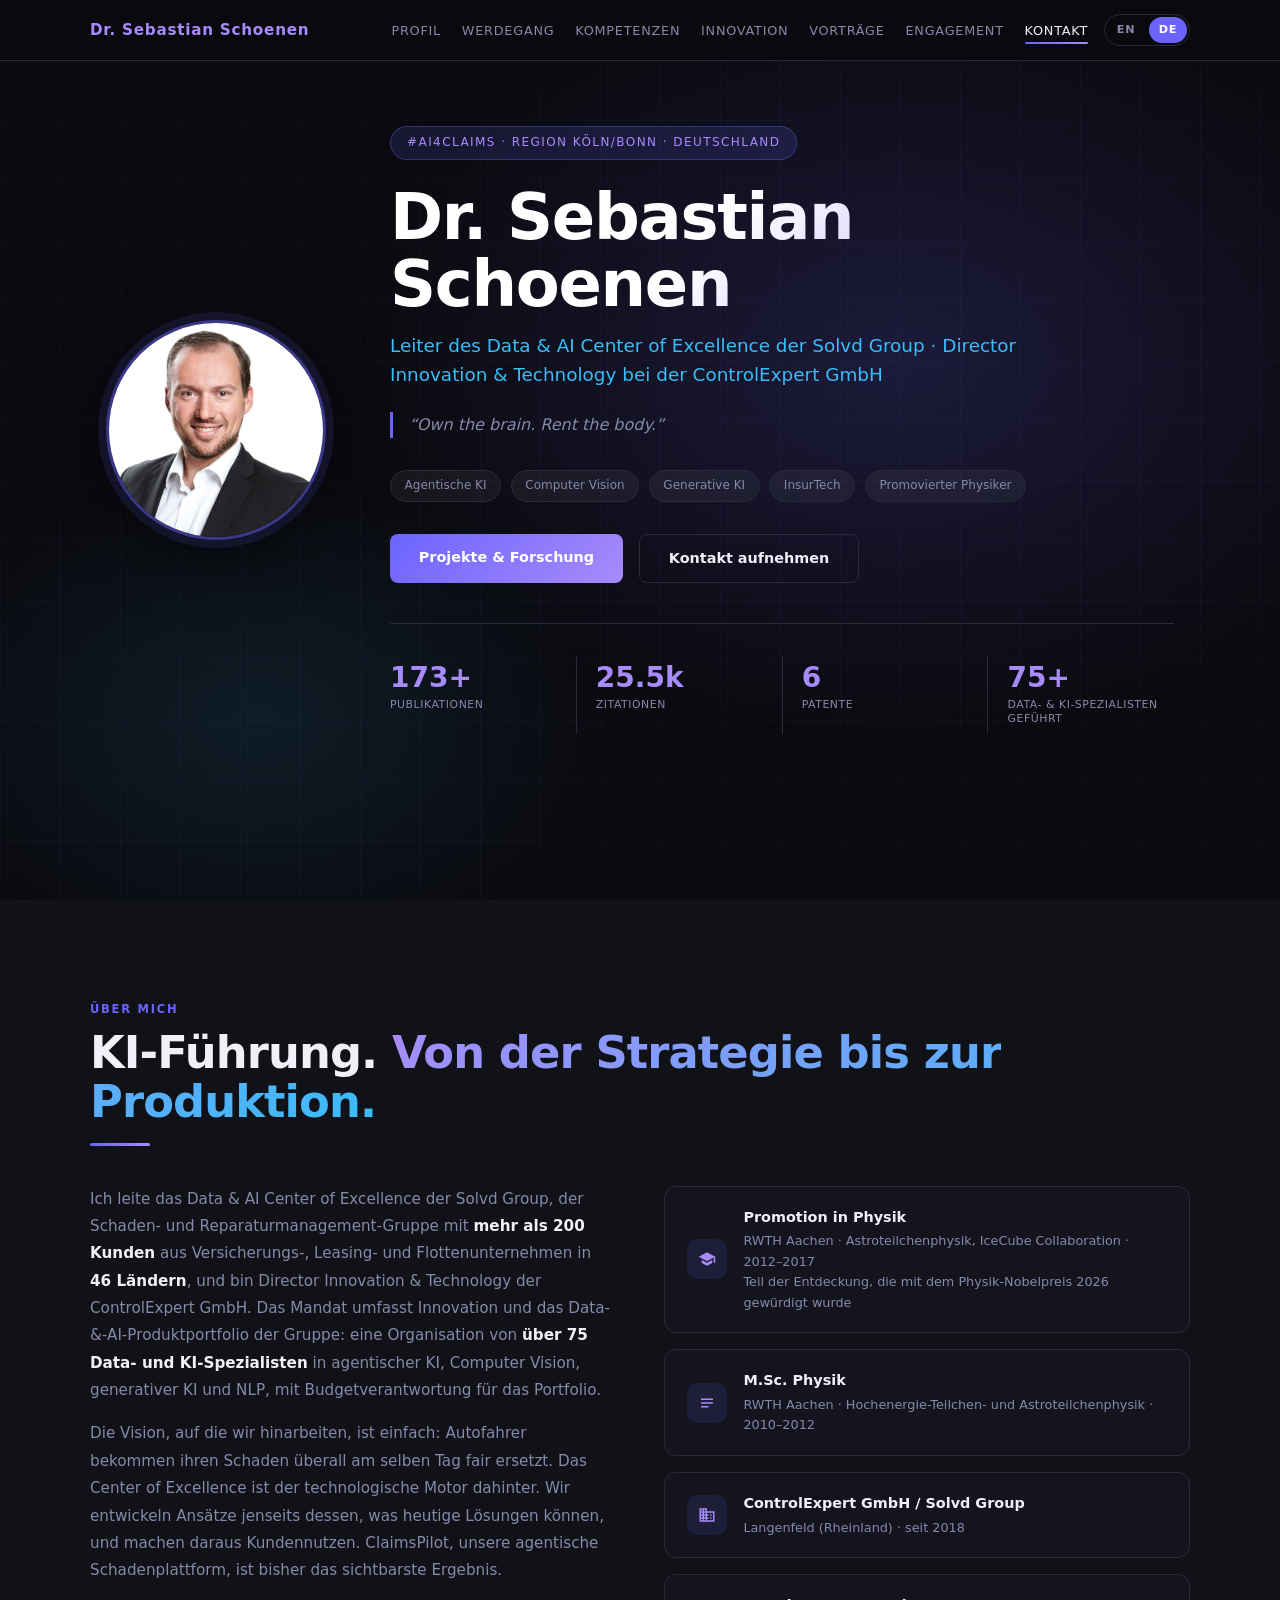
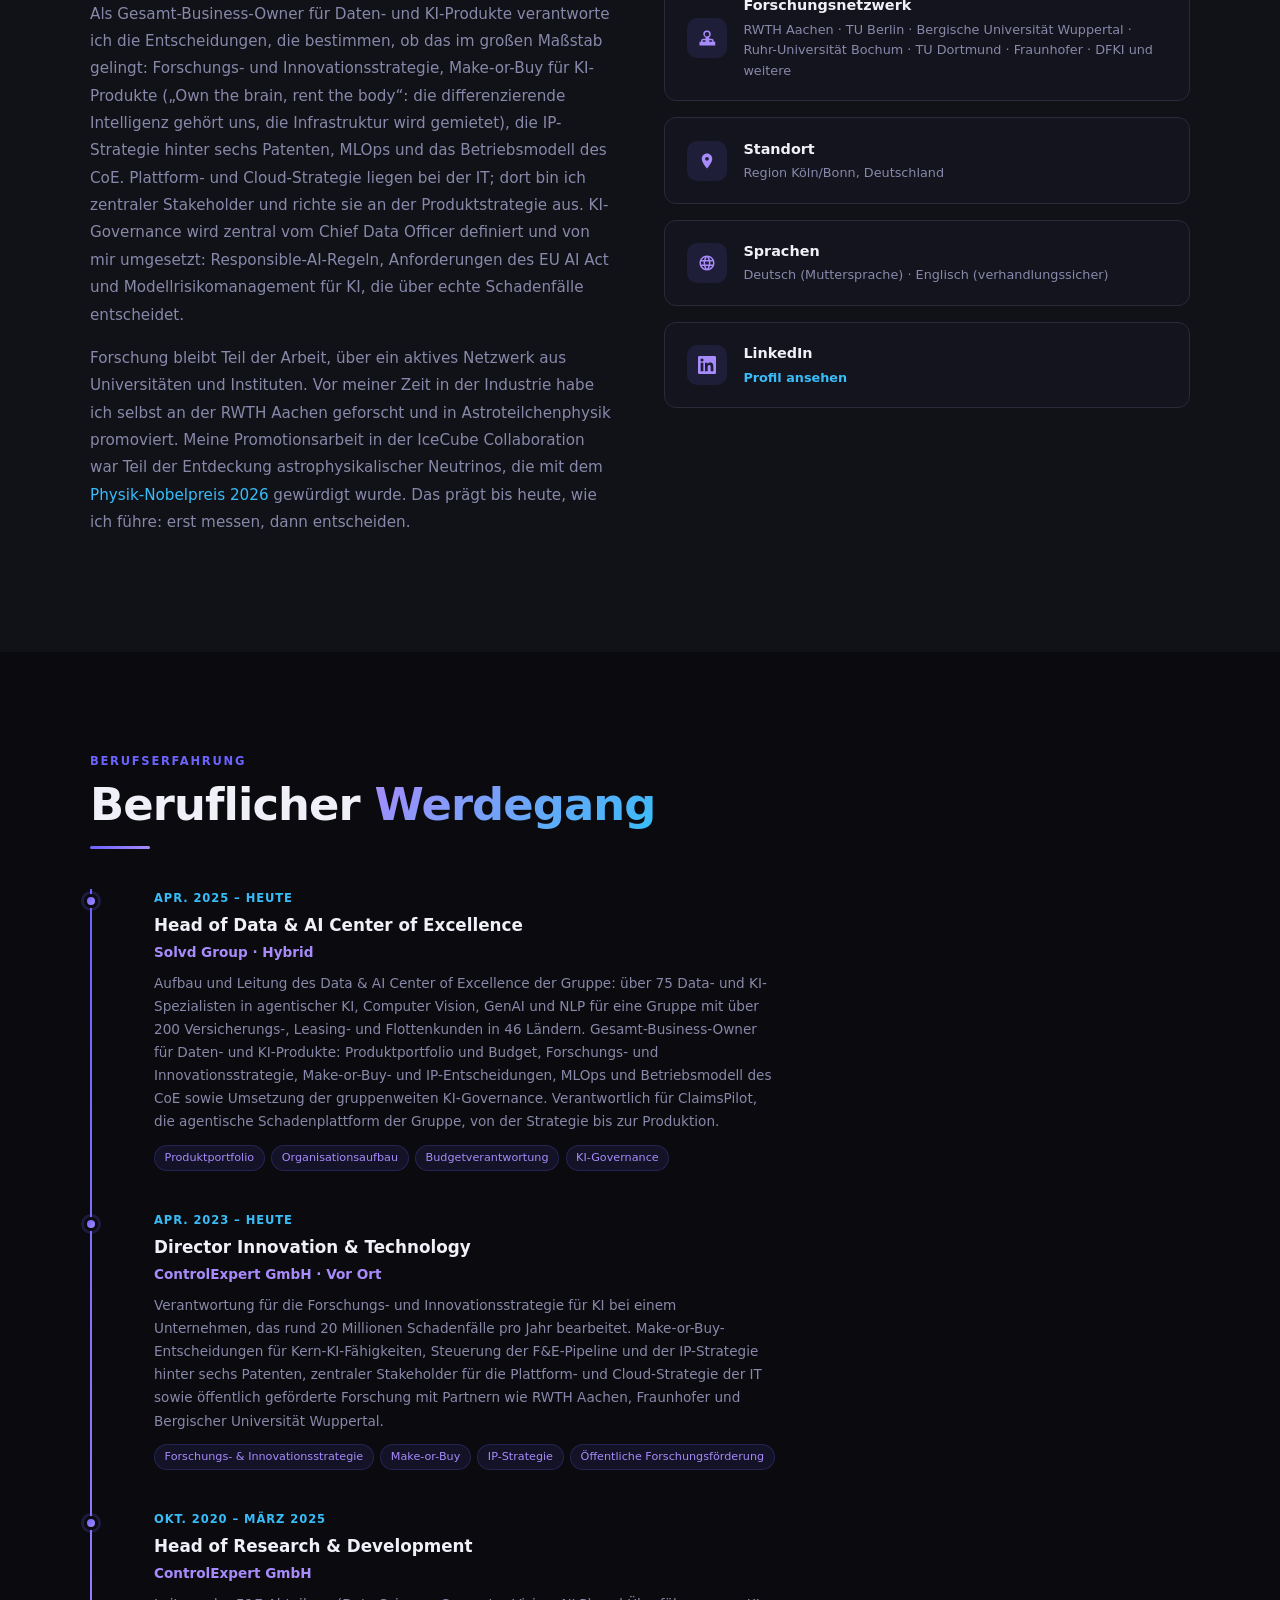
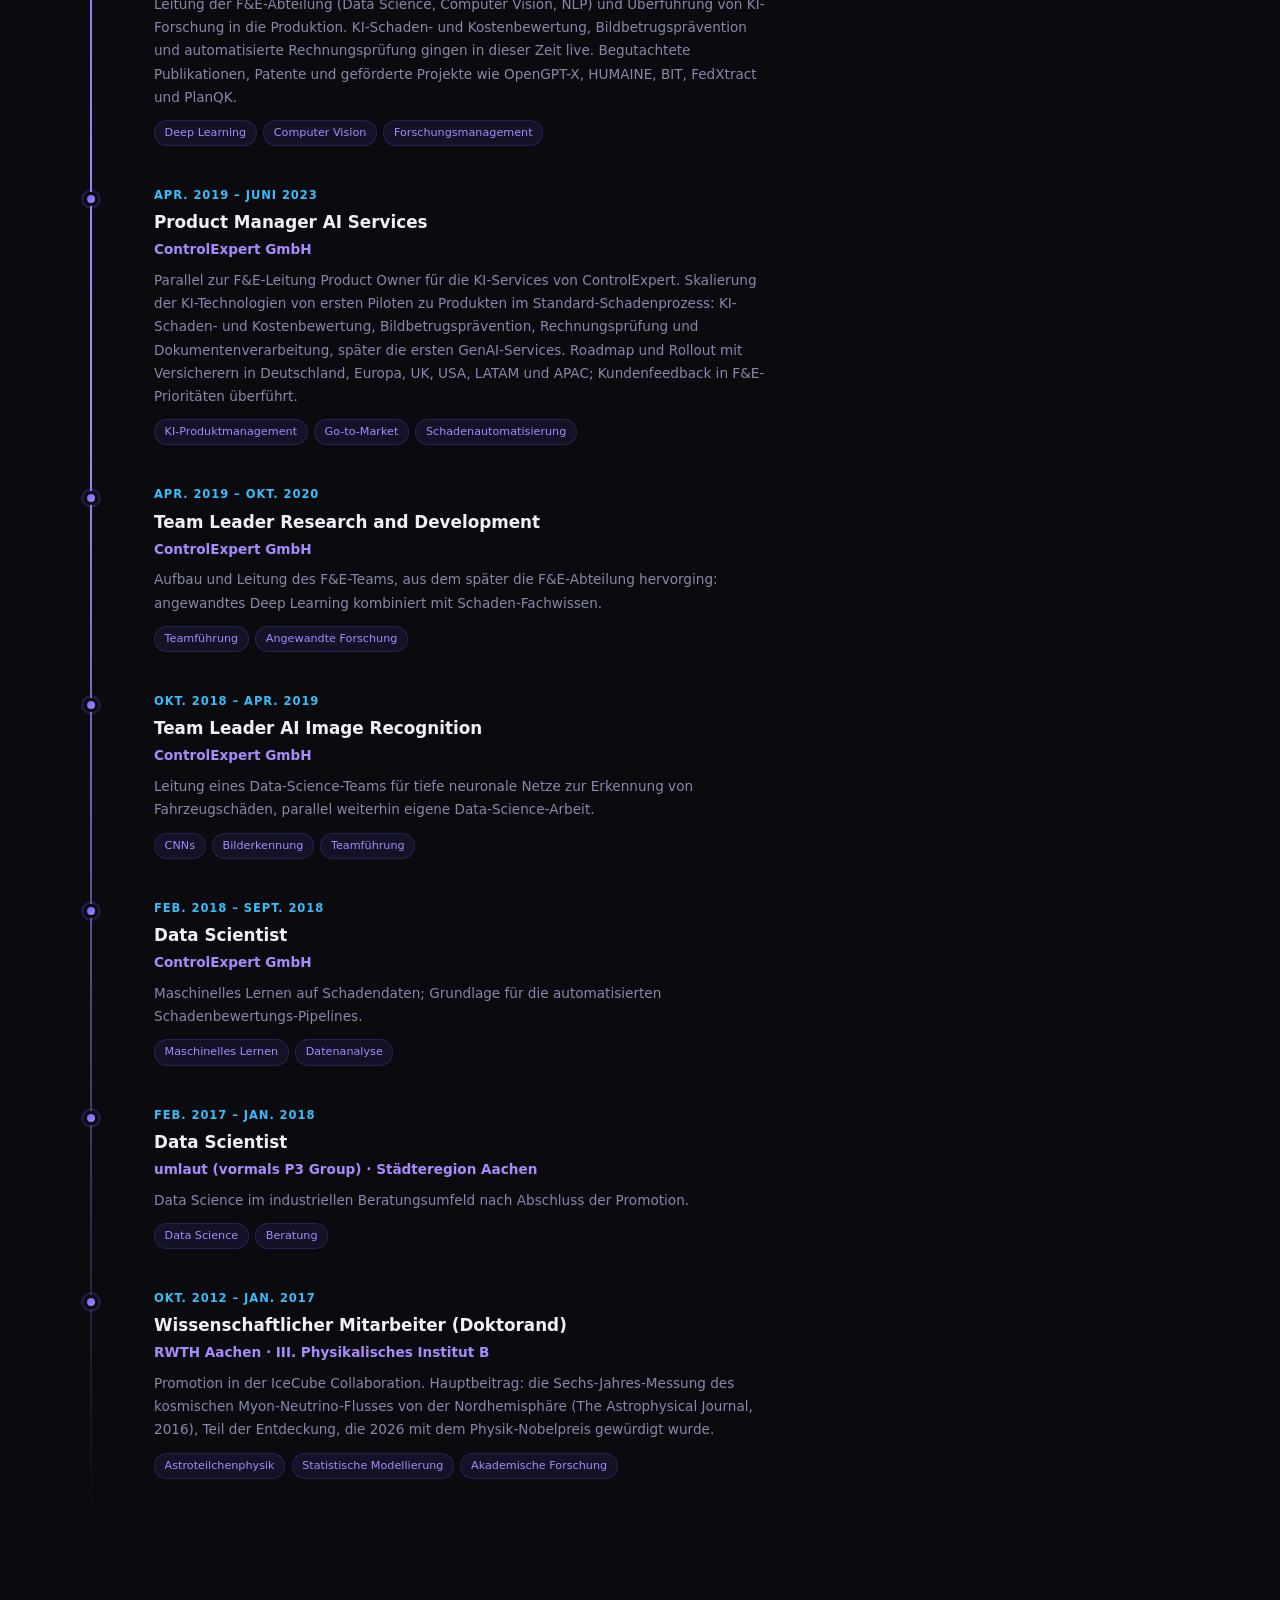
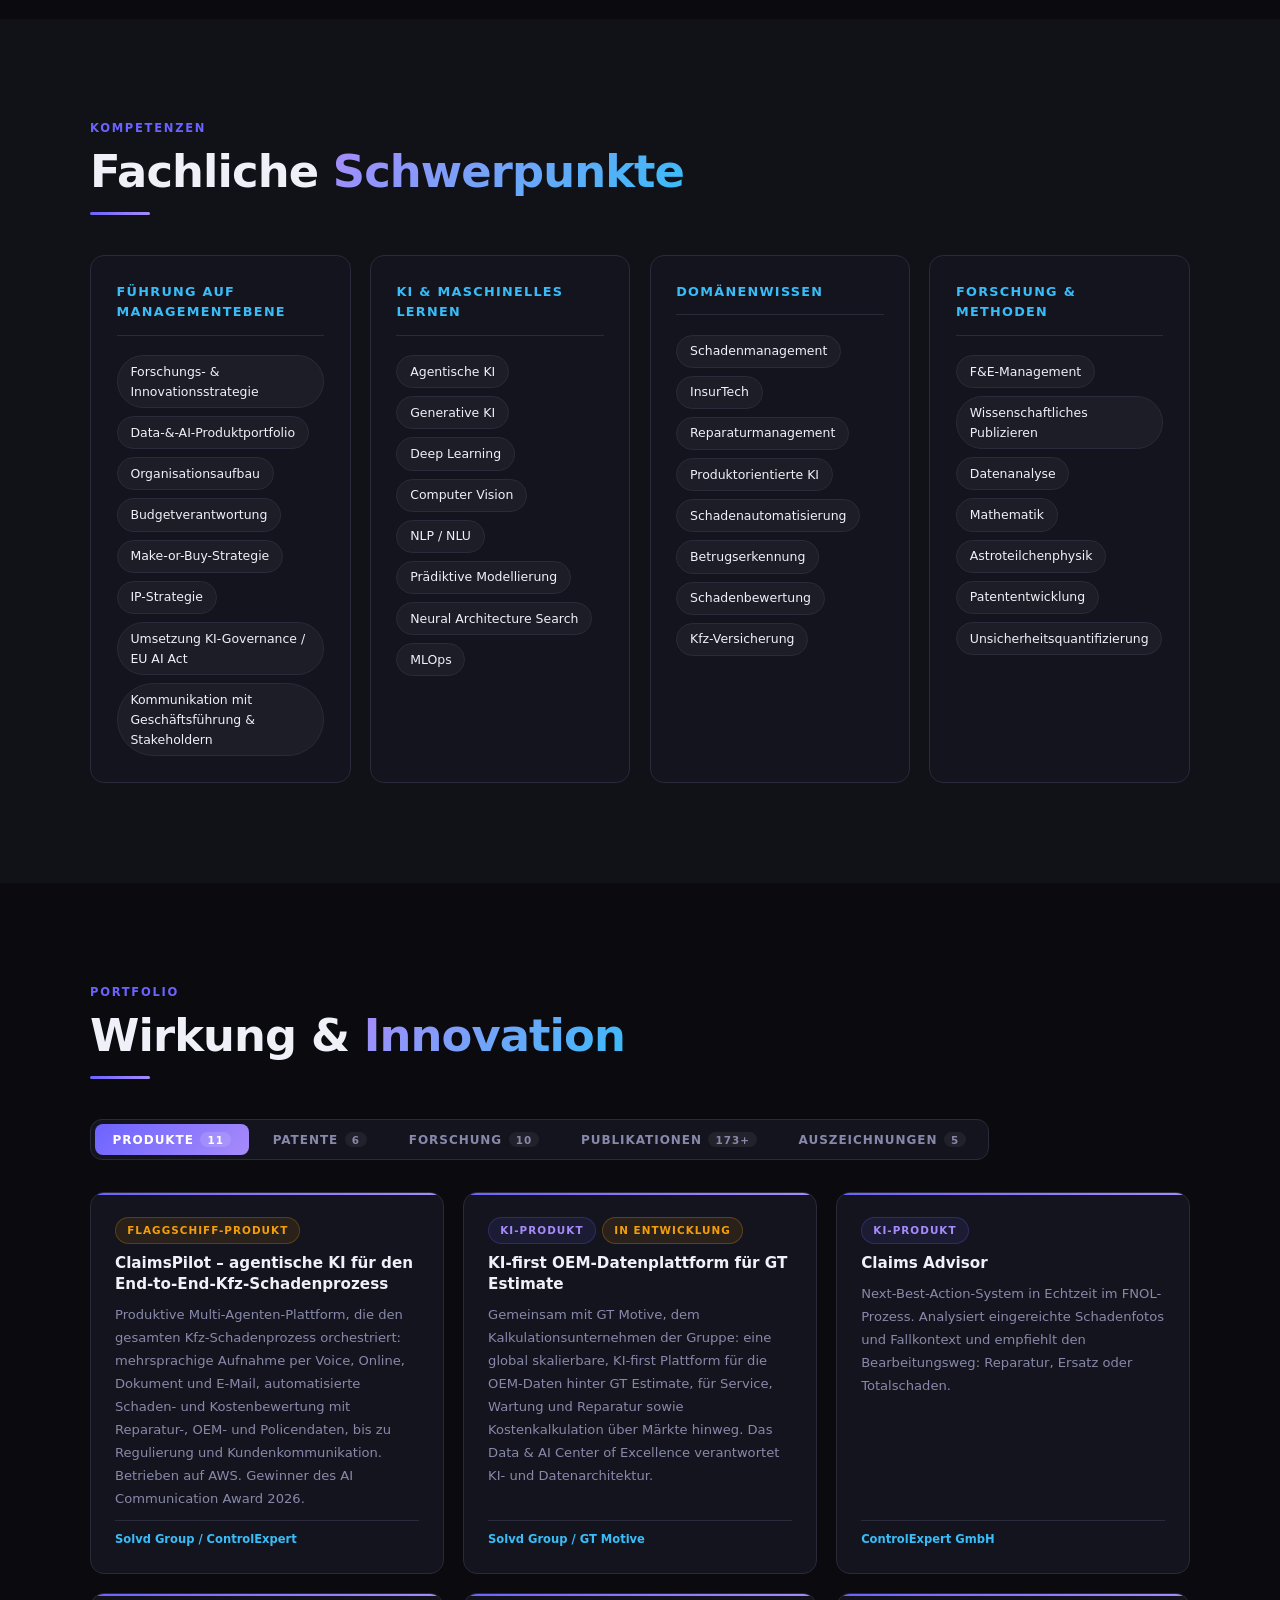
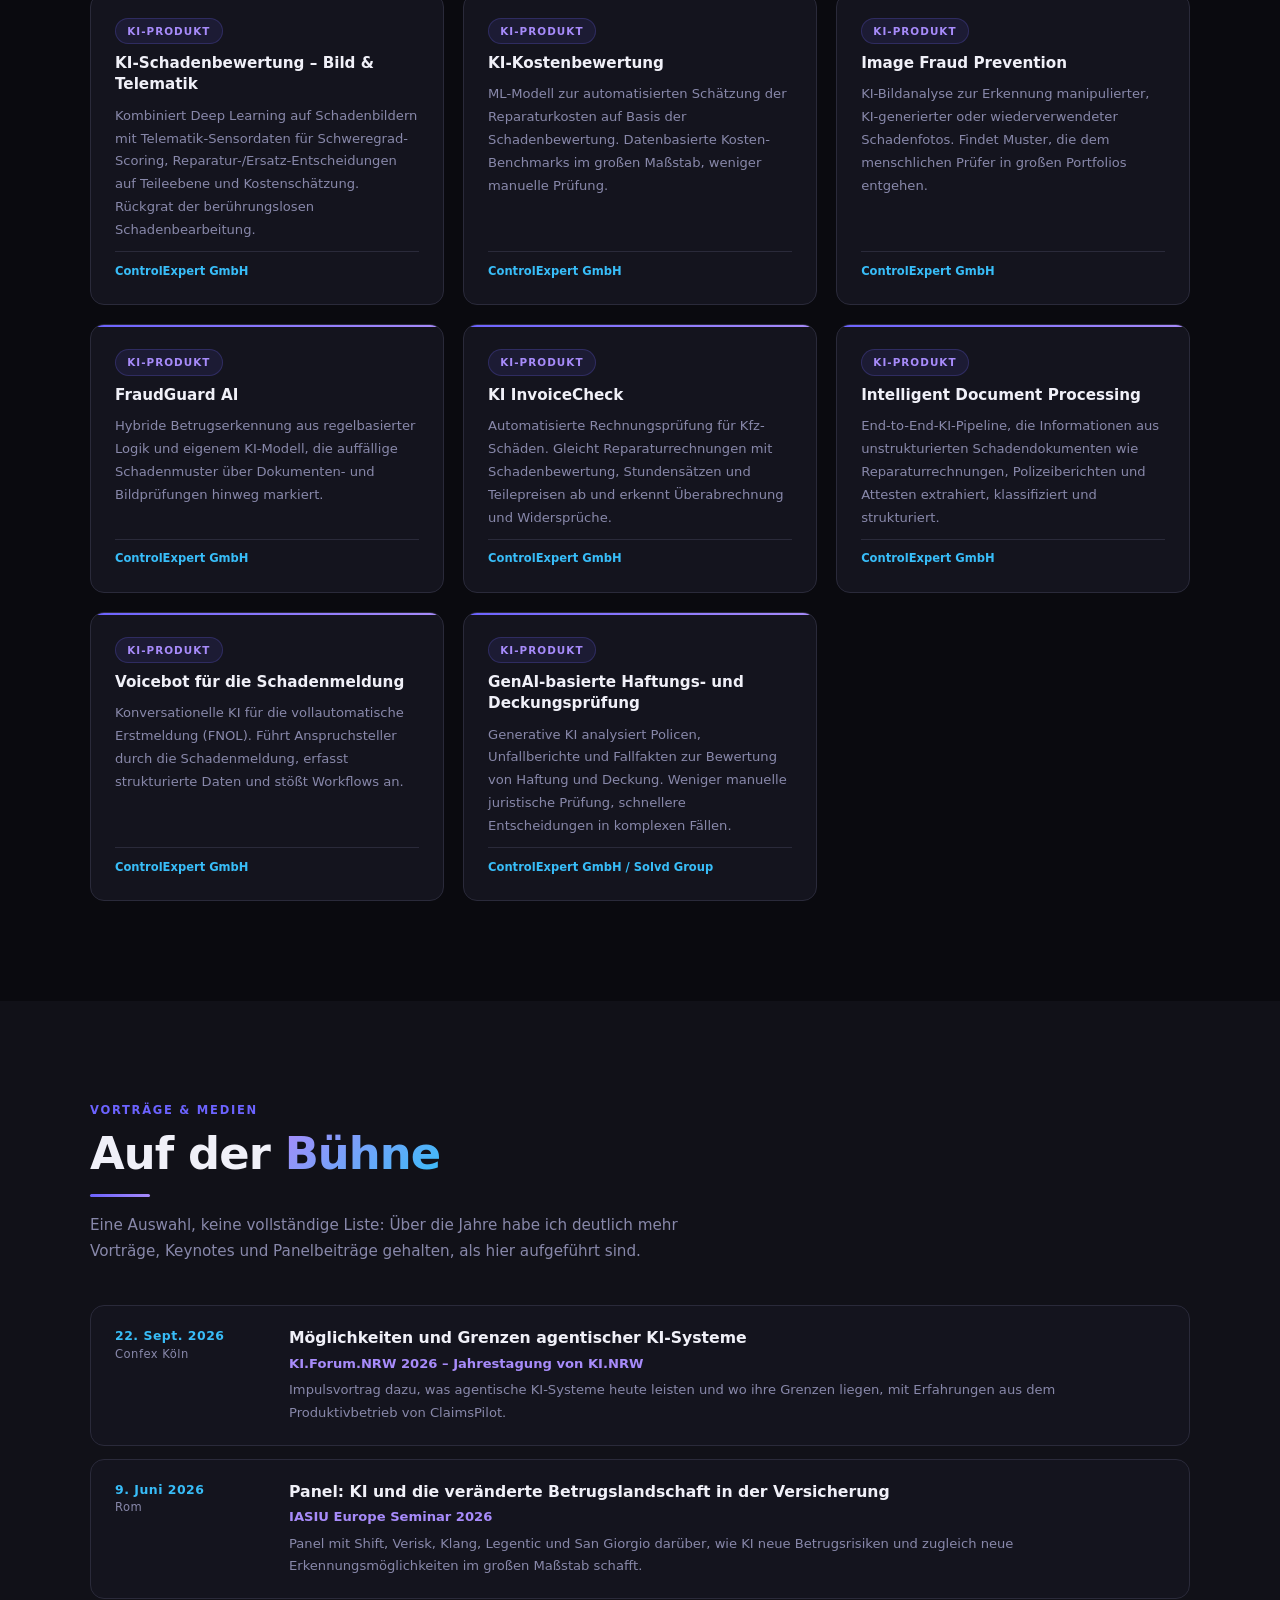
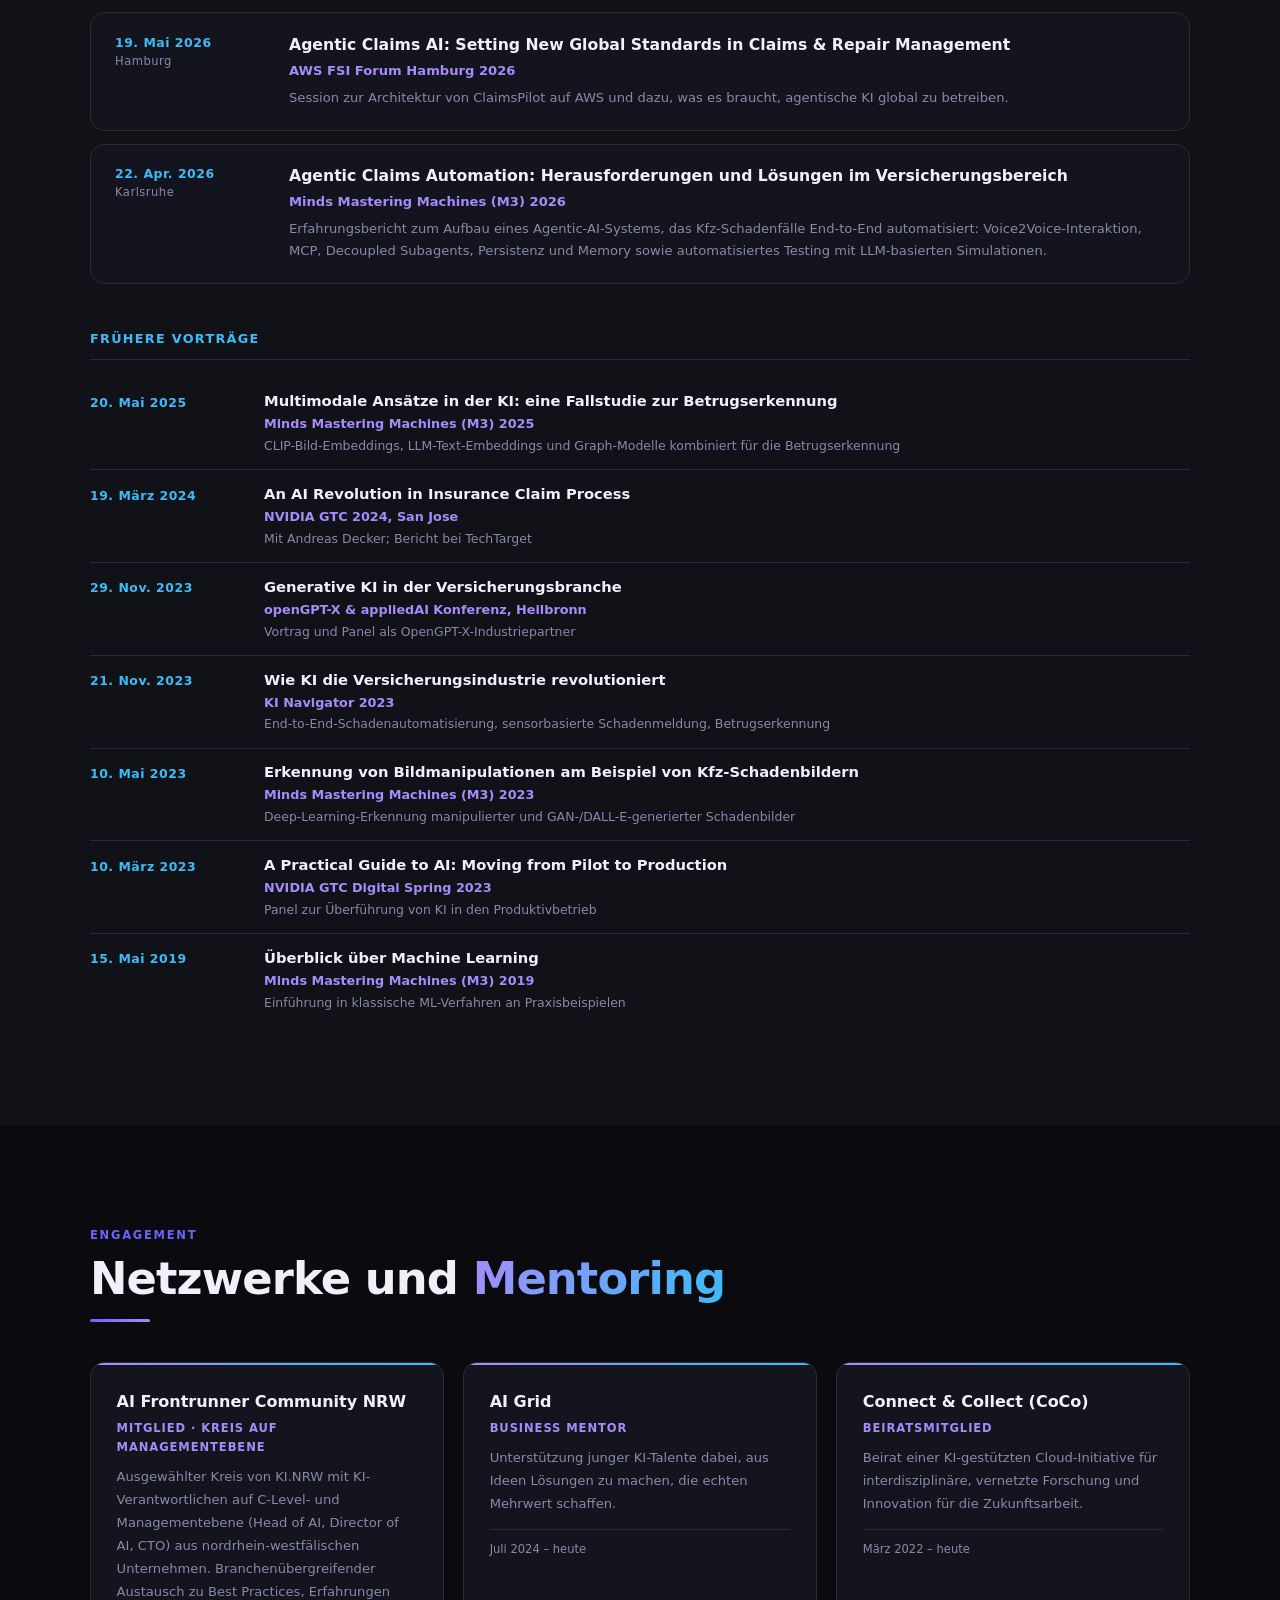
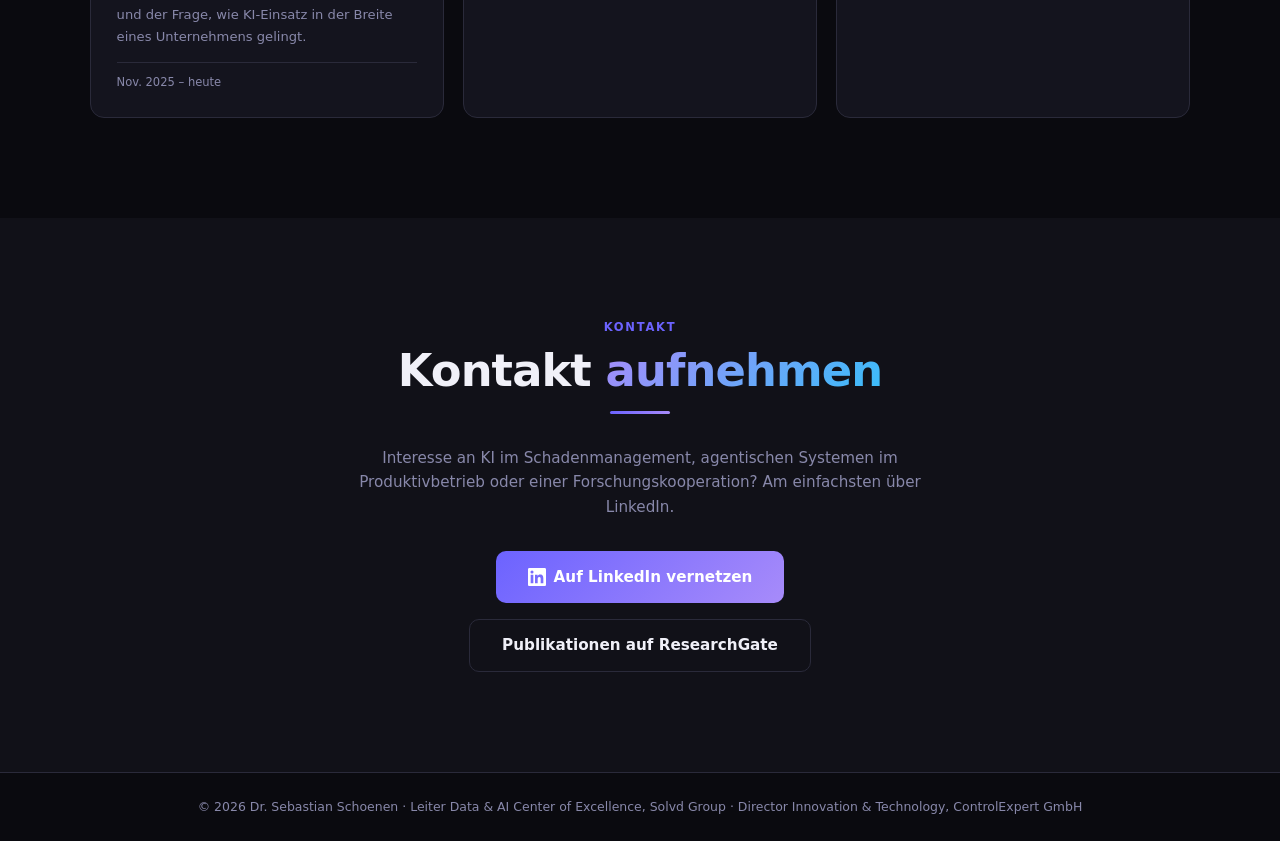
==== commit eb75e8e0: "add GT project" ====
--- a/de/index.html
+++ b/de/index.html
@@ -108,8 +108,8 @@
     <div class="sec-label">Portfolio</div>
     <h2 class="sec-title">Wirkung &amp; <span>Innovation</span></h2>
     <div class="sec-line" aria-hidden="true"></div>
-    <div class="tab-bar" role="tablist"><button class="tab-btn active" role="tab" id="tabbtn-products" aria-controls="tab-products" aria-selected="true" data-tab="products">Produkte <span class="tab-count">10</span></button><button class="tab-btn" role="tab" id="tabbtn-patents" aria-controls="tab-patents" aria-selected="false" data-tab="patents">Patente <span class="tab-count">6</span></button><button class="tab-btn" role="tab" id="tabbtn-research" aria-controls="tab-research" aria-selected="false" data-tab="research">Forschung <span class="tab-count">10</span></button><button class="tab-btn" role="tab" id="tabbtn-publications" aria-controls="tab-publications" aria-selected="false" data-tab="publications">Publikationen <span class="tab-count">173+</span></button><button class="tab-btn" role="tab" id="tabbtn-awards" aria-controls="tab-awards" aria-selected="false" data-tab="awards">Auszeichnungen <span class="tab-count">5</span></button></div>
-    <div class="proj-group visible" id="tab-products" role="tabpanel" aria-labelledby="tabbtn-products"><ul class="proj-grid"><li class="card-base reveal prod-card"><span class="pill pill-flagship">Flaggschiff-Produkt</span><h3>ClaimsPilot – agentische KI für den End-to-End-Kfz-Schadenprozess</h3><p>Produktive Multi-Agenten-Plattform, die den gesamten Kfz-Schadenprozess orchestriert: mehrsprachige Aufnahme per Voice, Online, Dokument und E-Mail, automatisierte Schaden- und Kostenbewertung mit Reparatur-, OEM- und Policendaten, bis zu Regulierung und Kundenkommunikation. Betrieben auf AWS. Gewinner des AI Communication Award 2026.</p><div class="card-meta"><strong>Solvd Group / ControlExpert</strong></div></li><li class="card-base reveal prod-card"><span class="pill pill-ai">KI-Produkt</span><h3>Claims Advisor</h3><p>Next-Best-Action-System in Echtzeit im FNOL-Prozess. Analysiert eingereichte Schadenfotos und Fallkontext und empfiehlt den Bearbeitungsweg: Reparatur, Ersatz oder Totalschaden.</p><div class="card-meta"><strong>ControlExpert GmbH</strong></div></li><li class="card-base reveal prod-card"><span class="pill pill-ai">KI-Produkt</span><h3>KI-Schadenbewertung – Bild &amp; Telematik</h3><p>Kombiniert Deep Learning auf Schadenbildern mit Telematik-Sensordaten für Schweregrad-Scoring, Reparatur-/Ersatz-Entscheidungen auf Teileebene und Kostenschätzung. Rückgrat der berührungslosen Schadenbearbeitung.</p><div class="card-meta"><strong>ControlExpert GmbH</strong></div></li><li class="card-base reveal prod-card"><span class="pill pill-ai">KI-Produkt</span><h3>KI-Kostenbewertung</h3><p>ML-Modell zur automatisierten Schätzung der Reparaturkosten auf Basis der Schadenbewertung. Datenbasierte Kosten-Benchmarks im großen Maßstab, weniger manuelle Prüfung.</p><div class="card-meta"><strong>ControlExpert GmbH</strong></div></li><li class="card-base reveal prod-card"><span class="pill pill-ai">KI-Produkt</span><h3>Image Fraud Prevention</h3><p>KI-Bildanalyse zur Erkennung manipulierter, KI-generierter oder wiederverwendeter Schadenfotos. Findet Muster, die dem menschlichen Prüfer in großen Portfolios entgehen.</p><div class="card-meta"><strong>ControlExpert GmbH</strong></div></li><li class="card-base reveal prod-card"><span class="pill pill-ai">KI-Produkt</span><h3>FraudGuard AI</h3><p>Hybride Betrugserkennung aus regelbasierter Logik und eigenem KI-Modell, die auffällige Schadenmuster über Dokumenten- und Bildprüfungen hinweg markiert.</p><div class="card-meta"><strong>ControlExpert GmbH</strong></div></li><li class="card-base reveal prod-card"><span class="pill pill-ai">KI-Produkt</span><h3>KI InvoiceCheck</h3><p>Automatisierte Rechnungsprüfung für Kfz-Schäden. Gleicht Reparaturrechnungen mit Schadenbewertung, Stundensätzen und Teilepreisen ab und erkennt Überabrechnung und Widersprüche.</p><div class="card-meta"><strong>ControlExpert GmbH</strong></div></li><li class="card-base reveal prod-card"><span class="pill pill-ai">KI-Produkt</span><h3>Intelligent Document Processing</h3><p>End-to-End-KI-Pipeline, die Informationen aus unstrukturierten Schadendokumenten wie Reparaturrechnungen, Polizeiberichten und Attesten extrahiert, klassifiziert und strukturiert.</p><div class="card-meta"><strong>ControlExpert GmbH</strong></div></li><li class="card-base reveal prod-card"><span class="pill pill-ai">KI-Produkt</span><h3>Voicebot für die Schadenmeldung</h3><p>Konversationelle KI für die vollautomatische Erstmeldung (FNOL). Führt Anspruchsteller durch die Schadenmeldung, erfasst strukturierte Daten und stößt Workflows an.</p><div class="card-meta"><strong>ControlExpert GmbH</strong></div></li><li class="card-base reveal prod-card"><span class="pill pill-ai">KI-Produkt</span><h3>GenAI-basierte Haftungs- und Deckungsprüfung</h3><p>Generative KI analysiert Policen, Unfallberichte und Fallfakten zur Bewertung von Haftung und Deckung. Weniger manuelle juristische Prüfung, schnellere Entscheidungen in komplexen Fällen.</p><div class="card-meta"><strong>ControlExpert GmbH / Solvd Group</strong></div></li></ul></div><div class="proj-group" id="tab-patents" role="tabpanel" aria-labelledby="tabbtn-patents" hidden><ul class="proj-grid"><li class="card-base reveal patent-card"><span class="pill pill-patent">US · EP · JP · DE</span><h3>Verfahren zur Bewertung von Schäden an einem Kraftfahrzeug</h3><p>KI-basiertes Verfahren zur Bewertung von Fahrzeugschäden aus Bilddateien: Schadenerkennung je Fahrzeugzone, Bestimmung des Schweregrads und Entscheidung je Teil, ob Reparatur oder Ersatz nötig ist.</p><div class="patent-num">US11397972B2 · EP3736758A1 · Priorität 05.03.2019 · Erteilt 26.07.2022</div></li><li class="card-base reveal patent-card"><span class="pill pill-patent">DE</span><h3>Automatische Erkennung von Fahrzeugschäden bei einem Unfall</h3><p>Sensorbasierte Erkennung über fortlaufend erfasste Beschleunigungs-, Geschwindigkeits- und Gierratenwerte während der Fahrt.</p><div class="patent-num">DE102019105535A1 · Priorität 05.03.2019</div></li><li class="card-base reveal patent-card"><span class="pill pill-patent">DE</span><h3>Automatische Erkennung von Schadenereignissen aus Bildmaterial</h3><p>Neuronales Netz erzeugt mehrere gewichtete Bounding Boxes, bildet daraus eine 2D-Dichtefunktion und nutzt sie zur Lokalisierung und Klassifikation von Schäden, jenseits der Grenzen von Non-Maximum Suppression.</p><div class="patent-num">DE102019129826A1 · DE102019129826B4 · Priorität 05.11.2019 · Erteilt 23.01.2025</div></li><li class="card-base reveal patent-card"><span class="pill pill-patent">DE</span><h3>Plausibilität eines Fahrzeug-Reparaturplans</h3><p>Verfahren zur Prüfung eines Reparaturplans auf technische Plausibilität mit Bewertung, welche Teile repariert oder ersetzt werden müssen.</p><div class="patent-num">DE102020105545A1 · Priorität 02.03.2020</div></li><li class="card-base reveal patent-card"><span class="pill pill-patent">DE</span><h3>Verfahren zum Auslesen einer Fahrzeug-Identifizierungsnummer</h3><p>KI-basierte Extraktion der FIN aus dem Bild eines Fahrzeugscheins oder des Fahrzeugs selbst für die automatisierte Fahrzeugidentifikation im Schadenprozess.</p><div class="patent-num">DE102019109941A1 · Priorität 15.04.2019</div></li><li class="card-base reveal patent-card"><span class="pill pill-patent">DE</span><h3>Einfache Annotation komplexer Schäden auf Bildmaterial</h3><p>Verfahren auf Basis neuronaler Netze zur Annotation komplexer Schäden auf Bildern, das die Erstellung von Trainingsdaten für KI-Schadenbewertung vereinfacht.</p><div class="patent-num">DE102019129968A1 · Priorität 06.11.2019</div></li></ul></div><div class="proj-group" id="tab-research" role="tabpanel" aria-labelledby="tabbtn-research" hidden><ul class="proj-grid"><li class="card-base reveal research-card"><div class="pill-row"><span class="pill pill-research">BMFTR · ErUM-Data</span><span class="pill pill-ongoing">Laufend</span></div><h3>ErUM-ARIA</h3><p>Effiziente KI-Methoden für physikalische Simulationen, gemeinsam entwickelt von RWTH Aachen, FAU Erlangen-Nürnberg und ControlExpert. Die Partner bringen Simulationsprobleme aus Astroteilchenphysik, Teilchenphysik, Ingenieurwissenschaften und digitaler Schadenabwicklung ein.</p><div class="card-meta"><strong>BMFTR · RWTH Aachen · FAU Erlangen-Nürnberg</strong> · seit 2026</div></li><li class="card-base reveal research-card"><div class="pill-row"><span class="pill pill-research">EFRE / JFT NRW</span><span class="pill pill-ongoing">Laufend</span></div><h3>PocketViz</h3><p>Mobile KI-App zur Erkennung und Vermessung von Oberflächendefekten aus multimodalen Daten (Bild, Tiefe, Text). Anwendungsfall von ControlExpert: Dellen und Kratzer an Fahrzeugkarosserien. Geleitet vom Institut TMDT der Bergischen Universität Wuppertal, weitere Anwendungspartner sind Dermanostic und Schorn.</p><div class="card-meta"><strong>Bergische Universität Wuppertal · EFRE/JFT NRW 2021–2027</strong></div></li><li class="card-base reveal research-card"><div class="pill-row"><span class="pill pill-research">EFRE / NRW</span><span class="pill pill-ongoing">Laufend</span></div><h3>Just Scan It 3D</h3><p>KI-Workflow, der Smartphone-Aufnahmen in präzise 3D-Meshes und Gaussian Splats für virtuelle Schadenbewertung und AR-gestützte Besichtigung überführt.</p><div class="card-meta"><strong>EFRE / Wirtschaftsministerium NRW</strong> · seit Sommer 2024</div></li><li class="card-base reveal research-card"><div class="pill-row"><span class="pill pill-research">Gaia-X · BMWK</span><span class="pill pill-done">Abgeschlossen</span></div><h3>OpenGPT-X</h3><p>Konsortium zum Aufbau großer offener Sprachmodelle im Gaia-X-Ökosystem, mit ControlExpert als Industriepartner für die Versicherungsbranche neben Fraunhofer, Aleph Alpha, DFKI, Forschungszentrum Jülich, IONOS, TU Dresden und WDR. Ergebnisse auf der openGPT-X &amp; appliedAI Konferenz 2023 vorgestellt.</p><div class="card-meta"><strong>Fraunhofer IAIS / IIS (Leitung) · BMWK</strong> · 2022–2024</div></li><li class="card-base reveal research-card"><div class="pill-row"><span class="pill pill-research">BMBF</span><span class="pill pill-done">Abgeschlossen</span></div><h3>FedXtract</h3><p>Open-Source-SDK für föderiertes Lernen, mit dem Unternehmen KI-Modelle zur Dokumentenextraktion gemeinsam trainieren, ohne Rohdaten zu teilen, und per Transfer Learning anpassen. ControlExpert brachte den Anwendungsfall Schadendokumente und gelabelte Daten ein.</p><div class="card-meta"><strong><a href="https://www.fedxtract.net/" target="_blank" rel="noopener">fedxtract.net</a> · Condat AG (Koordination) · Fraunhofer IAIS · FKZ 01IS21037A</strong> · 11/2021 – 04/2024</div></li><li class="card-base reveal research-card"><div class="pill-row"><span class="pill pill-research">Gaia-X · BMWK</span><span class="pill pill-done">Abgeschlossen</span></div><h3>Autowerkstatt 4.0</h3><p>Gewinnerprojekt des Gaia-X-Förderwettbewerbs des Bundes: ein KI-basiertes Ökosystem für die Fahrzeugdiagnose, das Werkstätten, Diagnosesystemanbieter und KI-Unternehmen über Gaia-X Federated Services vernetzt.</p><div class="card-meta"><strong>eco – Verband der Internetwirtschaft (Leitung) · BMWK</strong></div></li><li class="card-base reveal research-card"><div class="pill-row"><span class="pill pill-research">BMWK</span><span class="pill pill-done">Abgeschlossen</span></div><h3>PlanQK</h3><p>Plattform und Ökosystem für quantenunterstützte KI. ControlExpert ist seit 2021 assoziierter Partner und untersucht, wo quantenunterstützte KI dem Kfz-Schadenmanagement helfen kann.</p><div class="card-meta"><strong>StoneOne AG (Leitung) · BMWK</strong> · seit 2021</div></li><li class="card-base reveal research-card"><div class="pill-row"><span class="pill pill-research">BMBF</span><span class="pill pill-done">Abgeschlossen</span></div><h3>HUMAINE – Kompetenzzentrum für menschzentrierte KI</h3><p>Kompetenzzentrum für die Metropole Ruhr, das Methoden an der Schnittstelle von KI-Entwicklung, Validierung und menschzentrierter Arbeitsgestaltung in Industrie und KMU entwickelt.</p><div class="card-meta"><strong>BMBF / PTKA · Förderkennzeichen 02L19C200</strong></div></li><li class="card-base reveal research-card"><div class="pill-row"><span class="pill pill-research">EFRE / NRW</span><span class="pill pill-done">Abgeschlossen</span></div><h3>BIT – Bergische Innovationsplattform für KI</h3><p>EU- und NRW-geförderte KI-Transferplattform an der Bergischen Universität Wuppertal. ControlExpert brachte angewandte F&amp;E ein, die akademische KI-Forschung mit Automotive- und Versicherungsanwendungen verbindet.</p><div class="card-meta"><strong>Bergische Universität Wuppertal / EFRE NRW</strong></div></li><li class="card-base reveal research-card"><div class="pill-row"><span class="pill pill-research">NRW</span><span class="pill pill-done">Abgeschlossen</span></div><h3>IT'S DIGITIVE – Sichere digitale Auftragsabwicklung für 3D-Druck</h3><p>NRW-gefördertes Projekt zum Aufbau eines Ersatzteil-Ökosystems für die Automobilindustrie mit sicherer digitaler Auftragsabwicklung für den produktiven Einsatz von 3D-Druck.</p><div class="card-meta"><strong>Land Nordrhein-Westfalen</strong></div></li></ul></div><div class="proj-group" id="tab-publications" role="tabpanel" aria-labelledby="tabbtn-publications" hidden><div class="pub-group"><h3 class="group-title">Angewandte KI &amp; Industrie</h3><ul class="proj-grid"><li class="card-base reveal pub-card"><span class="pill pill-pub">Springer · Mai 2024</span><h4>Uncertainty estimates for semantic segmentation: providing enhanced reliability for automated motor claims handling</h4><p>Meta-Klassifikationsmodell zur Bewertung der Präzision segmentierter Karosserieteile bei schlechten Fotobedingungen. AUROC 0,915; das Entfernen unsicherer Segmente hebt die mittlere IoU um 16 Prozentpunkte und senkt Fehlsegmente um 77 %.</p><div class="card-meta"><strong>Machine Vision and Applications · Küchler, Kröll, Schoenen, Witte</strong></div></li><li class="card-base reveal pub-card"><span class="pill pill-pub">Springer · Sept. 2024</span><h4>ResBuilder: Automated learning of depth with residual structures</h4><p>Neural Architecture Search, die ResNet-Architekturen von Grund auf baut, nahe am State of the Art bei geringerem Rechenaufwand. Einmal auf CIFAR-10 abgestimmte Standardparameter generalisieren auf einen proprietären Betrugserkennungsdatensatz.</p><div class="card-meta"><strong>ICANN 2024 · <a href="https://arxiv.org/abs/2308.08504" target="_blank" rel="noopener">arXiv:2308.08504</a></strong></div></li><li class="card-base reveal pub-card"><span class="pill pill-pub">IEEE/CVF WACV · Dez. 2023</span><h4>Identifying label errors in object detection datasets by loss inspection</h4><p>Erster Benchmark für die Erkennung von Label-Fehlern in Objektdetektionsdaten plus ein Loss-basiertes Verfahren, das alle Baselines schlägt. Findet echte Label-Fehler in öffentlichen Testdaten (Präzision bis 71,5 %) und in einem proprietären Datensatz (97 %).</p><div class="card-meta"><strong>Winter Conference on Applications of Computer Vision (WACV 2024)</strong></div></li><li class="card-base reveal pub-card"><span class="pill pill-pub">SIU Today · Apr. 2024</span><h4>Image Fraud Prevention: Enhancing security and efficiency with image recognition for claims automation</h4><p>Praxisartikel dazu, wie Computer Vision die Reparaturkostenermittlung automatisiert und zugleich Echtzeit-Betrugsprävention in den Schadenprozess einbettet, und was für den Einsatz entlang der Wertschöpfungskette nötig ist.</p><div class="card-meta"><strong>SIU Today – Update on Insurance Fraud</strong></div></li><li class="card-base reveal pub-card"><span class="pill pill-pub">VVW · Apr. 2023</span><h4>Innovatives Schadenmanagement – Wie Technologie die Wertschöpfungskette bei Versicherungsunternehmen revolutioniert</h4><p>Buchbeitrag zur technologiegetriebenen Transformation der Wertschöpfungskette im Versicherungsschaden.</p><div class="card-meta"><strong>In: Insurance &amp; Innovation 2023 (Hg. Andreas Eckstein) · Verlag Versicherungswirtschaft, Karlsruhe</strong></div></li><li class="card-base reveal pub-card"><span class="pill pill-pub">J. Design Research · Dez. 2022</span><h4>Identification of similar design principles of passenger cars using deep neural networks</h4><p>Ein auf Markenklassifikation trainiertes Netz wird per systematischer Fehleranalyse genutzt, um Fahrzeugmodelle mit ähnlichen Designprinzipien über Herstellergrenzen hinweg zu identifizieren.</p><div class="card-meta"><strong>Journal of Design Research, Vol. 20, No. 2</strong></div></li><li class="card-base reveal pub-card"><span class="pill pill-pub">IEEE ITSC · Okt. 2021</span><h4>Fully automated, realistic license plate substitution in real-life images</h4><p>CycleGAN-basiertes System, das Kennzeichen in Bildausschnitten durch beliebige Muster ersetzt und dabei Pose, Beleuchtung und Schärfe erhält, trainiert ohne Labels. Validiert über Kennzeichenerkennung, Akzeptanzstudie und FID.</p><div class="card-meta"><strong>Intelligent Transportation Systems Conference, Indianapolis</strong></div></li></ul></div><div class="pub-group"><h3 class="group-title">Physik – IceCube Neutrino Observatory (Physik-Nobelpreis 2026)</h3><ul class="proj-grid"><li class="card-base reveal pub-card"><span class="pill pill-pub">Dissertation · Juli 2017</span><h4>Discovery and characterization of a diffuse astrophysical muon neutrino flux with the IceCube Neutrino Observatory</h4><p>Dissertation, RWTH Aachen, III. Physikalisches Institut B.</p><div class="card-meta"><strong><a href="https://publications.rwth-aachen.de/record/696221" target="_blank" rel="noopener">publications.rwth-aachen.de</a></strong></div></li><li class="card-base reveal pub-card"><span class="pill pill-pub">Astrophysical Journal · Dez. 2016</span><h4>Observation and characterization of a cosmic muon neutrino flux from the Northern Hemisphere using six years of IceCube data</h4><p>Schließt einen rein atmosphärischen Ursprung der höchstenergetischen Myon-Neutrino-Ereignisse mit 5,6σ aus und charakterisiert den astrophysikalischen Fluss mit hartem Spektralindex 2,13 ± 0,13; das höchstenergetische Ereignis hat eine rekonstruierte Myonenergie von 4,5 PeV.</p><div class="card-meta"><strong>The Astrophysical Journal, Vol. 833, No. 1 · IceCube Collaboration · Hauptbeitrag meiner Promotion</strong></div></li><li class="card-base reveal pub-card"><span class="pill pill-pub">Science · Juli 2018</span><h4>Multimessenger observations of a flaring blazar coincident with high-energy neutrino IceCube-170922A</h4><p>Erste Identifikation einer wahrscheinlichen Quelle hochenergetischer kosmischer Neutrinos: Das IceCube-Ereignis vom 22. September 2017 fiel mit einem Gammastrahlen-Ausbruch des Blazars TXS 0506+056 zusammen, beobachtet von 18 Teleskopen über das gesamte elektromagnetische Spektrum.</p><div class="card-meta"><strong>Science, Vol. 361, eaat1378 · IceCube, Fermi-LAT, MAGIC u. a.</strong></div></li><li class="card-base reveal pub-card"><span class="pill pill-pub">Nature · Nov. 2017</span><h4>Measurement of the multi-TeV neutrino interaction cross-section with IceCube using Earth absorption</h4><p>Erste Messung des Neutrino-Nukleon-Wirkungsquerschnitts bei Energien von 6,3 bis 980 TeV, weit jenseits der Reichweite von Beschleunigern, mit der Erde selbst als Target und der Absorption aufwärts laufender Neutrinos als Observable.</p><div class="card-meta"><strong>Nature 551, 596–600 · IceCube Collaboration</strong></div></li><li class="card-base reveal pub-card"><span class="pill pill-pub">Nature Physics · Sept. 2018</span><h4>Neutrino interferometry for high-precision tests of Lorentz symmetry with IceCube</h4><p>Atmosphärische Neutrinos auf ihrem Weg durch die Erde wirken als Interferometer für die Raumzeit-Symmetrie. Die Analyse setzt einige der bis dahin schärfsten Grenzen für Lorentz-Verletzung im Neutrinosektor.</p><div class="card-meta"><strong>Nature Physics 14, 961–966 · IceCube Collaboration</strong></div></li><li class="card-base reveal pub-card"><span class="pill pill-pub">Eur. Phys. J. C · Juli 2014</span><h4>Search for non-relativistic magnetic monopoles with IceCube</h4><p>Suche nach magnetischen Monopolen aus der GUT-Ära über katalysierten Nukleonzerfall. Kein Signal; Flussgrenzen um ein bis zwei Größenordnungen verbessert, drei Größenordnungen unter der Parker-Grenze.</p><div class="card-meta"><strong>Eur. Phys. J. C 74:2938 · IceCube Collaboration</strong></div></li></ul></div><p class="more-note">Auswahl. Insgesamt 173 Publikationen und 25.504 Zitationen, die meisten als Autor innerhalb der IceCube Collaboration · <a href="https://www.researchgate.net/profile/Sebastian-Schoenen" target="_blank" rel="noopener">Vollständige Liste auf ResearchGate</a></p></div><div class="proj-group" id="tab-awards" role="tabpanel" aria-labelledby="tabbtn-awards" hidden><ul class="awards-grid"><li class="award-card reveal"><div class="award-rank">Branchenpreis · 2026</div><h3>AI Communication Award 2026 – Gewinner</h3><p>ClaimsPilot gewann die Kategorie „KI-Strategie, Analytics &amp; Agenten in der Kommunikation“. Die unabhängige Jury aus Wissenschaft und Wirtschaft würdigte die agentische Plattform, die den Kfz-Schadenprozess von der Erstmeldung bis zur Auszahlung orchestriert. Ich habe den Preis stellvertretend für das Team entgegengenommen.</p><div class="award-meta"><strong>AI Communication Award / ZIEHL-ABEGG SE · Juli 2026</strong></div></li><li class="award-card reveal"><div class="award-rank">Branchenpreis · 2024</div><h3>KI Innovation Award 2024 – Kategorie Heavyweight</h3><p>Verliehen von F.A.Z. Institut und KI Bundesverband auf der Konferenz „Innovative Leaders“ für den KI-gestützten Schaden- und Reparaturmanagementprozess von ControlExpert, aufgebaut auf den KI-Produkten, die meine F&amp;E-Organisation in die Produktion gebracht hat. Ich habe den Preis stellvertretend für das Team entgegengenommen.</p><div class="award-meta"><strong>F.A.Z. Institut · KI Bundesverband · Juli 2024</strong></div></li><li class="award-card reveal"><div class="award-rank">Hackathon · 3. Platz</div><h3>Talanx Insurance Hackathon</h3><p>Dritter Platz beim Talanx Insurance Hackathon für angewandte KI in der Versicherung.</p><div class="award-meta"><strong>Talanx · April 2018 · <a href="https://www.hackitover.com" target="_blank" rel="noopener">hackitover.com</a></strong></div></li><li class="award-card reveal"><div class="award-rank">Akademische Auszeichnung</div><h3>Springorum-Denkmünze</h3><p>Medaille des Fördervereins der RWTH Aachen (proRWTH) für herausragende Studienleistungen.</p><div class="award-meta"><strong>Förderverein der RWTH Aachen · Juli 2013 · <a href="http://www.prorwth.de/auszeichnen/springorum-denkmuenze/" target="_blank" rel="noopener">prorwth.de</a></strong></div></li><li class="award-card reveal"><div class="award-rank">Stipendium</div><h3>Stipendiat eines DFG-Graduiertenkollegs</h3><p>Promotionsstipendium in einem von der DFG geförderten Graduiertenkolleg der Physik an der RWTH Aachen.</p><div class="award-meta"><strong>Deutsche Forschungsgemeinschaft (DFG) · April 2013</strong></div></li></ul></div>
+    <div class="tab-bar" role="tablist"><button class="tab-btn active" role="tab" id="tabbtn-products" aria-controls="tab-products" aria-selected="true" data-tab="products">Produkte <span class="tab-count">11</span></button><button class="tab-btn" role="tab" id="tabbtn-patents" aria-controls="tab-patents" aria-selected="false" data-tab="patents">Patente <span class="tab-count">6</span></button><button class="tab-btn" role="tab" id="tabbtn-research" aria-controls="tab-research" aria-selected="false" data-tab="research">Forschung <span class="tab-count">10</span></button><button class="tab-btn" role="tab" id="tabbtn-publications" aria-controls="tab-publications" aria-selected="false" data-tab="publications">Publikationen <span class="tab-count">173+</span></button><button class="tab-btn" role="tab" id="tabbtn-awards" aria-controls="tab-awards" aria-selected="false" data-tab="awards">Auszeichnungen <span class="tab-count">5</span></button></div>
+    <div class="proj-group visible" id="tab-products" role="tabpanel" aria-labelledby="tabbtn-products"><ul class="proj-grid"><li class="card-base reveal prod-card"><div class="pill-row"><span class="pill pill-flagship">Flaggschiff-Produkt</span></div><h3>ClaimsPilot – agentische KI für den End-to-End-Kfz-Schadenprozess</h3><p>Produktive Multi-Agenten-Plattform, die den gesamten Kfz-Schadenprozess orchestriert: mehrsprachige Aufnahme per Voice, Online, Dokument und E-Mail, automatisierte Schaden- und Kostenbewertung mit Reparatur-, OEM- und Policendaten, bis zu Regulierung und Kundenkommunikation. Betrieben auf AWS. Gewinner des AI Communication Award 2026.</p><div class="card-meta"><strong>Solvd Group / ControlExpert</strong></div></li><li class="card-base reveal prod-card"><div class="pill-row"><span class="pill pill-ai">KI-Produkt</span><span class="pill pill-upcoming">In Entwicklung</span></div><h3>KI-first OEM-Datenplattform für GT Estimate</h3><p>Gemeinsam mit GT Motive, dem Kalkulationsunternehmen der Gruppe: eine global skalierbare, KI-first Plattform für die OEM-Daten hinter GT Estimate, für Service, Wartung und Reparatur sowie Kostenkalkulation über Märkte hinweg. Das Data &amp; AI Center of Excellence verantwortet KI- und Datenarchitektur.</p><div class="card-meta"><strong>Solvd Group / GT Motive</strong></div></li><li class="card-base reveal prod-card"><div class="pill-row"><span class="pill pill-ai">KI-Produkt</span></div><h3>Claims Advisor</h3><p>Next-Best-Action-System in Echtzeit im FNOL-Prozess. Analysiert eingereichte Schadenfotos und Fallkontext und empfiehlt den Bearbeitungsweg: Reparatur, Ersatz oder Totalschaden.</p><div class="card-meta"><strong>ControlExpert GmbH</strong></div></li><li class="card-base reveal prod-card"><div class="pill-row"><span class="pill pill-ai">KI-Produkt</span></div><h3>KI-Schadenbewertung – Bild &amp; Telematik</h3><p>Kombiniert Deep Learning auf Schadenbildern mit Telematik-Sensordaten für Schweregrad-Scoring, Reparatur-/Ersatz-Entscheidungen auf Teileebene und Kostenschätzung. Rückgrat der berührungslosen Schadenbearbeitung.</p><div class="card-meta"><strong>ControlExpert GmbH</strong></div></li><li class="card-base reveal prod-card"><div class="pill-row"><span class="pill pill-ai">KI-Produkt</span></div><h3>KI-Kostenbewertung</h3><p>ML-Modell zur automatisierten Schätzung der Reparaturkosten auf Basis der Schadenbewertung. Datenbasierte Kosten-Benchmarks im großen Maßstab, weniger manuelle Prüfung.</p><div class="card-meta"><strong>ControlExpert GmbH</strong></div></li><li class="card-base reveal prod-card"><div class="pill-row"><span class="pill pill-ai">KI-Produkt</span></div><h3>Image Fraud Prevention</h3><p>KI-Bildanalyse zur Erkennung manipulierter, KI-generierter oder wiederverwendeter Schadenfotos. Findet Muster, die dem menschlichen Prüfer in großen Portfolios entgehen.</p><div class="card-meta"><strong>ControlExpert GmbH</strong></div></li><li class="card-base reveal prod-card"><div class="pill-row"><span class="pill pill-ai">KI-Produkt</span></div><h3>FraudGuard AI</h3><p>Hybride Betrugserkennung aus regelbasierter Logik und eigenem KI-Modell, die auffällige Schadenmuster über Dokumenten- und Bildprüfungen hinweg markiert.</p><div class="card-meta"><strong>ControlExpert GmbH</strong></div></li><li class="card-base reveal prod-card"><div class="pill-row"><span class="pill pill-ai">KI-Produkt</span></div><h3>KI InvoiceCheck</h3><p>Automatisierte Rechnungsprüfung für Kfz-Schäden. Gleicht Reparaturrechnungen mit Schadenbewertung, Stundensätzen und Teilepreisen ab und erkennt Überabrechnung und Widersprüche.</p><div class="card-meta"><strong>ControlExpert GmbH</strong></div></li><li class="card-base reveal prod-card"><div class="pill-row"><span class="pill pill-ai">KI-Produkt</span></div><h3>Intelligent Document Processing</h3><p>End-to-End-KI-Pipeline, die Informationen aus unstrukturierten Schadendokumenten wie Reparaturrechnungen, Polizeiberichten und Attesten extrahiert, klassifiziert und strukturiert.</p><div class="card-meta"><strong>ControlExpert GmbH</strong></div></li><li class="card-base reveal prod-card"><div class="pill-row"><span class="pill pill-ai">KI-Produkt</span></div><h3>Voicebot für die Schadenmeldung</h3><p>Konversationelle KI für die vollautomatische Erstmeldung (FNOL). Führt Anspruchsteller durch die Schadenmeldung, erfasst strukturierte Daten und stößt Workflows an.</p><div class="card-meta"><strong>ControlExpert GmbH</strong></div></li><li class="card-base reveal prod-card"><div class="pill-row"><span class="pill pill-ai">KI-Produkt</span></div><h3>GenAI-basierte Haftungs- und Deckungsprüfung</h3><p>Generative KI analysiert Policen, Unfallberichte und Fallfakten zur Bewertung von Haftung und Deckung. Weniger manuelle juristische Prüfung, schnellere Entscheidungen in komplexen Fällen.</p><div class="card-meta"><strong>ControlExpert GmbH / Solvd Group</strong></div></li></ul></div><div class="proj-group" id="tab-patents" role="tabpanel" aria-labelledby="tabbtn-patents" hidden><ul class="proj-grid"><li class="card-base reveal patent-card"><span class="pill pill-patent">US · EP · JP · DE</span><h3>Verfahren zur Bewertung von Schäden an einem Kraftfahrzeug</h3><p>KI-basiertes Verfahren zur Bewertung von Fahrzeugschäden aus Bilddateien: Schadenerkennung je Fahrzeugzone, Bestimmung des Schweregrads und Entscheidung je Teil, ob Reparatur oder Ersatz nötig ist.</p><div class="patent-num">US11397972B2 · EP3736758A1 · Priorität 05.03.2019 · Erteilt 26.07.2022</div></li><li class="card-base reveal patent-card"><span class="pill pill-patent">DE</span><h3>Automatische Erkennung von Fahrzeugschäden bei einem Unfall</h3><p>Sensorbasierte Erkennung über fortlaufend erfasste Beschleunigungs-, Geschwindigkeits- und Gierratenwerte während der Fahrt.</p><div class="patent-num">DE102019105535A1 · Priorität 05.03.2019</div></li><li class="card-base reveal patent-card"><span class="pill pill-patent">DE</span><h3>Automatische Erkennung von Schadenereignissen aus Bildmaterial</h3><p>Neuronales Netz erzeugt mehrere gewichtete Bounding Boxes, bildet daraus eine 2D-Dichtefunktion und nutzt sie zur Lokalisierung und Klassifikation von Schäden, jenseits der Grenzen von Non-Maximum Suppression.</p><div class="patent-num">DE102019129826A1 · DE102019129826B4 · Priorität 05.11.2019 · Erteilt 23.01.2025</div></li><li class="card-base reveal patent-card"><span class="pill pill-patent">DE</span><h3>Plausibilität eines Fahrzeug-Reparaturplans</h3><p>Verfahren zur Prüfung eines Reparaturplans auf technische Plausibilität mit Bewertung, welche Teile repariert oder ersetzt werden müssen.</p><div class="patent-num">DE102020105545A1 · Priorität 02.03.2020</div></li><li class="card-base reveal patent-card"><span class="pill pill-patent">DE</span><h3>Verfahren zum Auslesen einer Fahrzeug-Identifizierungsnummer</h3><p>KI-basierte Extraktion der FIN aus dem Bild eines Fahrzeugscheins oder des Fahrzeugs selbst für die automatisierte Fahrzeugidentifikation im Schadenprozess.</p><div class="patent-num">DE102019109941A1 · Priorität 15.04.2019</div></li><li class="card-base reveal patent-card"><span class="pill pill-patent">DE</span><h3>Einfache Annotation komplexer Schäden auf Bildmaterial</h3><p>Verfahren auf Basis neuronaler Netze zur Annotation komplexer Schäden auf Bildern, das die Erstellung von Trainingsdaten für KI-Schadenbewertung vereinfacht.</p><div class="patent-num">DE102019129968A1 · Priorität 06.11.2019</div></li></ul></div><div class="proj-group" id="tab-research" role="tabpanel" aria-labelledby="tabbtn-research" hidden><ul class="proj-grid"><li class="card-base reveal research-card"><div class="pill-row"><span class="pill pill-research">BMFTR · ErUM-Data</span><span class="pill pill-ongoing">Laufend</span></div><h3>ErUM-ARIA</h3><p>Effiziente KI-Methoden für physikalische Simulationen, gemeinsam entwickelt von RWTH Aachen, FAU Erlangen-Nürnberg und ControlExpert. Die Partner bringen Simulationsprobleme aus Astroteilchenphysik, Teilchenphysik, Ingenieurwissenschaften und digitaler Schadenabwicklung ein.</p><div class="card-meta"><strong>BMFTR · RWTH Aachen · FAU Erlangen-Nürnberg</strong> · seit 2026</div></li><li class="card-base reveal research-card"><div class="pill-row"><span class="pill pill-research">EFRE / JFT NRW</span><span class="pill pill-ongoing">Laufend</span></div><h3>PocketViz</h3><p>Mobile KI-App zur Erkennung und Vermessung von Oberflächendefekten aus multimodalen Daten (Bild, Tiefe, Text). Anwendungsfall von ControlExpert: Dellen und Kratzer an Fahrzeugkarosserien. Geleitet vom Institut TMDT der Bergischen Universität Wuppertal, weitere Anwendungspartner sind Dermanostic und Schorn.</p><div class="card-meta"><strong>Bergische Universität Wuppertal · EFRE/JFT NRW 2021–2027</strong></div></li><li class="card-base reveal research-card"><div class="pill-row"><span class="pill pill-research">EFRE / NRW</span><span class="pill pill-ongoing">Laufend</span></div><h3>Just Scan It 3D</h3><p>KI-Workflow, der Smartphone-Aufnahmen in präzise 3D-Meshes und Gaussian Splats für virtuelle Schadenbewertung und AR-gestützte Besichtigung überführt.</p><div class="card-meta"><strong>EFRE / Wirtschaftsministerium NRW</strong> · seit Sommer 2024</div></li><li class="card-base reveal research-card"><div class="pill-row"><span class="pill pill-research">Gaia-X · BMWK</span><span class="pill pill-done">Abgeschlossen</span></div><h3>OpenGPT-X</h3><p>Konsortium zum Aufbau großer offener Sprachmodelle im Gaia-X-Ökosystem, mit ControlExpert als Industriepartner für die Versicherungsbranche neben Fraunhofer, Aleph Alpha, DFKI, Forschungszentrum Jülich, IONOS, TU Dresden und WDR. Ergebnisse auf der openGPT-X &amp; appliedAI Konferenz 2023 vorgestellt.</p><div class="card-meta"><strong>Fraunhofer IAIS / IIS (Leitung) · BMWK</strong> · 2022–2024</div></li><li class="card-base reveal research-card"><div class="pill-row"><span class="pill pill-research">BMBF</span><span class="pill pill-done">Abgeschlossen</span></div><h3>FedXtract</h3><p>Open-Source-SDK für föderiertes Lernen, mit dem Unternehmen KI-Modelle zur Dokumentenextraktion gemeinsam trainieren, ohne Rohdaten zu teilen, und per Transfer Learning anpassen. ControlExpert brachte den Anwendungsfall Schadendokumente und gelabelte Daten ein.</p><div class="card-meta"><strong><a href="https://www.fedxtract.net/" target="_blank" rel="noopener">fedxtract.net</a> · Condat AG (Koordination) · Fraunhofer IAIS · FKZ 01IS21037A</strong> · 11/2021 – 04/2024</div></li><li class="card-base reveal research-card"><div class="pill-row"><span class="pill pill-research">Gaia-X · BMWK</span><span class="pill pill-done">Abgeschlossen</span></div><h3>Autowerkstatt 4.0</h3><p>Gewinnerprojekt des Gaia-X-Förderwettbewerbs des Bundes: ein KI-basiertes Ökosystem für die Fahrzeugdiagnose, das Werkstätten, Diagnosesystemanbieter und KI-Unternehmen über Gaia-X Federated Services vernetzt.</p><div class="card-meta"><strong>eco – Verband der Internetwirtschaft (Leitung) · BMWK</strong></div></li><li class="card-base reveal research-card"><div class="pill-row"><span class="pill pill-research">BMWK</span><span class="pill pill-done">Abgeschlossen</span></div><h3>PlanQK</h3><p>Plattform und Ökosystem für quantenunterstützte KI. ControlExpert ist seit 2021 assoziierter Partner und untersucht, wo quantenunterstützte KI dem Kfz-Schadenmanagement helfen kann.</p><div class="card-meta"><strong>StoneOne AG (Leitung) · BMWK</strong> · seit 2021</div></li><li class="card-base reveal research-card"><div class="pill-row"><span class="pill pill-research">BMBF</span><span class="pill pill-done">Abgeschlossen</span></div><h3>HUMAINE – Kompetenzzentrum für menschzentrierte KI</h3><p>Kompetenzzentrum für die Metropole Ruhr, das Methoden an der Schnittstelle von KI-Entwicklung, Validierung und menschzentrierter Arbeitsgestaltung in Industrie und KMU entwickelt.</p><div class="card-meta"><strong>BMBF / PTKA · Förderkennzeichen 02L19C200</strong></div></li><li class="card-base reveal research-card"><div class="pill-row"><span class="pill pill-research">EFRE / NRW</span><span class="pill pill-done">Abgeschlossen</span></div><h3>BIT – Bergische Innovationsplattform für KI</h3><p>EU- und NRW-geförderte KI-Transferplattform an der Bergischen Universität Wuppertal. ControlExpert brachte angewandte F&amp;E ein, die akademische KI-Forschung mit Automotive- und Versicherungsanwendungen verbindet.</p><div class="card-meta"><strong>Bergische Universität Wuppertal / EFRE NRW</strong></div></li><li class="card-base reveal research-card"><div class="pill-row"><span class="pill pill-research">NRW</span><span class="pill pill-done">Abgeschlossen</span></div><h3>IT'S DIGITIVE – Sichere digitale Auftragsabwicklung für 3D-Druck</h3><p>NRW-gefördertes Projekt zum Aufbau eines Ersatzteil-Ökosystems für die Automobilindustrie mit sicherer digitaler Auftragsabwicklung für den produktiven Einsatz von 3D-Druck.</p><div class="card-meta"><strong>Land Nordrhein-Westfalen</strong></div></li></ul></div><div class="proj-group" id="tab-publications" role="tabpanel" aria-labelledby="tabbtn-publications" hidden><div class="pub-group"><h3 class="group-title">Angewandte KI &amp; Industrie</h3><ul class="proj-grid"><li class="card-base reveal pub-card"><span class="pill pill-pub">Springer · Mai 2024</span><h4>Uncertainty estimates for semantic segmentation: providing enhanced reliability for automated motor claims handling</h4><p>Meta-Klassifikationsmodell zur Bewertung der Präzision segmentierter Karosserieteile bei schlechten Fotobedingungen. AUROC 0,915; das Entfernen unsicherer Segmente hebt die mittlere IoU um 16 Prozentpunkte und senkt Fehlsegmente um 77 %.</p><div class="card-meta"><strong>Machine Vision and Applications · Küchler, Kröll, Schoenen, Witte</strong></div></li><li class="card-base reveal pub-card"><span class="pill pill-pub">Springer · Sept. 2024</span><h4>ResBuilder: Automated learning of depth with residual structures</h4><p>Neural Architecture Search, die ResNet-Architekturen von Grund auf baut, nahe am State of the Art bei geringerem Rechenaufwand. Einmal auf CIFAR-10 abgestimmte Standardparameter generalisieren auf einen proprietären Betrugserkennungsdatensatz.</p><div class="card-meta"><strong>ICANN 2024 · <a href="https://arxiv.org/abs/2308.08504" target="_blank" rel="noopener">arXiv:2308.08504</a></strong></div></li><li class="card-base reveal pub-card"><span class="pill pill-pub">IEEE/CVF WACV · Dez. 2023</span><h4>Identifying label errors in object detection datasets by loss inspection</h4><p>Erster Benchmark für die Erkennung von Label-Fehlern in Objektdetektionsdaten plus ein Loss-basiertes Verfahren, das alle Baselines schlägt. Findet echte Label-Fehler in öffentlichen Testdaten (Präzision bis 71,5 %) und in einem proprietären Datensatz (97 %).</p><div class="card-meta"><strong>Winter Conference on Applications of Computer Vision (WACV 2024)</strong></div></li><li class="card-base reveal pub-card"><span class="pill pill-pub">SIU Today · Apr. 2024</span><h4>Image Fraud Prevention: Enhancing security and efficiency with image recognition for claims automation</h4><p>Praxisartikel dazu, wie Computer Vision die Reparaturkostenermittlung automatisiert und zugleich Echtzeit-Betrugsprävention in den Schadenprozess einbettet, und was für den Einsatz entlang der Wertschöpfungskette nötig ist.</p><div class="card-meta"><strong>SIU Today – Update on Insurance Fraud</strong></div></li><li class="card-base reveal pub-card"><span class="pill pill-pub">VVW · Apr. 2023</span><h4>Innovatives Schadenmanagement – Wie Technologie die Wertschöpfungskette bei Versicherungsunternehmen revolutioniert</h4><p>Buchbeitrag zur technologiegetriebenen Transformation der Wertschöpfungskette im Versicherungsschaden.</p><div class="card-meta"><strong>In: Insurance &amp; Innovation 2023 (Hg. Andreas Eckstein) · Verlag Versicherungswirtschaft, Karlsruhe</strong></div></li><li class="card-base reveal pub-card"><span class="pill pill-pub">J. Design Research · Dez. 2022</span><h4>Identification of similar design principles of passenger cars using deep neural networks</h4><p>Ein auf Markenklassifikation trainiertes Netz wird per systematischer Fehleranalyse genutzt, um Fahrzeugmodelle mit ähnlichen Designprinzipien über Herstellergrenzen hinweg zu identifizieren.</p><div class="card-meta"><strong>Journal of Design Research, Vol. 20, No. 2</strong></div></li><li class="card-base reveal pub-card"><span class="pill pill-pub">IEEE ITSC · Okt. 2021</span><h4>Fully automated, realistic license plate substitution in real-life images</h4><p>CycleGAN-basiertes System, das Kennzeichen in Bildausschnitten durch beliebige Muster ersetzt und dabei Pose, Beleuchtung und Schärfe erhält, trainiert ohne Labels. Validiert über Kennzeichenerkennung, Akzeptanzstudie und FID.</p><div class="card-meta"><strong>Intelligent Transportation Systems Conference, Indianapolis</strong></div></li></ul></div><div class="pub-group"><h3 class="group-title">Physik – IceCube Neutrino Observatory (Physik-Nobelpreis 2026)</h3><ul class="proj-grid"><li class="card-base reveal pub-card"><span class="pill pill-pub">Dissertation · Juli 2017</span><h4>Discovery and characterization of a diffuse astrophysical muon neutrino flux with the IceCube Neutrino Observatory</h4><p>Dissertation, RWTH Aachen, III. Physikalisches Institut B.</p><div class="card-meta"><strong><a href="https://publications.rwth-aachen.de/record/696221" target="_blank" rel="noopener">publications.rwth-aachen.de</a></strong></div></li><li class="card-base reveal pub-card"><span class="pill pill-pub">Astrophysical Journal · Dez. 2016</span><h4>Observation and characterization of a cosmic muon neutrino flux from the Northern Hemisphere using six years of IceCube data</h4><p>Schließt einen rein atmosphärischen Ursprung der höchstenergetischen Myon-Neutrino-Ereignisse mit 5,6σ aus und charakterisiert den astrophysikalischen Fluss mit hartem Spektralindex 2,13 ± 0,13; das höchstenergetische Ereignis hat eine rekonstruierte Myonenergie von 4,5 PeV.</p><div class="card-meta"><strong>The Astrophysical Journal, Vol. 833, No. 1 · IceCube Collaboration · Hauptbeitrag meiner Promotion</strong></div></li><li class="card-base reveal pub-card"><span class="pill pill-pub">Science · Juli 2018</span><h4>Multimessenger observations of a flaring blazar coincident with high-energy neutrino IceCube-170922A</h4><p>Erste Identifikation einer wahrscheinlichen Quelle hochenergetischer kosmischer Neutrinos: Das IceCube-Ereignis vom 22. September 2017 fiel mit einem Gammastrahlen-Ausbruch des Blazars TXS 0506+056 zusammen, beobachtet von 18 Teleskopen über das gesamte elektromagnetische Spektrum.</p><div class="card-meta"><strong>Science, Vol. 361, eaat1378 · IceCube, Fermi-LAT, MAGIC u. a.</strong></div></li><li class="card-base reveal pub-card"><span class="pill pill-pub">Nature · Nov. 2017</span><h4>Measurement of the multi-TeV neutrino interaction cross-section with IceCube using Earth absorption</h4><p>Erste Messung des Neutrino-Nukleon-Wirkungsquerschnitts bei Energien von 6,3 bis 980 TeV, weit jenseits der Reichweite von Beschleunigern, mit der Erde selbst als Target und der Absorption aufwärts laufender Neutrinos als Observable.</p><div class="card-meta"><strong>Nature 551, 596–600 · IceCube Collaboration</strong></div></li><li class="card-base reveal pub-card"><span class="pill pill-pub">Nature Physics · Sept. 2018</span><h4>Neutrino interferometry for high-precision tests of Lorentz symmetry with IceCube</h4><p>Atmosphärische Neutrinos auf ihrem Weg durch die Erde wirken als Interferometer für die Raumzeit-Symmetrie. Die Analyse setzt einige der bis dahin schärfsten Grenzen für Lorentz-Verletzung im Neutrinosektor.</p><div class="card-meta"><strong>Nature Physics 14, 961–966 · IceCube Collaboration</strong></div></li><li class="card-base reveal pub-card"><span class="pill pill-pub">Eur. Phys. J. C · Juli 2014</span><h4>Search for non-relativistic magnetic monopoles with IceCube</h4><p>Suche nach magnetischen Monopolen aus der GUT-Ära über katalysierten Nukleonzerfall. Kein Signal; Flussgrenzen um ein bis zwei Größenordnungen verbessert, drei Größenordnungen unter der Parker-Grenze.</p><div class="card-meta"><strong>Eur. Phys. J. C 74:2938 · IceCube Collaboration</strong></div></li></ul></div><p class="more-note">Auswahl. Insgesamt 173 Publikationen und 25.504 Zitationen, die meisten als Autor innerhalb der IceCube Collaboration · <a href="https://www.researchgate.net/profile/Sebastian-Schoenen" target="_blank" rel="noopener">Vollständige Liste auf ResearchGate</a></p></div><div class="proj-group" id="tab-awards" role="tabpanel" aria-labelledby="tabbtn-awards" hidden><ul class="awards-grid"><li class="award-card reveal"><div class="award-rank">Branchenpreis · 2026</div><h3>AI Communication Award 2026 – Gewinner</h3><p>ClaimsPilot gewann die Kategorie „KI-Strategie, Analytics &amp; Agenten in der Kommunikation“. Die unabhängige Jury aus Wissenschaft und Wirtschaft würdigte die agentische Plattform, die den Kfz-Schadenprozess von der Erstmeldung bis zur Auszahlung orchestriert. Ich habe den Preis stellvertretend für das Team entgegengenommen.</p><div class="award-meta"><strong>AI Communication Award / ZIEHL-ABEGG SE · Juli 2026</strong></div></li><li class="award-card reveal"><div class="award-rank">Branchenpreis · 2024</div><h3>KI Innovation Award 2024 – Kategorie Heavyweight</h3><p>Verliehen von F.A.Z. Institut und KI Bundesverband auf der Konferenz „Innovative Leaders“ für den KI-gestützten Schaden- und Reparaturmanagementprozess von ControlExpert, aufgebaut auf den KI-Produkten, die meine F&amp;E-Organisation in die Produktion gebracht hat. Ich habe den Preis stellvertretend für das Team entgegengenommen.</p><div class="award-meta"><strong>F.A.Z. Institut · KI Bundesverband · Juli 2024</strong></div></li><li class="award-card reveal"><div class="award-rank">Hackathon · 3. Platz</div><h3>Talanx Insurance Hackathon</h3><p>Dritter Platz beim Talanx Insurance Hackathon für angewandte KI in der Versicherung.</p><div class="award-meta"><strong>Talanx · April 2018 · <a href="https://www.hackitover.com" target="_blank" rel="noopener">hackitover.com</a></strong></div></li><li class="award-card reveal"><div class="award-rank">Akademische Auszeichnung</div><h3>Springorum-Denkmünze</h3><p>Medaille des Fördervereins der RWTH Aachen (proRWTH) für herausragende Studienleistungen.</p><div class="award-meta"><strong>Förderverein der RWTH Aachen · Juli 2013 · <a href="http://www.prorwth.de/auszeichnen/springorum-denkmuenze/" target="_blank" rel="noopener">prorwth.de</a></strong></div></li><li class="award-card reveal"><div class="award-rank">Stipendium</div><h3>Stipendiat eines DFG-Graduiertenkollegs</h3><p>Promotionsstipendium in einem von der DFG geförderten Graduiertenkolleg der Physik an der RWTH Aachen.</p><div class="award-meta"><strong>Deutsche Forschungsgemeinschaft (DFG) · April 2013</strong></div></li></ul></div>
   </div>
 </section>
 
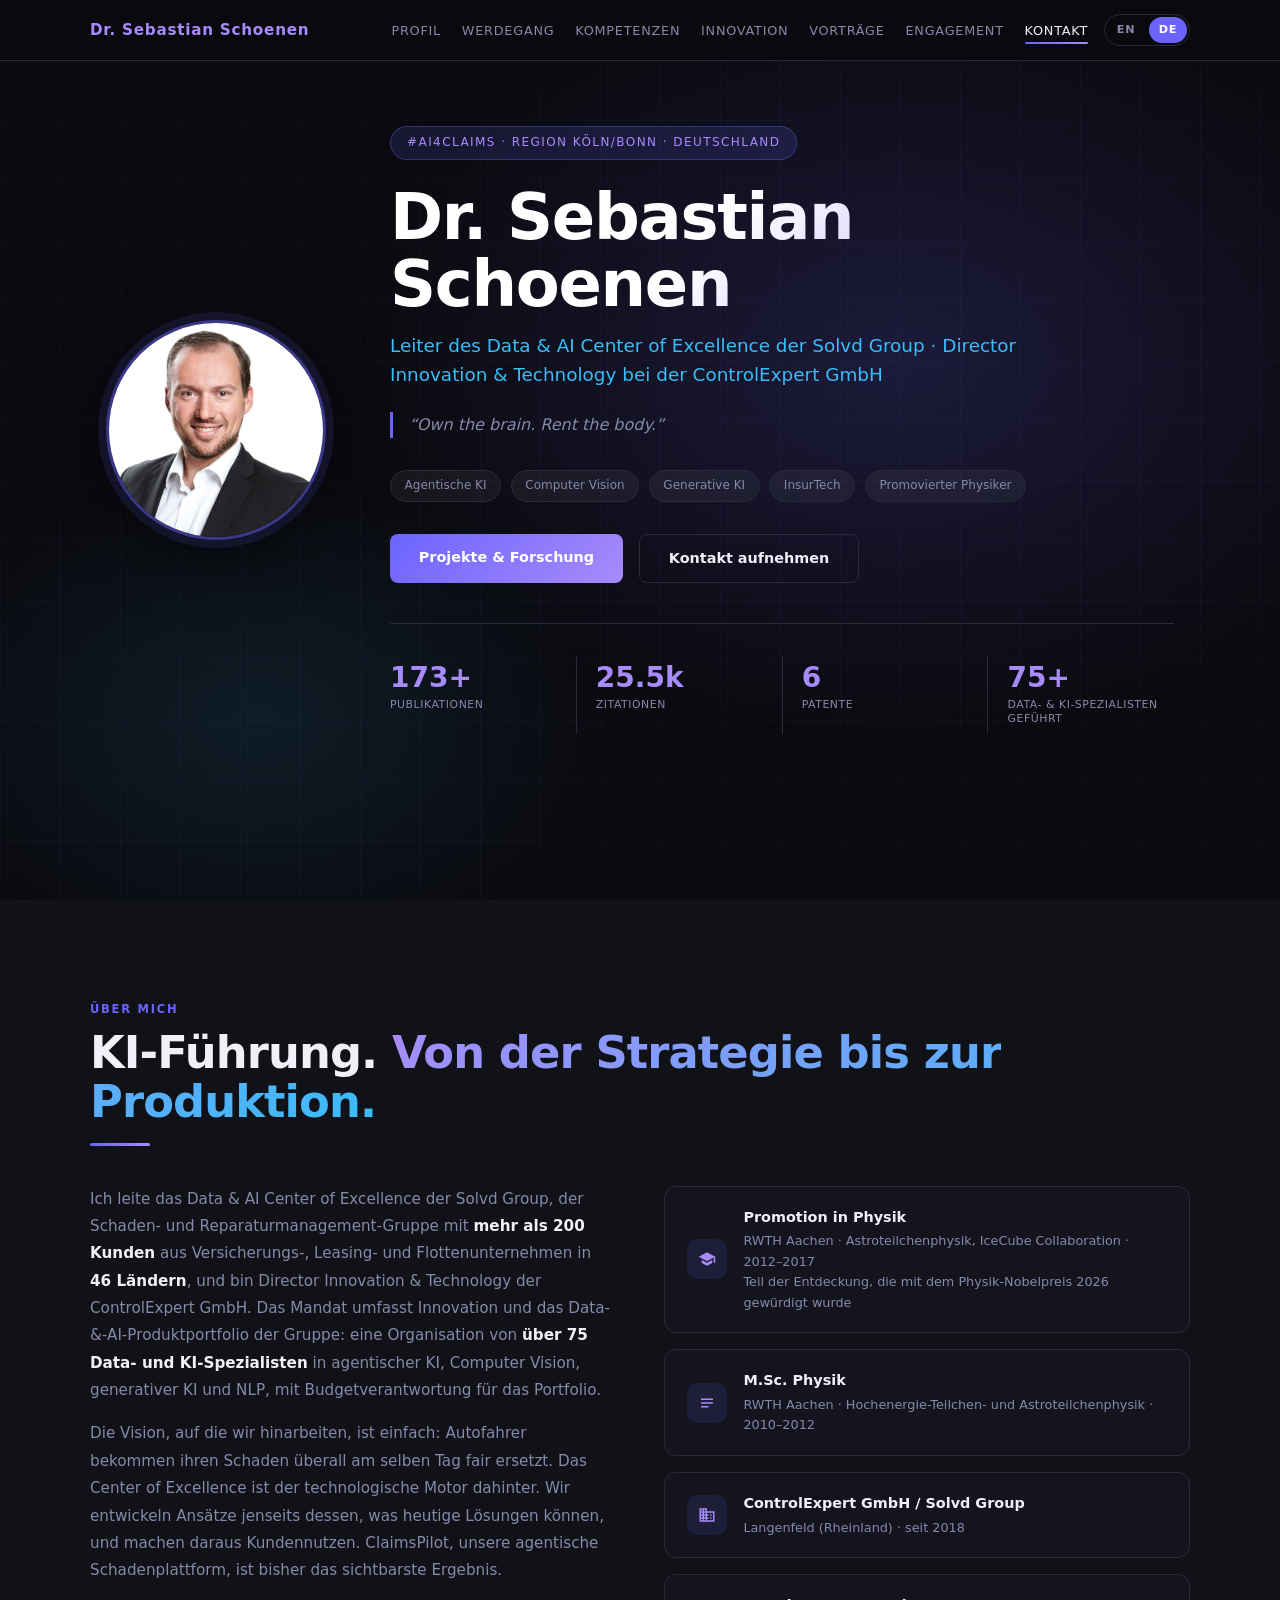
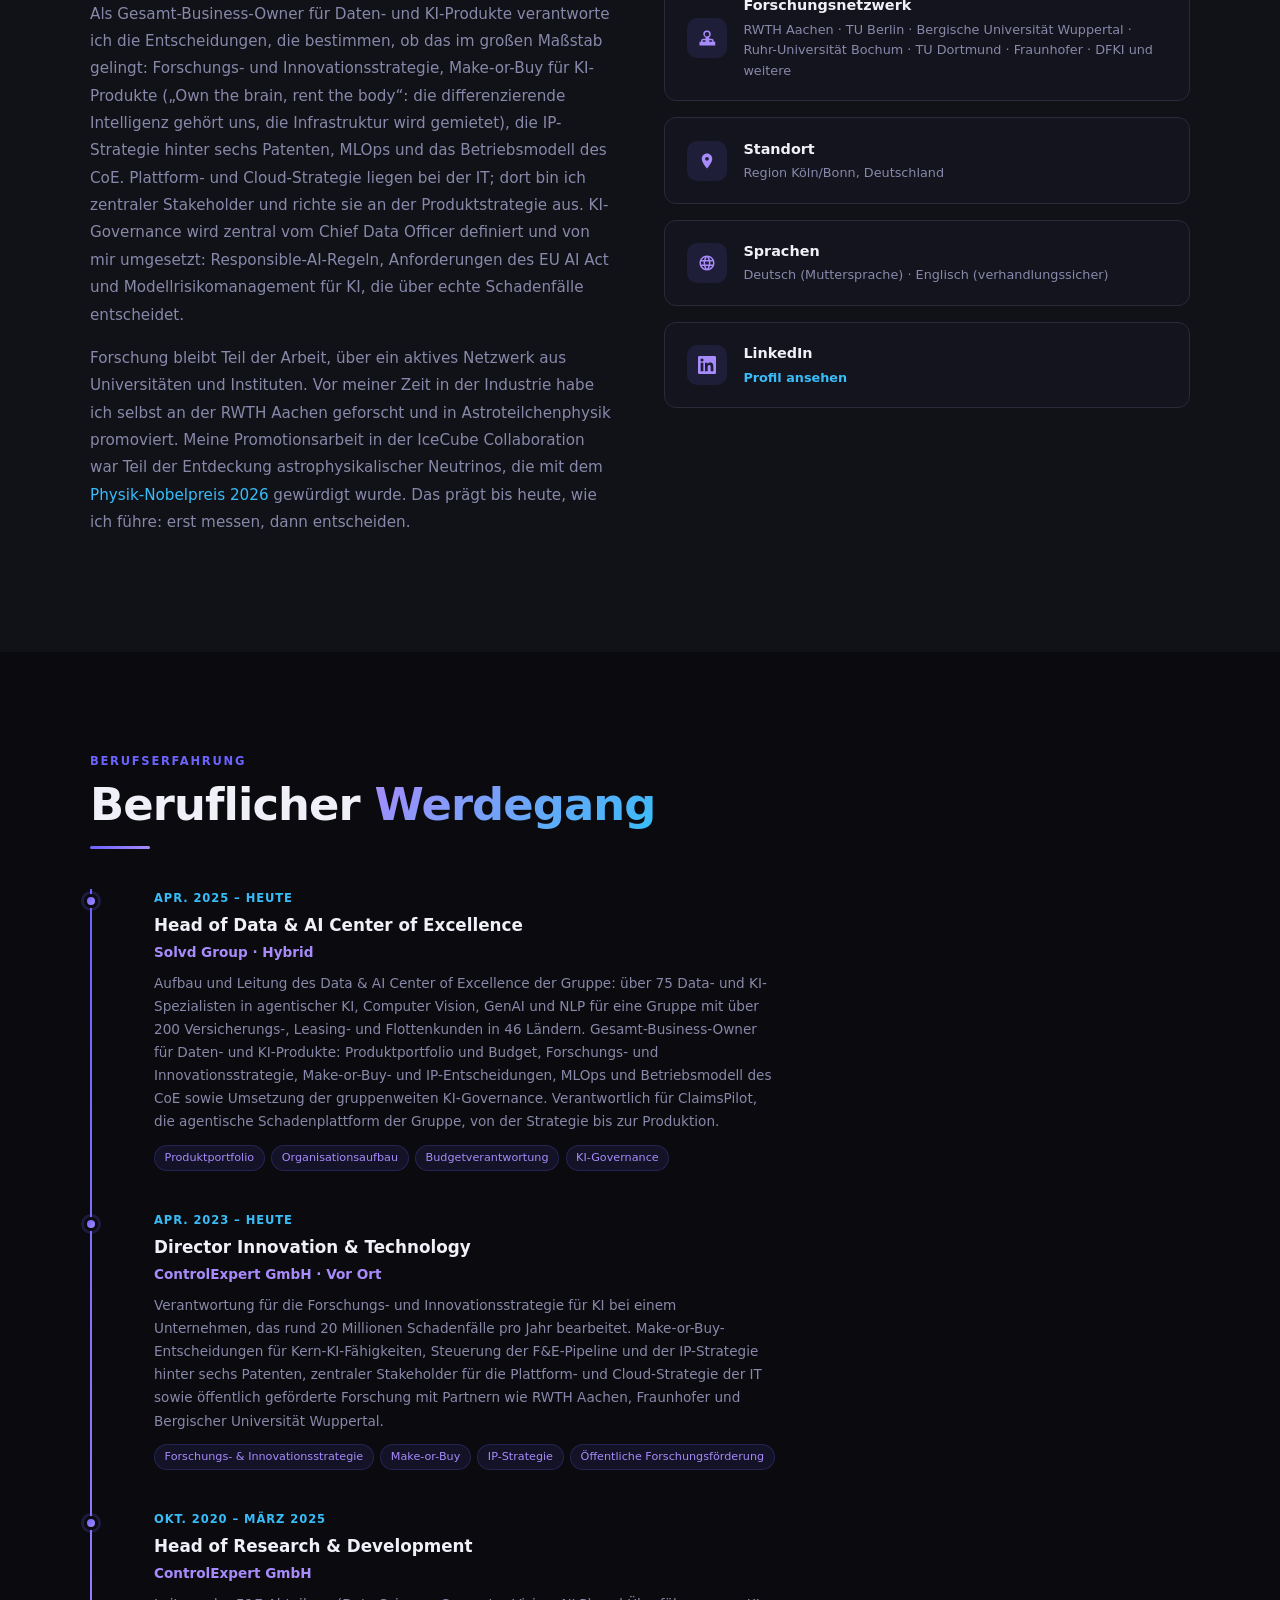
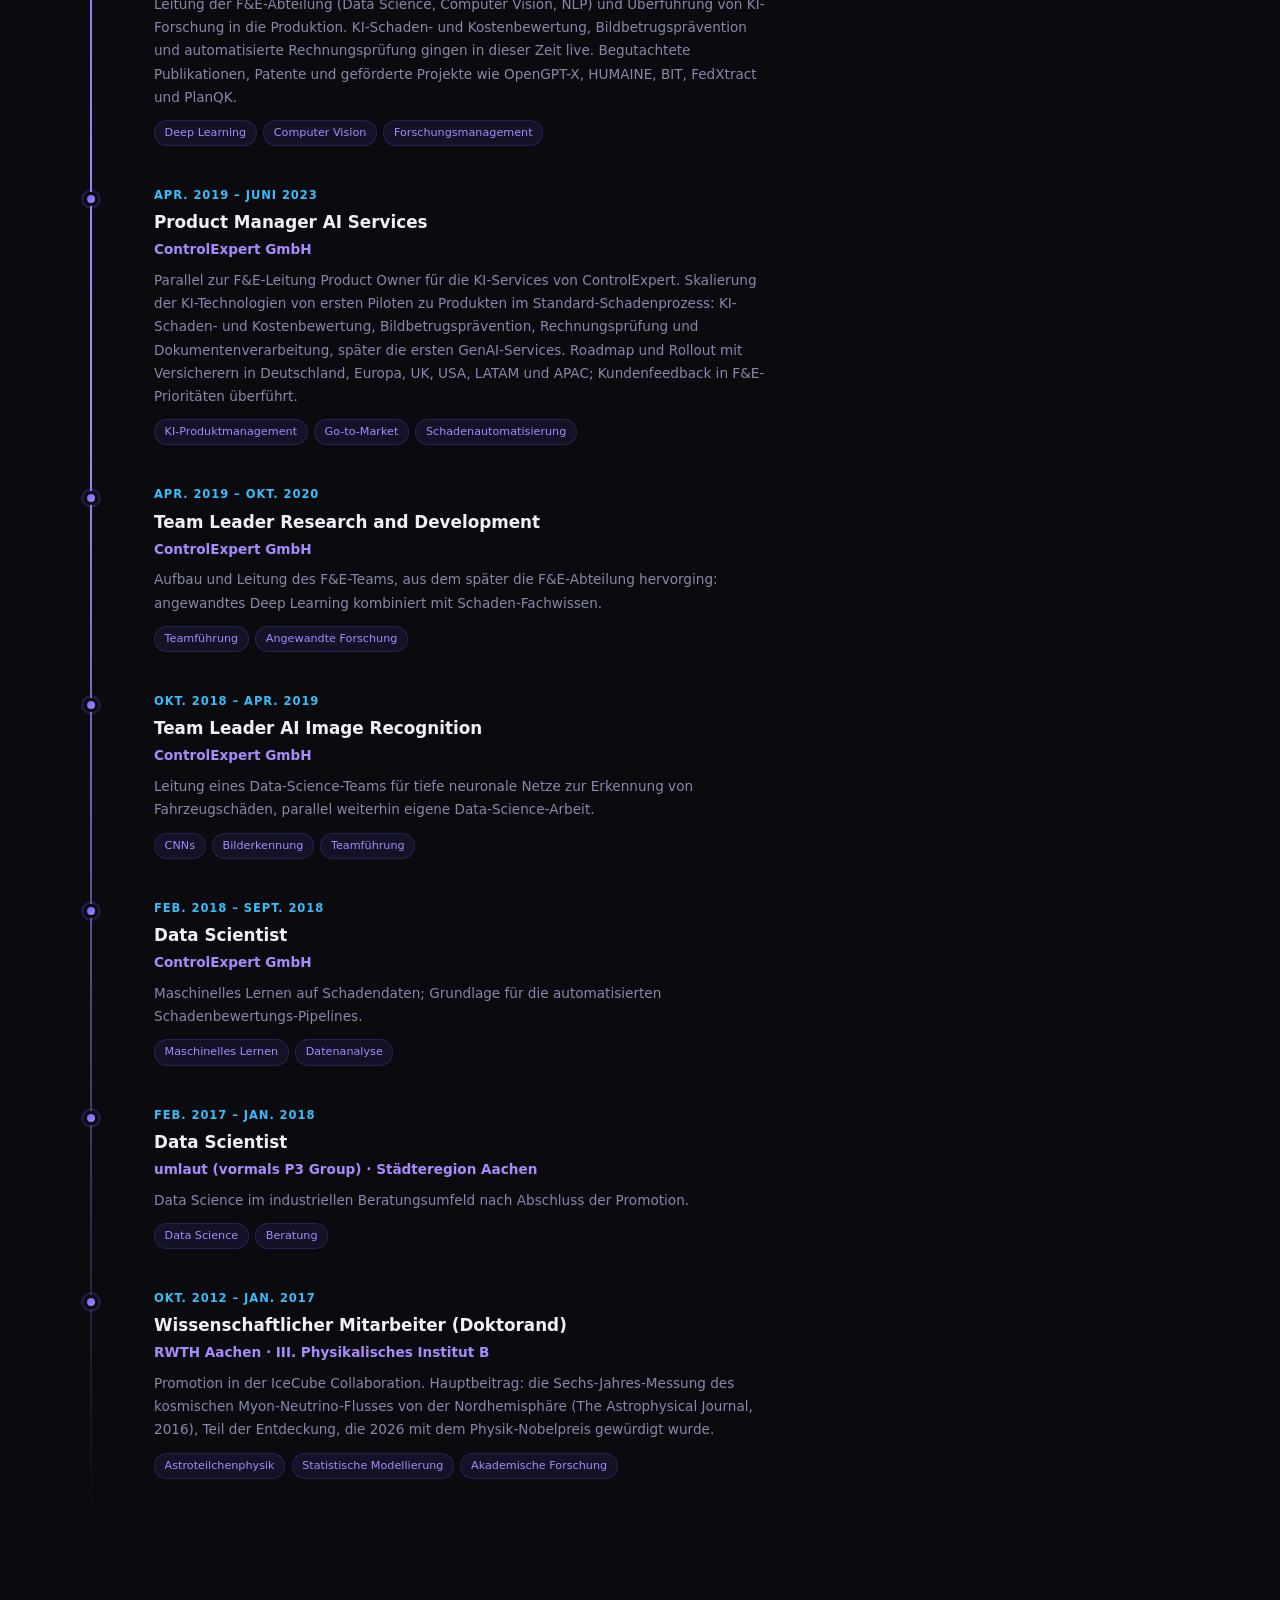
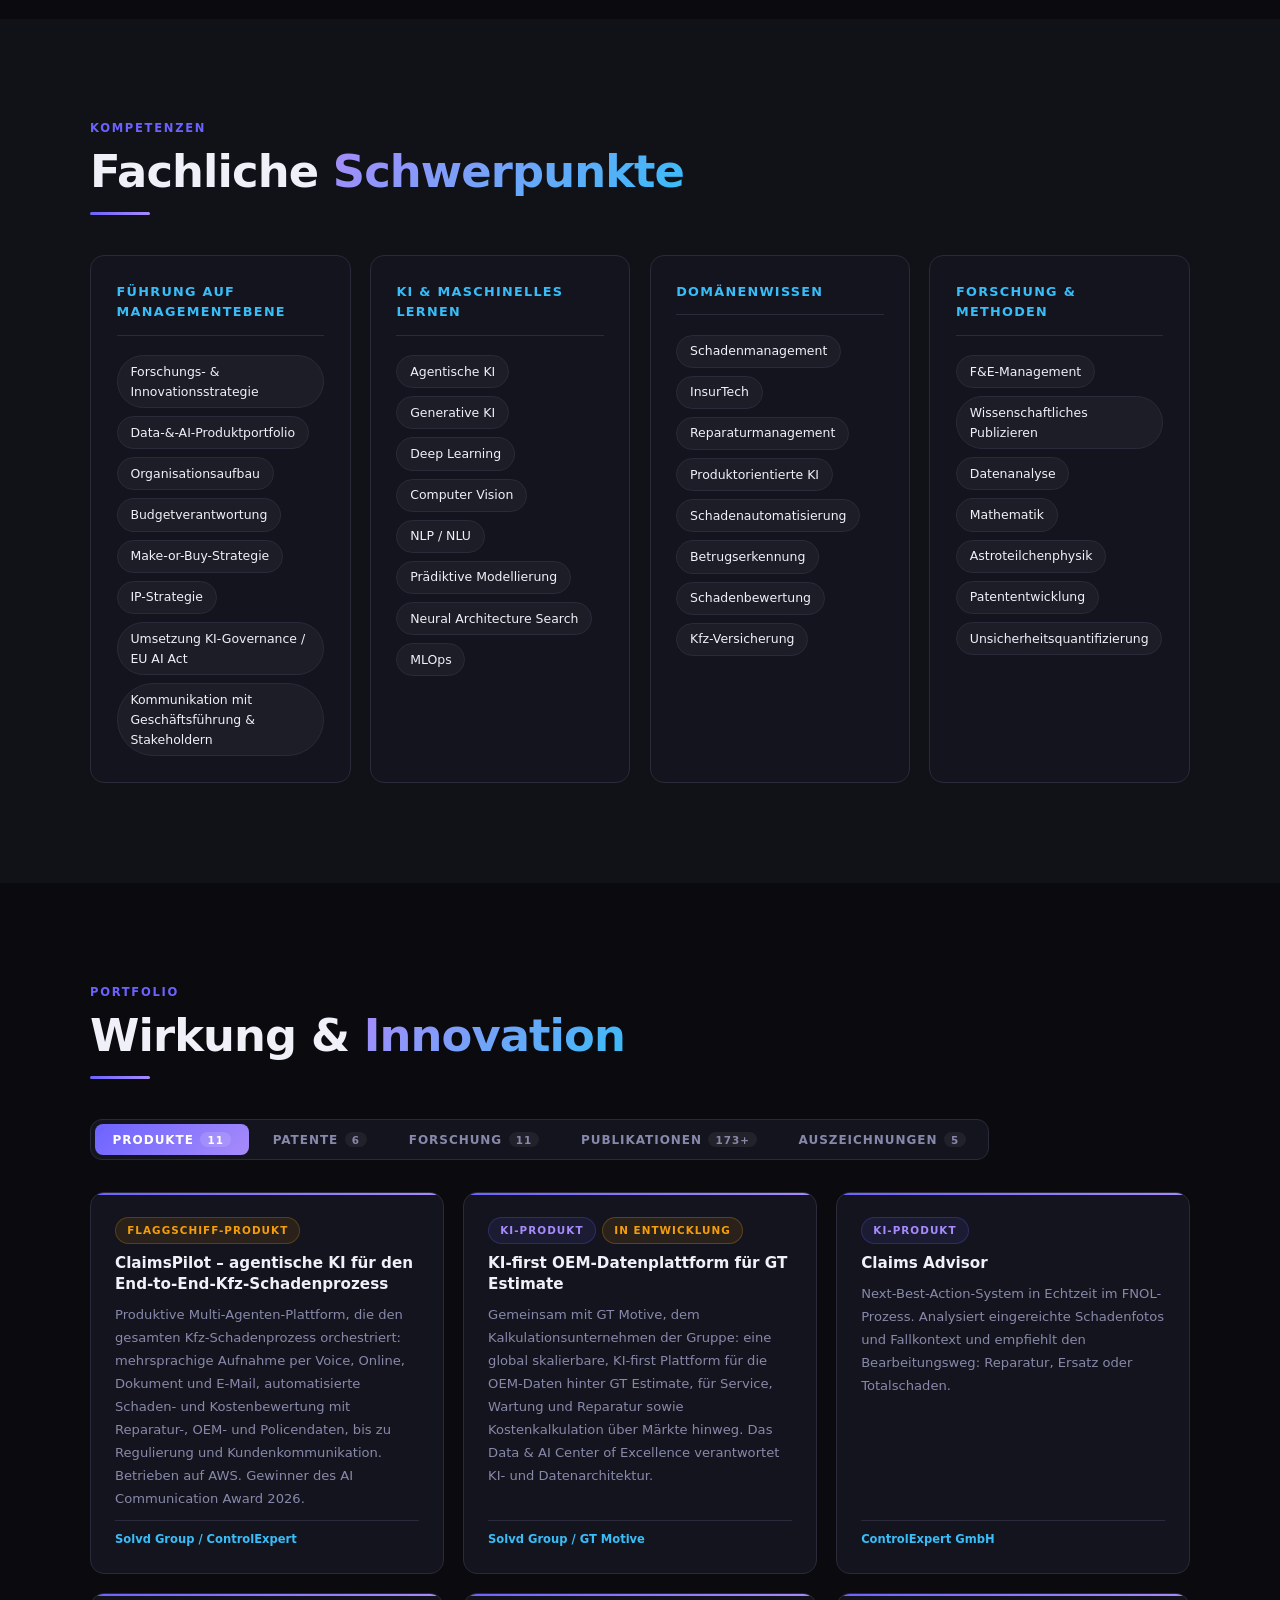
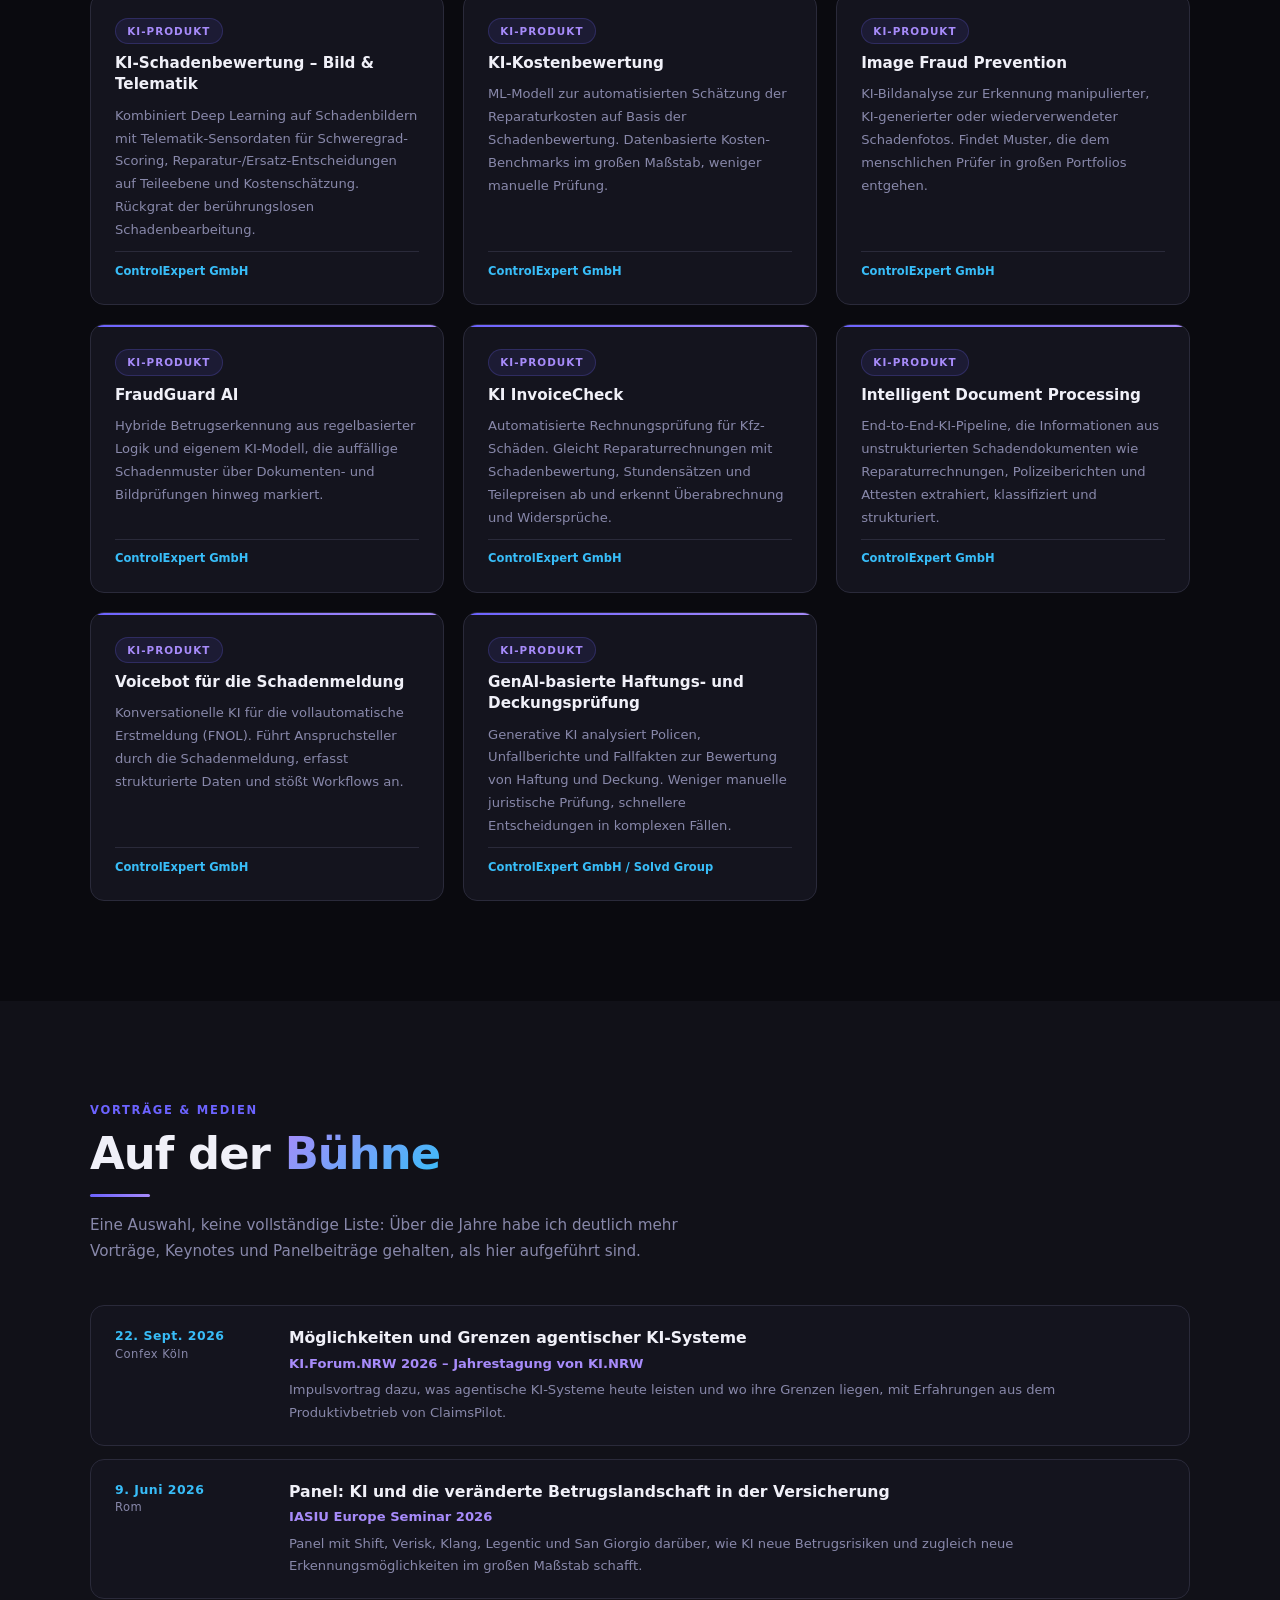
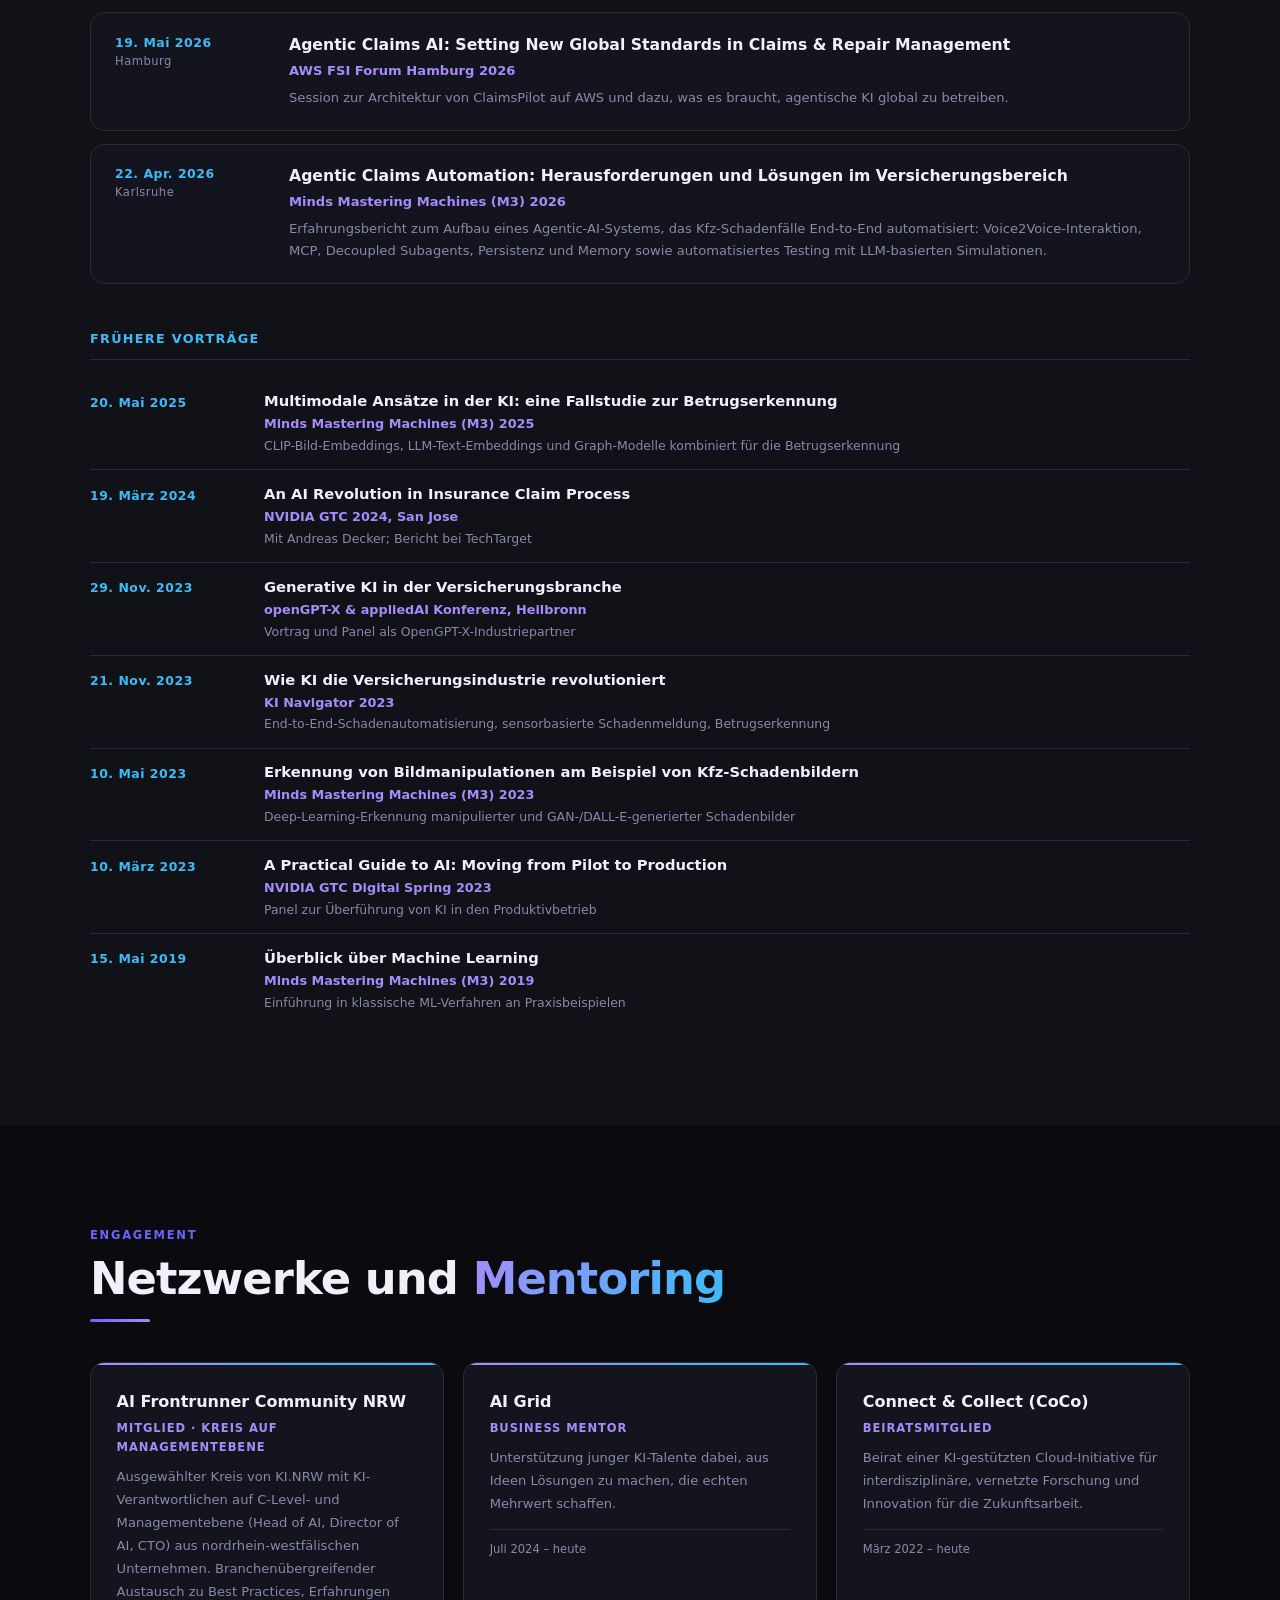
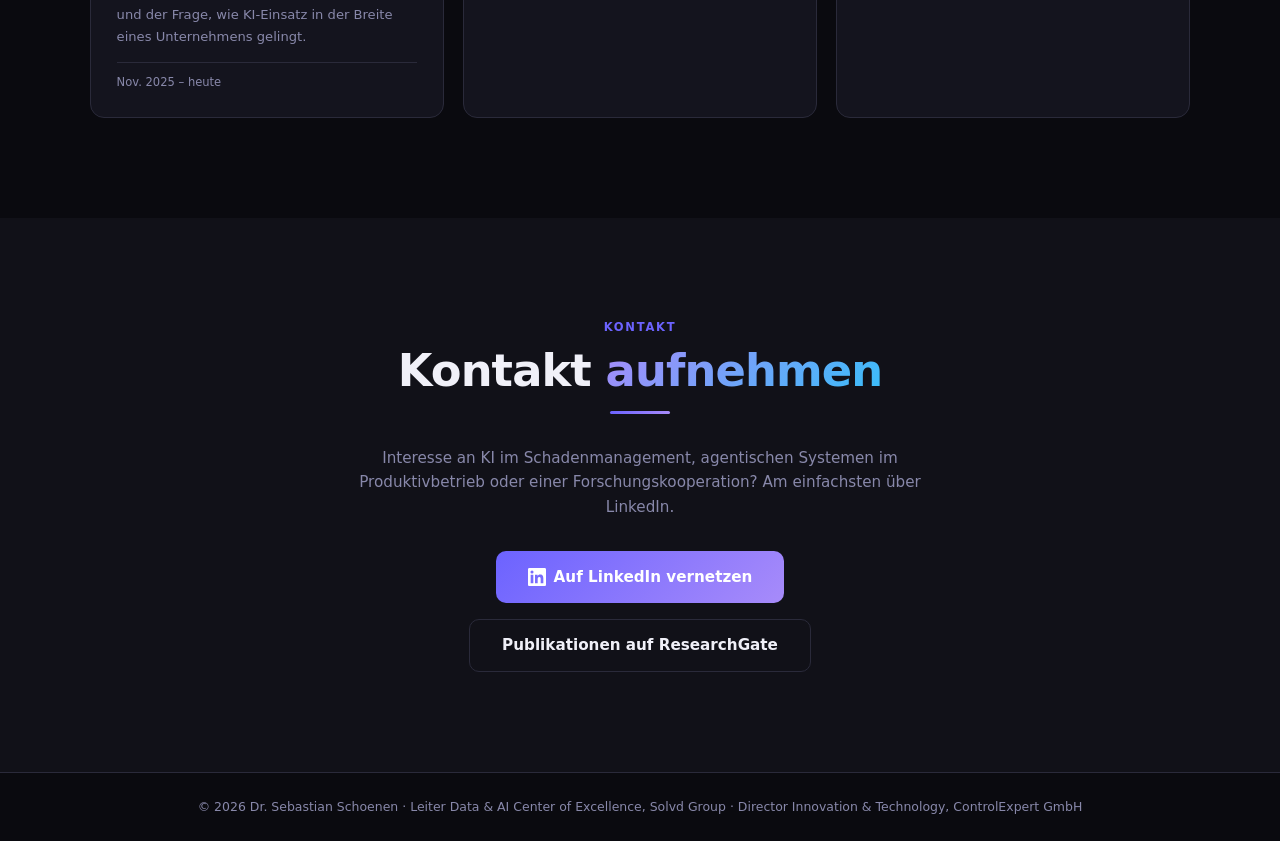
==== commit 43e890fa: "add new product with gT" ====
--- a/de/index.html
+++ b/de/index.html
@@ -108,8 +108,8 @@
     <div class="sec-label">Portfolio</div>
     <h2 class="sec-title">Wirkung &amp; <span>Innovation</span></h2>
     <div class="sec-line" aria-hidden="true"></div>
-    <div class="tab-bar" role="tablist"><button class="tab-btn active" role="tab" id="tabbtn-products" aria-controls="tab-products" aria-selected="true" data-tab="products">Produkte <span class="tab-count">11</span></button><button class="tab-btn" role="tab" id="tabbtn-patents" aria-controls="tab-patents" aria-selected="false" data-tab="patents">Patente <span class="tab-count">6</span></button><button class="tab-btn" role="tab" id="tabbtn-research" aria-controls="tab-research" aria-selected="false" data-tab="research">Forschung <span class="tab-count">10</span></button><button class="tab-btn" role="tab" id="tabbtn-publications" aria-controls="tab-publications" aria-selected="false" data-tab="publications">Publikationen <span class="tab-count">173+</span></button><button class="tab-btn" role="tab" id="tabbtn-awards" aria-controls="tab-awards" aria-selected="false" data-tab="awards">Auszeichnungen <span class="tab-count">5</span></button></div>
-    <div class="proj-group visible" id="tab-products" role="tabpanel" aria-labelledby="tabbtn-products"><ul class="proj-grid"><li class="card-base reveal prod-card"><div class="pill-row"><span class="pill pill-flagship">Flaggschiff-Produkt</span></div><h3>ClaimsPilot – agentische KI für den End-to-End-Kfz-Schadenprozess</h3><p>Produktive Multi-Agenten-Plattform, die den gesamten Kfz-Schadenprozess orchestriert: mehrsprachige Aufnahme per Voice, Online, Dokument und E-Mail, automatisierte Schaden- und Kostenbewertung mit Reparatur-, OEM- und Policendaten, bis zu Regulierung und Kundenkommunikation. Betrieben auf AWS. Gewinner des AI Communication Award 2026.</p><div class="card-meta"><strong>Solvd Group / ControlExpert</strong></div></li><li class="card-base reveal prod-card"><div class="pill-row"><span class="pill pill-ai">KI-Produkt</span><span class="pill pill-upcoming">In Entwicklung</span></div><h3>KI-first OEM-Datenplattform für GT Estimate</h3><p>Gemeinsam mit GT Motive, dem Kalkulationsunternehmen der Gruppe: eine global skalierbare, KI-first Plattform für die OEM-Daten hinter GT Estimate, für Service, Wartung und Reparatur sowie Kostenkalkulation über Märkte hinweg. Das Data &amp; AI Center of Excellence verantwortet KI- und Datenarchitektur.</p><div class="card-meta"><strong>Solvd Group / GT Motive</strong></div></li><li class="card-base reveal prod-card"><div class="pill-row"><span class="pill pill-ai">KI-Produkt</span></div><h3>Claims Advisor</h3><p>Next-Best-Action-System in Echtzeit im FNOL-Prozess. Analysiert eingereichte Schadenfotos und Fallkontext und empfiehlt den Bearbeitungsweg: Reparatur, Ersatz oder Totalschaden.</p><div class="card-meta"><strong>ControlExpert GmbH</strong></div></li><li class="card-base reveal prod-card"><div class="pill-row"><span class="pill pill-ai">KI-Produkt</span></div><h3>KI-Schadenbewertung – Bild &amp; Telematik</h3><p>Kombiniert Deep Learning auf Schadenbildern mit Telematik-Sensordaten für Schweregrad-Scoring, Reparatur-/Ersatz-Entscheidungen auf Teileebene und Kostenschätzung. Rückgrat der berührungslosen Schadenbearbeitung.</p><div class="card-meta"><strong>ControlExpert GmbH</strong></div></li><li class="card-base reveal prod-card"><div class="pill-row"><span class="pill pill-ai">KI-Produkt</span></div><h3>KI-Kostenbewertung</h3><p>ML-Modell zur automatisierten Schätzung der Reparaturkosten auf Basis der Schadenbewertung. Datenbasierte Kosten-Benchmarks im großen Maßstab, weniger manuelle Prüfung.</p><div class="card-meta"><strong>ControlExpert GmbH</strong></div></li><li class="card-base reveal prod-card"><div class="pill-row"><span class="pill pill-ai">KI-Produkt</span></div><h3>Image Fraud Prevention</h3><p>KI-Bildanalyse zur Erkennung manipulierter, KI-generierter oder wiederverwendeter Schadenfotos. Findet Muster, die dem menschlichen Prüfer in großen Portfolios entgehen.</p><div class="card-meta"><strong>ControlExpert GmbH</strong></div></li><li class="card-base reveal prod-card"><div class="pill-row"><span class="pill pill-ai">KI-Produkt</span></div><h3>FraudGuard AI</h3><p>Hybride Betrugserkennung aus regelbasierter Logik und eigenem KI-Modell, die auffällige Schadenmuster über Dokumenten- und Bildprüfungen hinweg markiert.</p><div class="card-meta"><strong>ControlExpert GmbH</strong></div></li><li class="card-base reveal prod-card"><div class="pill-row"><span class="pill pill-ai">KI-Produkt</span></div><h3>KI InvoiceCheck</h3><p>Automatisierte Rechnungsprüfung für Kfz-Schäden. Gleicht Reparaturrechnungen mit Schadenbewertung, Stundensätzen und Teilepreisen ab und erkennt Überabrechnung und Widersprüche.</p><div class="card-meta"><strong>ControlExpert GmbH</strong></div></li><li class="card-base reveal prod-card"><div class="pill-row"><span class="pill pill-ai">KI-Produkt</span></div><h3>Intelligent Document Processing</h3><p>End-to-End-KI-Pipeline, die Informationen aus unstrukturierten Schadendokumenten wie Reparaturrechnungen, Polizeiberichten und Attesten extrahiert, klassifiziert und strukturiert.</p><div class="card-meta"><strong>ControlExpert GmbH</strong></div></li><li class="card-base reveal prod-card"><div class="pill-row"><span class="pill pill-ai">KI-Produkt</span></div><h3>Voicebot für die Schadenmeldung</h3><p>Konversationelle KI für die vollautomatische Erstmeldung (FNOL). Führt Anspruchsteller durch die Schadenmeldung, erfasst strukturierte Daten und stößt Workflows an.</p><div class="card-meta"><strong>ControlExpert GmbH</strong></div></li><li class="card-base reveal prod-card"><div class="pill-row"><span class="pill pill-ai">KI-Produkt</span></div><h3>GenAI-basierte Haftungs- und Deckungsprüfung</h3><p>Generative KI analysiert Policen, Unfallberichte und Fallfakten zur Bewertung von Haftung und Deckung. Weniger manuelle juristische Prüfung, schnellere Entscheidungen in komplexen Fällen.</p><div class="card-meta"><strong>ControlExpert GmbH / Solvd Group</strong></div></li></ul></div><div class="proj-group" id="tab-patents" role="tabpanel" aria-labelledby="tabbtn-patents" hidden><ul class="proj-grid"><li class="card-base reveal patent-card"><span class="pill pill-patent">US · EP · JP · DE</span><h3>Verfahren zur Bewertung von Schäden an einem Kraftfahrzeug</h3><p>KI-basiertes Verfahren zur Bewertung von Fahrzeugschäden aus Bilddateien: Schadenerkennung je Fahrzeugzone, Bestimmung des Schweregrads und Entscheidung je Teil, ob Reparatur oder Ersatz nötig ist.</p><div class="patent-num">US11397972B2 · EP3736758A1 · Priorität 05.03.2019 · Erteilt 26.07.2022</div></li><li class="card-base reveal patent-card"><span class="pill pill-patent">DE</span><h3>Automatische Erkennung von Fahrzeugschäden bei einem Unfall</h3><p>Sensorbasierte Erkennung über fortlaufend erfasste Beschleunigungs-, Geschwindigkeits- und Gierratenwerte während der Fahrt.</p><div class="patent-num">DE102019105535A1 · Priorität 05.03.2019</div></li><li class="card-base reveal patent-card"><span class="pill pill-patent">DE</span><h3>Automatische Erkennung von Schadenereignissen aus Bildmaterial</h3><p>Neuronales Netz erzeugt mehrere gewichtete Bounding Boxes, bildet daraus eine 2D-Dichtefunktion und nutzt sie zur Lokalisierung und Klassifikation von Schäden, jenseits der Grenzen von Non-Maximum Suppression.</p><div class="patent-num">DE102019129826A1 · DE102019129826B4 · Priorität 05.11.2019 · Erteilt 23.01.2025</div></li><li class="card-base reveal patent-card"><span class="pill pill-patent">DE</span><h3>Plausibilität eines Fahrzeug-Reparaturplans</h3><p>Verfahren zur Prüfung eines Reparaturplans auf technische Plausibilität mit Bewertung, welche Teile repariert oder ersetzt werden müssen.</p><div class="patent-num">DE102020105545A1 · Priorität 02.03.2020</div></li><li class="card-base reveal patent-card"><span class="pill pill-patent">DE</span><h3>Verfahren zum Auslesen einer Fahrzeug-Identifizierungsnummer</h3><p>KI-basierte Extraktion der FIN aus dem Bild eines Fahrzeugscheins oder des Fahrzeugs selbst für die automatisierte Fahrzeugidentifikation im Schadenprozess.</p><div class="patent-num">DE102019109941A1 · Priorität 15.04.2019</div></li><li class="card-base reveal patent-card"><span class="pill pill-patent">DE</span><h3>Einfache Annotation komplexer Schäden auf Bildmaterial</h3><p>Verfahren auf Basis neuronaler Netze zur Annotation komplexer Schäden auf Bildern, das die Erstellung von Trainingsdaten für KI-Schadenbewertung vereinfacht.</p><div class="patent-num">DE102019129968A1 · Priorität 06.11.2019</div></li></ul></div><div class="proj-group" id="tab-research" role="tabpanel" aria-labelledby="tabbtn-research" hidden><ul class="proj-grid"><li class="card-base reveal research-card"><div class="pill-row"><span class="pill pill-research">BMFTR · ErUM-Data</span><span class="pill pill-ongoing">Laufend</span></div><h3>ErUM-ARIA</h3><p>Effiziente KI-Methoden für physikalische Simulationen, gemeinsam entwickelt von RWTH Aachen, FAU Erlangen-Nürnberg und ControlExpert. Die Partner bringen Simulationsprobleme aus Astroteilchenphysik, Teilchenphysik, Ingenieurwissenschaften und digitaler Schadenabwicklung ein.</p><div class="card-meta"><strong>BMFTR · RWTH Aachen · FAU Erlangen-Nürnberg</strong> · seit 2026</div></li><li class="card-base reveal research-card"><div class="pill-row"><span class="pill pill-research">EFRE / JFT NRW</span><span class="pill pill-ongoing">Laufend</span></div><h3>PocketViz</h3><p>Mobile KI-App zur Erkennung und Vermessung von Oberflächendefekten aus multimodalen Daten (Bild, Tiefe, Text). Anwendungsfall von ControlExpert: Dellen und Kratzer an Fahrzeugkarosserien. Geleitet vom Institut TMDT der Bergischen Universität Wuppertal, weitere Anwendungspartner sind Dermanostic und Schorn.</p><div class="card-meta"><strong>Bergische Universität Wuppertal · EFRE/JFT NRW 2021–2027</strong></div></li><li class="card-base reveal research-card"><div class="pill-row"><span class="pill pill-research">EFRE / NRW</span><span class="pill pill-ongoing">Laufend</span></div><h3>Just Scan It 3D</h3><p>KI-Workflow, der Smartphone-Aufnahmen in präzise 3D-Meshes und Gaussian Splats für virtuelle Schadenbewertung und AR-gestützte Besichtigung überführt.</p><div class="card-meta"><strong>EFRE / Wirtschaftsministerium NRW</strong> · seit Sommer 2024</div></li><li class="card-base reveal research-card"><div class="pill-row"><span class="pill pill-research">Gaia-X · BMWK</span><span class="pill pill-done">Abgeschlossen</span></div><h3>OpenGPT-X</h3><p>Konsortium zum Aufbau großer offener Sprachmodelle im Gaia-X-Ökosystem, mit ControlExpert als Industriepartner für die Versicherungsbranche neben Fraunhofer, Aleph Alpha, DFKI, Forschungszentrum Jülich, IONOS, TU Dresden und WDR. Ergebnisse auf der openGPT-X &amp; appliedAI Konferenz 2023 vorgestellt.</p><div class="card-meta"><strong>Fraunhofer IAIS / IIS (Leitung) · BMWK</strong> · 2022–2024</div></li><li class="card-base reveal research-card"><div class="pill-row"><span class="pill pill-research">BMBF</span><span class="pill pill-done">Abgeschlossen</span></div><h3>FedXtract</h3><p>Open-Source-SDK für föderiertes Lernen, mit dem Unternehmen KI-Modelle zur Dokumentenextraktion gemeinsam trainieren, ohne Rohdaten zu teilen, und per Transfer Learning anpassen. ControlExpert brachte den Anwendungsfall Schadendokumente und gelabelte Daten ein.</p><div class="card-meta"><strong><a href="https://www.fedxtract.net/" target="_blank" rel="noopener">fedxtract.net</a> · Condat AG (Koordination) · Fraunhofer IAIS · FKZ 01IS21037A</strong> · 11/2021 – 04/2024</div></li><li class="card-base reveal research-card"><div class="pill-row"><span class="pill pill-research">Gaia-X · BMWK</span><span class="pill pill-done">Abgeschlossen</span></div><h3>Autowerkstatt 4.0</h3><p>Gewinnerprojekt des Gaia-X-Förderwettbewerbs des Bundes: ein KI-basiertes Ökosystem für die Fahrzeugdiagnose, das Werkstätten, Diagnosesystemanbieter und KI-Unternehmen über Gaia-X Federated Services vernetzt.</p><div class="card-meta"><strong>eco – Verband der Internetwirtschaft (Leitung) · BMWK</strong></div></li><li class="card-base reveal research-card"><div class="pill-row"><span class="pill pill-research">BMWK</span><span class="pill pill-done">Abgeschlossen</span></div><h3>PlanQK</h3><p>Plattform und Ökosystem für quantenunterstützte KI. ControlExpert ist seit 2021 assoziierter Partner und untersucht, wo quantenunterstützte KI dem Kfz-Schadenmanagement helfen kann.</p><div class="card-meta"><strong>StoneOne AG (Leitung) · BMWK</strong> · seit 2021</div></li><li class="card-base reveal research-card"><div class="pill-row"><span class="pill pill-research">BMBF</span><span class="pill pill-done">Abgeschlossen</span></div><h3>HUMAINE – Kompetenzzentrum für menschzentrierte KI</h3><p>Kompetenzzentrum für die Metropole Ruhr, das Methoden an der Schnittstelle von KI-Entwicklung, Validierung und menschzentrierter Arbeitsgestaltung in Industrie und KMU entwickelt.</p><div class="card-meta"><strong>BMBF / PTKA · Förderkennzeichen 02L19C200</strong></div></li><li class="card-base reveal research-card"><div class="pill-row"><span class="pill pill-research">EFRE / NRW</span><span class="pill pill-done">Abgeschlossen</span></div><h3>BIT – Bergische Innovationsplattform für KI</h3><p>EU- und NRW-geförderte KI-Transferplattform an der Bergischen Universität Wuppertal. ControlExpert brachte angewandte F&amp;E ein, die akademische KI-Forschung mit Automotive- und Versicherungsanwendungen verbindet.</p><div class="card-meta"><strong>Bergische Universität Wuppertal / EFRE NRW</strong></div></li><li class="card-base reveal research-card"><div class="pill-row"><span class="pill pill-research">NRW</span><span class="pill pill-done">Abgeschlossen</span></div><h3>IT'S DIGITIVE – Sichere digitale Auftragsabwicklung für 3D-Druck</h3><p>NRW-gefördertes Projekt zum Aufbau eines Ersatzteil-Ökosystems für die Automobilindustrie mit sicherer digitaler Auftragsabwicklung für den produktiven Einsatz von 3D-Druck.</p><div class="card-meta"><strong>Land Nordrhein-Westfalen</strong></div></li></ul></div><div class="proj-group" id="tab-publications" role="tabpanel" aria-labelledby="tabbtn-publications" hidden><div class="pub-group"><h3 class="group-title">Angewandte KI &amp; Industrie</h3><ul class="proj-grid"><li class="card-base reveal pub-card"><span class="pill pill-pub">Springer · Mai 2024</span><h4>Uncertainty estimates for semantic segmentation: providing enhanced reliability for automated motor claims handling</h4><p>Meta-Klassifikationsmodell zur Bewertung der Präzision segmentierter Karosserieteile bei schlechten Fotobedingungen. AUROC 0,915; das Entfernen unsicherer Segmente hebt die mittlere IoU um 16 Prozentpunkte und senkt Fehlsegmente um 77 %.</p><div class="card-meta"><strong>Machine Vision and Applications · Küchler, Kröll, Schoenen, Witte</strong></div></li><li class="card-base reveal pub-card"><span class="pill pill-pub">Springer · Sept. 2024</span><h4>ResBuilder: Automated learning of depth with residual structures</h4><p>Neural Architecture Search, die ResNet-Architekturen von Grund auf baut, nahe am State of the Art bei geringerem Rechenaufwand. Einmal auf CIFAR-10 abgestimmte Standardparameter generalisieren auf einen proprietären Betrugserkennungsdatensatz.</p><div class="card-meta"><strong>ICANN 2024 · <a href="https://arxiv.org/abs/2308.08504" target="_blank" rel="noopener">arXiv:2308.08504</a></strong></div></li><li class="card-base reveal pub-card"><span class="pill pill-pub">IEEE/CVF WACV · Dez. 2023</span><h4>Identifying label errors in object detection datasets by loss inspection</h4><p>Erster Benchmark für die Erkennung von Label-Fehlern in Objektdetektionsdaten plus ein Loss-basiertes Verfahren, das alle Baselines schlägt. Findet echte Label-Fehler in öffentlichen Testdaten (Präzision bis 71,5 %) und in einem proprietären Datensatz (97 %).</p><div class="card-meta"><strong>Winter Conference on Applications of Computer Vision (WACV 2024)</strong></div></li><li class="card-base reveal pub-card"><span class="pill pill-pub">SIU Today · Apr. 2024</span><h4>Image Fraud Prevention: Enhancing security and efficiency with image recognition for claims automation</h4><p>Praxisartikel dazu, wie Computer Vision die Reparaturkostenermittlung automatisiert und zugleich Echtzeit-Betrugsprävention in den Schadenprozess einbettet, und was für den Einsatz entlang der Wertschöpfungskette nötig ist.</p><div class="card-meta"><strong>SIU Today – Update on Insurance Fraud</strong></div></li><li class="card-base reveal pub-card"><span class="pill pill-pub">VVW · Apr. 2023</span><h4>Innovatives Schadenmanagement – Wie Technologie die Wertschöpfungskette bei Versicherungsunternehmen revolutioniert</h4><p>Buchbeitrag zur technologiegetriebenen Transformation der Wertschöpfungskette im Versicherungsschaden.</p><div class="card-meta"><strong>In: Insurance &amp; Innovation 2023 (Hg. Andreas Eckstein) · Verlag Versicherungswirtschaft, Karlsruhe</strong></div></li><li class="card-base reveal pub-card"><span class="pill pill-pub">J. Design Research · Dez. 2022</span><h4>Identification of similar design principles of passenger cars using deep neural networks</h4><p>Ein auf Markenklassifikation trainiertes Netz wird per systematischer Fehleranalyse genutzt, um Fahrzeugmodelle mit ähnlichen Designprinzipien über Herstellergrenzen hinweg zu identifizieren.</p><div class="card-meta"><strong>Journal of Design Research, Vol. 20, No. 2</strong></div></li><li class="card-base reveal pub-card"><span class="pill pill-pub">IEEE ITSC · Okt. 2021</span><h4>Fully automated, realistic license plate substitution in real-life images</h4><p>CycleGAN-basiertes System, das Kennzeichen in Bildausschnitten durch beliebige Muster ersetzt und dabei Pose, Beleuchtung und Schärfe erhält, trainiert ohne Labels. Validiert über Kennzeichenerkennung, Akzeptanzstudie und FID.</p><div class="card-meta"><strong>Intelligent Transportation Systems Conference, Indianapolis</strong></div></li></ul></div><div class="pub-group"><h3 class="group-title">Physik – IceCube Neutrino Observatory (Physik-Nobelpreis 2026)</h3><ul class="proj-grid"><li class="card-base reveal pub-card"><span class="pill pill-pub">Dissertation · Juli 2017</span><h4>Discovery and characterization of a diffuse astrophysical muon neutrino flux with the IceCube Neutrino Observatory</h4><p>Dissertation, RWTH Aachen, III. Physikalisches Institut B.</p><div class="card-meta"><strong><a href="https://publications.rwth-aachen.de/record/696221" target="_blank" rel="noopener">publications.rwth-aachen.de</a></strong></div></li><li class="card-base reveal pub-card"><span class="pill pill-pub">Astrophysical Journal · Dez. 2016</span><h4>Observation and characterization of a cosmic muon neutrino flux from the Northern Hemisphere using six years of IceCube data</h4><p>Schließt einen rein atmosphärischen Ursprung der höchstenergetischen Myon-Neutrino-Ereignisse mit 5,6σ aus und charakterisiert den astrophysikalischen Fluss mit hartem Spektralindex 2,13 ± 0,13; das höchstenergetische Ereignis hat eine rekonstruierte Myonenergie von 4,5 PeV.</p><div class="card-meta"><strong>The Astrophysical Journal, Vol. 833, No. 1 · IceCube Collaboration · Hauptbeitrag meiner Promotion</strong></div></li><li class="card-base reveal pub-card"><span class="pill pill-pub">Science · Juli 2018</span><h4>Multimessenger observations of a flaring blazar coincident with high-energy neutrino IceCube-170922A</h4><p>Erste Identifikation einer wahrscheinlichen Quelle hochenergetischer kosmischer Neutrinos: Das IceCube-Ereignis vom 22. September 2017 fiel mit einem Gammastrahlen-Ausbruch des Blazars TXS 0506+056 zusammen, beobachtet von 18 Teleskopen über das gesamte elektromagnetische Spektrum.</p><div class="card-meta"><strong>Science, Vol. 361, eaat1378 · IceCube, Fermi-LAT, MAGIC u. a.</strong></div></li><li class="card-base reveal pub-card"><span class="pill pill-pub">Nature · Nov. 2017</span><h4>Measurement of the multi-TeV neutrino interaction cross-section with IceCube using Earth absorption</h4><p>Erste Messung des Neutrino-Nukleon-Wirkungsquerschnitts bei Energien von 6,3 bis 980 TeV, weit jenseits der Reichweite von Beschleunigern, mit der Erde selbst als Target und der Absorption aufwärts laufender Neutrinos als Observable.</p><div class="card-meta"><strong>Nature 551, 596–600 · IceCube Collaboration</strong></div></li><li class="card-base reveal pub-card"><span class="pill pill-pub">Nature Physics · Sept. 2018</span><h4>Neutrino interferometry for high-precision tests of Lorentz symmetry with IceCube</h4><p>Atmosphärische Neutrinos auf ihrem Weg durch die Erde wirken als Interferometer für die Raumzeit-Symmetrie. Die Analyse setzt einige der bis dahin schärfsten Grenzen für Lorentz-Verletzung im Neutrinosektor.</p><div class="card-meta"><strong>Nature Physics 14, 961–966 · IceCube Collaboration</strong></div></li><li class="card-base reveal pub-card"><span class="pill pill-pub">Eur. Phys. J. C · Juli 2014</span><h4>Search for non-relativistic magnetic monopoles with IceCube</h4><p>Suche nach magnetischen Monopolen aus der GUT-Ära über katalysierten Nukleonzerfall. Kein Signal; Flussgrenzen um ein bis zwei Größenordnungen verbessert, drei Größenordnungen unter der Parker-Grenze.</p><div class="card-meta"><strong>Eur. Phys. J. C 74:2938 · IceCube Collaboration</strong></div></li></ul></div><p class="more-note">Auswahl. Insgesamt 173 Publikationen und 25.504 Zitationen, die meisten als Autor innerhalb der IceCube Collaboration · <a href="https://www.researchgate.net/profile/Sebastian-Schoenen" target="_blank" rel="noopener">Vollständige Liste auf ResearchGate</a></p></div><div class="proj-group" id="tab-awards" role="tabpanel" aria-labelledby="tabbtn-awards" hidden><ul class="awards-grid"><li class="award-card reveal"><div class="award-rank">Branchenpreis · 2026</div><h3>AI Communication Award 2026 – Gewinner</h3><p>ClaimsPilot gewann die Kategorie „KI-Strategie, Analytics &amp; Agenten in der Kommunikation“. Die unabhängige Jury aus Wissenschaft und Wirtschaft würdigte die agentische Plattform, die den Kfz-Schadenprozess von der Erstmeldung bis zur Auszahlung orchestriert. Ich habe den Preis stellvertretend für das Team entgegengenommen.</p><div class="award-meta"><strong>AI Communication Award / ZIEHL-ABEGG SE · Juli 2026</strong></div></li><li class="award-card reveal"><div class="award-rank">Branchenpreis · 2024</div><h3>KI Innovation Award 2024 – Kategorie Heavyweight</h3><p>Verliehen von F.A.Z. Institut und KI Bundesverband auf der Konferenz „Innovative Leaders“ für den KI-gestützten Schaden- und Reparaturmanagementprozess von ControlExpert, aufgebaut auf den KI-Produkten, die meine F&amp;E-Organisation in die Produktion gebracht hat. Ich habe den Preis stellvertretend für das Team entgegengenommen.</p><div class="award-meta"><strong>F.A.Z. Institut · KI Bundesverband · Juli 2024</strong></div></li><li class="award-card reveal"><div class="award-rank">Hackathon · 3. Platz</div><h3>Talanx Insurance Hackathon</h3><p>Dritter Platz beim Talanx Insurance Hackathon für angewandte KI in der Versicherung.</p><div class="award-meta"><strong>Talanx · April 2018 · <a href="https://www.hackitover.com" target="_blank" rel="noopener">hackitover.com</a></strong></div></li><li class="award-card reveal"><div class="award-rank">Akademische Auszeichnung</div><h3>Springorum-Denkmünze</h3><p>Medaille des Fördervereins der RWTH Aachen (proRWTH) für herausragende Studienleistungen.</p><div class="award-meta"><strong>Förderverein der RWTH Aachen · Juli 2013 · <a href="http://www.prorwth.de/auszeichnen/springorum-denkmuenze/" target="_blank" rel="noopener">prorwth.de</a></strong></div></li><li class="award-card reveal"><div class="award-rank">Stipendium</div><h3>Stipendiat eines DFG-Graduiertenkollegs</h3><p>Promotionsstipendium in einem von der DFG geförderten Graduiertenkolleg der Physik an der RWTH Aachen.</p><div class="award-meta"><strong>Deutsche Forschungsgemeinschaft (DFG) · April 2013</strong></div></li></ul></div>
+    <div class="tab-bar" role="tablist"><button class="tab-btn active" role="tab" id="tabbtn-products" aria-controls="tab-products" aria-selected="true" data-tab="products">Produkte <span class="tab-count">11</span></button><button class="tab-btn" role="tab" id="tabbtn-patents" aria-controls="tab-patents" aria-selected="false" data-tab="patents">Patente <span class="tab-count">6</span></button><button class="tab-btn" role="tab" id="tabbtn-research" aria-controls="tab-research" aria-selected="false" data-tab="research">Forschung <span class="tab-count">11</span></button><button class="tab-btn" role="tab" id="tabbtn-publications" aria-controls="tab-publications" aria-selected="false" data-tab="publications">Publikationen <span class="tab-count">173+</span></button><button class="tab-btn" role="tab" id="tabbtn-awards" aria-controls="tab-awards" aria-selected="false" data-tab="awards">Auszeichnungen <span class="tab-count">5</span></button></div>
+    <div class="proj-group visible" id="tab-products" role="tabpanel" aria-labelledby="tabbtn-products"><ul class="proj-grid"><li class="card-base reveal prod-card"><div class="pill-row"><span class="pill pill-flagship">Flaggschiff-Produkt</span></div><h3>ClaimsPilot – agentische KI für den End-to-End-Kfz-Schadenprozess</h3><p>Produktive Multi-Agenten-Plattform, die den gesamten Kfz-Schadenprozess orchestriert: mehrsprachige Aufnahme per Voice, Online, Dokument und E-Mail, automatisierte Schaden- und Kostenbewertung mit Reparatur-, OEM- und Policendaten, bis zu Regulierung und Kundenkommunikation. Betrieben auf AWS. Gewinner des AI Communication Award 2026.</p><div class="card-meta"><strong>Solvd Group / ControlExpert</strong></div></li><li class="card-base reveal prod-card"><div class="pill-row"><span class="pill pill-ai">KI-Produkt</span><span class="pill pill-upcoming">In Entwicklung</span></div><h3>KI-first OEM-Datenplattform für GT Estimate</h3><p>Gemeinsam mit GT Motive, dem Kalkulationsunternehmen der Gruppe: eine global skalierbare, KI-first Plattform für die OEM-Daten hinter GT Estimate, für Service, Wartung und Reparatur sowie Kostenkalkulation über Märkte hinweg. Das Data &amp; AI Center of Excellence verantwortet KI- und Datenarchitektur.</p><div class="card-meta"><strong>Solvd Group / GT Motive</strong></div></li><li class="card-base reveal prod-card"><div class="pill-row"><span class="pill pill-ai">KI-Produkt</span></div><h3>Claims Advisor</h3><p>Next-Best-Action-System in Echtzeit im FNOL-Prozess. Analysiert eingereichte Schadenfotos und Fallkontext und empfiehlt den Bearbeitungsweg: Reparatur, Ersatz oder Totalschaden.</p><div class="card-meta"><strong>ControlExpert GmbH</strong></div></li><li class="card-base reveal prod-card"><div class="pill-row"><span class="pill pill-ai">KI-Produkt</span></div><h3>KI-Schadenbewertung – Bild &amp; Telematik</h3><p>Kombiniert Deep Learning auf Schadenbildern mit Telematik-Sensordaten für Schweregrad-Scoring, Reparatur-/Ersatz-Entscheidungen auf Teileebene und Kostenschätzung. Rückgrat der berührungslosen Schadenbearbeitung.</p><div class="card-meta"><strong>ControlExpert GmbH</strong></div></li><li class="card-base reveal prod-card"><div class="pill-row"><span class="pill pill-ai">KI-Produkt</span></div><h3>KI-Kostenbewertung</h3><p>ML-Modell zur automatisierten Schätzung der Reparaturkosten auf Basis der Schadenbewertung. Datenbasierte Kosten-Benchmarks im großen Maßstab, weniger manuelle Prüfung.</p><div class="card-meta"><strong>ControlExpert GmbH</strong></div></li><li class="card-base reveal prod-card"><div class="pill-row"><span class="pill pill-ai">KI-Produkt</span></div><h3>Image Fraud Prevention</h3><p>KI-Bildanalyse zur Erkennung manipulierter, KI-generierter oder wiederverwendeter Schadenfotos. Findet Muster, die dem menschlichen Prüfer in großen Portfolios entgehen.</p><div class="card-meta"><strong>ControlExpert GmbH</strong></div></li><li class="card-base reveal prod-card"><div class="pill-row"><span class="pill pill-ai">KI-Produkt</span></div><h3>FraudGuard AI</h3><p>Hybride Betrugserkennung aus regelbasierter Logik und eigenem KI-Modell, die auffällige Schadenmuster über Dokumenten- und Bildprüfungen hinweg markiert.</p><div class="card-meta"><strong>ControlExpert GmbH</strong></div></li><li class="card-base reveal prod-card"><div class="pill-row"><span class="pill pill-ai">KI-Produkt</span></div><h3>KI InvoiceCheck</h3><p>Automatisierte Rechnungsprüfung für Kfz-Schäden. Gleicht Reparaturrechnungen mit Schadenbewertung, Stundensätzen und Teilepreisen ab und erkennt Überabrechnung und Widersprüche.</p><div class="card-meta"><strong>ControlExpert GmbH</strong></div></li><li class="card-base reveal prod-card"><div class="pill-row"><span class="pill pill-ai">KI-Produkt</span></div><h3>Intelligent Document Processing</h3><p>End-to-End-KI-Pipeline, die Informationen aus unstrukturierten Schadendokumenten wie Reparaturrechnungen, Polizeiberichten und Attesten extrahiert, klassifiziert und strukturiert.</p><div class="card-meta"><strong>ControlExpert GmbH</strong></div></li><li class="card-base reveal prod-card"><div class="pill-row"><span class="pill pill-ai">KI-Produkt</span></div><h3>Voicebot für die Schadenmeldung</h3><p>Konversationelle KI für die vollautomatische Erstmeldung (FNOL). Führt Anspruchsteller durch die Schadenmeldung, erfasst strukturierte Daten und stößt Workflows an.</p><div class="card-meta"><strong>ControlExpert GmbH</strong></div></li><li class="card-base reveal prod-card"><div class="pill-row"><span class="pill pill-ai">KI-Produkt</span></div><h3>GenAI-basierte Haftungs- und Deckungsprüfung</h3><p>Generative KI analysiert Policen, Unfallberichte und Fallfakten zur Bewertung von Haftung und Deckung. Weniger manuelle juristische Prüfung, schnellere Entscheidungen in komplexen Fällen.</p><div class="card-meta"><strong>ControlExpert GmbH / Solvd Group</strong></div></li></ul></div><div class="proj-group" id="tab-patents" role="tabpanel" aria-labelledby="tabbtn-patents" hidden><ul class="proj-grid"><li class="card-base reveal patent-card"><span class="pill pill-patent">US · EP · JP · DE</span><h3>Verfahren zur Bewertung von Schäden an einem Kraftfahrzeug</h3><p>KI-basiertes Verfahren zur Bewertung von Fahrzeugschäden aus Bilddateien: Schadenerkennung je Fahrzeugzone, Bestimmung des Schweregrads und Entscheidung je Teil, ob Reparatur oder Ersatz nötig ist.</p><div class="patent-num">US11397972B2 · EP3736758A1 · Priorität 05.03.2019 · Erteilt 26.07.2022</div></li><li class="card-base reveal patent-card"><span class="pill pill-patent">DE</span><h3>Automatische Erkennung von Fahrzeugschäden bei einem Unfall</h3><p>Sensorbasierte Erkennung über fortlaufend erfasste Beschleunigungs-, Geschwindigkeits- und Gierratenwerte während der Fahrt.</p><div class="patent-num">DE102019105535A1 · Priorität 05.03.2019</div></li><li class="card-base reveal patent-card"><span class="pill pill-patent">DE</span><h3>Automatische Erkennung von Schadenereignissen aus Bildmaterial</h3><p>Neuronales Netz erzeugt mehrere gewichtete Bounding Boxes, bildet daraus eine 2D-Dichtefunktion und nutzt sie zur Lokalisierung und Klassifikation von Schäden, jenseits der Grenzen von Non-Maximum Suppression.</p><div class="patent-num">DE102019129826A1 · DE102019129826B4 · Priorität 05.11.2019 · Erteilt 23.01.2025</div></li><li class="card-base reveal patent-card"><span class="pill pill-patent">DE</span><h3>Plausibilität eines Fahrzeug-Reparaturplans</h3><p>Verfahren zur Prüfung eines Reparaturplans auf technische Plausibilität mit Bewertung, welche Teile repariert oder ersetzt werden müssen.</p><div class="patent-num">DE102020105545A1 · Priorität 02.03.2020</div></li><li class="card-base reveal patent-card"><span class="pill pill-patent">DE</span><h3>Verfahren zum Auslesen einer Fahrzeug-Identifizierungsnummer</h3><p>KI-basierte Extraktion der FIN aus dem Bild eines Fahrzeugscheins oder des Fahrzeugs selbst für die automatisierte Fahrzeugidentifikation im Schadenprozess.</p><div class="patent-num">DE102019109941A1 · Priorität 15.04.2019</div></li><li class="card-base reveal patent-card"><span class="pill pill-patent">DE</span><h3>Einfache Annotation komplexer Schäden auf Bildmaterial</h3><p>Verfahren auf Basis neuronaler Netze zur Annotation komplexer Schäden auf Bildern, das die Erstellung von Trainingsdaten für KI-Schadenbewertung vereinfacht.</p><div class="patent-num">DE102019129968A1 · Priorität 06.11.2019</div></li></ul></div><div class="proj-group" id="tab-research" role="tabpanel" aria-labelledby="tabbtn-research" hidden><ul class="proj-grid"><li class="card-base reveal research-card"><div class="pill-row"><span class="pill pill-research">Horizon Europe · MSCA</span><span class="pill pill-upcoming">Start 2027</span></div><h3>ELEVATE – Exascale, Quantum Computing and Machine Learning for Innovation in Sciences</h3><p>Gemeinsames Doktorandennetzwerk, das zwölf Promovierende in HPC, Quantencomputing und maschinellem Lernen ausbildet, mit Anwendungen in Teilchenphysik, Strömungsmechanik und Strukturbiologie, zusammen mit CERN, Forschungszentrum Jülich, CINECA, Bergischer Universität Wuppertal, RWTH Aachen und weiteren. ControlExpert ist Partnerorganisation und nimmt Promovierende für Industrie-Secondments auf.</p><div class="card-meta"><strong><a href="https://cordis.europa.eu/project/id/101311308" target="_blank" rel="noopener">Grant 101311308</a> · University of Cyprus (Koord.) · 4,3 Mio. € EU-Förderung</strong> · 2027–2032</div></li><li class="card-base reveal research-card"><div class="pill-row"><span class="pill pill-research">BMFTR · ErUM-Data</span><span class="pill pill-ongoing">Laufend</span></div><h3>ErUM-ARIA</h3><p>Effiziente KI-Methoden für physikalische Simulationen, gemeinsam entwickelt von RWTH Aachen, FAU Erlangen-Nürnberg und ControlExpert. Die Partner bringen Simulationsprobleme aus Astroteilchenphysik, Teilchenphysik, Ingenieurwissenschaften und digitaler Schadenabwicklung ein.</p><div class="card-meta"><strong>BMFTR · RWTH Aachen · FAU Erlangen-Nürnberg</strong> · seit 2026</div></li><li class="card-base reveal research-card"><div class="pill-row"><span class="pill pill-research">EFRE / JFT NRW</span><span class="pill pill-ongoing">Laufend</span></div><h3>PocketViz</h3><p>Mobile KI-App zur Erkennung und Vermessung von Oberflächendefekten aus multimodalen Daten (Bild, Tiefe, Text). Anwendungsfall von ControlExpert: Dellen und Kratzer an Fahrzeugkarosserien. Geleitet vom Institut TMDT der Bergischen Universität Wuppertal, weitere Anwendungspartner sind Dermanostic und Schorn.</p><div class="card-meta"><strong>Bergische Universität Wuppertal · EFRE/JFT NRW 2021–2027</strong></div></li><li class="card-base reveal research-card"><div class="pill-row"><span class="pill pill-research">EFRE / NRW</span><span class="pill pill-ongoing">Laufend</span></div><h3>Just Scan It 3D</h3><p>KI-Workflow, der Smartphone-Aufnahmen in präzise 3D-Meshes und Gaussian Splats für virtuelle Schadenbewertung und AR-gestützte Besichtigung überführt.</p><div class="card-meta"><strong>EFRE / Wirtschaftsministerium NRW</strong> · seit Sommer 2024</div></li><li class="card-base reveal research-card"><div class="pill-row"><span class="pill pill-research">Gaia-X · BMWK</span><span class="pill pill-done">Abgeschlossen</span></div><h3>OpenGPT-X</h3><p>Konsortium zum Aufbau großer offener Sprachmodelle im Gaia-X-Ökosystem, mit ControlExpert als Industriepartner für die Versicherungsbranche neben Fraunhofer, Aleph Alpha, DFKI, Forschungszentrum Jülich, IONOS, TU Dresden und WDR. Ergebnisse auf der openGPT-X &amp; appliedAI Konferenz 2023 vorgestellt.</p><div class="card-meta"><strong>Fraunhofer IAIS / IIS (Leitung) · BMWK</strong> · 2022–2024</div></li><li class="card-base reveal research-card"><div class="pill-row"><span class="pill pill-research">BMBF</span><span class="pill pill-done">Abgeschlossen</span></div><h3>FedXtract</h3><p>Open-Source-SDK für föderiertes Lernen, mit dem Unternehmen KI-Modelle zur Dokumentenextraktion gemeinsam trainieren, ohne Rohdaten zu teilen, und per Transfer Learning anpassen. ControlExpert brachte den Anwendungsfall Schadendokumente und gelabelte Daten ein.</p><div class="card-meta"><strong><a href="https://www.fedxtract.net/" target="_blank" rel="noopener">fedxtract.net</a> · Condat AG (Koordination) · Fraunhofer IAIS · FKZ 01IS21037A</strong> · 11/2021 – 04/2024</div></li><li class="card-base reveal research-card"><div class="pill-row"><span class="pill pill-research">Gaia-X · BMWK</span><span class="pill pill-done">Abgeschlossen</span></div><h3>Autowerkstatt 4.0</h3><p>Gewinnerprojekt des Gaia-X-Förderwettbewerbs des Bundes: ein KI-basiertes Ökosystem für die Fahrzeugdiagnose, das Werkstätten, Diagnosesystemanbieter und KI-Unternehmen über Gaia-X Federated Services vernetzt.</p><div class="card-meta"><strong>eco – Verband der Internetwirtschaft (Leitung) · BMWK</strong></div></li><li class="card-base reveal research-card"><div class="pill-row"><span class="pill pill-research">BMWK</span><span class="pill pill-done">Abgeschlossen</span></div><h3>PlanQK</h3><p>Plattform und Ökosystem für quantenunterstützte KI. ControlExpert ist seit 2021 assoziierter Partner und untersucht, wo quantenunterstützte KI dem Kfz-Schadenmanagement helfen kann.</p><div class="card-meta"><strong>StoneOne AG (Leitung) · BMWK</strong> · seit 2021</div></li><li class="card-base reveal research-card"><div class="pill-row"><span class="pill pill-research">BMBF</span><span class="pill pill-done">Abgeschlossen</span></div><h3>HUMAINE – Kompetenzzentrum für menschzentrierte KI</h3><p>Kompetenzzentrum für die Metropole Ruhr, das Methoden an der Schnittstelle von KI-Entwicklung, Validierung und menschzentrierter Arbeitsgestaltung in Industrie und KMU entwickelt.</p><div class="card-meta"><strong>BMBF / PTKA · Förderkennzeichen 02L19C200</strong></div></li><li class="card-base reveal research-card"><div class="pill-row"><span class="pill pill-research">EFRE / NRW</span><span class="pill pill-done">Abgeschlossen</span></div><h3>BIT – Bergische Innovationsplattform für KI</h3><p>EU- und NRW-geförderte KI-Transferplattform an der Bergischen Universität Wuppertal. ControlExpert brachte angewandte F&amp;E ein, die akademische KI-Forschung mit Automotive- und Versicherungsanwendungen verbindet.</p><div class="card-meta"><strong>Bergische Universität Wuppertal / EFRE NRW</strong></div></li><li class="card-base reveal research-card"><div class="pill-row"><span class="pill pill-research">NRW</span><span class="pill pill-done">Abgeschlossen</span></div><h3>IT'S DIGITIVE – Sichere digitale Auftragsabwicklung für 3D-Druck</h3><p>NRW-gefördertes Projekt zum Aufbau eines Ersatzteil-Ökosystems für die Automobilindustrie mit sicherer digitaler Auftragsabwicklung für den produktiven Einsatz von 3D-Druck.</p><div class="card-meta"><strong>Land Nordrhein-Westfalen</strong></div></li></ul></div><div class="proj-group" id="tab-publications" role="tabpanel" aria-labelledby="tabbtn-publications" hidden><div class="pub-group"><h3 class="group-title">Angewandte KI &amp; Industrie</h3><ul class="proj-grid"><li class="card-base reveal pub-card"><span class="pill pill-pub">Springer · Mai 2024</span><h4>Uncertainty estimates for semantic segmentation: providing enhanced reliability for automated motor claims handling</h4><p>Meta-Klassifikationsmodell zur Bewertung der Präzision segmentierter Karosserieteile bei schlechten Fotobedingungen. AUROC 0,915; das Entfernen unsicherer Segmente hebt die mittlere IoU um 16 Prozentpunkte und senkt Fehlsegmente um 77 %.</p><div class="card-meta"><strong>Machine Vision and Applications · Küchler, Kröll, Schoenen, Witte</strong></div></li><li class="card-base reveal pub-card"><span class="pill pill-pub">Springer · Sept. 2024</span><h4>ResBuilder: Automated learning of depth with residual structures</h4><p>Neural Architecture Search, die ResNet-Architekturen von Grund auf baut, nahe am State of the Art bei geringerem Rechenaufwand. Einmal auf CIFAR-10 abgestimmte Standardparameter generalisieren auf einen proprietären Betrugserkennungsdatensatz.</p><div class="card-meta"><strong>ICANN 2024 · <a href="https://arxiv.org/abs/2308.08504" target="_blank" rel="noopener">arXiv:2308.08504</a></strong></div></li><li class="card-base reveal pub-card"><span class="pill pill-pub">IEEE/CVF WACV · Dez. 2023</span><h4>Identifying label errors in object detection datasets by loss inspection</h4><p>Erster Benchmark für die Erkennung von Label-Fehlern in Objektdetektionsdaten plus ein Loss-basiertes Verfahren, das alle Baselines schlägt. Findet echte Label-Fehler in öffentlichen Testdaten (Präzision bis 71,5 %) und in einem proprietären Datensatz (97 %).</p><div class="card-meta"><strong>Winter Conference on Applications of Computer Vision (WACV 2024)</strong></div></li><li class="card-base reveal pub-card"><span class="pill pill-pub">SIU Today · Apr. 2024</span><h4>Image Fraud Prevention: Enhancing security and efficiency with image recognition for claims automation</h4><p>Praxisartikel dazu, wie Computer Vision die Reparaturkostenermittlung automatisiert und zugleich Echtzeit-Betrugsprävention in den Schadenprozess einbettet, und was für den Einsatz entlang der Wertschöpfungskette nötig ist.</p><div class="card-meta"><strong>SIU Today – Update on Insurance Fraud</strong></div></li><li class="card-base reveal pub-card"><span class="pill pill-pub">VVW · Apr. 2023</span><h4>Innovatives Schadenmanagement – Wie Technologie die Wertschöpfungskette bei Versicherungsunternehmen revolutioniert</h4><p>Buchbeitrag zur technologiegetriebenen Transformation der Wertschöpfungskette im Versicherungsschaden.</p><div class="card-meta"><strong>In: Insurance &amp; Innovation 2023 (Hg. Andreas Eckstein) · Verlag Versicherungswirtschaft, Karlsruhe</strong></div></li><li class="card-base reveal pub-card"><span class="pill pill-pub">J. Design Research · Dez. 2022</span><h4>Identification of similar design principles of passenger cars using deep neural networks</h4><p>Ein auf Markenklassifikation trainiertes Netz wird per systematischer Fehleranalyse genutzt, um Fahrzeugmodelle mit ähnlichen Designprinzipien über Herstellergrenzen hinweg zu identifizieren.</p><div class="card-meta"><strong>Journal of Design Research, Vol. 20, No. 2</strong></div></li><li class="card-base reveal pub-card"><span class="pill pill-pub">IEEE ITSC · Okt. 2021</span><h4>Fully automated, realistic license plate substitution in real-life images</h4><p>CycleGAN-basiertes System, das Kennzeichen in Bildausschnitten durch beliebige Muster ersetzt und dabei Pose, Beleuchtung und Schärfe erhält, trainiert ohne Labels. Validiert über Kennzeichenerkennung, Akzeptanzstudie und FID.</p><div class="card-meta"><strong>Intelligent Transportation Systems Conference, Indianapolis</strong></div></li></ul></div><div class="pub-group"><h3 class="group-title">Physik – IceCube Neutrino Observatory (Physik-Nobelpreis 2026)</h3><ul class="proj-grid"><li class="card-base reveal pub-card"><span class="pill pill-pub">Dissertation · Juli 2017</span><h4>Discovery and characterization of a diffuse astrophysical muon neutrino flux with the IceCube Neutrino Observatory</h4><p>Dissertation, RWTH Aachen, III. Physikalisches Institut B.</p><div class="card-meta"><strong><a href="https://publications.rwth-aachen.de/record/696221" target="_blank" rel="noopener">publications.rwth-aachen.de</a></strong></div></li><li class="card-base reveal pub-card"><span class="pill pill-pub">Astrophysical Journal · Dez. 2016</span><h4>Observation and characterization of a cosmic muon neutrino flux from the Northern Hemisphere using six years of IceCube data</h4><p>Schließt einen rein atmosphärischen Ursprung der höchstenergetischen Myon-Neutrino-Ereignisse mit 5,6σ aus und charakterisiert den astrophysikalischen Fluss mit hartem Spektralindex 2,13 ± 0,13; das höchstenergetische Ereignis hat eine rekonstruierte Myonenergie von 4,5 PeV.</p><div class="card-meta"><strong>The Astrophysical Journal, Vol. 833, No. 1 · IceCube Collaboration · Hauptbeitrag meiner Promotion</strong></div></li><li class="card-base reveal pub-card"><span class="pill pill-pub">Science · Juli 2018</span><h4>Multimessenger observations of a flaring blazar coincident with high-energy neutrino IceCube-170922A</h4><p>Erste Identifikation einer wahrscheinlichen Quelle hochenergetischer kosmischer Neutrinos: Das IceCube-Ereignis vom 22. September 2017 fiel mit einem Gammastrahlen-Ausbruch des Blazars TXS 0506+056 zusammen, beobachtet von 18 Teleskopen über das gesamte elektromagnetische Spektrum.</p><div class="card-meta"><strong>Science, Vol. 361, eaat1378 · IceCube, Fermi-LAT, MAGIC u. a.</strong></div></li><li class="card-base reveal pub-card"><span class="pill pill-pub">Nature · Nov. 2017</span><h4>Measurement of the multi-TeV neutrino interaction cross-section with IceCube using Earth absorption</h4><p>Erste Messung des Neutrino-Nukleon-Wirkungsquerschnitts bei Energien von 6,3 bis 980 TeV, weit jenseits der Reichweite von Beschleunigern, mit der Erde selbst als Target und der Absorption aufwärts laufender Neutrinos als Observable.</p><div class="card-meta"><strong>Nature 551, 596–600 · IceCube Collaboration</strong></div></li><li class="card-base reveal pub-card"><span class="pill pill-pub">Nature Physics · Sept. 2018</span><h4>Neutrino interferometry for high-precision tests of Lorentz symmetry with IceCube</h4><p>Atmosphärische Neutrinos auf ihrem Weg durch die Erde wirken als Interferometer für die Raumzeit-Symmetrie. Die Analyse setzt einige der bis dahin schärfsten Grenzen für Lorentz-Verletzung im Neutrinosektor.</p><div class="card-meta"><strong>Nature Physics 14, 961–966 · IceCube Collaboration</strong></div></li><li class="card-base reveal pub-card"><span class="pill pill-pub">Eur. Phys. J. C · Juli 2014</span><h4>Search for non-relativistic magnetic monopoles with IceCube</h4><p>Suche nach magnetischen Monopolen aus der GUT-Ära über katalysierten Nukleonzerfall. Kein Signal; Flussgrenzen um ein bis zwei Größenordnungen verbessert, drei Größenordnungen unter der Parker-Grenze.</p><div class="card-meta"><strong>Eur. Phys. J. C 74:2938 · IceCube Collaboration</strong></div></li></ul></div><p class="more-note">Auswahl. Insgesamt 173 Publikationen und 25.504 Zitationen, die meisten als Autor innerhalb der IceCube Collaboration · <a href="https://www.researchgate.net/profile/Sebastian-Schoenen" target="_blank" rel="noopener">Vollständige Liste auf ResearchGate</a></p></div><div class="proj-group" id="tab-awards" role="tabpanel" aria-labelledby="tabbtn-awards" hidden><ul class="awards-grid"><li class="award-card reveal"><div class="award-rank">Branchenpreis · 2026</div><h3>AI Communication Award 2026 – Gewinner</h3><p>ClaimsPilot gewann die Kategorie „KI-Strategie, Analytics &amp; Agenten in der Kommunikation“. Die unabhängige Jury aus Wissenschaft und Wirtschaft würdigte die agentische Plattform, die den Kfz-Schadenprozess von der Erstmeldung bis zur Auszahlung orchestriert. Ich habe den Preis stellvertretend für das Team entgegengenommen.</p><div class="award-meta"><strong>AI Communication Award / ZIEHL-ABEGG SE · Juli 2026</strong></div></li><li class="award-card reveal"><div class="award-rank">Branchenpreis · 2024</div><h3>KI Innovation Award 2024 – Kategorie Heavyweight</h3><p>Verliehen von F.A.Z. Institut und KI Bundesverband auf der Konferenz „Innovative Leaders“ für den KI-gestützten Schaden- und Reparaturmanagementprozess von ControlExpert, aufgebaut auf den KI-Produkten, die meine F&amp;E-Organisation in die Produktion gebracht hat. Ich habe den Preis stellvertretend für das Team entgegengenommen.</p><div class="award-meta"><strong>F.A.Z. Institut · KI Bundesverband · Juli 2024</strong></div></li><li class="award-card reveal"><div class="award-rank">Hackathon · 3. Platz</div><h3>Talanx Insurance Hackathon</h3><p>Dritter Platz beim Talanx Insurance Hackathon für angewandte KI in der Versicherung.</p><div class="award-meta"><strong>Talanx · April 2018 · <a href="https://www.hackitover.com" target="_blank" rel="noopener">hackitover.com</a></strong></div></li><li class="award-card reveal"><div class="award-rank">Akademische Auszeichnung</div><h3>Springorum-Denkmünze</h3><p>Medaille des Fördervereins der RWTH Aachen (proRWTH) für herausragende Studienleistungen.</p><div class="award-meta"><strong>Förderverein der RWTH Aachen · Juli 2013 · <a href="http://www.prorwth.de/auszeichnen/springorum-denkmuenze/" target="_blank" rel="noopener">prorwth.de</a></strong></div></li><li class="award-card reveal"><div class="award-rank">Stipendium</div><h3>Stipendiat eines DFG-Graduiertenkollegs</h3><p>Promotionsstipendium in einem von der DFG geförderten Graduiertenkolleg der Physik an der RWTH Aachen.</p><div class="award-meta"><strong>Deutsche Forschungsgemeinschaft (DFG) · April 2013</strong></div></li></ul></div>
   </div>
 </section>
 
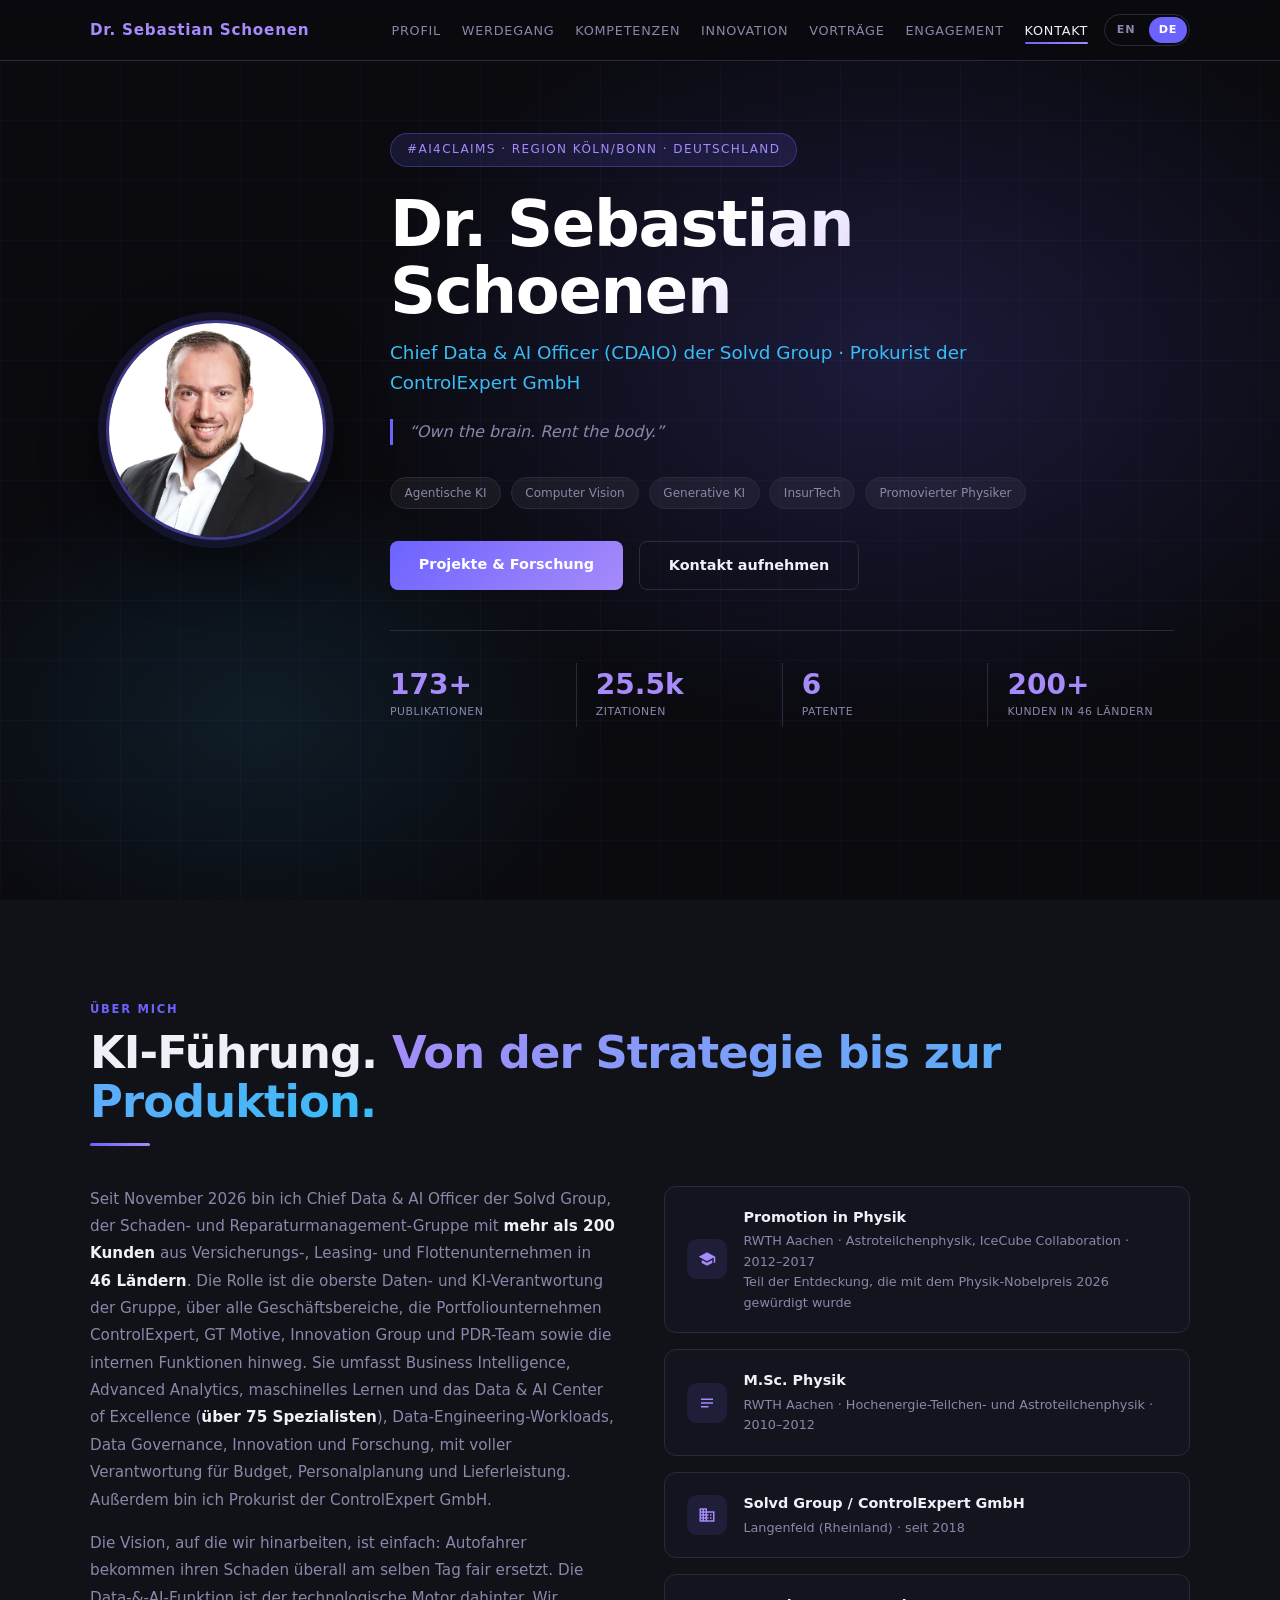
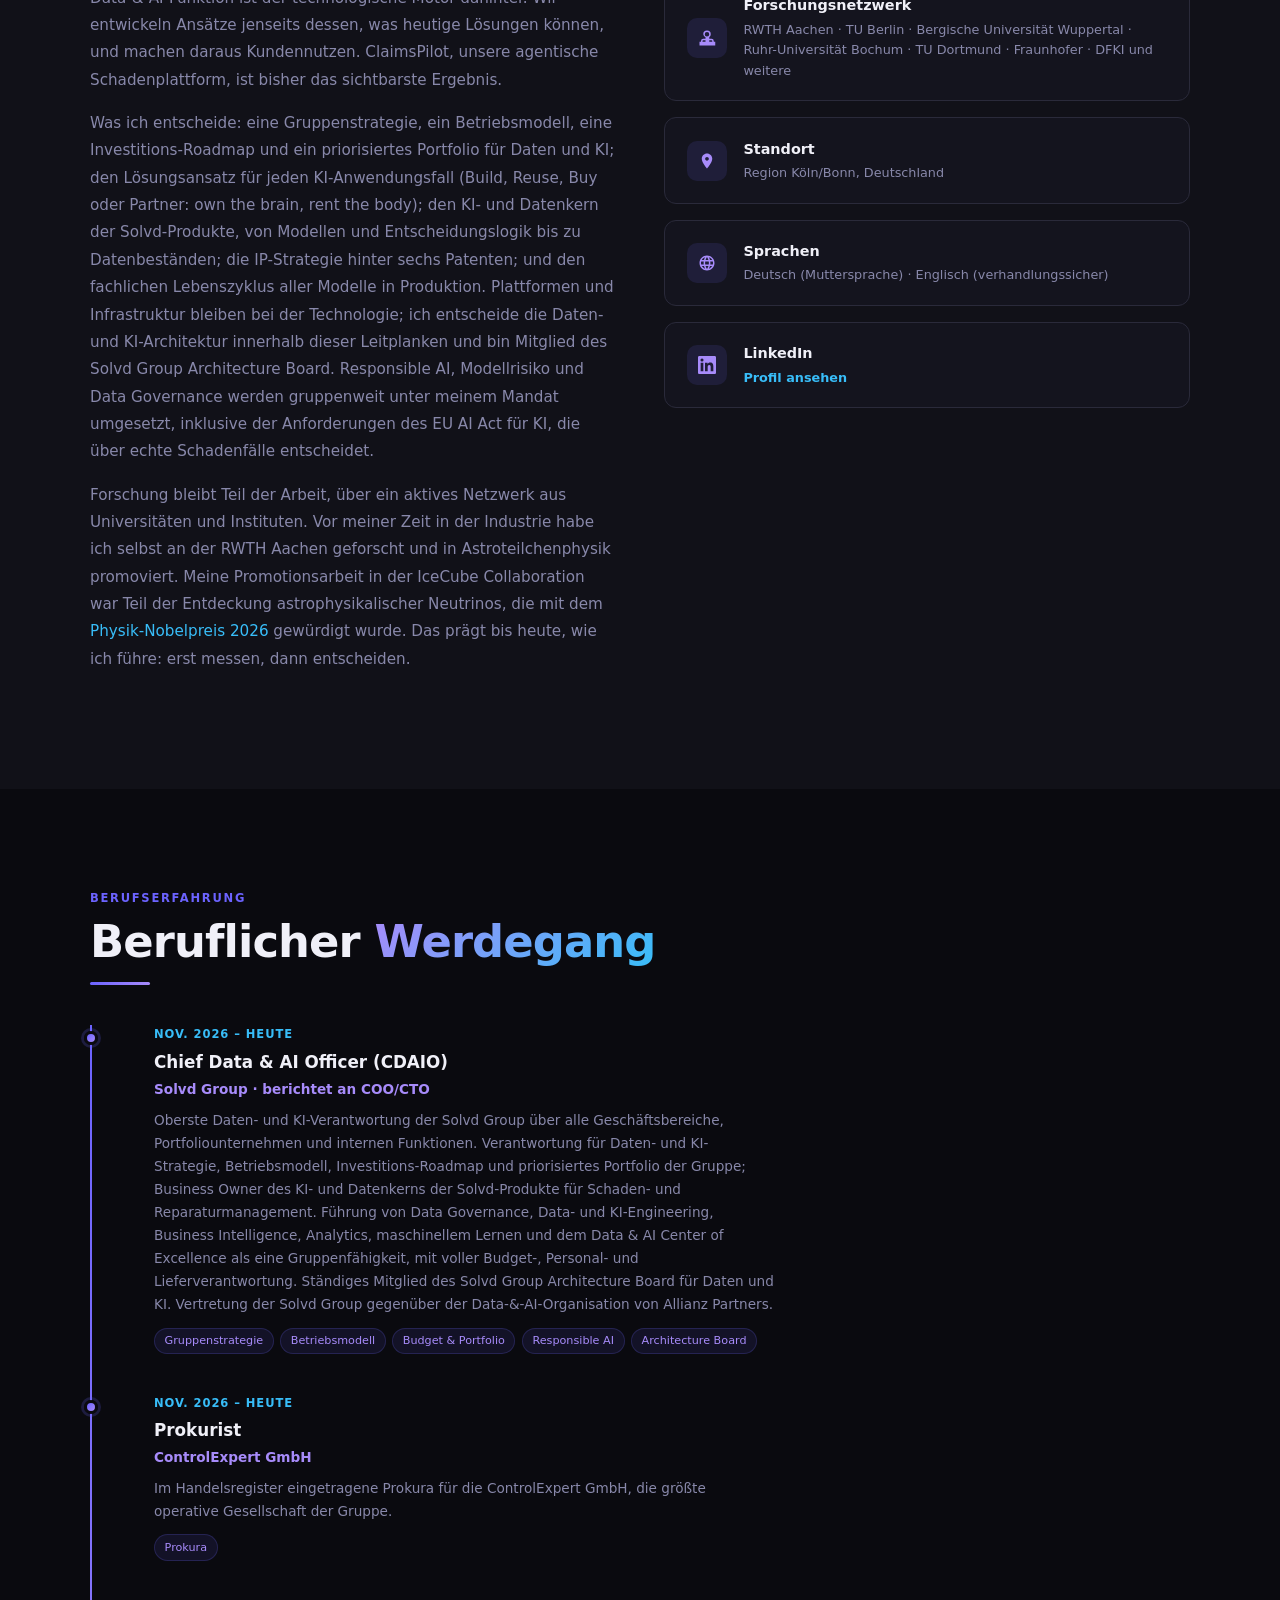
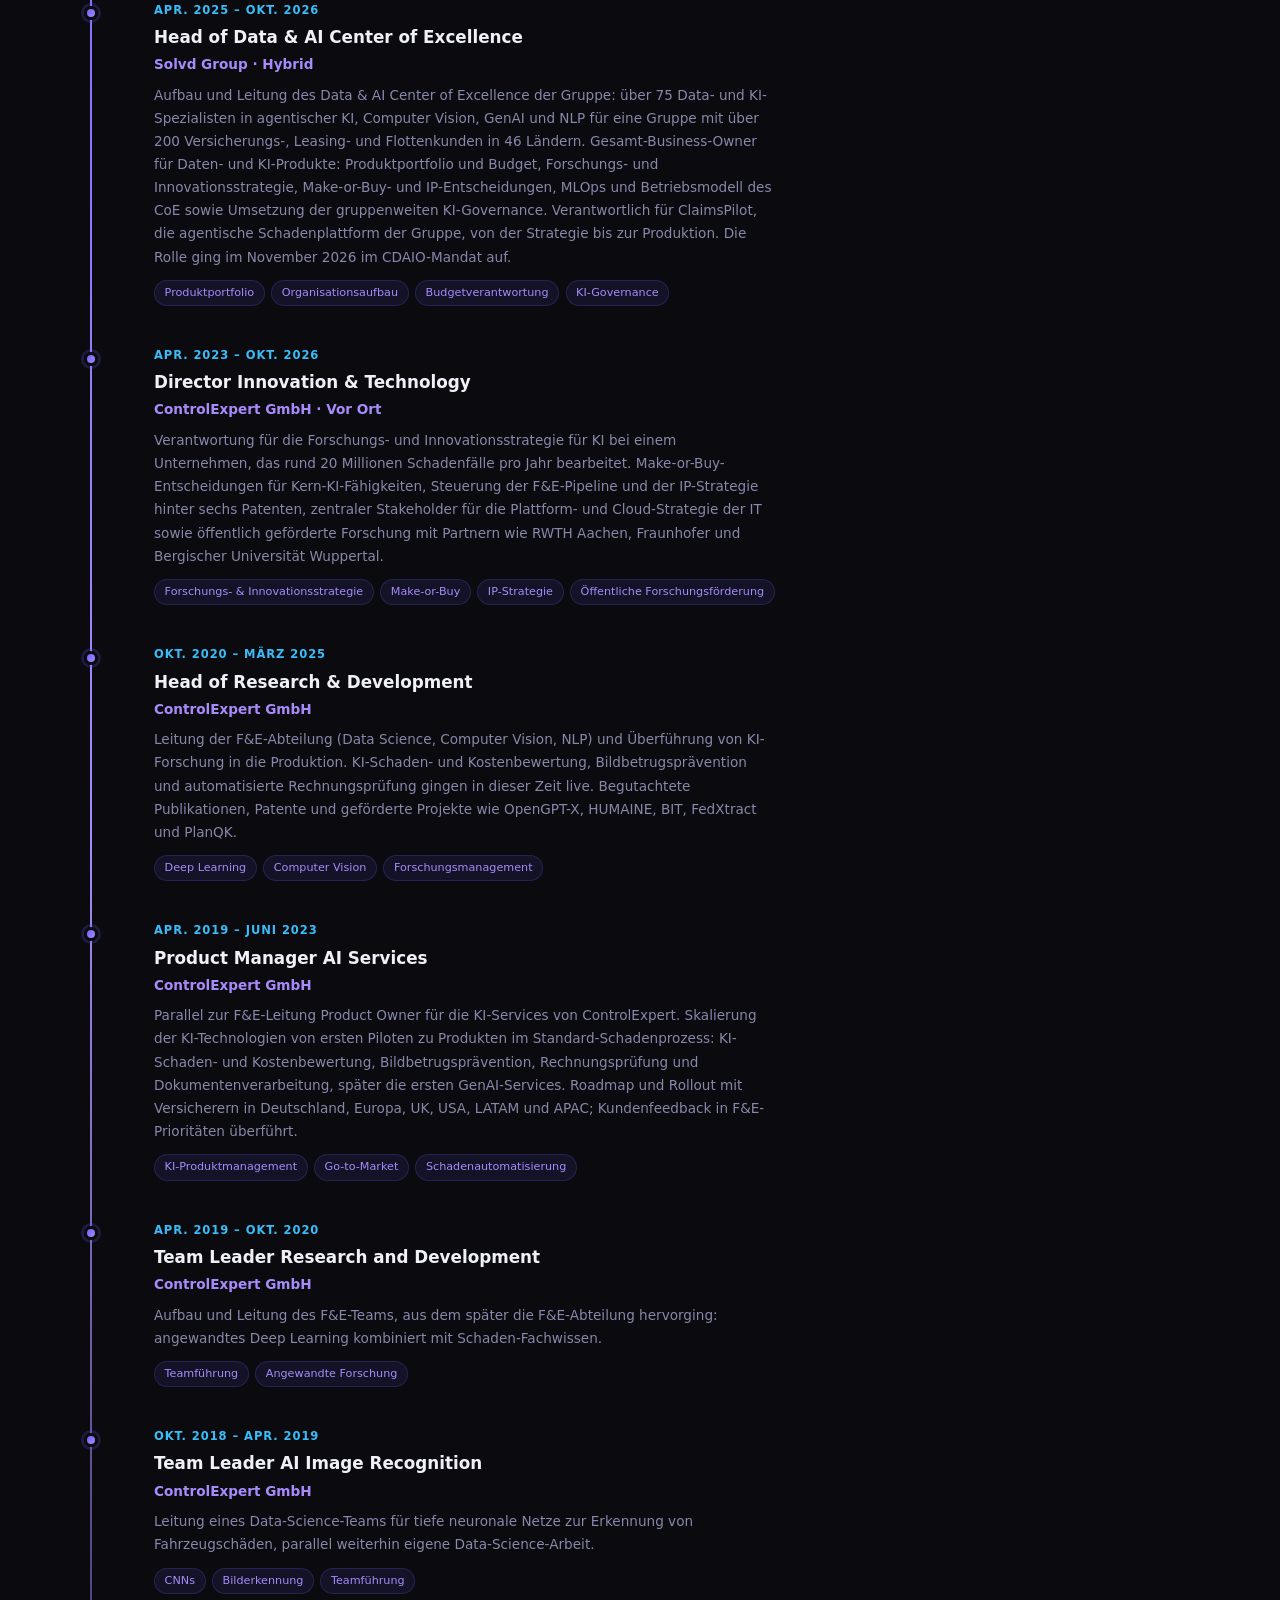
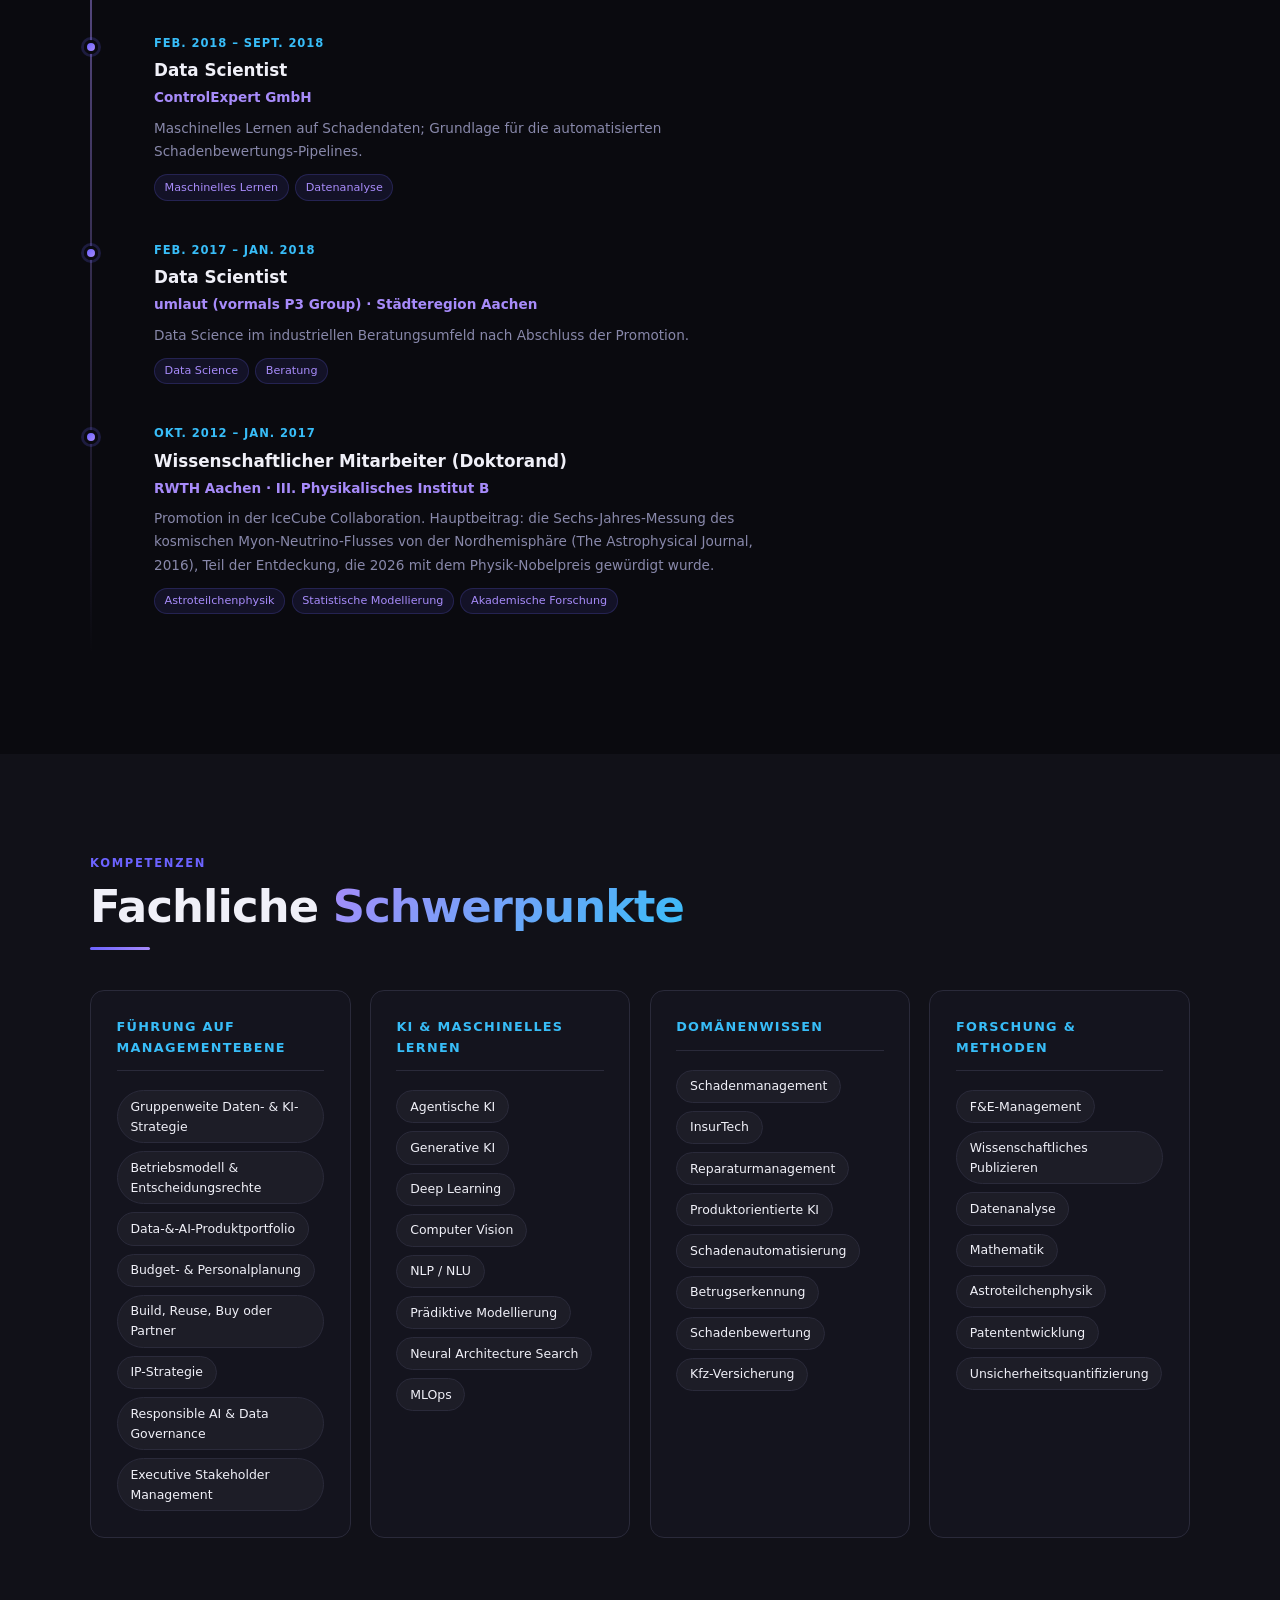
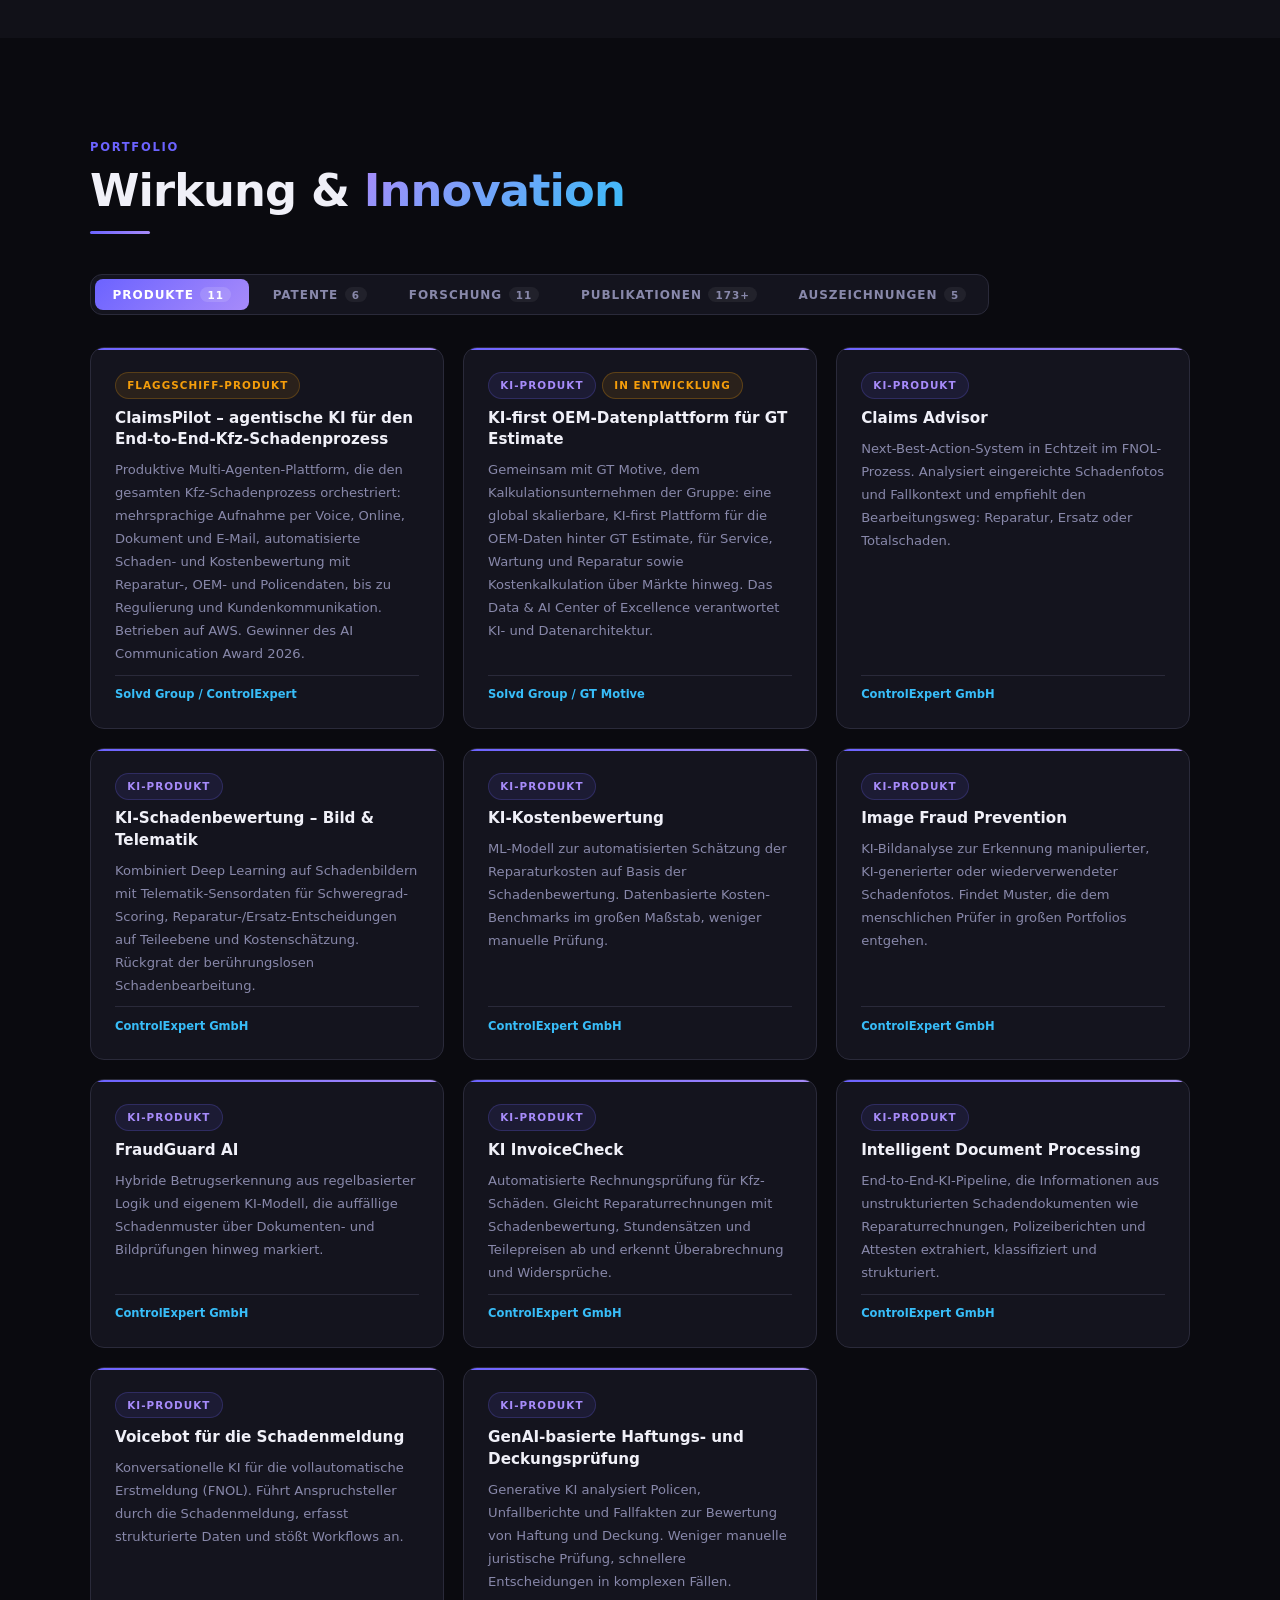
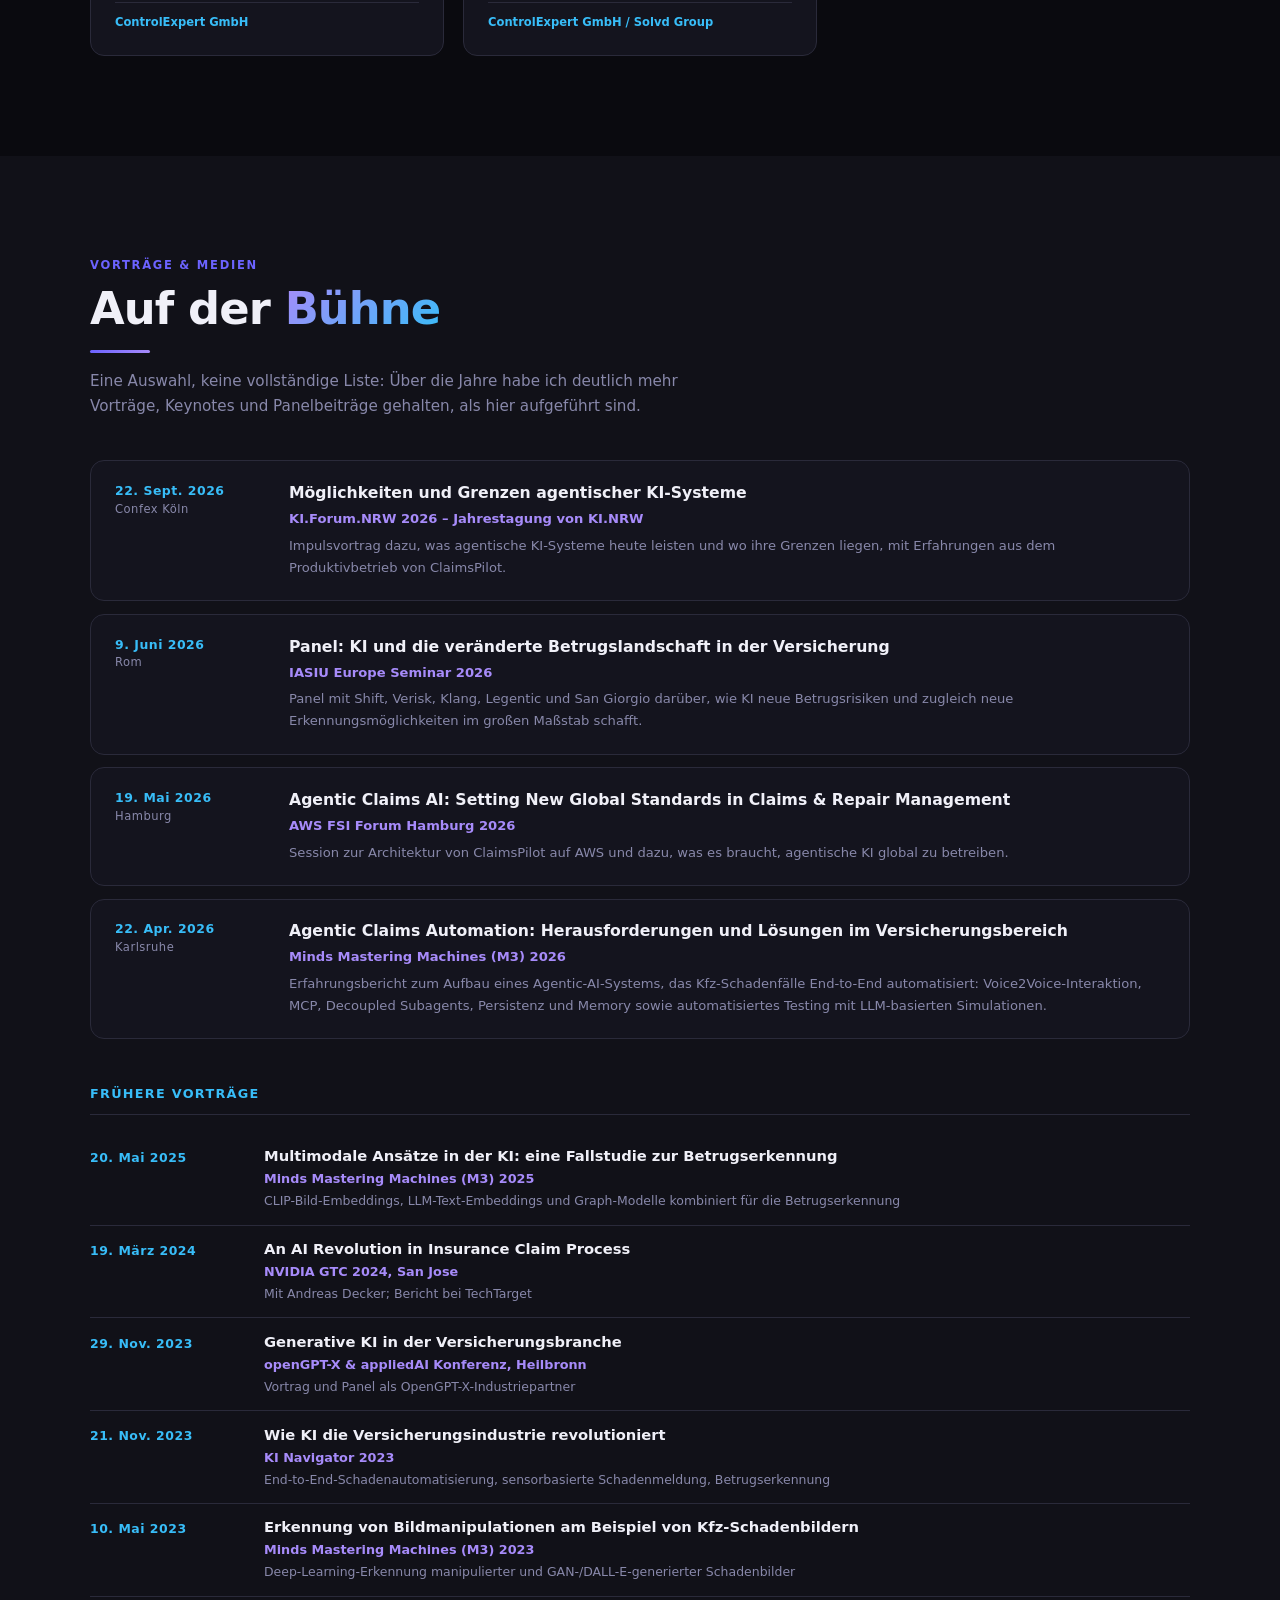
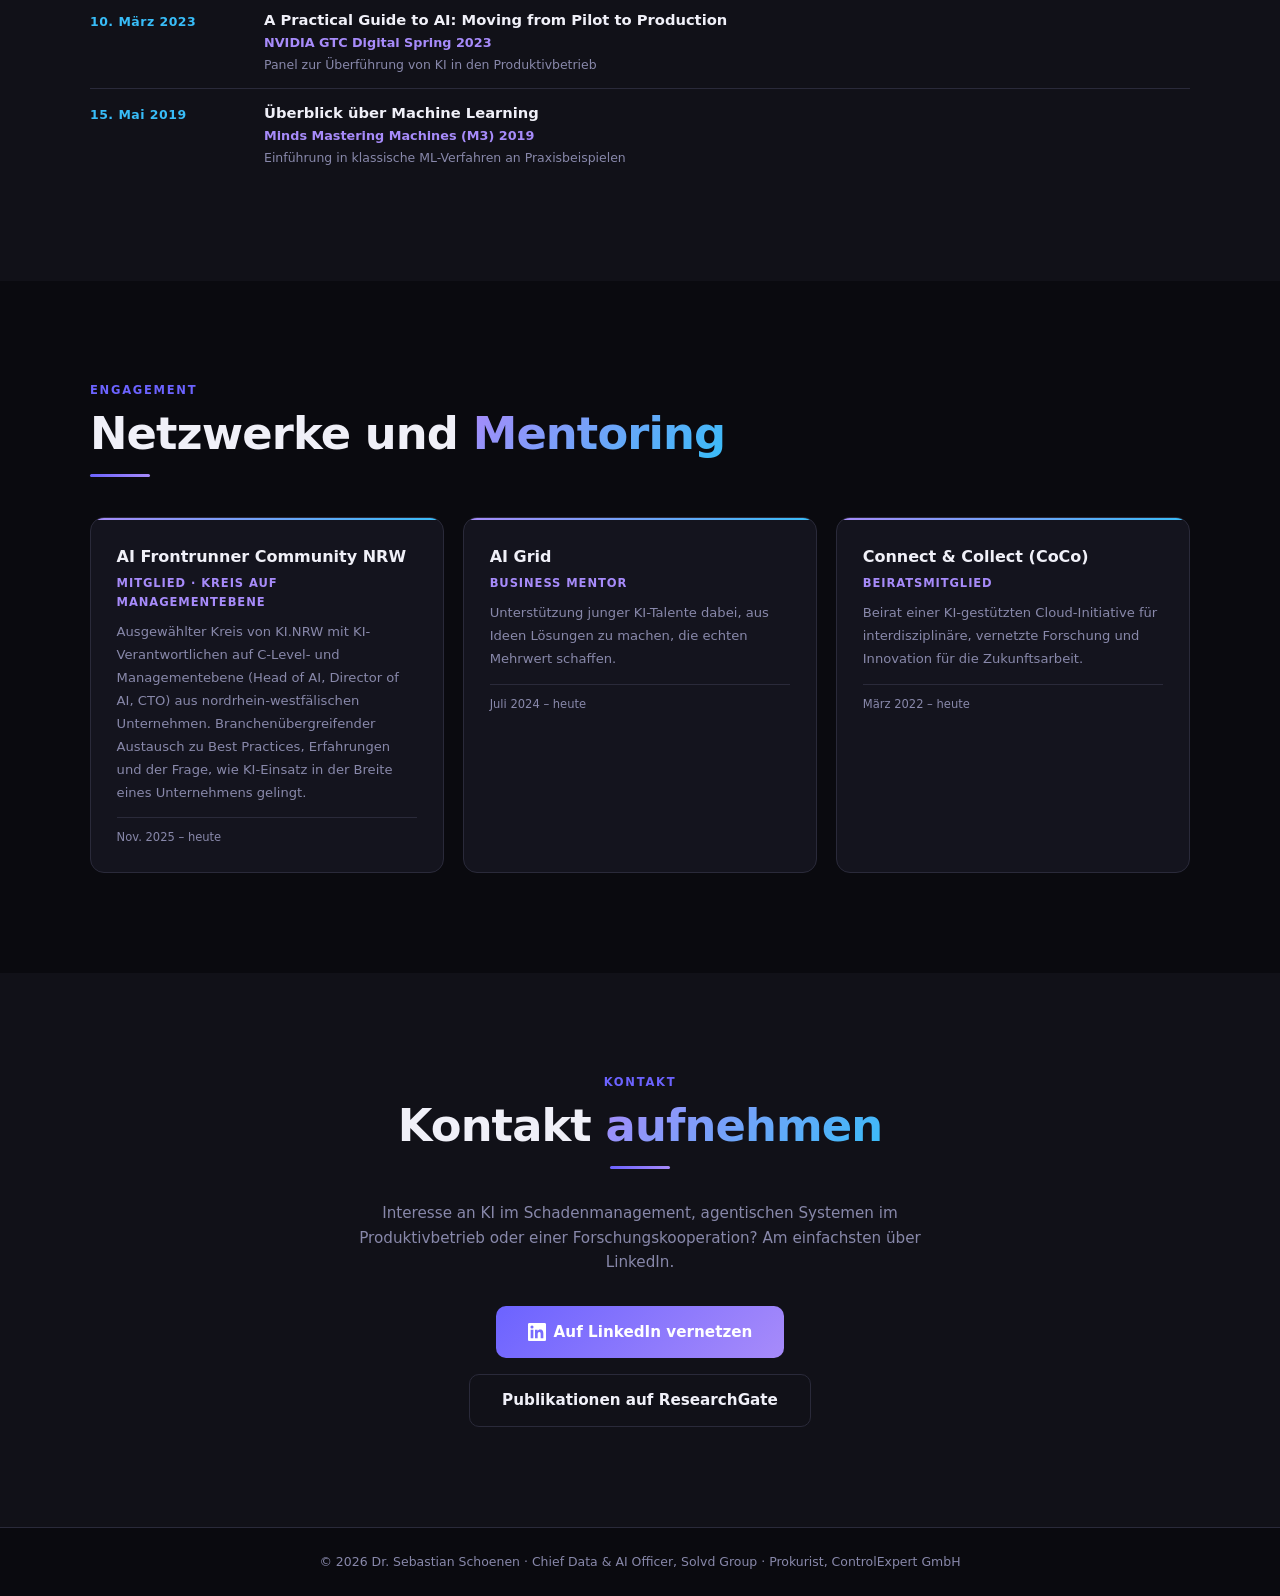
==== commit 6085b603: "update CDAIO" ====
--- a/de/index.html
+++ b/de/index.html
@@ -3,8 +3,8 @@
 <head>
 <meta charset="UTF-8">
 <meta name="viewport" content="width=device-width,initial-scale=1">
-<title>Dr. Sebastian Schoenen – KI für das Kfz-Schadenmanagement | ControlExpert & Solvd Group</title>
-<meta name="description" content="Dr. Sebastian Schoenen: KI-Führungskraft für das Kfz-Schadenmanagement. Leiter Data &amp; AI CoE der Solvd Group, Director Innovation &amp; Technology bei ControlExpert, 75+ Data- &amp; KI-Spezialisten.">
+<title>Dr. Sebastian Schoenen – Chief Data & AI Officer, Solvd Group | KI für das Kfz-Schadenmanagement</title>
+<meta name="description" content="Dr. Sebastian Schoenen, Chief Data &amp; AI Officer der Solvd Group: gruppenweite Daten- und KI-Strategie, Betriebsmodell und KI-Produkte für Schaden- und Reparaturmanagement. Physiker, 6 Patente, 173+ Paper.">
 <meta name="author" content="Dr. Sebastian Schoenen">
 <meta name="google-site-verification" content="PhaROYmn4Sk4O86H737ElXS9R5Nn_UCqVJHR-7QiGtM">
 <meta name="robots" content="index,follow,max-image-preview:large">
@@ -21,8 +21,8 @@
 <meta property="og:locale" content="de_DE">
 <meta property="og:locale:alternate" content="en_US">
 <meta property="og:url" content="https://sebastianschoenen.github.io/de/">
-<meta property="og:title" content="Dr. Sebastian Schoenen – KI für das Kfz-Schadenmanagement">
-<meta property="og:description" content="Leiter Data &amp; AI Center of Excellence, Solvd Group · Director Innovation &amp; Technology, ControlExpert. Agentische KI, Computer Vision und GenAI für Schaden- und Reparaturmanagement.">
+<meta property="og:title" content="Dr. Sebastian Schoenen – Chief Data &amp; AI Officer, Solvd Group">
+<meta property="og:description" content="Chief Data &amp; AI Officer, Solvd Group · Prokurist, ControlExpert GmbH. Agentische KI, Computer Vision und GenAI für Schaden- und Reparaturmanagement.">
 <meta property="og:image" content="https://sebastianschoenen.github.io/og-image.png">
 <meta property="og:image:width" content="1200">
 <meta property="og:image:height" content="630">
@@ -30,14 +30,14 @@
 <meta property="profile:first_name" content="Sebastian">
 <meta property="profile:last_name" content="Schoenen">
 <meta name="twitter:card" content="summary_large_image">
-<meta name="twitter:title" content="Dr. Sebastian Schoenen – KI für das Kfz-Schadenmanagement">
-<meta name="twitter:description" content="Leiter Data &amp; AI Center of Excellence, Solvd Group · Director Innovation &amp; Technology, ControlExpert. Agentische KI, Computer Vision und GenAI für Schaden- und Reparaturmanagement.">
+<meta name="twitter:title" content="Dr. Sebastian Schoenen – Chief Data &amp; AI Officer, Solvd Group">
+<meta name="twitter:description" content="Chief Data &amp; AI Officer, Solvd Group · Prokurist, ControlExpert GmbH. Agentische KI, Computer Vision und GenAI für Schaden- und Reparaturmanagement.">
 <meta name="twitter:image" content="https://sebastianschoenen.github.io/og-image.png">
 <link rel="preload" as="image" href="../SebastianSchoenen.jpg">
 <link rel="stylesheet" href="../style.css">
-<script type="application/ld+json">{"@context": "https://schema.org", "@type": "Person", "@id": "https://sebastianschoenen.github.io/#person", "name": "Sebastian Schoenen", "honorificPrefix": "Dr.", "givenName": "Sebastian", "familyName": "Schoenen", "alternateName": "Dr. Sebastian Schoenen", "url": "https://sebastianschoenen.github.io/", "image": "https://sebastianschoenen.github.io/SebastianSchoenen.jpg", "jobTitle": ["Head of Data & AI Center of Excellence", "Director of Innovation & Technology"], "worksFor": [{"@type": "Organization", "name": "Solvd Group", "url": "https://solvd.group/"}, {"@type": "Organization", "name": "ControlExpert GmbH", "url": "https://www.controlexpert.com/", "address": {"@type": "PostalAddress", "addressLocality": "Langenfeld (Rheinland)", "addressCountry": "DE"}}], "alumniOf": {"@type": "CollegeOrUniversity", "name": "RWTH Aachen University", "url": "https://www.rwth-aachen.de/"}, "hasCredential": {"@type": "EducationalOccupationalCredential", "credentialCategory": "degree", "name": "Ph.D. in Physics", "recognizedBy": {"@type": "CollegeOrUniversity", "name": "RWTH Aachen University"}}, "address": {"@type": "PostalAddress", "addressRegion": "North Rhine-Westphalia", "addressCountry": "DE"}, "nationality": {"@type": "Country", "name": "Germany"}, "memberOf": {"@type": "Organization", "name": "IceCube Collaboration", "url": "https://icecube.wisc.edu/"}, "knowsLanguage": ["de", "en"], "knowsAbout": ["Agentic AI", "Generative AI", "Computer Vision", "Deep Learning", "Machine Learning", "Insurance Claims Management", "Motor Insurance", "Fraud Detection", "Astroparticle Physics", "AI Governance"], "award": ["AI Communication Award 2026 – AI Strategy, Analytics & Agents in Communication (ClaimsPilot)", "KI Innovation Award 2024 – F.A.Z. Institut & KI Bundesverband", "Springorum Denkmünze – RWTH Aachen (2013)", "DFG Research Training Group scholarship – RWTH Aachen (2013)", "3rd place Talanx Insurance Hackathon (2018)"], "sameAs": ["https://www.linkedin.com/in/dr-sebastian-schoenen-b24898153/", "https://www.researchgate.net/profile/Sebastian-Schoenen"]}</script>
+<script type="application/ld+json">{"@context": "https://schema.org", "@type": "Person", "@id": "https://sebastianschoenen.github.io/#person", "name": "Sebastian Schoenen", "honorificPrefix": "Dr.", "givenName": "Sebastian", "familyName": "Schoenen", "alternateName": "Dr. Sebastian Schoenen", "url": "https://sebastianschoenen.github.io/", "image": "https://sebastianschoenen.github.io/SebastianSchoenen.jpg", "jobTitle": ["Chief Data & AI Officer", "Prokurist"], "worksFor": [{"@type": "Organization", "name": "Solvd Group", "url": "https://solvd.group/"}, {"@type": "Organization", "name": "ControlExpert GmbH", "url": "https://www.controlexpert.com/", "address": {"@type": "PostalAddress", "addressLocality": "Langenfeld (Rheinland)", "addressCountry": "DE"}}], "alumniOf": {"@type": "CollegeOrUniversity", "name": "RWTH Aachen University", "url": "https://www.rwth-aachen.de/"}, "hasCredential": {"@type": "EducationalOccupationalCredential", "credentialCategory": "degree", "name": "Ph.D. in Physics", "recognizedBy": {"@type": "CollegeOrUniversity", "name": "RWTH Aachen University"}}, "address": {"@type": "PostalAddress", "addressRegion": "North Rhine-Westphalia", "addressCountry": "DE"}, "nationality": {"@type": "Country", "name": "Germany"}, "memberOf": {"@type": "Organization", "name": "IceCube Collaboration", "url": "https://icecube.wisc.edu/"}, "knowsLanguage": ["de", "en"], "knowsAbout": ["Agentic AI", "Generative AI", "Computer Vision", "Deep Learning", "Machine Learning", "Insurance Claims Management", "Motor Insurance", "Fraud Detection", "Astroparticle Physics", "AI Governance"], "award": ["AI Communication Award 2026 – AI Strategy, Analytics & Agents in Communication (ClaimsPilot)", "KI Innovation Award 2024 – F.A.Z. Institut & KI Bundesverband", "Springorum Denkmünze – RWTH Aachen (2013)", "DFG Research Training Group scholarship – RWTH Aachen (2013)", "3rd place Talanx Insurance Hackathon (2018)"], "sameAs": ["https://www.linkedin.com/in/dr-sebastian-schoenen-b24898153/", "https://www.researchgate.net/profile/Sebastian-Schoenen"]}</script>
 <script type="application/ld+json">{"@context": "https://schema.org", "@type": "WebSite", "@id": "https://sebastianschoenen.github.io/#website", "url": "https://sebastianschoenen.github.io/", "name": "Dr. Sebastian Schoenen", "inLanguage": ["en", "de"], "about": {"@id": "https://sebastianschoenen.github.io/#person"}, "publisher": {"@id": "https://sebastianschoenen.github.io/#person"}}</script>
-<script type="application/ld+json">{"@context": "https://schema.org", "@type": "ProfilePage", "url": "https://sebastianschoenen.github.io/de/", "inLanguage": "de", "name": "Dr. Sebastian Schoenen – KI für das Kfz-Schadenmanagement", "description": "Dr. Sebastian Schoenen: KI-Führungskraft für das Kfz-Schadenmanagement. Leiter Data & AI CoE der Solvd Group, Director Innovation & Technology bei ControlExpert, 75+ Data- & KI-Spezialisten.", "mainEntity": {"@id": "https://sebastianschoenen.github.io/#person"}, "dateModified": "2026-10-09", "isPartOf": {"@id": "https://sebastianschoenen.github.io/#website"}}</script>
+<script type="application/ld+json">{"@context": "https://schema.org", "@type": "ProfilePage", "url": "https://sebastianschoenen.github.io/de/", "inLanguage": "de", "name": "Dr. Sebastian Schoenen – Chief Data & AI Officer, Solvd Group", "description": "Dr. Sebastian Schoenen, Chief Data & AI Officer der Solvd Group: gruppenweite Daten- und KI-Strategie, Betriebsmodell und KI-Produkte für Schaden- und Reparaturmanagement. Physiker, 6 Patente, 173+ Paper.", "mainEntity": {"@id": "https://sebastianschoenen.github.io/#person"}, "dateModified": "2026-11-02", "isPartOf": {"@id": "https://sebastianschoenen.github.io/#website"}}</script>
 </head>
 <body>
 
@@ -64,11 +64,11 @@
     <div class="hero-text">
       <div class="hero-tag">#AI4Claims · Region Köln/Bonn · Deutschland</div>
       <h1 class="hero-name">Dr. Sebastian <br>Schoenen</h1>
-      <p class="hero-title">Leiter des Data &amp; AI Center of Excellence der Solvd Group · Director Innovation &amp; Technology bei der ControlExpert GmbH</p>
+      <p class="hero-title">Chief Data &amp; AI Officer (CDAIO) der Solvd Group · Prokurist der ControlExpert GmbH</p>
       <blockquote class="hero-quote">“Own the brain. Rent the body.”</blockquote>
       <ul class="hero-badges"><li class="badge">Agentische KI</li><li class="badge">Computer Vision</li><li class="badge">Generative KI</li><li class="badge">InsurTech</li><li class="badge">Promovierter Physiker</li></ul>
       <div class="hero-btns"><a href="#projects" class="btn-pri">Projekte & Forschung</a><a href="#contact" class="btn-sec">Kontakt aufnehmen</a></div>
-      <ul class="hero-stats"><li class="hero-stat"><div class="stat-num">173+</div><div class="stat-lbl">Publikationen</div></li><li class="hero-stat"><div class="stat-num">25.5k</div><div class="stat-lbl">Zitationen</div></li><li class="hero-stat"><div class="stat-num">6</div><div class="stat-lbl">Patente</div></li><li class="hero-stat"><div class="stat-num">75+</div><div class="stat-lbl">Data- &amp; KI-Spezialisten geführt</div></li></ul>
+      <ul class="hero-stats"><li class="hero-stat"><div class="stat-num">173+</div><div class="stat-lbl">Publikationen</div></li><li class="hero-stat"><div class="stat-num">25.5k</div><div class="stat-lbl">Zitationen</div></li><li class="hero-stat"><div class="stat-num">6</div><div class="stat-lbl">Patente</div></li><li class="hero-stat"><div class="stat-num">200+</div><div class="stat-lbl">Kunden in 46 Ländern</div></li></ul>
     </div>
   </div>
 </section>
@@ -79,8 +79,8 @@
     <h2 class="sec-title">KI-Führung. <span>Von der Strategie bis zur Produktion.</span></h2>
     <div class="sec-line" aria-hidden="true"></div>
     <div class="about-grid">
-      <div class="about-text"><p>Ich leite das Data &amp; AI Center of Excellence der Solvd Group, der Schaden- und Reparaturmanagement-Gruppe mit <strong>mehr als 200 Kunden</strong> aus Versicherungs-, Leasing- und Flottenunternehmen in <strong>46 Ländern</strong>, und bin Director Innovation &amp; Technology der ControlExpert GmbH. Das Mandat umfasst Innovation und das Data-&amp;-AI-Produktportfolio der Gruppe: eine Organisation von <strong>über 75 Data- und KI-Spezialisten</strong> in agentischer KI, Computer Vision, generativer KI und NLP, mit Budgetverantwortung für das Portfolio.</p><p>Die Vision, auf die wir hinarbeiten, ist einfach: Autofahrer bekommen ihren Schaden überall am selben Tag fair ersetzt. Das Center of Excellence ist der technologische Motor dahinter. Wir entwickeln Ansätze jenseits dessen, was heutige Lösungen können, und machen daraus Kundennutzen. ClaimsPilot, unsere agentische Schadenplattform, ist bisher das sichtbarste Ergebnis.</p><p>Als Gesamt-Business-Owner für Daten- und KI-Produkte verantworte ich die Entscheidungen, die bestimmen, ob das im großen Maßstab gelingt: Forschungs- und Innovationsstrategie, Make-or-Buy für KI-Produkte („Own the brain, rent the body“: die differenzierende Intelligenz gehört uns, die Infrastruktur wird gemietet), die IP-Strategie hinter sechs Patenten, MLOps und das Betriebsmodell des CoE. Plattform- und Cloud-Strategie liegen bei der IT; dort bin ich zentraler Stakeholder und richte sie an der Produktstrategie aus. KI-Governance wird zentral vom Chief Data Officer definiert und von mir umgesetzt: Responsible-AI-Regeln, Anforderungen des EU AI Act und Modellrisikomanagement für KI, die über echte Schadenfälle entscheidet.</p><p>Forschung bleibt Teil der Arbeit, über ein aktives Netzwerk aus Universitäten und Instituten. Vor meiner Zeit in der Industrie habe ich selbst an der RWTH Aachen geforscht und in Astroteilchenphysik promoviert. Meine Promotionsarbeit in der IceCube Collaboration war Teil der Entdeckung astrophysikalischer Neutrinos, die mit dem <a href="https://www.nobelprize.org/prizes/physics/2026/press-release/" target="_blank" rel="noopener">Physik-Nobelpreis 2026</a> gewürdigt wurde. Das prägt bis heute, wie ich führe: erst messen, dann entscheiden.</p></div>
-      <div class="about-cards"><div class="info-card reveal"><div class="info-icon"><svg viewBox="0 0 24 24" aria-hidden="true"><path d="M12 3L1 9l11 6 9-4.91V17h2V9L12 3zM5 13.18v4L12 21l7-3.82v-4L12 17l-7-3.82z"/></svg></div><div><h3>Promotion in Physik</h3><p>RWTH Aachen · Astroteilchenphysik, IceCube Collaboration · 2012–2017<br>Teil der Entdeckung, die mit dem Physik-Nobelpreis 2026 gewürdigt wurde</p></div></div><div class="info-card reveal"><div class="info-icon"><svg viewBox="0 0 24 24" aria-hidden="true"><path d="M4 6h16v2H4zm0 5h16v2H4zm0 5h10v2H4z"/></svg></div><div><h3>M.Sc. Physik</h3><p>RWTH Aachen · Hochenergie-Teilchen- und Astroteilchenphysik · 2010–2012</p></div></div><div class="info-card reveal"><div class="info-icon"><svg viewBox="0 0 24 24" aria-hidden="true"><path d="M12 7V3H2v18h20V7H12zM6 19H4v-2h2v2zm0-4H4v-2h2v2zm0-4H4V9h2v2zm0-4H4V5h2v2zm4 12H8v-2h2v2zm0-4H8v-2h2v2zm0-4H8V9h2v2zm0-4H8V5h2v2zm10 12h-8v-2h2v-2h-2v-2h2v-2h-2V9h8v10zm-2-8h-2v2h2v-2zm0 4h-2v2h2v-2z"/></svg></div><div><h3>ControlExpert GmbH / Solvd Group</h3><p>Langenfeld (Rheinland) · seit 2018</p></div></div><div class="info-card reveal"><div class="info-icon"><svg viewBox="0 0 24 24" aria-hidden="true"><path d="M12 2a5 5 0 015 5c0 1.6-.8 3-2 3.9V13h3a3 3 0 013 3v1h2v5h-6v-5h2v-1a1 1 0 00-1-1h-3v2h2v5H8v-5h2v-2H7a1 1 0 00-1 1v1h2v5H2v-5h2v-1a3 3 0 013-3h3v-2.1A5 5 0 017 7a5 5 0 015-5zm0 2a3 3 0 100 6 3 3 0 000-6z"/></svg></div><div><h3>Forschungsnetzwerk</h3><p>RWTH Aachen · TU Berlin · Bergische Universität Wuppertal · Ruhr-Universität Bochum · TU Dortmund · Fraunhofer · DFKI und weitere</p></div></div><div class="info-card reveal"><div class="info-icon"><svg viewBox="0 0 24 24" aria-hidden="true"><path d="M12 2C8.13 2 5 5.13 5 9c0 5.25 7 13 7 13s7-7.75 7-13c0-3.87-3.13-7-7-7zm0 9.5c-1.38 0-2.5-1.12-2.5-2.5s1.12-2.5 2.5-2.5 2.5 1.12 2.5 2.5-1.12 2.5-2.5 2.5z"/></svg></div><div><h3>Standort</h3><p>Region Köln/Bonn, Deutschland</p></div></div><div class="info-card reveal"><div class="info-icon"><svg viewBox="0 0 24 24" aria-hidden="true"><path d="M11.99 2C6.47 2 2 6.48 2 12s4.47 10 9.99 10C17.52 22 22 17.52 22 12S17.52 2 11.99 2zm6.93 6h-2.95c-.32-1.25-.78-2.45-1.38-3.56 1.84.63 3.37 1.91 4.33 3.56zM12 4.04c.83 1.2 1.48 2.53 1.91 3.96h-3.82c.43-1.43 1.08-2.76 1.91-3.96zM4.26 14C4.1 13.36 4 12.69 4 12s.1-1.36.26-2h3.38c-.08.66-.14 1.32-.14 2s.06 1.34.14 2H4.26zm.82 2h2.95c.32 1.25.78 2.45 1.38 3.56-1.84-.63-3.37-1.9-4.33-3.56zm2.95-8H5.08c.96-1.66 2.49-2.93 4.33-3.56C8.81 5.55 8.35 6.75 8.03 8zM12 19.96c-.83-1.2-1.48-2.53-1.91-3.96h3.82c-.43 1.43-1.08 2.76-1.91 3.96zM14.34 14H9.66c-.09-.66-.16-1.32-.16-2s.07-1.35.16-2h4.68c.09.65.16 1.32.16 2s-.07 1.34-.16 2zm.25 5.56c.6-1.11 1.06-2.31 1.38-3.56h2.95c-.96 1.65-2.49 2.93-4.33 3.56zM16.36 14c.08-.66.14-1.32.14-2s-.06-1.34-.14-2h3.38c.16.64.26 1.31.26 2s-.1 1.36-.26 2h-3.38z"/></svg></div><div><h3>Sprachen</h3><p>Deutsch (Muttersprache) · Englisch (verhandlungssicher)</p></div></div><div class="info-card reveal"><div class="info-icon"><svg viewBox="0 0 24 24" aria-hidden="true"><path d="M20.447 20.452h-3.554v-5.569c0-1.328-.027-3.037-1.852-3.037-1.853 0-2.136 1.445-2.136 2.939v5.667H9.351V9h3.414v1.561h.046c.477-.9 1.637-1.85 3.37-1.85 3.601 0 4.267 2.37 4.267 5.455v6.286zM5.337 7.433a2.062 2.062 0 01-2.063-2.065 2.064 2.064 0 112.063 2.065zm1.782 13.019H3.555V9h3.564v11.452zM22.225 0H1.771C.792 0 0 .774 0 1.729v20.542C0 23.227.792 24 1.771 24h20.451C23.2 24 24 23.227 24 22.271V1.729C24 .774 23.2 0 22.222 0h.003z"/></svg></div><div><h3>LinkedIn</h3><p><a href="https://www.linkedin.com/in/dr-sebastian-schoenen-b24898153/" target="_blank" rel="noopener">Profil ansehen</a></p></div></div></div>
+      <div class="about-text"><p>Seit November 2026 bin ich Chief Data &amp; AI Officer der Solvd Group, der Schaden- und Reparaturmanagement-Gruppe mit <strong>mehr als 200 Kunden</strong> aus Versicherungs-, Leasing- und Flottenunternehmen in <strong>46 Ländern</strong>. Die Rolle ist die oberste Daten- und KI-Verantwortung der Gruppe, über alle Geschäftsbereiche, die Portfoliounternehmen ControlExpert, GT Motive, Innovation Group und PDR-Team sowie die internen Funktionen hinweg. Sie umfasst Business Intelligence, Advanced Analytics, maschinelles Lernen und das Data &amp; AI Center of Excellence (<strong>über 75 Spezialisten</strong>), Data-Engineering-Workloads, Data Governance, Innovation und Forschung, mit voller Verantwortung für Budget, Personalplanung und Lieferleistung. Außerdem bin ich Prokurist der ControlExpert GmbH.</p><p>Die Vision, auf die wir hinarbeiten, ist einfach: Autofahrer bekommen ihren Schaden überall am selben Tag fair ersetzt. Die Data-&amp;-AI-Funktion ist der technologische Motor dahinter. Wir entwickeln Ansätze jenseits dessen, was heutige Lösungen können, und machen daraus Kundennutzen. ClaimsPilot, unsere agentische Schadenplattform, ist bisher das sichtbarste Ergebnis.</p><p>Was ich entscheide: eine Gruppenstrategie, ein Betriebsmodell, eine Investitions-Roadmap und ein priorisiertes Portfolio für Daten und KI; den Lösungsansatz für jeden KI-Anwendungsfall (Build, Reuse, Buy oder Partner: own the brain, rent the body); den KI- und Datenkern der Solvd-Produkte, von Modellen und Entscheidungslogik bis zu Datenbeständen; die IP-Strategie hinter sechs Patenten; und den fachlichen Lebenszyklus aller Modelle in Produktion. Plattformen und Infrastruktur bleiben bei der Technologie; ich entscheide die Daten- und KI-Architektur innerhalb dieser Leitplanken und bin Mitglied des Solvd Group Architecture Board. Responsible AI, Modellrisiko und Data Governance werden gruppenweit unter meinem Mandat umgesetzt, inklusive der Anforderungen des EU AI Act für KI, die über echte Schadenfälle entscheidet.</p><p>Forschung bleibt Teil der Arbeit, über ein aktives Netzwerk aus Universitäten und Instituten. Vor meiner Zeit in der Industrie habe ich selbst an der RWTH Aachen geforscht und in Astroteilchenphysik promoviert. Meine Promotionsarbeit in der IceCube Collaboration war Teil der Entdeckung astrophysikalischer Neutrinos, die mit dem <a href="https://www.nobelprize.org/prizes/physics/2026/press-release/" target="_blank" rel="noopener">Physik-Nobelpreis 2026</a> gewürdigt wurde. Das prägt bis heute, wie ich führe: erst messen, dann entscheiden.</p></div>
+      <div class="about-cards"><div class="info-card reveal"><div class="info-icon"><svg viewBox="0 0 24 24" aria-hidden="true"><path d="M12 3L1 9l11 6 9-4.91V17h2V9L12 3zM5 13.18v4L12 21l7-3.82v-4L12 17l-7-3.82z"/></svg></div><div><h3>Promotion in Physik</h3><p>RWTH Aachen · Astroteilchenphysik, IceCube Collaboration · 2012–2017<br>Teil der Entdeckung, die mit dem Physik-Nobelpreis 2026 gewürdigt wurde</p></div></div><div class="info-card reveal"><div class="info-icon"><svg viewBox="0 0 24 24" aria-hidden="true"><path d="M4 6h16v2H4zm0 5h16v2H4zm0 5h10v2H4z"/></svg></div><div><h3>M.Sc. Physik</h3><p>RWTH Aachen · Hochenergie-Teilchen- und Astroteilchenphysik · 2010–2012</p></div></div><div class="info-card reveal"><div class="info-icon"><svg viewBox="0 0 24 24" aria-hidden="true"><path d="M12 7V3H2v18h20V7H12zM6 19H4v-2h2v2zm0-4H4v-2h2v2zm0-4H4V9h2v2zm0-4H4V5h2v2zm4 12H8v-2h2v2zm0-4H8v-2h2v2zm0-4H8V9h2v2zm0-4H8V5h2v2zm10 12h-8v-2h2v-2h-2v-2h2v-2h-2V9h8v10zm-2-8h-2v2h2v-2zm0 4h-2v2h2v-2z"/></svg></div><div><h3>Solvd Group / ControlExpert GmbH</h3><p>Langenfeld (Rheinland) · seit 2018</p></div></div><div class="info-card reveal"><div class="info-icon"><svg viewBox="0 0 24 24" aria-hidden="true"><path d="M12 2a5 5 0 015 5c0 1.6-.8 3-2 3.9V13h3a3 3 0 013 3v1h2v5h-6v-5h2v-1a1 1 0 00-1-1h-3v2h2v5H8v-5h2v-2H7a1 1 0 00-1 1v1h2v5H2v-5h2v-1a3 3 0 013-3h3v-2.1A5 5 0 017 7a5 5 0 015-5zm0 2a3 3 0 100 6 3 3 0 000-6z"/></svg></div><div><h3>Forschungsnetzwerk</h3><p>RWTH Aachen · TU Berlin · Bergische Universität Wuppertal · Ruhr-Universität Bochum · TU Dortmund · Fraunhofer · DFKI und weitere</p></div></div><div class="info-card reveal"><div class="info-icon"><svg viewBox="0 0 24 24" aria-hidden="true"><path d="M12 2C8.13 2 5 5.13 5 9c0 5.25 7 13 7 13s7-7.75 7-13c0-3.87-3.13-7-7-7zm0 9.5c-1.38 0-2.5-1.12-2.5-2.5s1.12-2.5 2.5-2.5 2.5 1.12 2.5 2.5-1.12 2.5-2.5 2.5z"/></svg></div><div><h3>Standort</h3><p>Region Köln/Bonn, Deutschland</p></div></div><div class="info-card reveal"><div class="info-icon"><svg viewBox="0 0 24 24" aria-hidden="true"><path d="M11.99 2C6.47 2 2 6.48 2 12s4.47 10 9.99 10C17.52 22 22 17.52 22 12S17.52 2 11.99 2zm6.93 6h-2.95c-.32-1.25-.78-2.45-1.38-3.56 1.84.63 3.37 1.91 4.33 3.56zM12 4.04c.83 1.2 1.48 2.53 1.91 3.96h-3.82c.43-1.43 1.08-2.76 1.91-3.96zM4.26 14C4.1 13.36 4 12.69 4 12s.1-1.36.26-2h3.38c-.08.66-.14 1.32-.14 2s.06 1.34.14 2H4.26zm.82 2h2.95c.32 1.25.78 2.45 1.38 3.56-1.84-.63-3.37-1.9-4.33-3.56zm2.95-8H5.08c.96-1.66 2.49-2.93 4.33-3.56C8.81 5.55 8.35 6.75 8.03 8zM12 19.96c-.83-1.2-1.48-2.53-1.91-3.96h3.82c-.43 1.43-1.08 2.76-1.91 3.96zM14.34 14H9.66c-.09-.66-.16-1.32-.16-2s.07-1.35.16-2h4.68c.09.65.16 1.32.16 2s-.07 1.34-.16 2zm.25 5.56c.6-1.11 1.06-2.31 1.38-3.56h2.95c-.96 1.65-2.49 2.93-4.33 3.56zM16.36 14c.08-.66.14-1.32.14-2s-.06-1.34-.14-2h3.38c.16.64.26 1.31.26 2s-.1 1.36-.26 2h-3.38z"/></svg></div><div><h3>Sprachen</h3><p>Deutsch (Muttersprache) · Englisch (verhandlungssicher)</p></div></div><div class="info-card reveal"><div class="info-icon"><svg viewBox="0 0 24 24" aria-hidden="true"><path d="M20.447 20.452h-3.554v-5.569c0-1.328-.027-3.037-1.852-3.037-1.853 0-2.136 1.445-2.136 2.939v5.667H9.351V9h3.414v1.561h.046c.477-.9 1.637-1.85 3.37-1.85 3.601 0 4.267 2.37 4.267 5.455v6.286zM5.337 7.433a2.062 2.062 0 01-2.063-2.065 2.064 2.064 0 112.063 2.065zm1.782 13.019H3.555V9h3.564v11.452zM22.225 0H1.771C.792 0 0 .774 0 1.729v20.542C0 23.227.792 24 1.771 24h20.451C23.2 24 24 23.227 24 22.271V1.729C24 .774 23.2 0 22.222 0h.003z"/></svg></div><div><h3>LinkedIn</h3><p><a href="https://www.linkedin.com/in/dr-sebastian-schoenen-b24898153/" target="_blank" rel="noopener">Profil ansehen</a></p></div></div></div>
     </div>
   </div>
 </section>
@@ -90,7 +90,7 @@
     <div class="sec-label">Berufserfahrung</div>
     <h2 class="sec-title">Beruflicher <span>Werdegang</span></h2>
     <div class="sec-line" aria-hidden="true"></div>
-    <ol class="timeline"><li class="t-item reveal"><div class="t-dot" aria-hidden="true"></div><div class="t-period">Apr. 2025 – heute</div><h3 class="t-role">Head of Data &amp; AI Center of Excellence</h3><div class="t-company">Solvd Group · Hybrid</div><p class="t-desc">Aufbau und Leitung des Data &amp; AI Center of Excellence der Gruppe: über 75 Data- und KI-Spezialisten in agentischer KI, Computer Vision, GenAI und NLP für eine Gruppe mit über 200 Versicherungs-, Leasing- und Flottenkunden in 46 Ländern. Gesamt-Business-Owner für Daten- und KI-Produkte: Produktportfolio und Budget, Forschungs- und Innovationsstrategie, Make-or-Buy- und IP-Entscheidungen, MLOps und Betriebsmodell des CoE sowie Umsetzung der gruppenweiten KI-Governance. Verantwortlich für ClaimsPilot, die agentische Schadenplattform der Gruppe, von der Strategie bis zur Produktion.</p><ul class="t-tags"><li class="t-tag">Produktportfolio</li><li class="t-tag">Organisationsaufbau</li><li class="t-tag">Budgetverantwortung</li><li class="t-tag">KI-Governance</li></ul></li><li class="t-item reveal"><div class="t-dot" aria-hidden="true"></div><div class="t-period">Apr. 2023 – heute</div><h3 class="t-role">Director Innovation &amp; Technology</h3><div class="t-company">ControlExpert GmbH · Vor Ort</div><p class="t-desc">Verantwortung für die Forschungs- und Innovationsstrategie für KI bei einem Unternehmen, das rund 20 Millionen Schadenfälle pro Jahr bearbeitet. Make-or-Buy-Entscheidungen für Kern-KI-Fähigkeiten, Steuerung der F&amp;E-Pipeline und der IP-Strategie hinter sechs Patenten, zentraler Stakeholder für die Plattform- und Cloud-Strategie der IT sowie öffentlich geförderte Forschung mit Partnern wie RWTH Aachen, Fraunhofer und Bergischer Universität Wuppertal.</p><ul class="t-tags"><li class="t-tag">Forschungs- &amp; Innovationsstrategie</li><li class="t-tag">Make-or-Buy</li><li class="t-tag">IP-Strategie</li><li class="t-tag">Öffentliche Forschungsförderung</li></ul></li><li class="t-item reveal"><div class="t-dot" aria-hidden="true"></div><div class="t-period">Okt. 2020 – März 2025</div><h3 class="t-role">Head of Research &amp; Development</h3><div class="t-company">ControlExpert GmbH</div><p class="t-desc">Leitung der F&amp;E-Abteilung (Data Science, Computer Vision, NLP) und Überführung von KI-Forschung in die Produktion. KI-Schaden- und Kostenbewertung, Bildbetrugsprävention und automatisierte Rechnungsprüfung gingen in dieser Zeit live. Begutachtete Publikationen, Patente und geförderte Projekte wie OpenGPT-X, HUMAINE, BIT, FedXtract und PlanQK.</p><ul class="t-tags"><li class="t-tag">Deep Learning</li><li class="t-tag">Computer Vision</li><li class="t-tag">Forschungsmanagement</li></ul></li><li class="t-item reveal"><div class="t-dot" aria-hidden="true"></div><div class="t-period">Apr. 2019 – Juni 2023</div><h3 class="t-role">Product Manager AI Services</h3><div class="t-company">ControlExpert GmbH</div><p class="t-desc">Parallel zur F&amp;E-Leitung Product Owner für die KI-Services von ControlExpert. Skalierung der KI-Technologien von ersten Piloten zu Produkten im Standard-Schadenprozess: KI-Schaden- und Kostenbewertung, Bildbetrugsprävention, Rechnungsprüfung und Dokumentenverarbeitung, später die ersten GenAI-Services. Roadmap und Rollout mit Versicherern in Deutschland, Europa, UK, USA, LATAM und APAC; Kundenfeedback in F&amp;E-Prioritäten überführt.</p><ul class="t-tags"><li class="t-tag">KI-Produktmanagement</li><li class="t-tag">Go-to-Market</li><li class="t-tag">Schadenautomatisierung</li></ul></li><li class="t-item reveal"><div class="t-dot" aria-hidden="true"></div><div class="t-period">Apr. 2019 – Okt. 2020</div><h3 class="t-role">Team Leader Research and Development</h3><div class="t-company">ControlExpert GmbH</div><p class="t-desc">Aufbau und Leitung des F&amp;E-Teams, aus dem später die F&amp;E-Abteilung hervorging: angewandtes Deep Learning kombiniert mit Schaden-Fachwissen.</p><ul class="t-tags"><li class="t-tag">Teamführung</li><li class="t-tag">Angewandte Forschung</li></ul></li><li class="t-item reveal"><div class="t-dot" aria-hidden="true"></div><div class="t-period">Okt. 2018 – Apr. 2019</div><h3 class="t-role">Team Leader AI Image Recognition</h3><div class="t-company">ControlExpert GmbH</div><p class="t-desc">Leitung eines Data-Science-Teams für tiefe neuronale Netze zur Erkennung von Fahrzeugschäden, parallel weiterhin eigene Data-Science-Arbeit.</p><ul class="t-tags"><li class="t-tag">CNNs</li><li class="t-tag">Bilderkennung</li><li class="t-tag">Teamführung</li></ul></li><li class="t-item reveal"><div class="t-dot" aria-hidden="true"></div><div class="t-period">Feb. 2018 – Sept. 2018</div><h3 class="t-role">Data Scientist</h3><div class="t-company">ControlExpert GmbH</div><p class="t-desc">Maschinelles Lernen auf Schadendaten; Grundlage für die automatisierten Schadenbewertungs-Pipelines.</p><ul class="t-tags"><li class="t-tag">Maschinelles Lernen</li><li class="t-tag">Datenanalyse</li></ul></li><li class="t-item reveal"><div class="t-dot" aria-hidden="true"></div><div class="t-period">Feb. 2017 – Jan. 2018</div><h3 class="t-role">Data Scientist</h3><div class="t-company">umlaut (vormals P3 Group) · Städteregion Aachen</div><p class="t-desc">Data Science im industriellen Beratungsumfeld nach Abschluss der Promotion.</p><ul class="t-tags"><li class="t-tag">Data Science</li><li class="t-tag">Beratung</li></ul></li><li class="t-item reveal"><div class="t-dot" aria-hidden="true"></div><div class="t-period">Okt. 2012 – Jan. 2017</div><h3 class="t-role">Wissenschaftlicher Mitarbeiter (Doktorand)</h3><div class="t-company">RWTH Aachen · III. Physikalisches Institut B</div><p class="t-desc">Promotion in der IceCube Collaboration. Hauptbeitrag: die Sechs-Jahres-Messung des kosmischen Myon-Neutrino-Flusses von der Nordhemisphäre (The Astrophysical Journal, 2016), Teil der Entdeckung, die 2026 mit dem Physik-Nobelpreis gewürdigt wurde.</p><ul class="t-tags"><li class="t-tag">Astroteilchenphysik</li><li class="t-tag">Statistische Modellierung</li><li class="t-tag">Akademische Forschung</li></ul></li></ol>
+    <ol class="timeline"><li class="t-item reveal"><div class="t-dot" aria-hidden="true"></div><div class="t-period">Nov. 2026 – heute</div><h3 class="t-role">Chief Data &amp; AI Officer (CDAIO)</h3><div class="t-company">Solvd Group · berichtet an COO/CTO</div><p class="t-desc">Oberste Daten- und KI-Verantwortung der Solvd Group über alle Geschäftsbereiche, Portfoliounternehmen und internen Funktionen. Verantwortung für Daten- und KI-Strategie, Betriebsmodell, Investitions-Roadmap und priorisiertes Portfolio der Gruppe; Business Owner des KI- und Datenkerns der Solvd-Produkte für Schaden- und Reparaturmanagement. Führung von Data Governance, Data- und KI-Engineering, Business Intelligence, Analytics, maschinellem Lernen und dem Data &amp; AI Center of Excellence als eine Gruppenfähigkeit, mit voller Budget-, Personal- und Lieferverantwortung. Ständiges Mitglied des Solvd Group Architecture Board für Daten und KI. Vertretung der Solvd Group gegenüber der Data-&amp;-AI-Organisation von Allianz Partners.</p><ul class="t-tags"><li class="t-tag">Gruppenstrategie</li><li class="t-tag">Betriebsmodell</li><li class="t-tag">Budget &amp; Portfolio</li><li class="t-tag">Responsible AI</li><li class="t-tag">Architecture Board</li></ul></li><li class="t-item reveal"><div class="t-dot" aria-hidden="true"></div><div class="t-period">Nov. 2026 – heute</div><h3 class="t-role">Prokurist</h3><div class="t-company">ControlExpert GmbH</div><p class="t-desc">Im Handelsregister eingetragene Prokura für die ControlExpert GmbH, die größte operative Gesellschaft der Gruppe.</p><ul class="t-tags"><li class="t-tag">Prokura</li></ul></li><li class="t-item reveal"><div class="t-dot" aria-hidden="true"></div><div class="t-period">Apr. 2025 – Okt. 2026</div><h3 class="t-role">Head of Data &amp; AI Center of Excellence</h3><div class="t-company">Solvd Group · Hybrid</div><p class="t-desc">Aufbau und Leitung des Data &amp; AI Center of Excellence der Gruppe: über 75 Data- und KI-Spezialisten in agentischer KI, Computer Vision, GenAI und NLP für eine Gruppe mit über 200 Versicherungs-, Leasing- und Flottenkunden in 46 Ländern. Gesamt-Business-Owner für Daten- und KI-Produkte: Produktportfolio und Budget, Forschungs- und Innovationsstrategie, Make-or-Buy- und IP-Entscheidungen, MLOps und Betriebsmodell des CoE sowie Umsetzung der gruppenweiten KI-Governance. Verantwortlich für ClaimsPilot, die agentische Schadenplattform der Gruppe, von der Strategie bis zur Produktion. Die Rolle ging im November 2026 im CDAIO-Mandat auf.</p><ul class="t-tags"><li class="t-tag">Produktportfolio</li><li class="t-tag">Organisationsaufbau</li><li class="t-tag">Budgetverantwortung</li><li class="t-tag">KI-Governance</li></ul></li><li class="t-item reveal"><div class="t-dot" aria-hidden="true"></div><div class="t-period">Apr. 2023 – Okt. 2026</div><h3 class="t-role">Director Innovation &amp; Technology</h3><div class="t-company">ControlExpert GmbH · Vor Ort</div><p class="t-desc">Verantwortung für die Forschungs- und Innovationsstrategie für KI bei einem Unternehmen, das rund 20 Millionen Schadenfälle pro Jahr bearbeitet. Make-or-Buy-Entscheidungen für Kern-KI-Fähigkeiten, Steuerung der F&amp;E-Pipeline und der IP-Strategie hinter sechs Patenten, zentraler Stakeholder für die Plattform- und Cloud-Strategie der IT sowie öffentlich geförderte Forschung mit Partnern wie RWTH Aachen, Fraunhofer und Bergischer Universität Wuppertal.</p><ul class="t-tags"><li class="t-tag">Forschungs- &amp; Innovationsstrategie</li><li class="t-tag">Make-or-Buy</li><li class="t-tag">IP-Strategie</li><li class="t-tag">Öffentliche Forschungsförderung</li></ul></li><li class="t-item reveal"><div class="t-dot" aria-hidden="true"></div><div class="t-period">Okt. 2020 – März 2025</div><h3 class="t-role">Head of Research &amp; Development</h3><div class="t-company">ControlExpert GmbH</div><p class="t-desc">Leitung der F&amp;E-Abteilung (Data Science, Computer Vision, NLP) und Überführung von KI-Forschung in die Produktion. KI-Schaden- und Kostenbewertung, Bildbetrugsprävention und automatisierte Rechnungsprüfung gingen in dieser Zeit live. Begutachtete Publikationen, Patente und geförderte Projekte wie OpenGPT-X, HUMAINE, BIT, FedXtract und PlanQK.</p><ul class="t-tags"><li class="t-tag">Deep Learning</li><li class="t-tag">Computer Vision</li><li class="t-tag">Forschungsmanagement</li></ul></li><li class="t-item reveal"><div class="t-dot" aria-hidden="true"></div><div class="t-period">Apr. 2019 – Juni 2023</div><h3 class="t-role">Product Manager AI Services</h3><div class="t-company">ControlExpert GmbH</div><p class="t-desc">Parallel zur F&amp;E-Leitung Product Owner für die KI-Services von ControlExpert. Skalierung der KI-Technologien von ersten Piloten zu Produkten im Standard-Schadenprozess: KI-Schaden- und Kostenbewertung, Bildbetrugsprävention, Rechnungsprüfung und Dokumentenverarbeitung, später die ersten GenAI-Services. Roadmap und Rollout mit Versicherern in Deutschland, Europa, UK, USA, LATAM und APAC; Kundenfeedback in F&amp;E-Prioritäten überführt.</p><ul class="t-tags"><li class="t-tag">KI-Produktmanagement</li><li class="t-tag">Go-to-Market</li><li class="t-tag">Schadenautomatisierung</li></ul></li><li class="t-item reveal"><div class="t-dot" aria-hidden="true"></div><div class="t-period">Apr. 2019 – Okt. 2020</div><h3 class="t-role">Team Leader Research and Development</h3><div class="t-company">ControlExpert GmbH</div><p class="t-desc">Aufbau und Leitung des F&amp;E-Teams, aus dem später die F&amp;E-Abteilung hervorging: angewandtes Deep Learning kombiniert mit Schaden-Fachwissen.</p><ul class="t-tags"><li class="t-tag">Teamführung</li><li class="t-tag">Angewandte Forschung</li></ul></li><li class="t-item reveal"><div class="t-dot" aria-hidden="true"></div><div class="t-period">Okt. 2018 – Apr. 2019</div><h3 class="t-role">Team Leader AI Image Recognition</h3><div class="t-company">ControlExpert GmbH</div><p class="t-desc">Leitung eines Data-Science-Teams für tiefe neuronale Netze zur Erkennung von Fahrzeugschäden, parallel weiterhin eigene Data-Science-Arbeit.</p><ul class="t-tags"><li class="t-tag">CNNs</li><li class="t-tag">Bilderkennung</li><li class="t-tag">Teamführung</li></ul></li><li class="t-item reveal"><div class="t-dot" aria-hidden="true"></div><div class="t-period">Feb. 2018 – Sept. 2018</div><h3 class="t-role">Data Scientist</h3><div class="t-company">ControlExpert GmbH</div><p class="t-desc">Maschinelles Lernen auf Schadendaten; Grundlage für die automatisierten Schadenbewertungs-Pipelines.</p><ul class="t-tags"><li class="t-tag">Maschinelles Lernen</li><li class="t-tag">Datenanalyse</li></ul></li><li class="t-item reveal"><div class="t-dot" aria-hidden="true"></div><div class="t-period">Feb. 2017 – Jan. 2018</div><h3 class="t-role">Data Scientist</h3><div class="t-company">umlaut (vormals P3 Group) · Städteregion Aachen</div><p class="t-desc">Data Science im industriellen Beratungsumfeld nach Abschluss der Promotion.</p><ul class="t-tags"><li class="t-tag">Data Science</li><li class="t-tag">Beratung</li></ul></li><li class="t-item reveal"><div class="t-dot" aria-hidden="true"></div><div class="t-period">Okt. 2012 – Jan. 2017</div><h3 class="t-role">Wissenschaftlicher Mitarbeiter (Doktorand)</h3><div class="t-company">RWTH Aachen · III. Physikalisches Institut B</div><p class="t-desc">Promotion in der IceCube Collaboration. Hauptbeitrag: die Sechs-Jahres-Messung des kosmischen Myon-Neutrino-Flusses von der Nordhemisphäre (The Astrophysical Journal, 2016), Teil der Entdeckung, die 2026 mit dem Physik-Nobelpreis gewürdigt wurde.</p><ul class="t-tags"><li class="t-tag">Astroteilchenphysik</li><li class="t-tag">Statistische Modellierung</li><li class="t-tag">Akademische Forschung</li></ul></li></ol>
   </div>
 </section>
 
@@ -99,7 +99,7 @@
     <div class="sec-label">Kompetenzen</div>
     <h2 class="sec-title">Fachliche <span>Schwerpunkte</span></h2>
     <div class="sec-line" aria-hidden="true"></div>
-    <div class="skills-grid"><div class="skill-cat reveal"><h3>Führung auf Managementebene</h3><ul class="skill-pills"><li class="skill-pill">Forschungs- &amp; Innovationsstrategie</li><li class="skill-pill">Data-&amp;-AI-Produktportfolio</li><li class="skill-pill">Organisationsaufbau</li><li class="skill-pill">Budgetverantwortung</li><li class="skill-pill">Make-or-Buy-Strategie</li><li class="skill-pill">IP-Strategie</li><li class="skill-pill">Umsetzung KI-Governance / EU AI Act</li><li class="skill-pill">Kommunikation mit Geschäftsführung &amp; Stakeholdern</li></ul></div><div class="skill-cat reveal"><h3>KI &amp; maschinelles Lernen</h3><ul class="skill-pills"><li class="skill-pill">Agentische KI</li><li class="skill-pill">Generative KI</li><li class="skill-pill">Deep Learning</li><li class="skill-pill">Computer Vision</li><li class="skill-pill">NLP / NLU</li><li class="skill-pill">Prädiktive Modellierung</li><li class="skill-pill">Neural Architecture Search</li><li class="skill-pill">MLOps</li></ul></div><div class="skill-cat reveal"><h3>Domänenwissen</h3><ul class="skill-pills"><li class="skill-pill">Schadenmanagement</li><li class="skill-pill">InsurTech</li><li class="skill-pill">Reparaturmanagement</li><li class="skill-pill">Produktorientierte KI</li><li class="skill-pill">Schadenautomatisierung</li><li class="skill-pill">Betrugserkennung</li><li class="skill-pill">Schadenbewertung</li><li class="skill-pill">Kfz-Versicherung</li></ul></div><div class="skill-cat reveal"><h3>Forschung &amp; Methoden</h3><ul class="skill-pills"><li class="skill-pill">F&amp;E-Management</li><li class="skill-pill">Wissenschaftliches Publizieren</li><li class="skill-pill">Datenanalyse</li><li class="skill-pill">Mathematik</li><li class="skill-pill">Astroteilchenphysik</li><li class="skill-pill">Patententwicklung</li><li class="skill-pill">Unsicherheitsquantifizierung</li></ul></div></div>
+    <div class="skills-grid"><div class="skill-cat reveal"><h3>Führung auf Managementebene</h3><ul class="skill-pills"><li class="skill-pill">Gruppenweite Daten- &amp; KI-Strategie</li><li class="skill-pill">Betriebsmodell &amp; Entscheidungsrechte</li><li class="skill-pill">Data-&amp;-AI-Produktportfolio</li><li class="skill-pill">Budget- &amp; Personalplanung</li><li class="skill-pill">Build, Reuse, Buy oder Partner</li><li class="skill-pill">IP-Strategie</li><li class="skill-pill">Responsible AI &amp; Data Governance</li><li class="skill-pill">Executive Stakeholder Management</li></ul></div><div class="skill-cat reveal"><h3>KI &amp; maschinelles Lernen</h3><ul class="skill-pills"><li class="skill-pill">Agentische KI</li><li class="skill-pill">Generative KI</li><li class="skill-pill">Deep Learning</li><li class="skill-pill">Computer Vision</li><li class="skill-pill">NLP / NLU</li><li class="skill-pill">Prädiktive Modellierung</li><li class="skill-pill">Neural Architecture Search</li><li class="skill-pill">MLOps</li></ul></div><div class="skill-cat reveal"><h3>Domänenwissen</h3><ul class="skill-pills"><li class="skill-pill">Schadenmanagement</li><li class="skill-pill">InsurTech</li><li class="skill-pill">Reparaturmanagement</li><li class="skill-pill">Produktorientierte KI</li><li class="skill-pill">Schadenautomatisierung</li><li class="skill-pill">Betrugserkennung</li><li class="skill-pill">Schadenbewertung</li><li class="skill-pill">Kfz-Versicherung</li></ul></div><div class="skill-cat reveal"><h3>Forschung &amp; Methoden</h3><ul class="skill-pills"><li class="skill-pill">F&amp;E-Management</li><li class="skill-pill">Wissenschaftliches Publizieren</li><li class="skill-pill">Datenanalyse</li><li class="skill-pill">Mathematik</li><li class="skill-pill">Astroteilchenphysik</li><li class="skill-pill">Patententwicklung</li><li class="skill-pill">Unsicherheitsquantifizierung</li></ul></div></div>
   </div>
 </section>
 
@@ -151,7 +151,7 @@
 </main>
 
 <footer>
-  <div>© 2026 Dr. Sebastian Schoenen · Leiter Data &amp; AI Center of Excellence, Solvd Group · Director Innovation &amp; Technology, ControlExpert GmbH</div>
+  <div>© 2026 Dr. Sebastian Schoenen · Chief Data &amp; AI Officer, Solvd Group · Prokurist, ControlExpert GmbH</div>
 </footer>
 
 <script src="../main.js" defer></script>
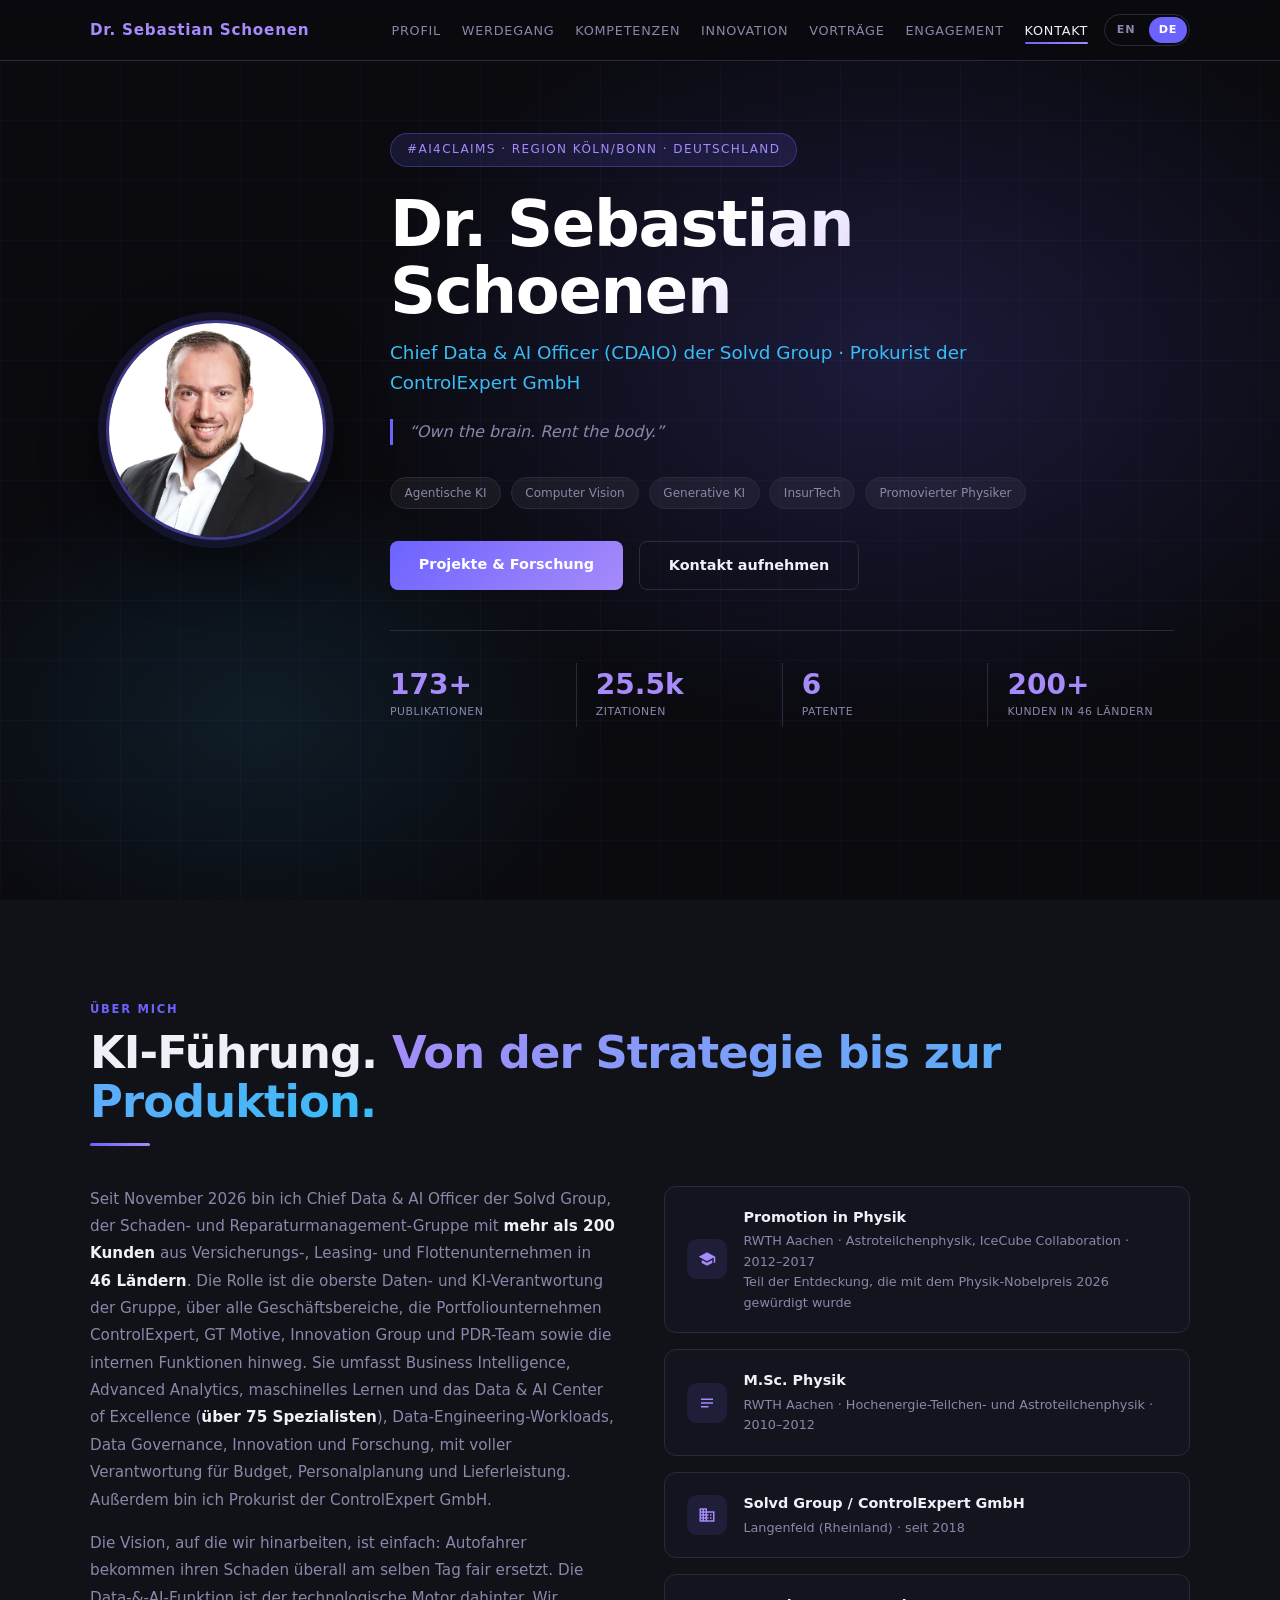
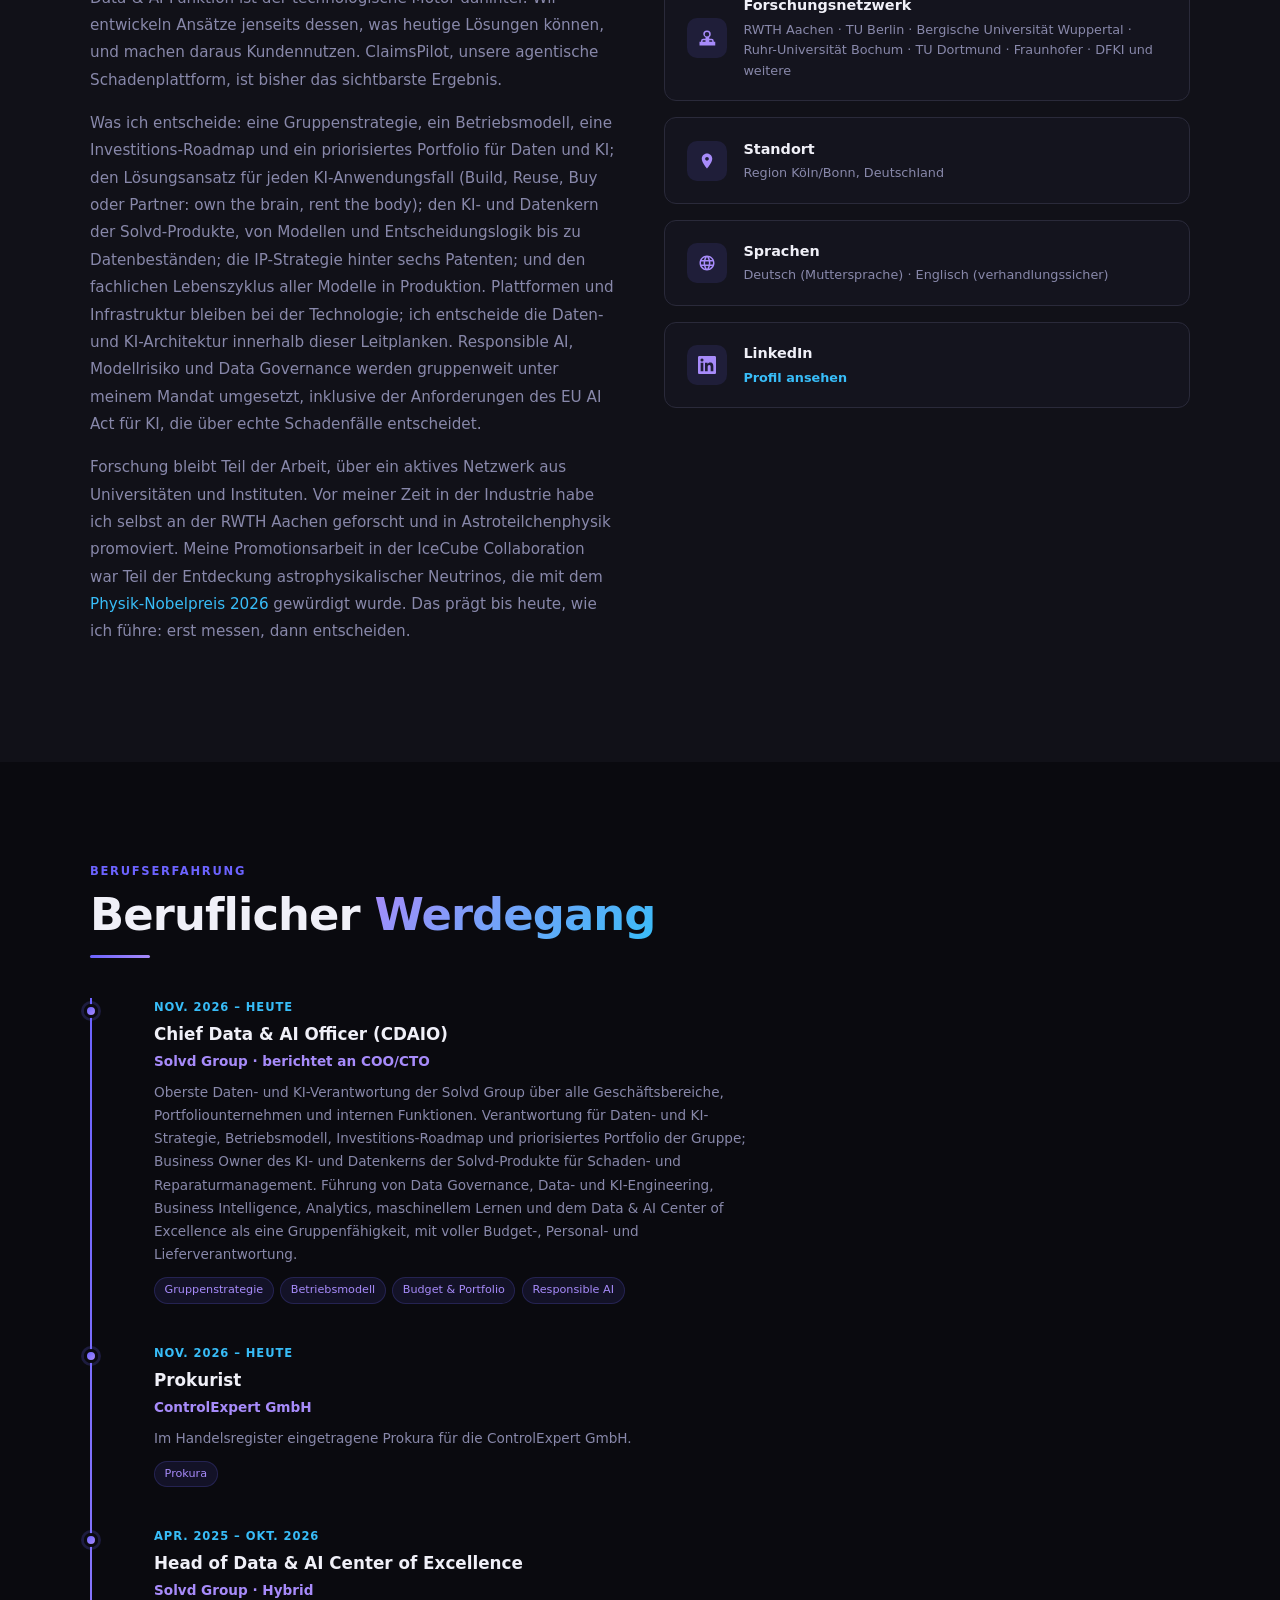
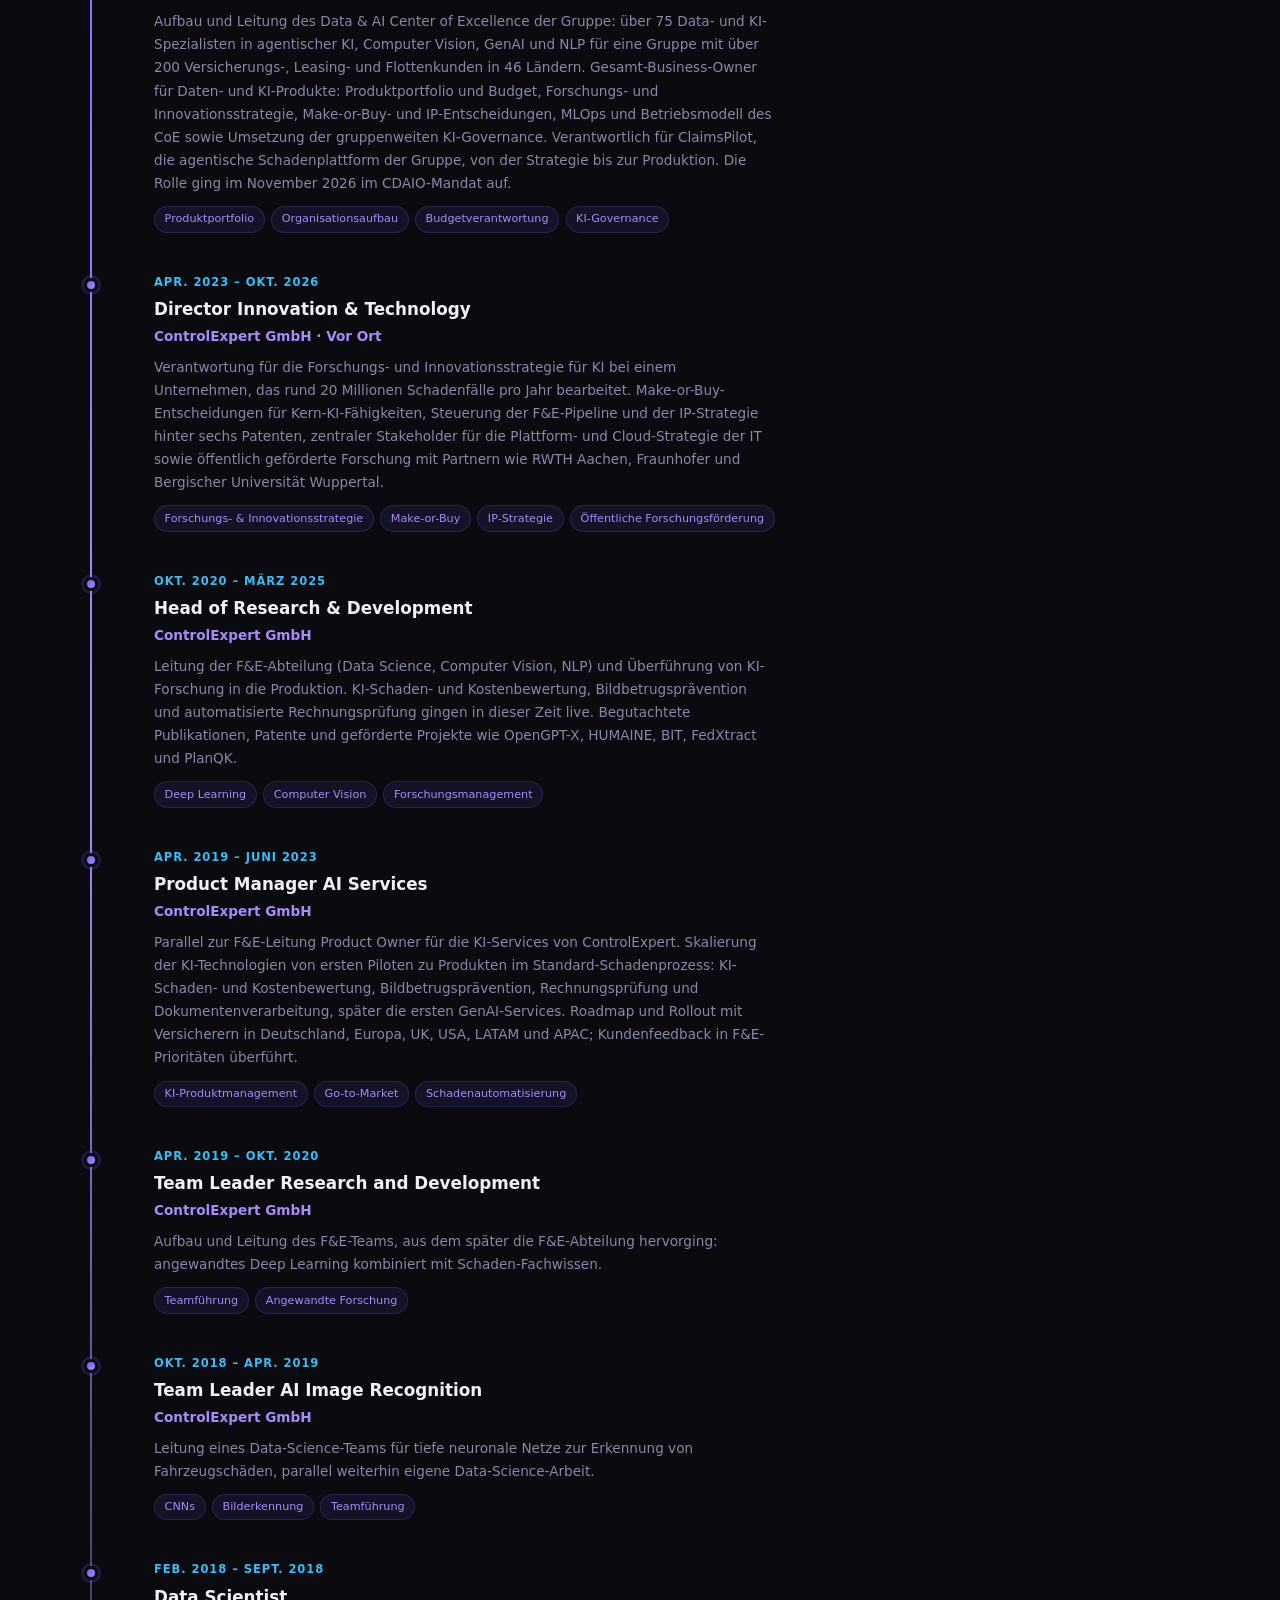
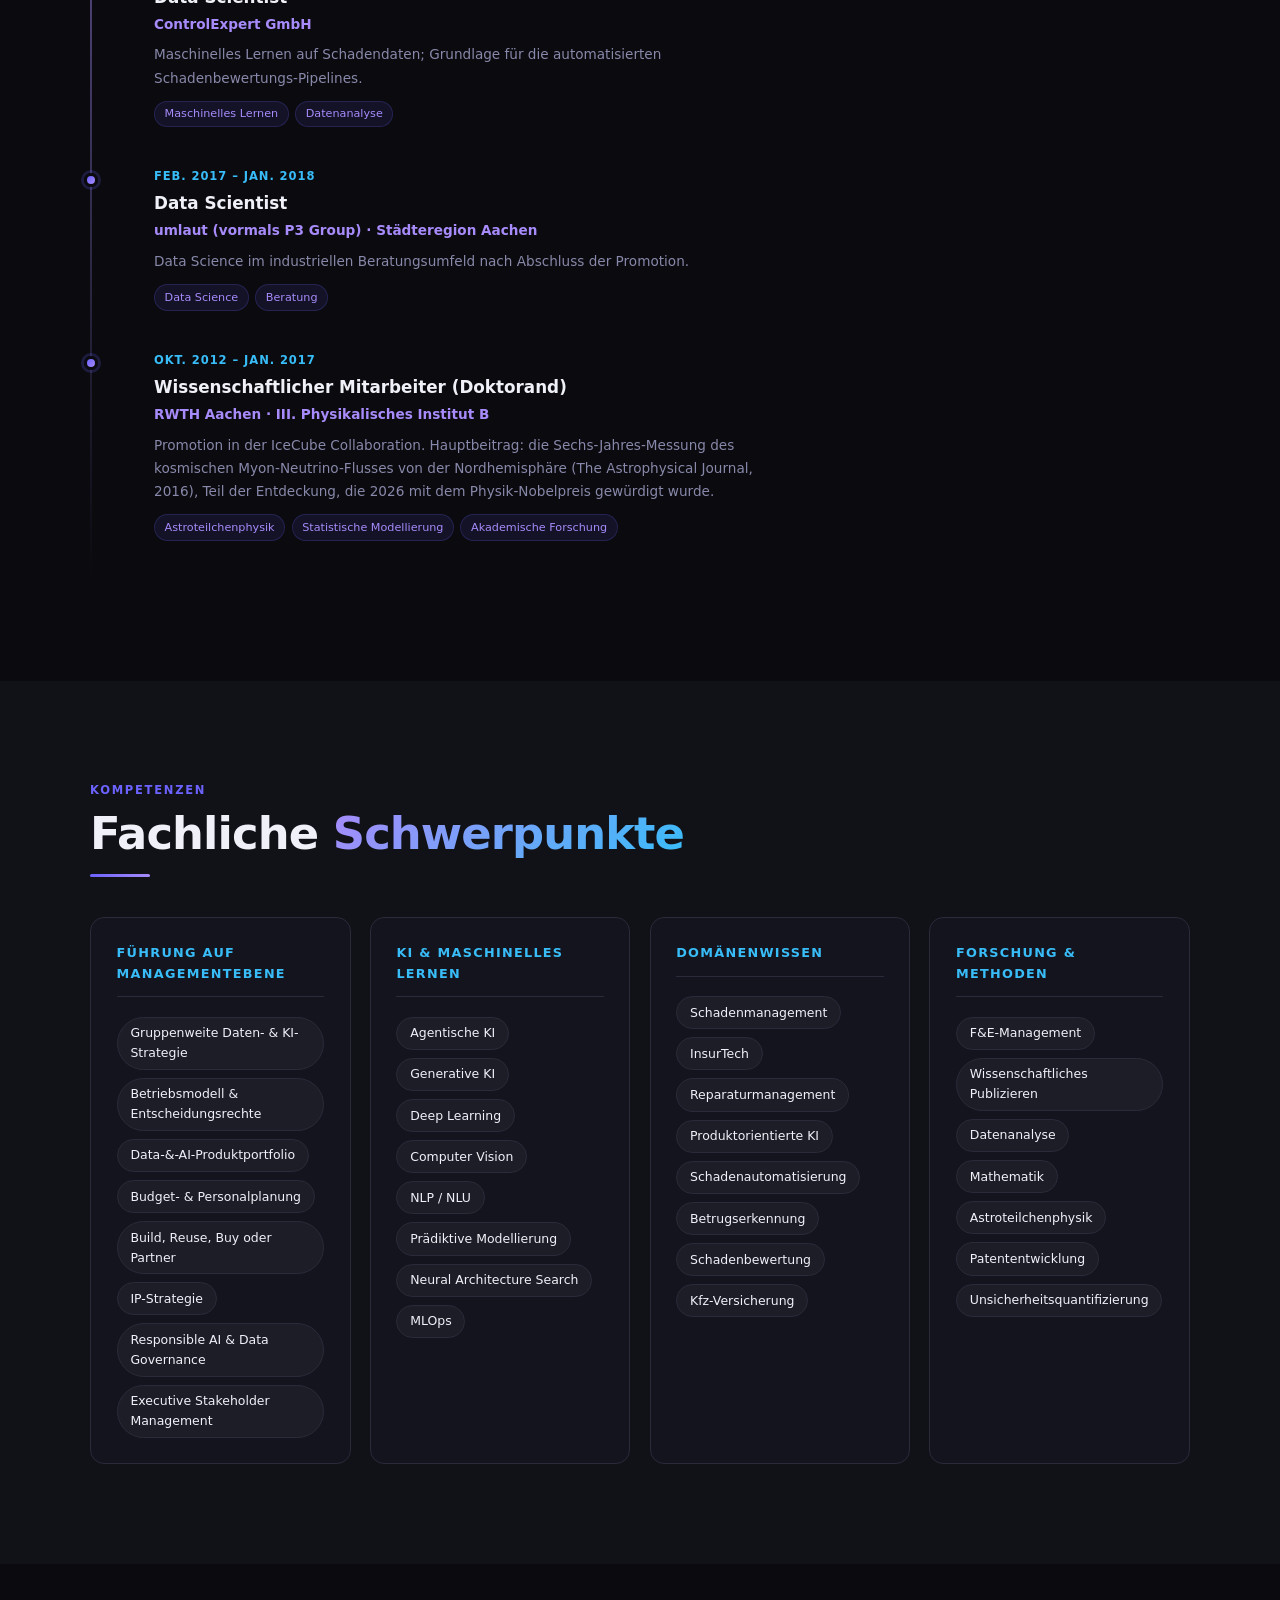
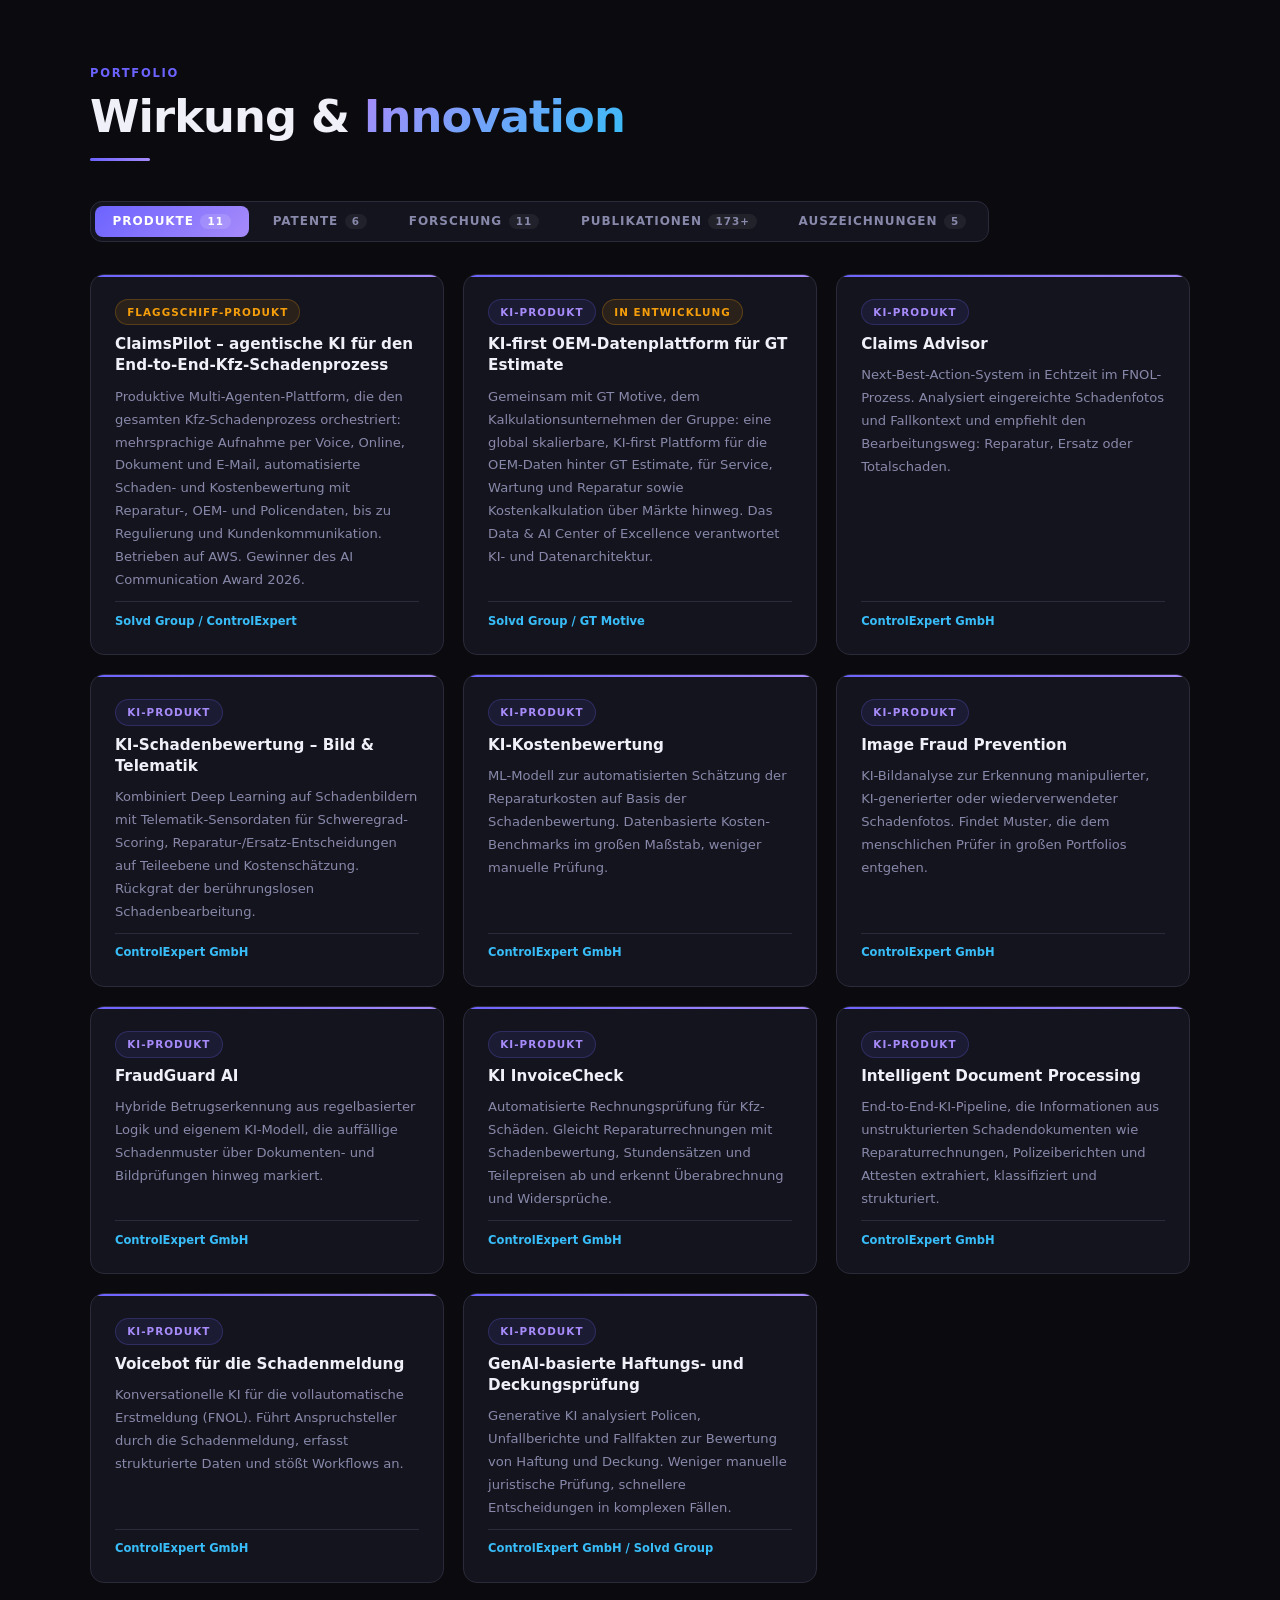
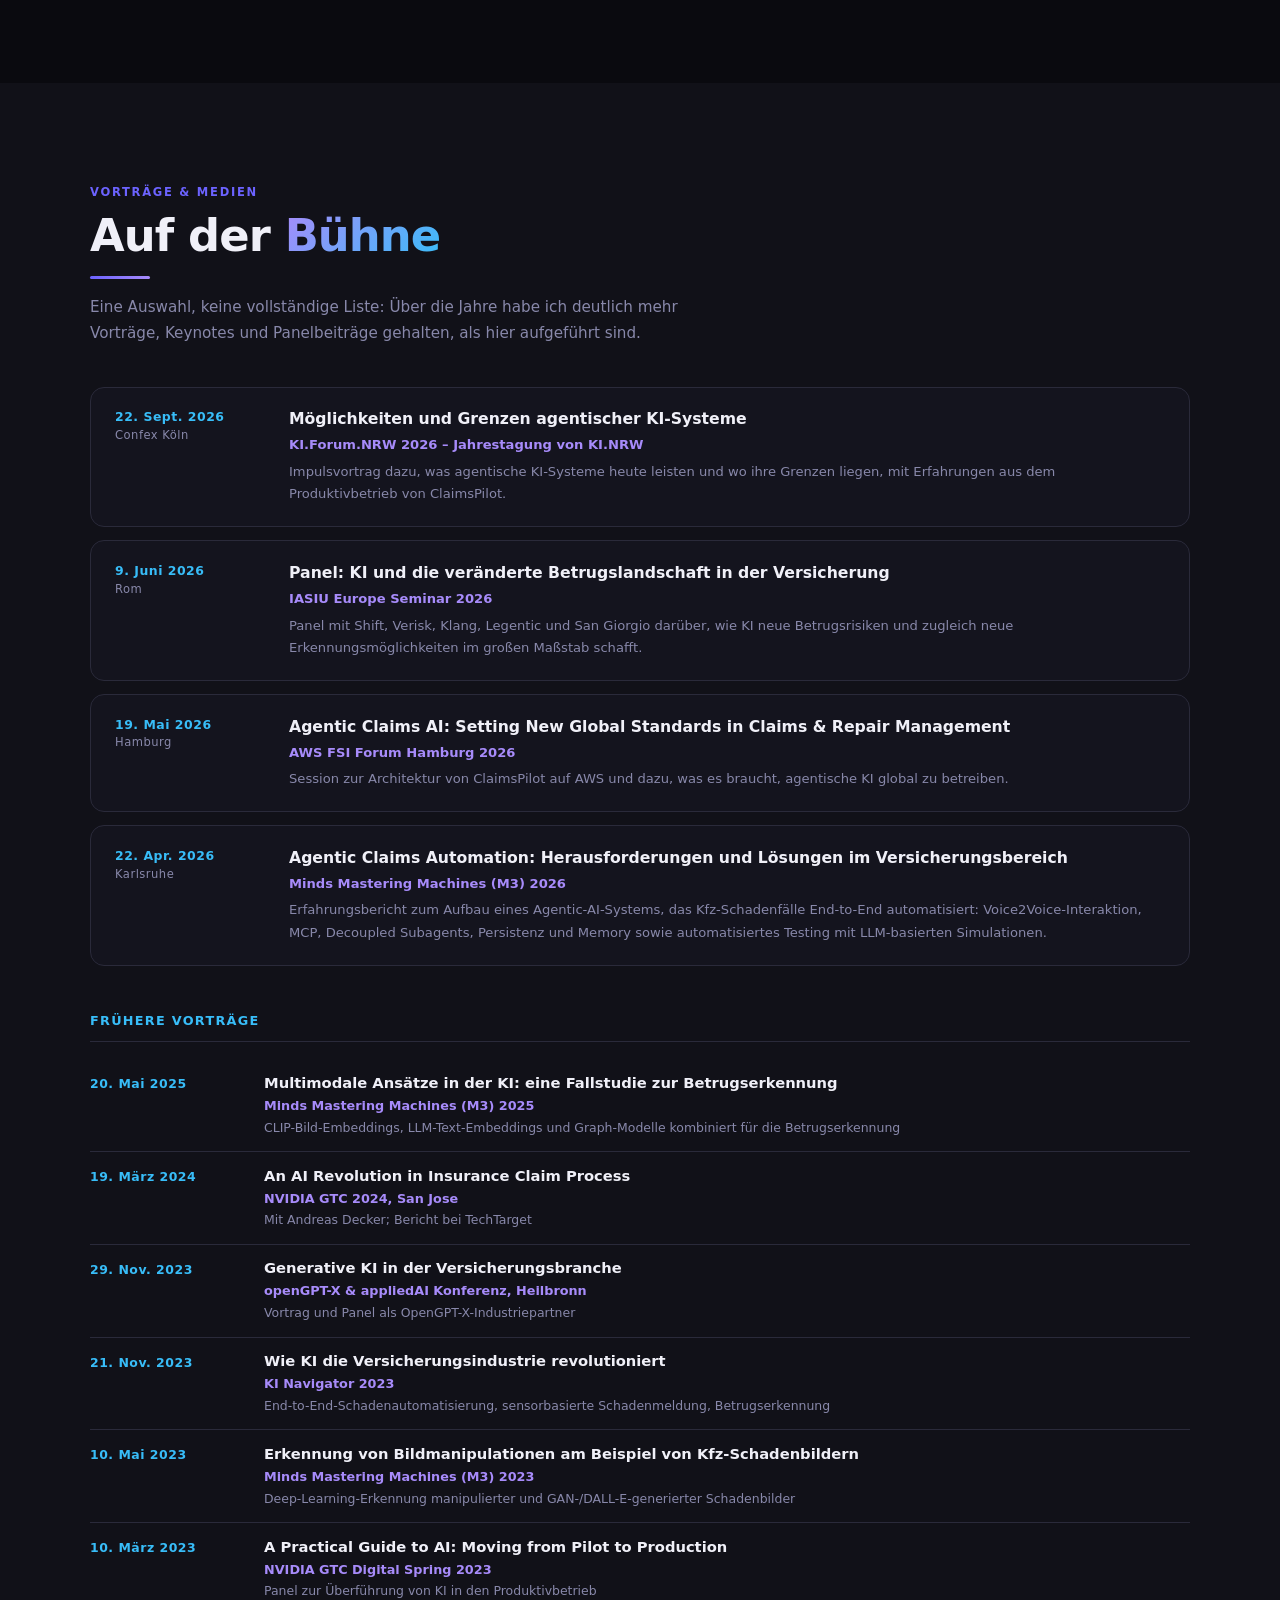
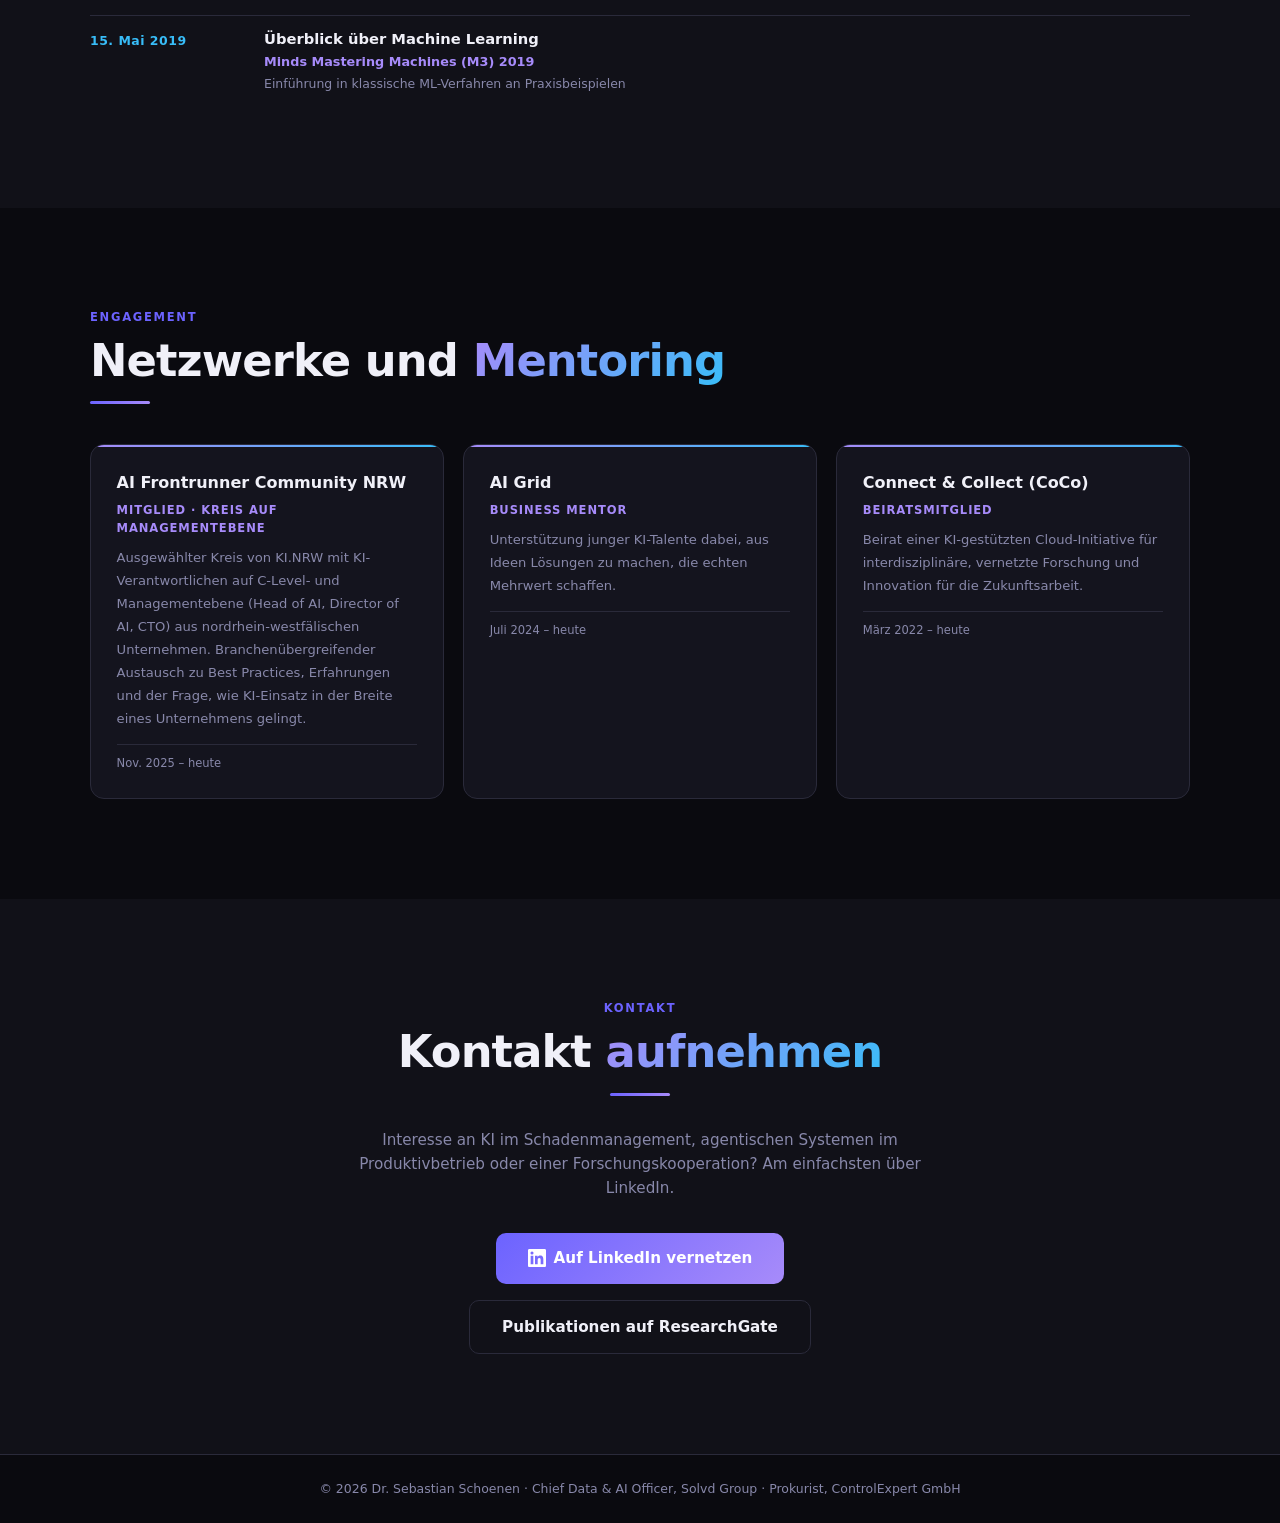
==== commit 4de1e501: "update CDAIO" ====
--- a/de/index.html
+++ b/de/index.html
@@ -37,7 +37,7 @@
 <link rel="stylesheet" href="../style.css">
 <script type="application/ld+json">{"@context": "https://schema.org", "@type": "Person", "@id": "https://sebastianschoenen.github.io/#person", "name": "Sebastian Schoenen", "honorificPrefix": "Dr.", "givenName": "Sebastian", "familyName": "Schoenen", "alternateName": "Dr. Sebastian Schoenen", "url": "https://sebastianschoenen.github.io/", "image": "https://sebastianschoenen.github.io/SebastianSchoenen.jpg", "jobTitle": ["Chief Data & AI Officer", "Prokurist"], "worksFor": [{"@type": "Organization", "name": "Solvd Group", "url": "https://solvd.group/"}, {"@type": "Organization", "name": "ControlExpert GmbH", "url": "https://www.controlexpert.com/", "address": {"@type": "PostalAddress", "addressLocality": "Langenfeld (Rheinland)", "addressCountry": "DE"}}], "alumniOf": {"@type": "CollegeOrUniversity", "name": "RWTH Aachen University", "url": "https://www.rwth-aachen.de/"}, "hasCredential": {"@type": "EducationalOccupationalCredential", "credentialCategory": "degree", "name": "Ph.D. in Physics", "recognizedBy": {"@type": "CollegeOrUniversity", "name": "RWTH Aachen University"}}, "address": {"@type": "PostalAddress", "addressRegion": "North Rhine-Westphalia", "addressCountry": "DE"}, "nationality": {"@type": "Country", "name": "Germany"}, "memberOf": {"@type": "Organization", "name": "IceCube Collaboration", "url": "https://icecube.wisc.edu/"}, "knowsLanguage": ["de", "en"], "knowsAbout": ["Agentic AI", "Generative AI", "Computer Vision", "Deep Learning", "Machine Learning", "Insurance Claims Management", "Motor Insurance", "Fraud Detection", "Astroparticle Physics", "AI Governance"], "award": ["AI Communication Award 2026 – AI Strategy, Analytics & Agents in Communication (ClaimsPilot)", "KI Innovation Award 2024 – F.A.Z. Institut & KI Bundesverband", "Springorum Denkmünze – RWTH Aachen (2013)", "DFG Research Training Group scholarship – RWTH Aachen (2013)", "3rd place Talanx Insurance Hackathon (2018)"], "sameAs": ["https://www.linkedin.com/in/dr-sebastian-schoenen-b24898153/", "https://www.researchgate.net/profile/Sebastian-Schoenen"]}</script>
 <script type="application/ld+json">{"@context": "https://schema.org", "@type": "WebSite", "@id": "https://sebastianschoenen.github.io/#website", "url": "https://sebastianschoenen.github.io/", "name": "Dr. Sebastian Schoenen", "inLanguage": ["en", "de"], "about": {"@id": "https://sebastianschoenen.github.io/#person"}, "publisher": {"@id": "https://sebastianschoenen.github.io/#person"}}</script>
-<script type="application/ld+json">{"@context": "https://schema.org", "@type": "ProfilePage", "url": "https://sebastianschoenen.github.io/de/", "inLanguage": "de", "name": "Dr. Sebastian Schoenen – Chief Data & AI Officer, Solvd Group", "description": "Dr. Sebastian Schoenen, Chief Data & AI Officer der Solvd Group: gruppenweite Daten- und KI-Strategie, Betriebsmodell und KI-Produkte für Schaden- und Reparaturmanagement. Physiker, 6 Patente, 173+ Paper.", "mainEntity": {"@id": "https://sebastianschoenen.github.io/#person"}, "dateModified": "2026-11-02", "isPartOf": {"@id": "https://sebastianschoenen.github.io/#website"}}</script>
+<script type="application/ld+json">{"@context": "https://schema.org", "@type": "ProfilePage", "url": "https://sebastianschoenen.github.io/de/", "inLanguage": "de", "name": "Dr. Sebastian Schoenen – Chief Data & AI Officer, Solvd Group", "description": "Dr. Sebastian Schoenen, Chief Data & AI Officer der Solvd Group: gruppenweite Daten- und KI-Strategie, Betriebsmodell und KI-Produkte für Schaden- und Reparaturmanagement. Physiker, 6 Patente, 173+ Paper.", "mainEntity": {"@id": "https://sebastianschoenen.github.io/#person"}, "dateModified": "2026-11-03", "isPartOf": {"@id": "https://sebastianschoenen.github.io/#website"}}</script>
 </head>
 <body>
 
@@ -79,7 +79,7 @@
     <h2 class="sec-title">KI-Führung. <span>Von der Strategie bis zur Produktion.</span></h2>
     <div class="sec-line" aria-hidden="true"></div>
     <div class="about-grid">
-      <div class="about-text"><p>Seit November 2026 bin ich Chief Data &amp; AI Officer der Solvd Group, der Schaden- und Reparaturmanagement-Gruppe mit <strong>mehr als 200 Kunden</strong> aus Versicherungs-, Leasing- und Flottenunternehmen in <strong>46 Ländern</strong>. Die Rolle ist die oberste Daten- und KI-Verantwortung der Gruppe, über alle Geschäftsbereiche, die Portfoliounternehmen ControlExpert, GT Motive, Innovation Group und PDR-Team sowie die internen Funktionen hinweg. Sie umfasst Business Intelligence, Advanced Analytics, maschinelles Lernen und das Data &amp; AI Center of Excellence (<strong>über 75 Spezialisten</strong>), Data-Engineering-Workloads, Data Governance, Innovation und Forschung, mit voller Verantwortung für Budget, Personalplanung und Lieferleistung. Außerdem bin ich Prokurist der ControlExpert GmbH.</p><p>Die Vision, auf die wir hinarbeiten, ist einfach: Autofahrer bekommen ihren Schaden überall am selben Tag fair ersetzt. Die Data-&amp;-AI-Funktion ist der technologische Motor dahinter. Wir entwickeln Ansätze jenseits dessen, was heutige Lösungen können, und machen daraus Kundennutzen. ClaimsPilot, unsere agentische Schadenplattform, ist bisher das sichtbarste Ergebnis.</p><p>Was ich entscheide: eine Gruppenstrategie, ein Betriebsmodell, eine Investitions-Roadmap und ein priorisiertes Portfolio für Daten und KI; den Lösungsansatz für jeden KI-Anwendungsfall (Build, Reuse, Buy oder Partner: own the brain, rent the body); den KI- und Datenkern der Solvd-Produkte, von Modellen und Entscheidungslogik bis zu Datenbeständen; die IP-Strategie hinter sechs Patenten; und den fachlichen Lebenszyklus aller Modelle in Produktion. Plattformen und Infrastruktur bleiben bei der Technologie; ich entscheide die Daten- und KI-Architektur innerhalb dieser Leitplanken und bin Mitglied des Solvd Group Architecture Board. Responsible AI, Modellrisiko und Data Governance werden gruppenweit unter meinem Mandat umgesetzt, inklusive der Anforderungen des EU AI Act für KI, die über echte Schadenfälle entscheidet.</p><p>Forschung bleibt Teil der Arbeit, über ein aktives Netzwerk aus Universitäten und Instituten. Vor meiner Zeit in der Industrie habe ich selbst an der RWTH Aachen geforscht und in Astroteilchenphysik promoviert. Meine Promotionsarbeit in der IceCube Collaboration war Teil der Entdeckung astrophysikalischer Neutrinos, die mit dem <a href="https://www.nobelprize.org/prizes/physics/2026/press-release/" target="_blank" rel="noopener">Physik-Nobelpreis 2026</a> gewürdigt wurde. Das prägt bis heute, wie ich führe: erst messen, dann entscheiden.</p></div>
+      <div class="about-text"><p>Seit November 2026 bin ich Chief Data &amp; AI Officer der Solvd Group, der Schaden- und Reparaturmanagement-Gruppe mit <strong>mehr als 200 Kunden</strong> aus Versicherungs-, Leasing- und Flottenunternehmen in <strong>46 Ländern</strong>. Die Rolle ist die oberste Daten- und KI-Verantwortung der Gruppe, über alle Geschäftsbereiche, die Portfoliounternehmen ControlExpert, GT Motive, Innovation Group und PDR-Team sowie die internen Funktionen hinweg. Sie umfasst Business Intelligence, Advanced Analytics, maschinelles Lernen und das Data &amp; AI Center of Excellence (<strong>über 75 Spezialisten</strong>), Data-Engineering-Workloads, Data Governance, Innovation und Forschung, mit voller Verantwortung für Budget, Personalplanung und Lieferleistung. Außerdem bin ich Prokurist der ControlExpert GmbH.</p><p>Die Vision, auf die wir hinarbeiten, ist einfach: Autofahrer bekommen ihren Schaden überall am selben Tag fair ersetzt. Die Data-&amp;-AI-Funktion ist der technologische Motor dahinter. Wir entwickeln Ansätze jenseits dessen, was heutige Lösungen können, und machen daraus Kundennutzen. ClaimsPilot, unsere agentische Schadenplattform, ist bisher das sichtbarste Ergebnis.</p><p>Was ich entscheide: eine Gruppenstrategie, ein Betriebsmodell, eine Investitions-Roadmap und ein priorisiertes Portfolio für Daten und KI; den Lösungsansatz für jeden KI-Anwendungsfall (Build, Reuse, Buy oder Partner: own the brain, rent the body); den KI- und Datenkern der Solvd-Produkte, von Modellen und Entscheidungslogik bis zu Datenbeständen; die IP-Strategie hinter sechs Patenten; und den fachlichen Lebenszyklus aller Modelle in Produktion. Plattformen und Infrastruktur bleiben bei der Technologie; ich entscheide die Daten- und KI-Architektur innerhalb dieser Leitplanken. Responsible AI, Modellrisiko und Data Governance werden gruppenweit unter meinem Mandat umgesetzt, inklusive der Anforderungen des EU AI Act für KI, die über echte Schadenfälle entscheidet.</p><p>Forschung bleibt Teil der Arbeit, über ein aktives Netzwerk aus Universitäten und Instituten. Vor meiner Zeit in der Industrie habe ich selbst an der RWTH Aachen geforscht und in Astroteilchenphysik promoviert. Meine Promotionsarbeit in der IceCube Collaboration war Teil der Entdeckung astrophysikalischer Neutrinos, die mit dem <a href="https://www.nobelprize.org/prizes/physics/2026/press-release/" target="_blank" rel="noopener">Physik-Nobelpreis 2026</a> gewürdigt wurde. Das prägt bis heute, wie ich führe: erst messen, dann entscheiden.</p></div>
       <div class="about-cards"><div class="info-card reveal"><div class="info-icon"><svg viewBox="0 0 24 24" aria-hidden="true"><path d="M12 3L1 9l11 6 9-4.91V17h2V9L12 3zM5 13.18v4L12 21l7-3.82v-4L12 17l-7-3.82z"/></svg></div><div><h3>Promotion in Physik</h3><p>RWTH Aachen · Astroteilchenphysik, IceCube Collaboration · 2012–2017<br>Teil der Entdeckung, die mit dem Physik-Nobelpreis 2026 gewürdigt wurde</p></div></div><div class="info-card reveal"><div class="info-icon"><svg viewBox="0 0 24 24" aria-hidden="true"><path d="M4 6h16v2H4zm0 5h16v2H4zm0 5h10v2H4z"/></svg></div><div><h3>M.Sc. Physik</h3><p>RWTH Aachen · Hochenergie-Teilchen- und Astroteilchenphysik · 2010–2012</p></div></div><div class="info-card reveal"><div class="info-icon"><svg viewBox="0 0 24 24" aria-hidden="true"><path d="M12 7V3H2v18h20V7H12zM6 19H4v-2h2v2zm0-4H4v-2h2v2zm0-4H4V9h2v2zm0-4H4V5h2v2zm4 12H8v-2h2v2zm0-4H8v-2h2v2zm0-4H8V9h2v2zm0-4H8V5h2v2zm10 12h-8v-2h2v-2h-2v-2h2v-2h-2V9h8v10zm-2-8h-2v2h2v-2zm0 4h-2v2h2v-2z"/></svg></div><div><h3>Solvd Group / ControlExpert GmbH</h3><p>Langenfeld (Rheinland) · seit 2018</p></div></div><div class="info-card reveal"><div class="info-icon"><svg viewBox="0 0 24 24" aria-hidden="true"><path d="M12 2a5 5 0 015 5c0 1.6-.8 3-2 3.9V13h3a3 3 0 013 3v1h2v5h-6v-5h2v-1a1 1 0 00-1-1h-3v2h2v5H8v-5h2v-2H7a1 1 0 00-1 1v1h2v5H2v-5h2v-1a3 3 0 013-3h3v-2.1A5 5 0 017 7a5 5 0 015-5zm0 2a3 3 0 100 6 3 3 0 000-6z"/></svg></div><div><h3>Forschungsnetzwerk</h3><p>RWTH Aachen · TU Berlin · Bergische Universität Wuppertal · Ruhr-Universität Bochum · TU Dortmund · Fraunhofer · DFKI und weitere</p></div></div><div class="info-card reveal"><div class="info-icon"><svg viewBox="0 0 24 24" aria-hidden="true"><path d="M12 2C8.13 2 5 5.13 5 9c0 5.25 7 13 7 13s7-7.75 7-13c0-3.87-3.13-7-7-7zm0 9.5c-1.38 0-2.5-1.12-2.5-2.5s1.12-2.5 2.5-2.5 2.5 1.12 2.5 2.5-1.12 2.5-2.5 2.5z"/></svg></div><div><h3>Standort</h3><p>Region Köln/Bonn, Deutschland</p></div></div><div class="info-card reveal"><div class="info-icon"><svg viewBox="0 0 24 24" aria-hidden="true"><path d="M11.99 2C6.47 2 2 6.48 2 12s4.47 10 9.99 10C17.52 22 22 17.52 22 12S17.52 2 11.99 2zm6.93 6h-2.95c-.32-1.25-.78-2.45-1.38-3.56 1.84.63 3.37 1.91 4.33 3.56zM12 4.04c.83 1.2 1.48 2.53 1.91 3.96h-3.82c.43-1.43 1.08-2.76 1.91-3.96zM4.26 14C4.1 13.36 4 12.69 4 12s.1-1.36.26-2h3.38c-.08.66-.14 1.32-.14 2s.06 1.34.14 2H4.26zm.82 2h2.95c.32 1.25.78 2.45 1.38 3.56-1.84-.63-3.37-1.9-4.33-3.56zm2.95-8H5.08c.96-1.66 2.49-2.93 4.33-3.56C8.81 5.55 8.35 6.75 8.03 8zM12 19.96c-.83-1.2-1.48-2.53-1.91-3.96h3.82c-.43 1.43-1.08 2.76-1.91 3.96zM14.34 14H9.66c-.09-.66-.16-1.32-.16-2s.07-1.35.16-2h4.68c.09.65.16 1.32.16 2s-.07 1.34-.16 2zm.25 5.56c.6-1.11 1.06-2.31 1.38-3.56h2.95c-.96 1.65-2.49 2.93-4.33 3.56zM16.36 14c.08-.66.14-1.32.14-2s-.06-1.34-.14-2h3.38c.16.64.26 1.31.26 2s-.1 1.36-.26 2h-3.38z"/></svg></div><div><h3>Sprachen</h3><p>Deutsch (Muttersprache) · Englisch (verhandlungssicher)</p></div></div><div class="info-card reveal"><div class="info-icon"><svg viewBox="0 0 24 24" aria-hidden="true"><path d="M20.447 20.452h-3.554v-5.569c0-1.328-.027-3.037-1.852-3.037-1.853 0-2.136 1.445-2.136 2.939v5.667H9.351V9h3.414v1.561h.046c.477-.9 1.637-1.85 3.37-1.85 3.601 0 4.267 2.37 4.267 5.455v6.286zM5.337 7.433a2.062 2.062 0 01-2.063-2.065 2.064 2.064 0 112.063 2.065zm1.782 13.019H3.555V9h3.564v11.452zM22.225 0H1.771C.792 0 0 .774 0 1.729v20.542C0 23.227.792 24 1.771 24h20.451C23.2 24 24 23.227 24 22.271V1.729C24 .774 23.2 0 22.222 0h.003z"/></svg></div><div><h3>LinkedIn</h3><p><a href="https://www.linkedin.com/in/dr-sebastian-schoenen-b24898153/" target="_blank" rel="noopener">Profil ansehen</a></p></div></div></div>
     </div>
   </div>
@@ -90,7 +90,7 @@
     <div class="sec-label">Berufserfahrung</div>
     <h2 class="sec-title">Beruflicher <span>Werdegang</span></h2>
     <div class="sec-line" aria-hidden="true"></div>
-    <ol class="timeline"><li class="t-item reveal"><div class="t-dot" aria-hidden="true"></div><div class="t-period">Nov. 2026 – heute</div><h3 class="t-role">Chief Data &amp; AI Officer (CDAIO)</h3><div class="t-company">Solvd Group · berichtet an COO/CTO</div><p class="t-desc">Oberste Daten- und KI-Verantwortung der Solvd Group über alle Geschäftsbereiche, Portfoliounternehmen und internen Funktionen. Verantwortung für Daten- und KI-Strategie, Betriebsmodell, Investitions-Roadmap und priorisiertes Portfolio der Gruppe; Business Owner des KI- und Datenkerns der Solvd-Produkte für Schaden- und Reparaturmanagement. Führung von Data Governance, Data- und KI-Engineering, Business Intelligence, Analytics, maschinellem Lernen und dem Data &amp; AI Center of Excellence als eine Gruppenfähigkeit, mit voller Budget-, Personal- und Lieferverantwortung. Ständiges Mitglied des Solvd Group Architecture Board für Daten und KI. Vertretung der Solvd Group gegenüber der Data-&amp;-AI-Organisation von Allianz Partners.</p><ul class="t-tags"><li class="t-tag">Gruppenstrategie</li><li class="t-tag">Betriebsmodell</li><li class="t-tag">Budget &amp; Portfolio</li><li class="t-tag">Responsible AI</li><li class="t-tag">Architecture Board</li></ul></li><li class="t-item reveal"><div class="t-dot" aria-hidden="true"></div><div class="t-period">Nov. 2026 – heute</div><h3 class="t-role">Prokurist</h3><div class="t-company">ControlExpert GmbH</div><p class="t-desc">Im Handelsregister eingetragene Prokura für die ControlExpert GmbH, die größte operative Gesellschaft der Gruppe.</p><ul class="t-tags"><li class="t-tag">Prokura</li></ul></li><li class="t-item reveal"><div class="t-dot" aria-hidden="true"></div><div class="t-period">Apr. 2025 – Okt. 2026</div><h3 class="t-role">Head of Data &amp; AI Center of Excellence</h3><div class="t-company">Solvd Group · Hybrid</div><p class="t-desc">Aufbau und Leitung des Data &amp; AI Center of Excellence der Gruppe: über 75 Data- und KI-Spezialisten in agentischer KI, Computer Vision, GenAI und NLP für eine Gruppe mit über 200 Versicherungs-, Leasing- und Flottenkunden in 46 Ländern. Gesamt-Business-Owner für Daten- und KI-Produkte: Produktportfolio und Budget, Forschungs- und Innovationsstrategie, Make-or-Buy- und IP-Entscheidungen, MLOps und Betriebsmodell des CoE sowie Umsetzung der gruppenweiten KI-Governance. Verantwortlich für ClaimsPilot, die agentische Schadenplattform der Gruppe, von der Strategie bis zur Produktion. Die Rolle ging im November 2026 im CDAIO-Mandat auf.</p><ul class="t-tags"><li class="t-tag">Produktportfolio</li><li class="t-tag">Organisationsaufbau</li><li class="t-tag">Budgetverantwortung</li><li class="t-tag">KI-Governance</li></ul></li><li class="t-item reveal"><div class="t-dot" aria-hidden="true"></div><div class="t-period">Apr. 2023 – Okt. 2026</div><h3 class="t-role">Director Innovation &amp; Technology</h3><div class="t-company">ControlExpert GmbH · Vor Ort</div><p class="t-desc">Verantwortung für die Forschungs- und Innovationsstrategie für KI bei einem Unternehmen, das rund 20 Millionen Schadenfälle pro Jahr bearbeitet. Make-or-Buy-Entscheidungen für Kern-KI-Fähigkeiten, Steuerung der F&amp;E-Pipeline und der IP-Strategie hinter sechs Patenten, zentraler Stakeholder für die Plattform- und Cloud-Strategie der IT sowie öffentlich geförderte Forschung mit Partnern wie RWTH Aachen, Fraunhofer und Bergischer Universität Wuppertal.</p><ul class="t-tags"><li class="t-tag">Forschungs- &amp; Innovationsstrategie</li><li class="t-tag">Make-or-Buy</li><li class="t-tag">IP-Strategie</li><li class="t-tag">Öffentliche Forschungsförderung</li></ul></li><li class="t-item reveal"><div class="t-dot" aria-hidden="true"></div><div class="t-period">Okt. 2020 – März 2025</div><h3 class="t-role">Head of Research &amp; Development</h3><div class="t-company">ControlExpert GmbH</div><p class="t-desc">Leitung der F&amp;E-Abteilung (Data Science, Computer Vision, NLP) und Überführung von KI-Forschung in die Produktion. KI-Schaden- und Kostenbewertung, Bildbetrugsprävention und automatisierte Rechnungsprüfung gingen in dieser Zeit live. Begutachtete Publikationen, Patente und geförderte Projekte wie OpenGPT-X, HUMAINE, BIT, FedXtract und PlanQK.</p><ul class="t-tags"><li class="t-tag">Deep Learning</li><li class="t-tag">Computer Vision</li><li class="t-tag">Forschungsmanagement</li></ul></li><li class="t-item reveal"><div class="t-dot" aria-hidden="true"></div><div class="t-period">Apr. 2019 – Juni 2023</div><h3 class="t-role">Product Manager AI Services</h3><div class="t-company">ControlExpert GmbH</div><p class="t-desc">Parallel zur F&amp;E-Leitung Product Owner für die KI-Services von ControlExpert. Skalierung der KI-Technologien von ersten Piloten zu Produkten im Standard-Schadenprozess: KI-Schaden- und Kostenbewertung, Bildbetrugsprävention, Rechnungsprüfung und Dokumentenverarbeitung, später die ersten GenAI-Services. Roadmap und Rollout mit Versicherern in Deutschland, Europa, UK, USA, LATAM und APAC; Kundenfeedback in F&amp;E-Prioritäten überführt.</p><ul class="t-tags"><li class="t-tag">KI-Produktmanagement</li><li class="t-tag">Go-to-Market</li><li class="t-tag">Schadenautomatisierung</li></ul></li><li class="t-item reveal"><div class="t-dot" aria-hidden="true"></div><div class="t-period">Apr. 2019 – Okt. 2020</div><h3 class="t-role">Team Leader Research and Development</h3><div class="t-company">ControlExpert GmbH</div><p class="t-desc">Aufbau und Leitung des F&amp;E-Teams, aus dem später die F&amp;E-Abteilung hervorging: angewandtes Deep Learning kombiniert mit Schaden-Fachwissen.</p><ul class="t-tags"><li class="t-tag">Teamführung</li><li class="t-tag">Angewandte Forschung</li></ul></li><li class="t-item reveal"><div class="t-dot" aria-hidden="true"></div><div class="t-period">Okt. 2018 – Apr. 2019</div><h3 class="t-role">Team Leader AI Image Recognition</h3><div class="t-company">ControlExpert GmbH</div><p class="t-desc">Leitung eines Data-Science-Teams für tiefe neuronale Netze zur Erkennung von Fahrzeugschäden, parallel weiterhin eigene Data-Science-Arbeit.</p><ul class="t-tags"><li class="t-tag">CNNs</li><li class="t-tag">Bilderkennung</li><li class="t-tag">Teamführung</li></ul></li><li class="t-item reveal"><div class="t-dot" aria-hidden="true"></div><div class="t-period">Feb. 2018 – Sept. 2018</div><h3 class="t-role">Data Scientist</h3><div class="t-company">ControlExpert GmbH</div><p class="t-desc">Maschinelles Lernen auf Schadendaten; Grundlage für die automatisierten Schadenbewertungs-Pipelines.</p><ul class="t-tags"><li class="t-tag">Maschinelles Lernen</li><li class="t-tag">Datenanalyse</li></ul></li><li class="t-item reveal"><div class="t-dot" aria-hidden="true"></div><div class="t-period">Feb. 2017 – Jan. 2018</div><h3 class="t-role">Data Scientist</h3><div class="t-company">umlaut (vormals P3 Group) · Städteregion Aachen</div><p class="t-desc">Data Science im industriellen Beratungsumfeld nach Abschluss der Promotion.</p><ul class="t-tags"><li class="t-tag">Data Science</li><li class="t-tag">Beratung</li></ul></li><li class="t-item reveal"><div class="t-dot" aria-hidden="true"></div><div class="t-period">Okt. 2012 – Jan. 2017</div><h3 class="t-role">Wissenschaftlicher Mitarbeiter (Doktorand)</h3><div class="t-company">RWTH Aachen · III. Physikalisches Institut B</div><p class="t-desc">Promotion in der IceCube Collaboration. Hauptbeitrag: die Sechs-Jahres-Messung des kosmischen Myon-Neutrino-Flusses von der Nordhemisphäre (The Astrophysical Journal, 2016), Teil der Entdeckung, die 2026 mit dem Physik-Nobelpreis gewürdigt wurde.</p><ul class="t-tags"><li class="t-tag">Astroteilchenphysik</li><li class="t-tag">Statistische Modellierung</li><li class="t-tag">Akademische Forschung</li></ul></li></ol>
+    <ol class="timeline"><li class="t-item reveal"><div class="t-dot" aria-hidden="true"></div><div class="t-period">Nov. 2026 – heute</div><h3 class="t-role">Chief Data &amp; AI Officer (CDAIO)</h3><div class="t-company">Solvd Group · berichtet an COO/CTO</div><p class="t-desc">Oberste Daten- und KI-Verantwortung der Solvd Group über alle Geschäftsbereiche, Portfoliounternehmen und internen Funktionen. Verantwortung für Daten- und KI-Strategie, Betriebsmodell, Investitions-Roadmap und priorisiertes Portfolio der Gruppe; Business Owner des KI- und Datenkerns der Solvd-Produkte für Schaden- und Reparaturmanagement. Führung von Data Governance, Data- und KI-Engineering, Business Intelligence, Analytics, maschinellem Lernen und dem Data &amp; AI Center of Excellence als eine Gruppenfähigkeit, mit voller Budget-, Personal- und Lieferverantwortung.</p><ul class="t-tags"><li class="t-tag">Gruppenstrategie</li><li class="t-tag">Betriebsmodell</li><li class="t-tag">Budget &amp; Portfolio</li><li class="t-tag">Responsible AI</li></ul></li><li class="t-item reveal"><div class="t-dot" aria-hidden="true"></div><div class="t-period">Nov. 2026 – heute</div><h3 class="t-role">Prokurist</h3><div class="t-company">ControlExpert GmbH</div><p class="t-desc">Im Handelsregister eingetragene Prokura für die ControlExpert GmbH.</p><ul class="t-tags"><li class="t-tag">Prokura</li></ul></li><li class="t-item reveal"><div class="t-dot" aria-hidden="true"></div><div class="t-period">Apr. 2025 – Okt. 2026</div><h3 class="t-role">Head of Data &amp; AI Center of Excellence</h3><div class="t-company">Solvd Group · Hybrid</div><p class="t-desc">Aufbau und Leitung des Data &amp; AI Center of Excellence der Gruppe: über 75 Data- und KI-Spezialisten in agentischer KI, Computer Vision, GenAI und NLP für eine Gruppe mit über 200 Versicherungs-, Leasing- und Flottenkunden in 46 Ländern. Gesamt-Business-Owner für Daten- und KI-Produkte: Produktportfolio und Budget, Forschungs- und Innovationsstrategie, Make-or-Buy- und IP-Entscheidungen, MLOps und Betriebsmodell des CoE sowie Umsetzung der gruppenweiten KI-Governance. Verantwortlich für ClaimsPilot, die agentische Schadenplattform der Gruppe, von der Strategie bis zur Produktion. Die Rolle ging im November 2026 im CDAIO-Mandat auf.</p><ul class="t-tags"><li class="t-tag">Produktportfolio</li><li class="t-tag">Organisationsaufbau</li><li class="t-tag">Budgetverantwortung</li><li class="t-tag">KI-Governance</li></ul></li><li class="t-item reveal"><div class="t-dot" aria-hidden="true"></div><div class="t-period">Apr. 2023 – Okt. 2026</div><h3 class="t-role">Director Innovation &amp; Technology</h3><div class="t-company">ControlExpert GmbH · Vor Ort</div><p class="t-desc">Verantwortung für die Forschungs- und Innovationsstrategie für KI bei einem Unternehmen, das rund 20 Millionen Schadenfälle pro Jahr bearbeitet. Make-or-Buy-Entscheidungen für Kern-KI-Fähigkeiten, Steuerung der F&amp;E-Pipeline und der IP-Strategie hinter sechs Patenten, zentraler Stakeholder für die Plattform- und Cloud-Strategie der IT sowie öffentlich geförderte Forschung mit Partnern wie RWTH Aachen, Fraunhofer und Bergischer Universität Wuppertal.</p><ul class="t-tags"><li class="t-tag">Forschungs- &amp; Innovationsstrategie</li><li class="t-tag">Make-or-Buy</li><li class="t-tag">IP-Strategie</li><li class="t-tag">Öffentliche Forschungsförderung</li></ul></li><li class="t-item reveal"><div class="t-dot" aria-hidden="true"></div><div class="t-period">Okt. 2020 – März 2025</div><h3 class="t-role">Head of Research &amp; Development</h3><div class="t-company">ControlExpert GmbH</div><p class="t-desc">Leitung der F&amp;E-Abteilung (Data Science, Computer Vision, NLP) und Überführung von KI-Forschung in die Produktion. KI-Schaden- und Kostenbewertung, Bildbetrugsprävention und automatisierte Rechnungsprüfung gingen in dieser Zeit live. Begutachtete Publikationen, Patente und geförderte Projekte wie OpenGPT-X, HUMAINE, BIT, FedXtract und PlanQK.</p><ul class="t-tags"><li class="t-tag">Deep Learning</li><li class="t-tag">Computer Vision</li><li class="t-tag">Forschungsmanagement</li></ul></li><li class="t-item reveal"><div class="t-dot" aria-hidden="true"></div><div class="t-period">Apr. 2019 – Juni 2023</div><h3 class="t-role">Product Manager AI Services</h3><div class="t-company">ControlExpert GmbH</div><p class="t-desc">Parallel zur F&amp;E-Leitung Product Owner für die KI-Services von ControlExpert. Skalierung der KI-Technologien von ersten Piloten zu Produkten im Standard-Schadenprozess: KI-Schaden- und Kostenbewertung, Bildbetrugsprävention, Rechnungsprüfung und Dokumentenverarbeitung, später die ersten GenAI-Services. Roadmap und Rollout mit Versicherern in Deutschland, Europa, UK, USA, LATAM und APAC; Kundenfeedback in F&amp;E-Prioritäten überführt.</p><ul class="t-tags"><li class="t-tag">KI-Produktmanagement</li><li class="t-tag">Go-to-Market</li><li class="t-tag">Schadenautomatisierung</li></ul></li><li class="t-item reveal"><div class="t-dot" aria-hidden="true"></div><div class="t-period">Apr. 2019 – Okt. 2020</div><h3 class="t-role">Team Leader Research and Development</h3><div class="t-company">ControlExpert GmbH</div><p class="t-desc">Aufbau und Leitung des F&amp;E-Teams, aus dem später die F&amp;E-Abteilung hervorging: angewandtes Deep Learning kombiniert mit Schaden-Fachwissen.</p><ul class="t-tags"><li class="t-tag">Teamführung</li><li class="t-tag">Angewandte Forschung</li></ul></li><li class="t-item reveal"><div class="t-dot" aria-hidden="true"></div><div class="t-period">Okt. 2018 – Apr. 2019</div><h3 class="t-role">Team Leader AI Image Recognition</h3><div class="t-company">ControlExpert GmbH</div><p class="t-desc">Leitung eines Data-Science-Teams für tiefe neuronale Netze zur Erkennung von Fahrzeugschäden, parallel weiterhin eigene Data-Science-Arbeit.</p><ul class="t-tags"><li class="t-tag">CNNs</li><li class="t-tag">Bilderkennung</li><li class="t-tag">Teamführung</li></ul></li><li class="t-item reveal"><div class="t-dot" aria-hidden="true"></div><div class="t-period">Feb. 2018 – Sept. 2018</div><h3 class="t-role">Data Scientist</h3><div class="t-company">ControlExpert GmbH</div><p class="t-desc">Maschinelles Lernen auf Schadendaten; Grundlage für die automatisierten Schadenbewertungs-Pipelines.</p><ul class="t-tags"><li class="t-tag">Maschinelles Lernen</li><li class="t-tag">Datenanalyse</li></ul></li><li class="t-item reveal"><div class="t-dot" aria-hidden="true"></div><div class="t-period">Feb. 2017 – Jan. 2018</div><h3 class="t-role">Data Scientist</h3><div class="t-company">umlaut (vormals P3 Group) · Städteregion Aachen</div><p class="t-desc">Data Science im industriellen Beratungsumfeld nach Abschluss der Promotion.</p><ul class="t-tags"><li class="t-tag">Data Science</li><li class="t-tag">Beratung</li></ul></li><li class="t-item reveal"><div class="t-dot" aria-hidden="true"></div><div class="t-period">Okt. 2012 – Jan. 2017</div><h3 class="t-role">Wissenschaftlicher Mitarbeiter (Doktorand)</h3><div class="t-company">RWTH Aachen · III. Physikalisches Institut B</div><p class="t-desc">Promotion in der IceCube Collaboration. Hauptbeitrag: die Sechs-Jahres-Messung des kosmischen Myon-Neutrino-Flusses von der Nordhemisphäre (The Astrophysical Journal, 2016), Teil der Entdeckung, die 2026 mit dem Physik-Nobelpreis gewürdigt wurde.</p><ul class="t-tags"><li class="t-tag">Astroteilchenphysik</li><li class="t-tag">Statistische Modellierung</li><li class="t-tag">Akademische Forschung</li></ul></li></ol>
   </div>
 </section>
 
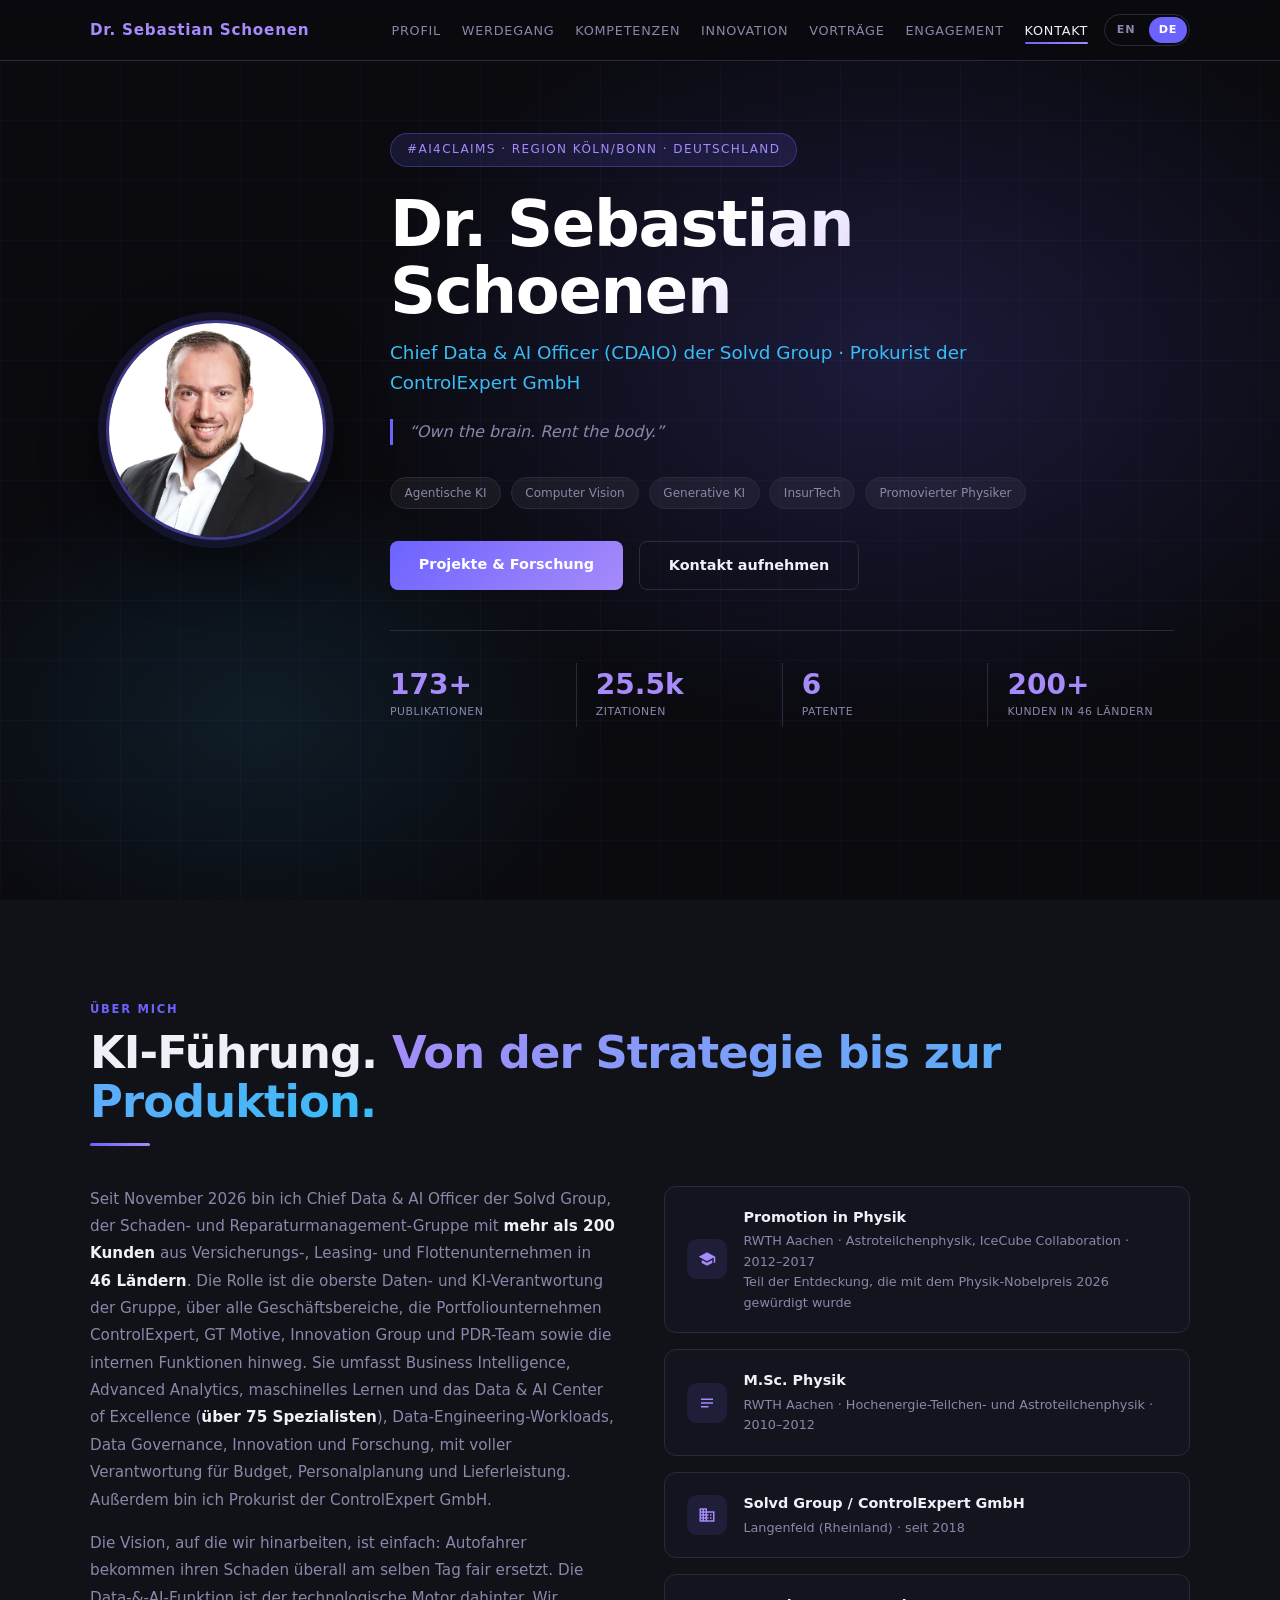
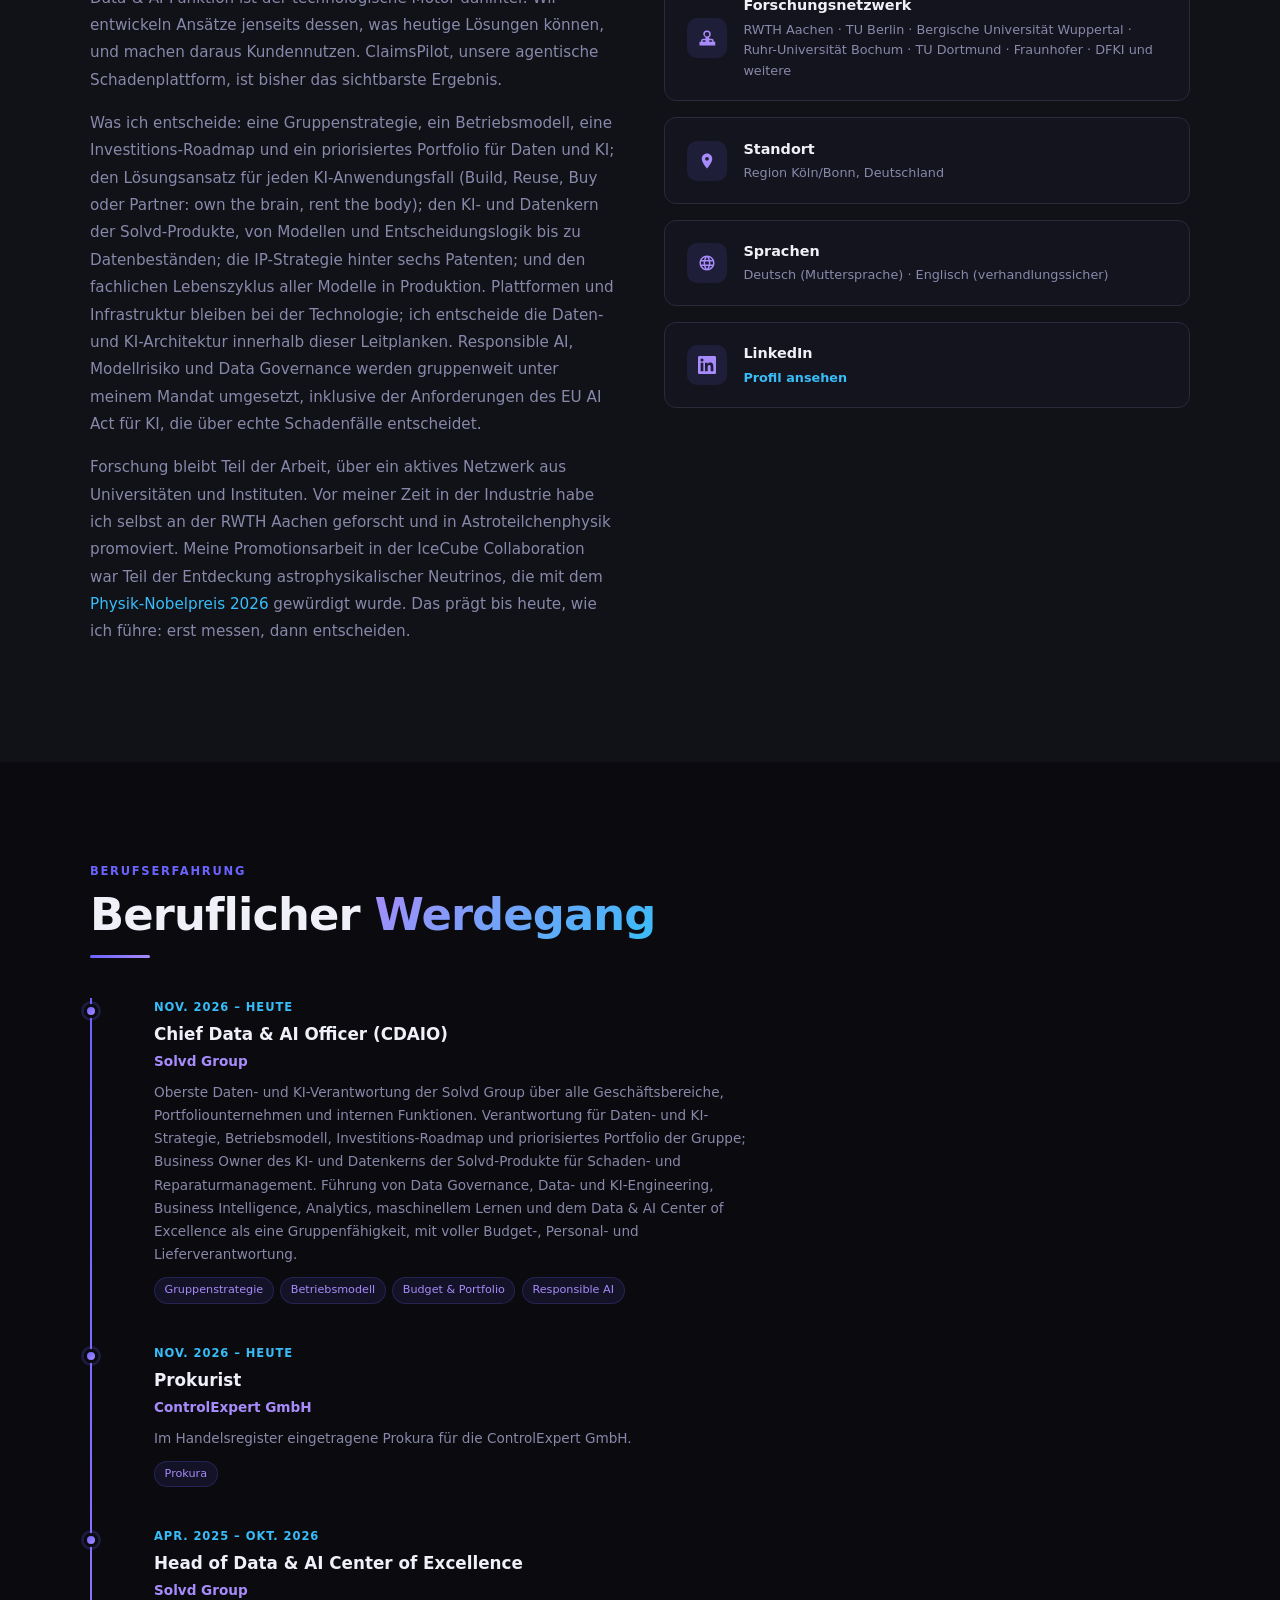
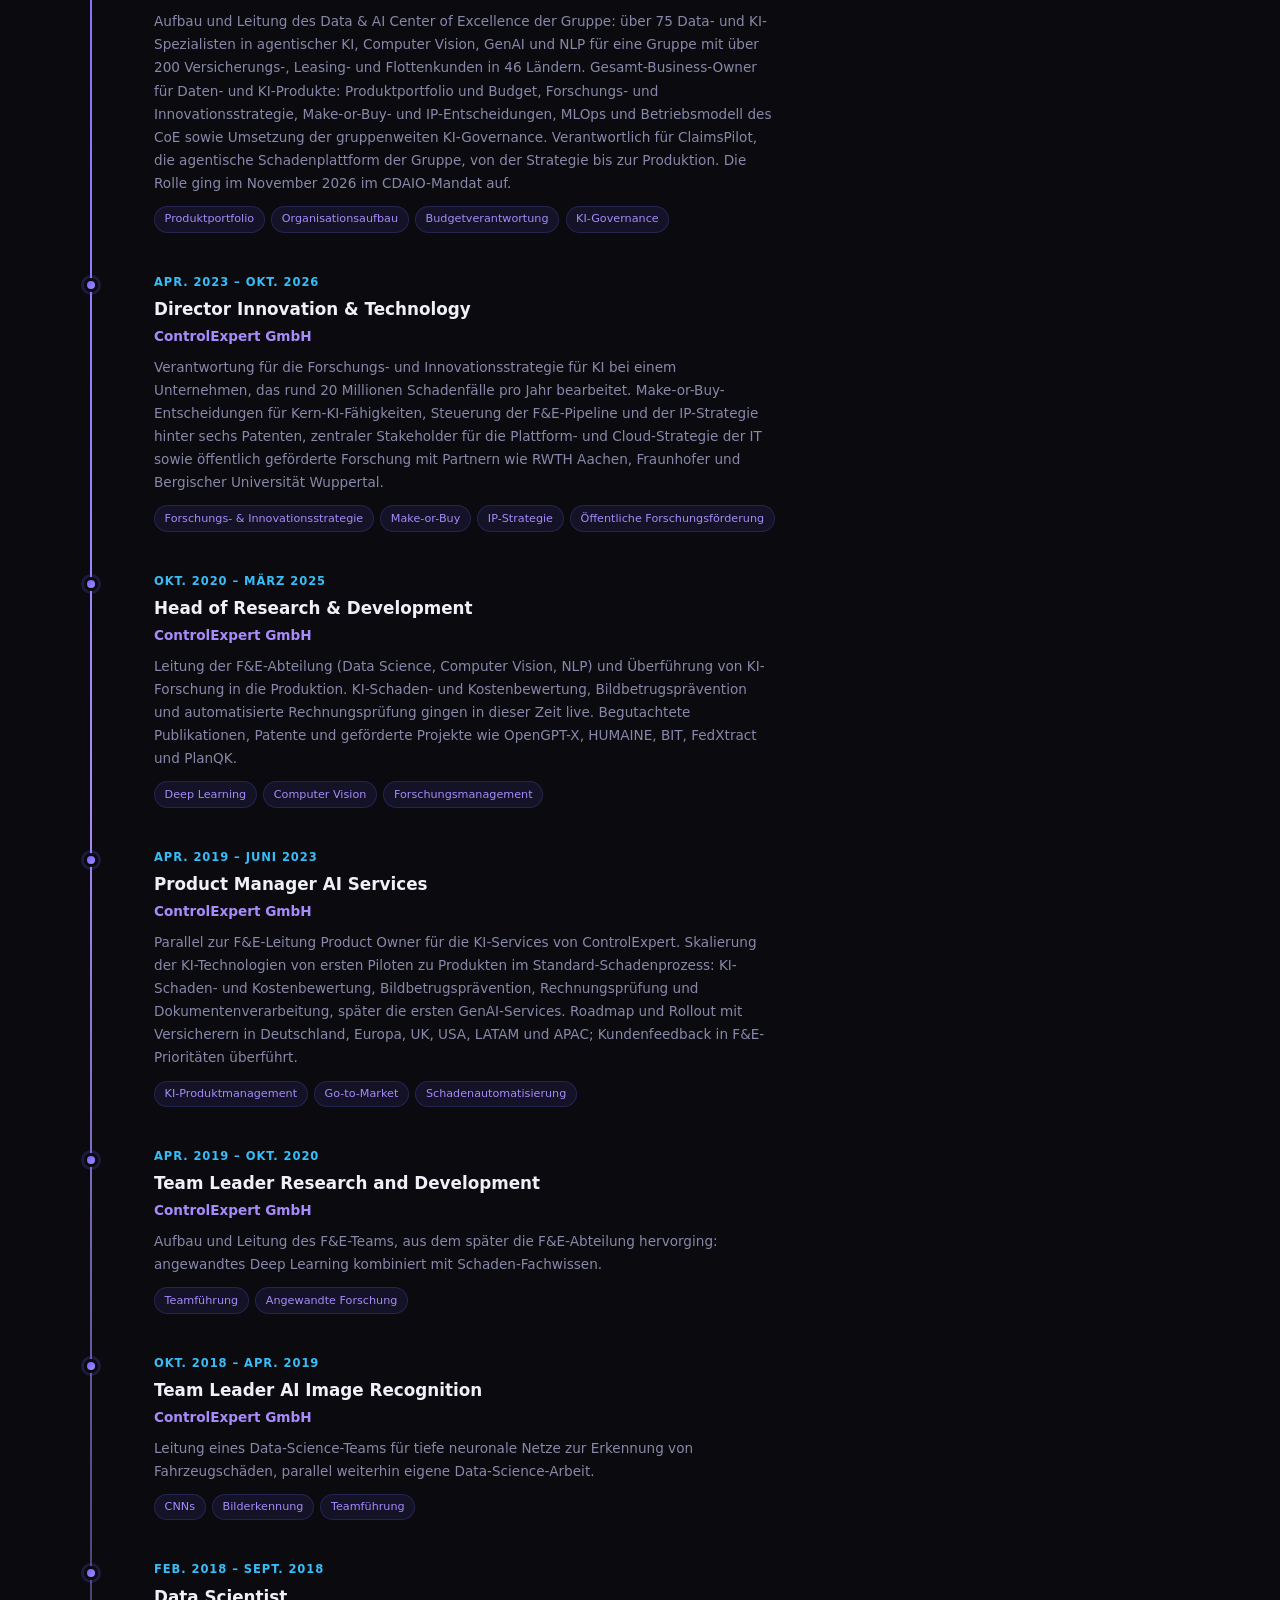
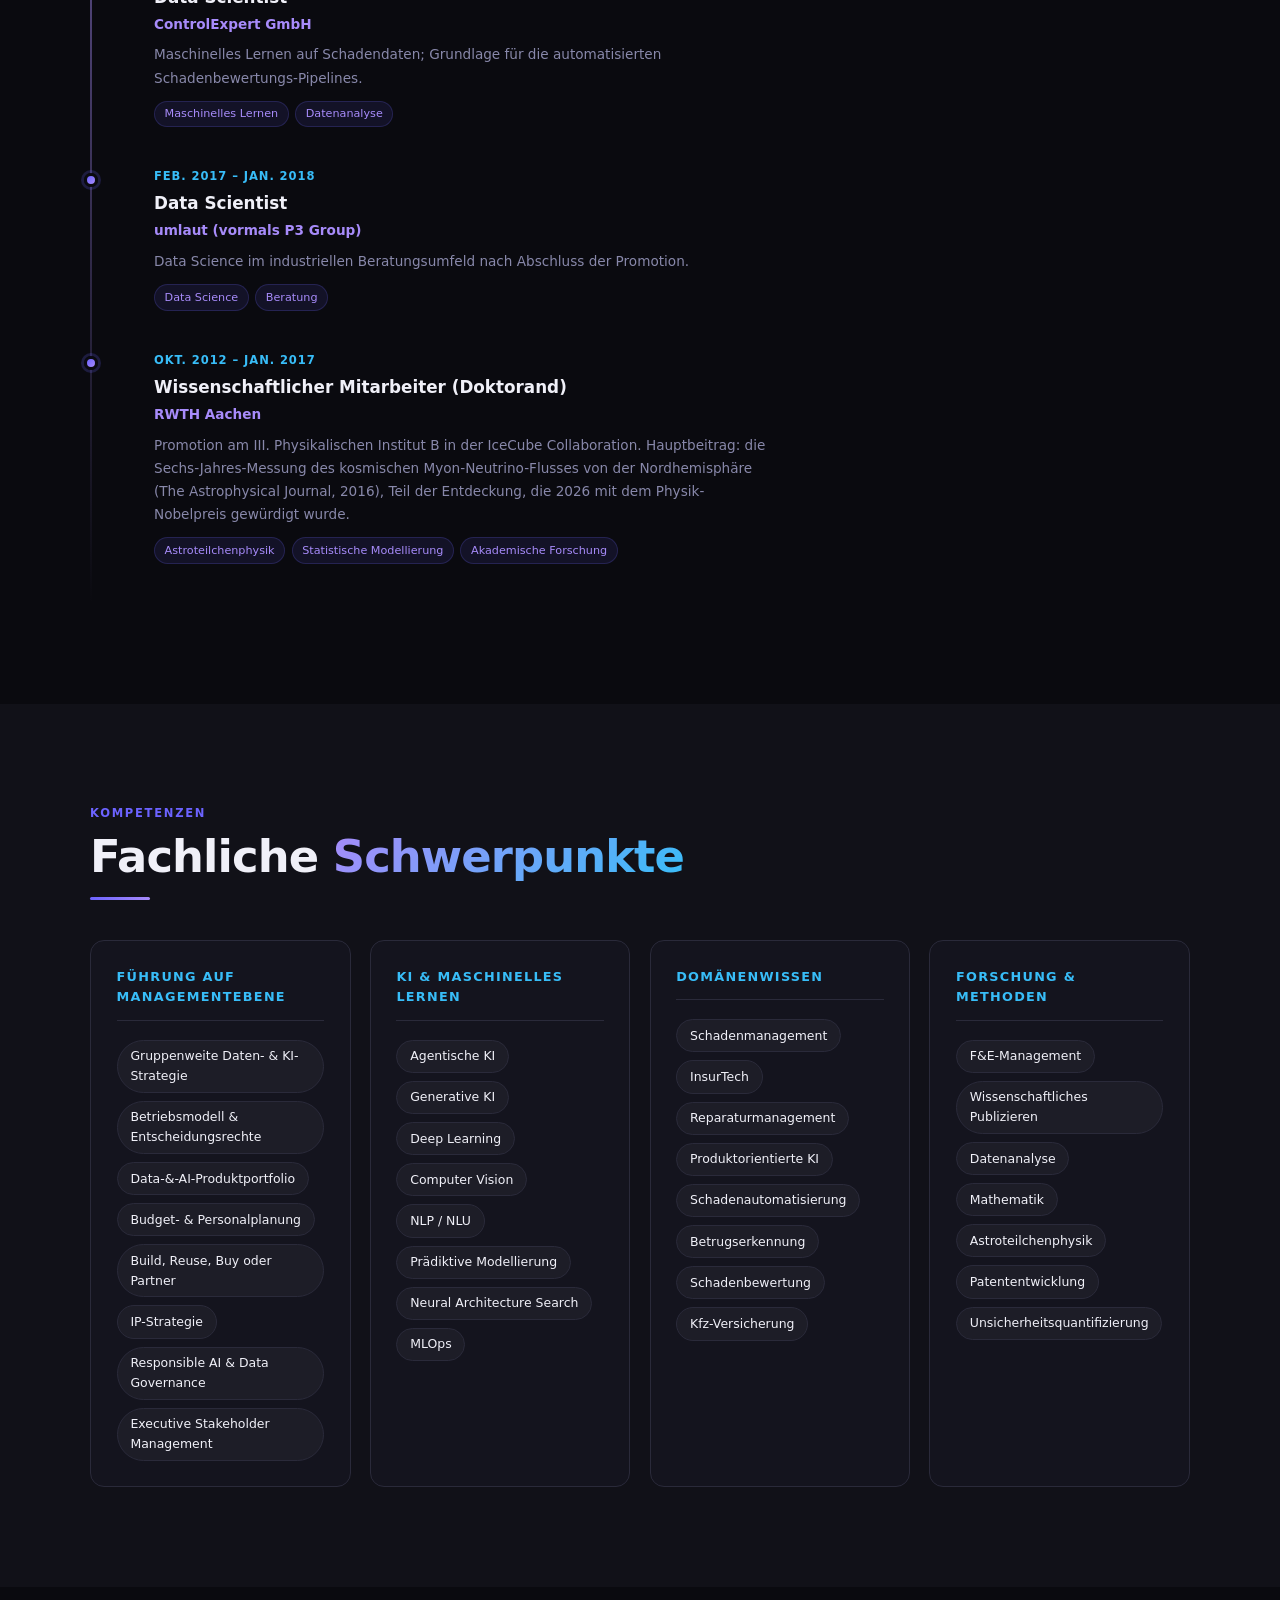
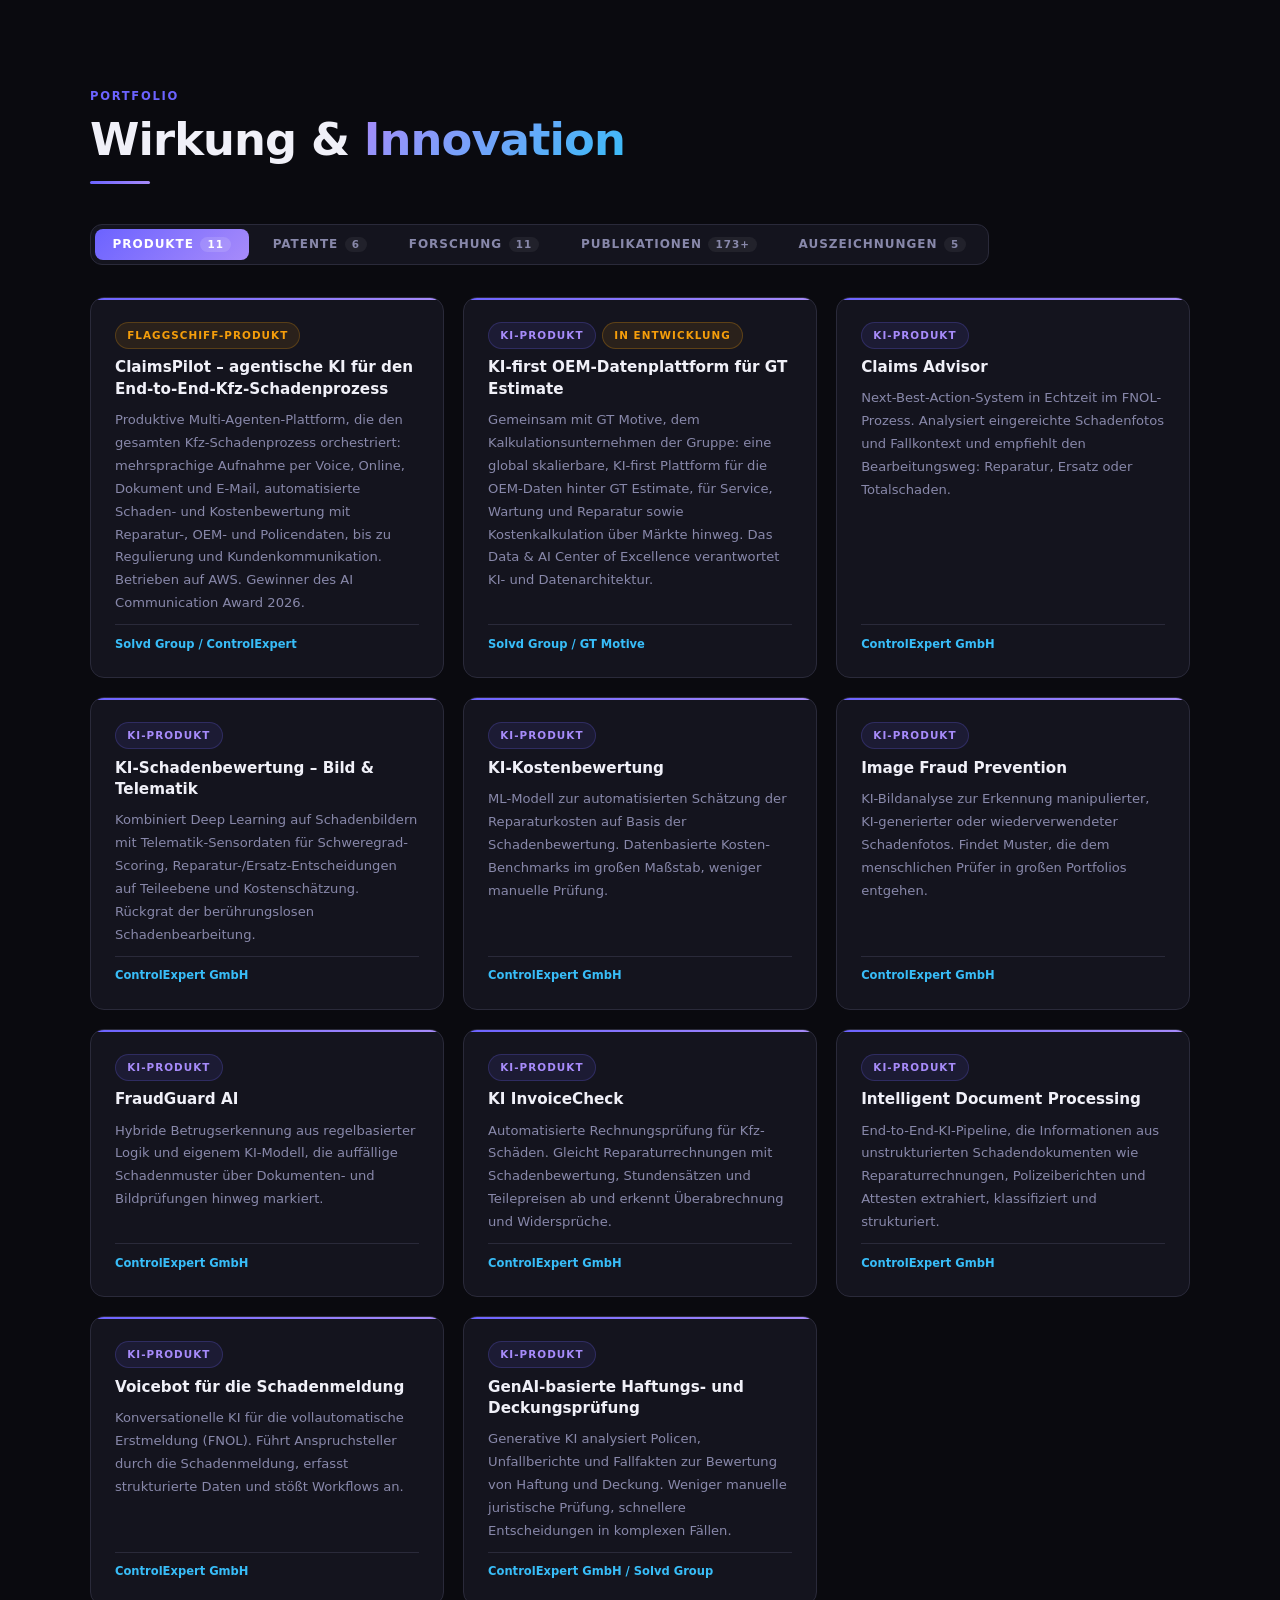
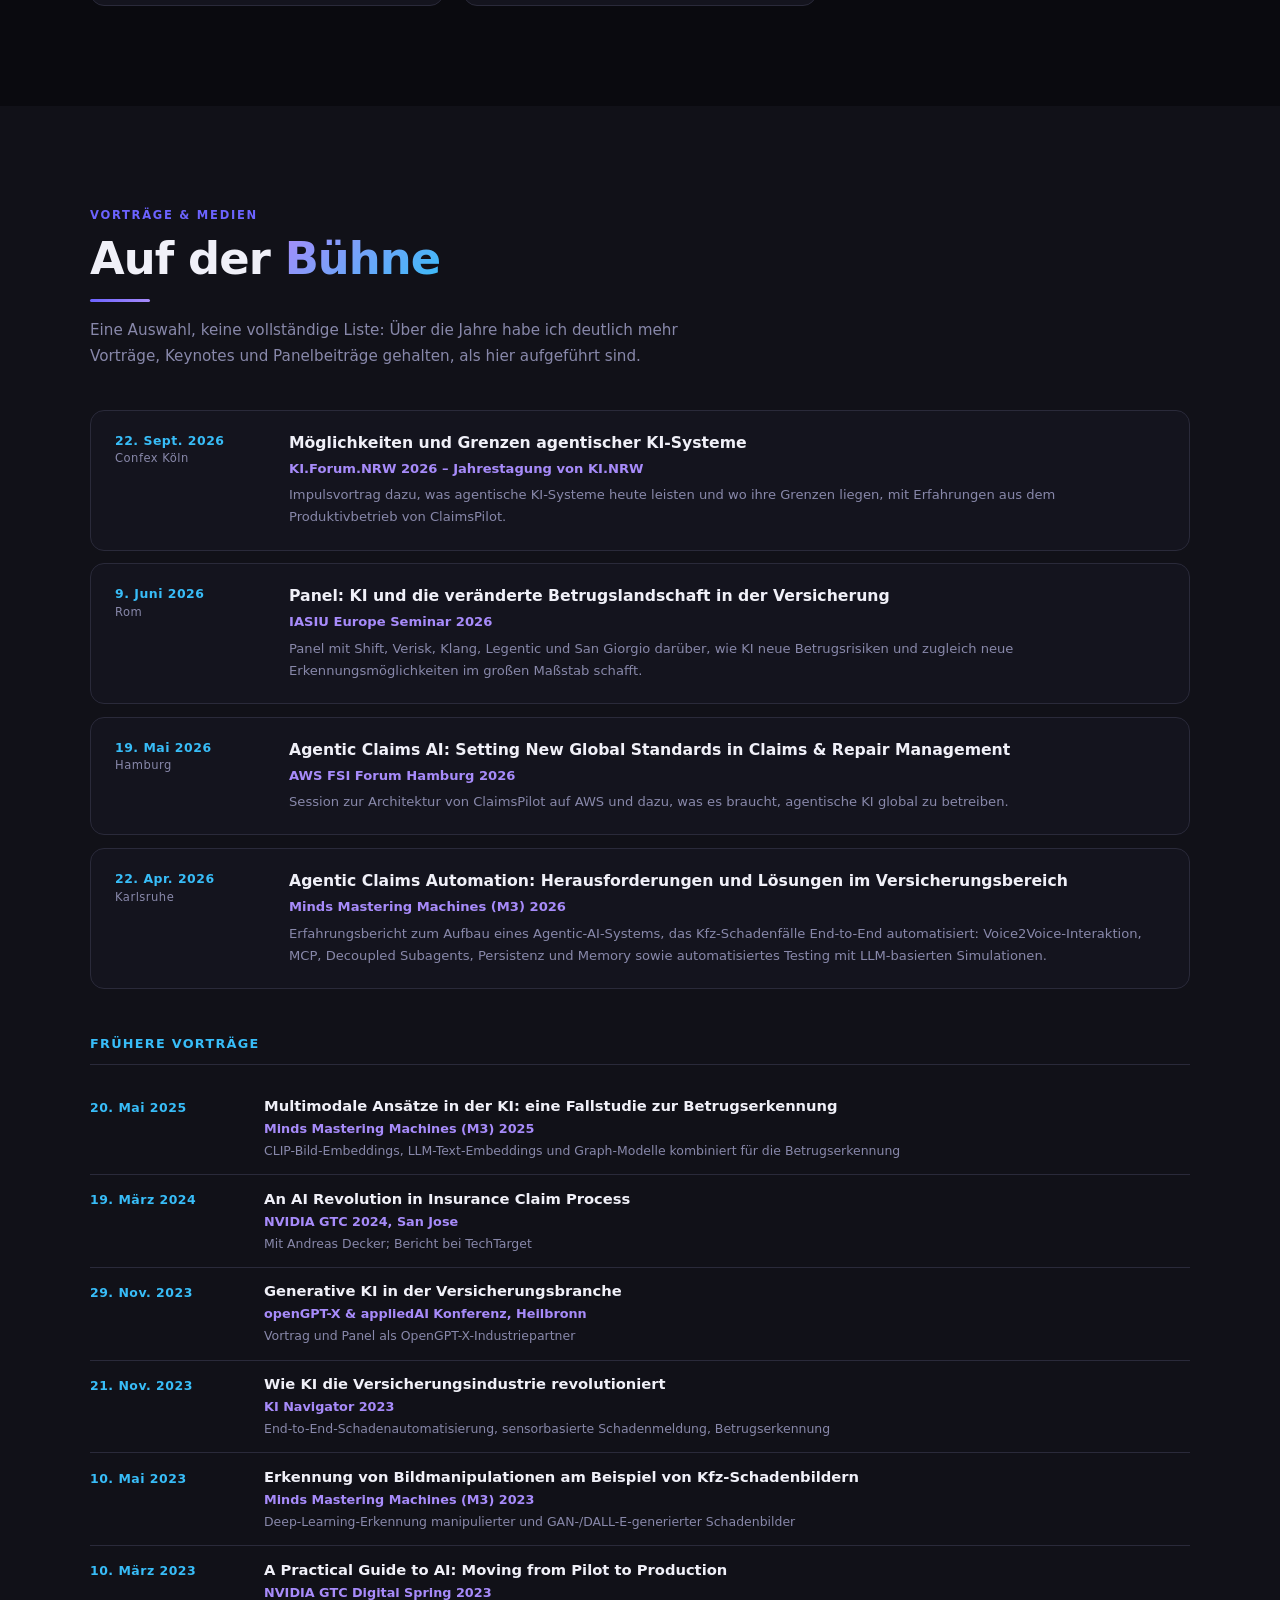
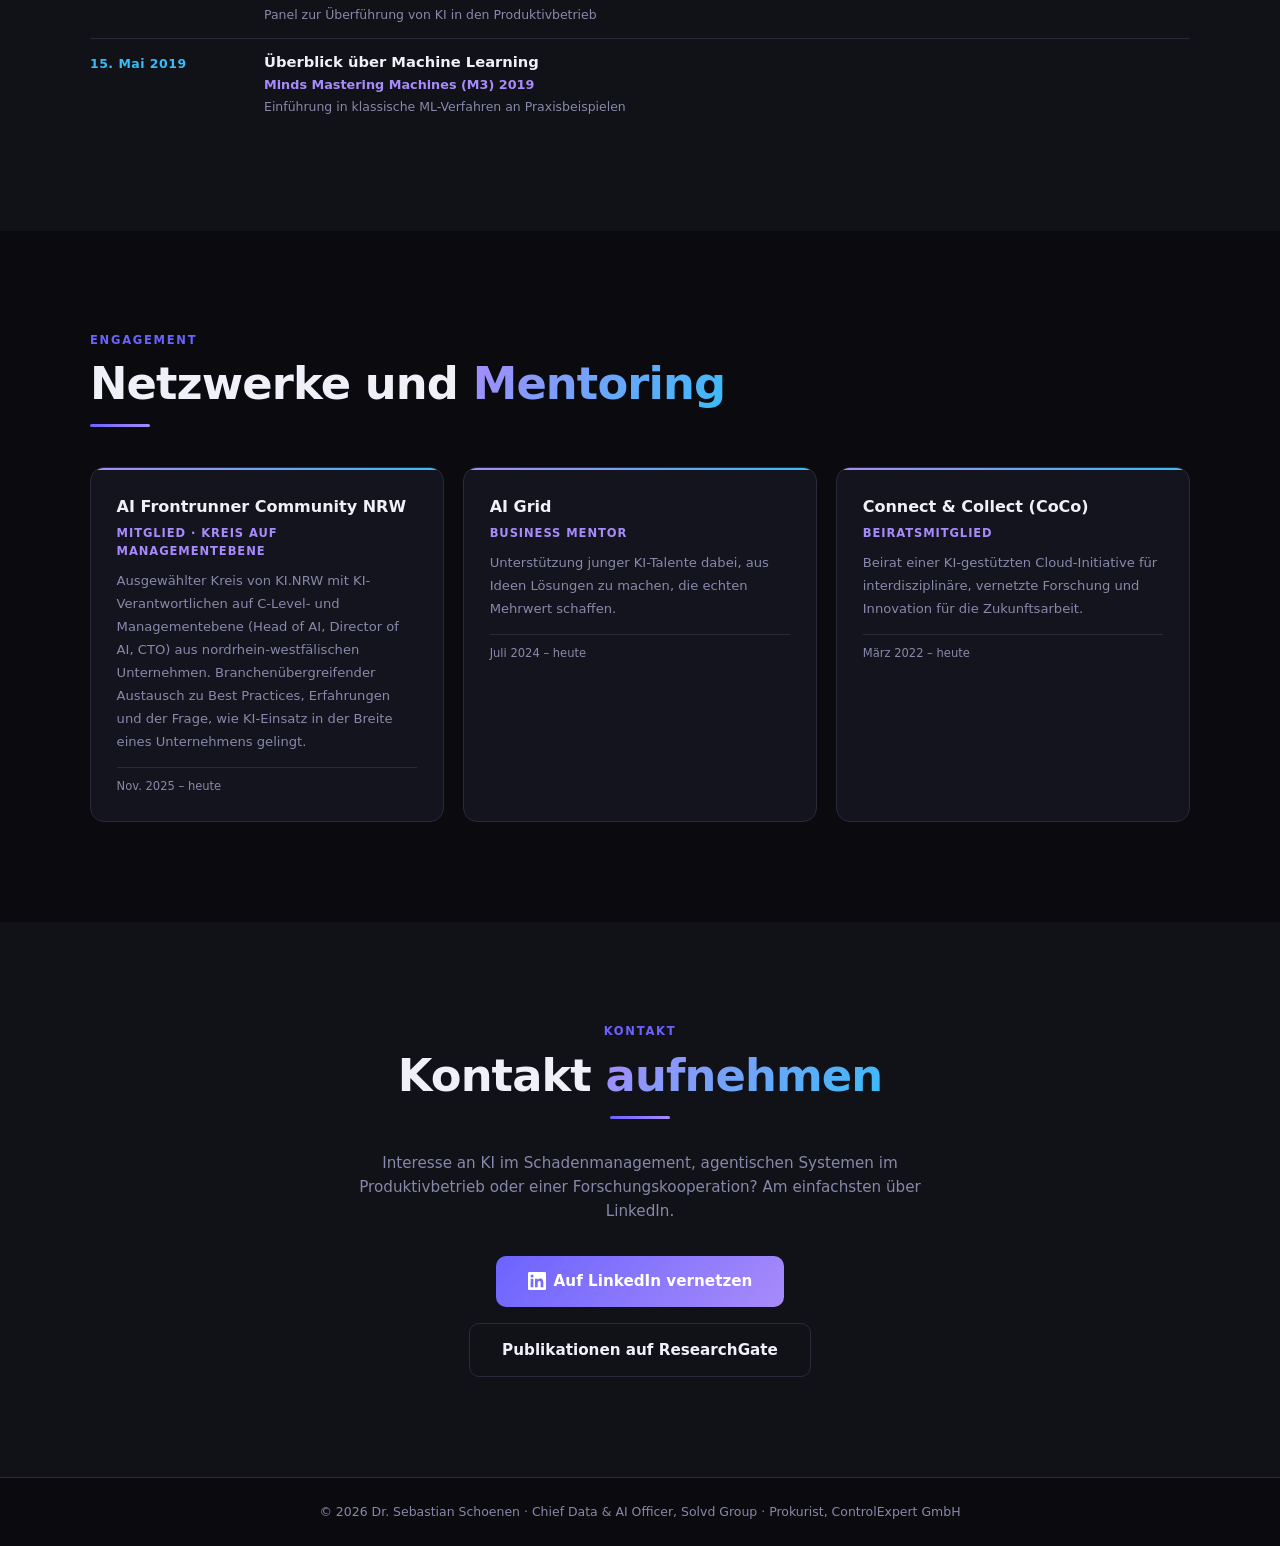
==== commit 0f22e439: "Update CDAIO" ====
--- a/de/index.html
+++ b/de/index.html
@@ -90,7 +90,7 @@
     <div class="sec-label">Berufserfahrung</div>
     <h2 class="sec-title">Beruflicher <span>Werdegang</span></h2>
     <div class="sec-line" aria-hidden="true"></div>
-    <ol class="timeline"><li class="t-item reveal"><div class="t-dot" aria-hidden="true"></div><div class="t-period">Nov. 2026 – heute</div><h3 class="t-role">Chief Data &amp; AI Officer (CDAIO)</h3><div class="t-company">Solvd Group · berichtet an COO/CTO</div><p class="t-desc">Oberste Daten- und KI-Verantwortung der Solvd Group über alle Geschäftsbereiche, Portfoliounternehmen und internen Funktionen. Verantwortung für Daten- und KI-Strategie, Betriebsmodell, Investitions-Roadmap und priorisiertes Portfolio der Gruppe; Business Owner des KI- und Datenkerns der Solvd-Produkte für Schaden- und Reparaturmanagement. Führung von Data Governance, Data- und KI-Engineering, Business Intelligence, Analytics, maschinellem Lernen und dem Data &amp; AI Center of Excellence als eine Gruppenfähigkeit, mit voller Budget-, Personal- und Lieferverantwortung.</p><ul class="t-tags"><li class="t-tag">Gruppenstrategie</li><li class="t-tag">Betriebsmodell</li><li class="t-tag">Budget &amp; Portfolio</li><li class="t-tag">Responsible AI</li></ul></li><li class="t-item reveal"><div class="t-dot" aria-hidden="true"></div><div class="t-period">Nov. 2026 – heute</div><h3 class="t-role">Prokurist</h3><div class="t-company">ControlExpert GmbH</div><p class="t-desc">Im Handelsregister eingetragene Prokura für die ControlExpert GmbH.</p><ul class="t-tags"><li class="t-tag">Prokura</li></ul></li><li class="t-item reveal"><div class="t-dot" aria-hidden="true"></div><div class="t-period">Apr. 2025 – Okt. 2026</div><h3 class="t-role">Head of Data &amp; AI Center of Excellence</h3><div class="t-company">Solvd Group · Hybrid</div><p class="t-desc">Aufbau und Leitung des Data &amp; AI Center of Excellence der Gruppe: über 75 Data- und KI-Spezialisten in agentischer KI, Computer Vision, GenAI und NLP für eine Gruppe mit über 200 Versicherungs-, Leasing- und Flottenkunden in 46 Ländern. Gesamt-Business-Owner für Daten- und KI-Produkte: Produktportfolio und Budget, Forschungs- und Innovationsstrategie, Make-or-Buy- und IP-Entscheidungen, MLOps und Betriebsmodell des CoE sowie Umsetzung der gruppenweiten KI-Governance. Verantwortlich für ClaimsPilot, die agentische Schadenplattform der Gruppe, von der Strategie bis zur Produktion. Die Rolle ging im November 2026 im CDAIO-Mandat auf.</p><ul class="t-tags"><li class="t-tag">Produktportfolio</li><li class="t-tag">Organisationsaufbau</li><li class="t-tag">Budgetverantwortung</li><li class="t-tag">KI-Governance</li></ul></li><li class="t-item reveal"><div class="t-dot" aria-hidden="true"></div><div class="t-period">Apr. 2023 – Okt. 2026</div><h3 class="t-role">Director Innovation &amp; Technology</h3><div class="t-company">ControlExpert GmbH · Vor Ort</div><p class="t-desc">Verantwortung für die Forschungs- und Innovationsstrategie für KI bei einem Unternehmen, das rund 20 Millionen Schadenfälle pro Jahr bearbeitet. Make-or-Buy-Entscheidungen für Kern-KI-Fähigkeiten, Steuerung der F&amp;E-Pipeline und der IP-Strategie hinter sechs Patenten, zentraler Stakeholder für die Plattform- und Cloud-Strategie der IT sowie öffentlich geförderte Forschung mit Partnern wie RWTH Aachen, Fraunhofer und Bergischer Universität Wuppertal.</p><ul class="t-tags"><li class="t-tag">Forschungs- &amp; Innovationsstrategie</li><li class="t-tag">Make-or-Buy</li><li class="t-tag">IP-Strategie</li><li class="t-tag">Öffentliche Forschungsförderung</li></ul></li><li class="t-item reveal"><div class="t-dot" aria-hidden="true"></div><div class="t-period">Okt. 2020 – März 2025</div><h3 class="t-role">Head of Research &amp; Development</h3><div class="t-company">ControlExpert GmbH</div><p class="t-desc">Leitung der F&amp;E-Abteilung (Data Science, Computer Vision, NLP) und Überführung von KI-Forschung in die Produktion. KI-Schaden- und Kostenbewertung, Bildbetrugsprävention und automatisierte Rechnungsprüfung gingen in dieser Zeit live. Begutachtete Publikationen, Patente und geförderte Projekte wie OpenGPT-X, HUMAINE, BIT, FedXtract und PlanQK.</p><ul class="t-tags"><li class="t-tag">Deep Learning</li><li class="t-tag">Computer Vision</li><li class="t-tag">Forschungsmanagement</li></ul></li><li class="t-item reveal"><div class="t-dot" aria-hidden="true"></div><div class="t-period">Apr. 2019 – Juni 2023</div><h3 class="t-role">Product Manager AI Services</h3><div class="t-company">ControlExpert GmbH</div><p class="t-desc">Parallel zur F&amp;E-Leitung Product Owner für die KI-Services von ControlExpert. Skalierung der KI-Technologien von ersten Piloten zu Produkten im Standard-Schadenprozess: KI-Schaden- und Kostenbewertung, Bildbetrugsprävention, Rechnungsprüfung und Dokumentenverarbeitung, später die ersten GenAI-Services. Roadmap und Rollout mit Versicherern in Deutschland, Europa, UK, USA, LATAM und APAC; Kundenfeedback in F&amp;E-Prioritäten überführt.</p><ul class="t-tags"><li class="t-tag">KI-Produktmanagement</li><li class="t-tag">Go-to-Market</li><li class="t-tag">Schadenautomatisierung</li></ul></li><li class="t-item reveal"><div class="t-dot" aria-hidden="true"></div><div class="t-period">Apr. 2019 – Okt. 2020</div><h3 class="t-role">Team Leader Research and Development</h3><div class="t-company">ControlExpert GmbH</div><p class="t-desc">Aufbau und Leitung des F&amp;E-Teams, aus dem später die F&amp;E-Abteilung hervorging: angewandtes Deep Learning kombiniert mit Schaden-Fachwissen.</p><ul class="t-tags"><li class="t-tag">Teamführung</li><li class="t-tag">Angewandte Forschung</li></ul></li><li class="t-item reveal"><div class="t-dot" aria-hidden="true"></div><div class="t-period">Okt. 2018 – Apr. 2019</div><h3 class="t-role">Team Leader AI Image Recognition</h3><div class="t-company">ControlExpert GmbH</div><p class="t-desc">Leitung eines Data-Science-Teams für tiefe neuronale Netze zur Erkennung von Fahrzeugschäden, parallel weiterhin eigene Data-Science-Arbeit.</p><ul class="t-tags"><li class="t-tag">CNNs</li><li class="t-tag">Bilderkennung</li><li class="t-tag">Teamführung</li></ul></li><li class="t-item reveal"><div class="t-dot" aria-hidden="true"></div><div class="t-period">Feb. 2018 – Sept. 2018</div><h3 class="t-role">Data Scientist</h3><div class="t-company">ControlExpert GmbH</div><p class="t-desc">Maschinelles Lernen auf Schadendaten; Grundlage für die automatisierten Schadenbewertungs-Pipelines.</p><ul class="t-tags"><li class="t-tag">Maschinelles Lernen</li><li class="t-tag">Datenanalyse</li></ul></li><li class="t-item reveal"><div class="t-dot" aria-hidden="true"></div><div class="t-period">Feb. 2017 – Jan. 2018</div><h3 class="t-role">Data Scientist</h3><div class="t-company">umlaut (vormals P3 Group) · Städteregion Aachen</div><p class="t-desc">Data Science im industriellen Beratungsumfeld nach Abschluss der Promotion.</p><ul class="t-tags"><li class="t-tag">Data Science</li><li class="t-tag">Beratung</li></ul></li><li class="t-item reveal"><div class="t-dot" aria-hidden="true"></div><div class="t-period">Okt. 2012 – Jan. 2017</div><h3 class="t-role">Wissenschaftlicher Mitarbeiter (Doktorand)</h3><div class="t-company">RWTH Aachen · III. Physikalisches Institut B</div><p class="t-desc">Promotion in der IceCube Collaboration. Hauptbeitrag: die Sechs-Jahres-Messung des kosmischen Myon-Neutrino-Flusses von der Nordhemisphäre (The Astrophysical Journal, 2016), Teil der Entdeckung, die 2026 mit dem Physik-Nobelpreis gewürdigt wurde.</p><ul class="t-tags"><li class="t-tag">Astroteilchenphysik</li><li class="t-tag">Statistische Modellierung</li><li class="t-tag">Akademische Forschung</li></ul></li></ol>
+    <ol class="timeline"><li class="t-item reveal"><div class="t-dot" aria-hidden="true"></div><div class="t-period">Nov. 2026 – heute</div><h3 class="t-role">Chief Data &amp; AI Officer (CDAIO)</h3><div class="t-company">Solvd Group</div><p class="t-desc">Oberste Daten- und KI-Verantwortung der Solvd Group über alle Geschäftsbereiche, Portfoliounternehmen und internen Funktionen. Verantwortung für Daten- und KI-Strategie, Betriebsmodell, Investitions-Roadmap und priorisiertes Portfolio der Gruppe; Business Owner des KI- und Datenkerns der Solvd-Produkte für Schaden- und Reparaturmanagement. Führung von Data Governance, Data- und KI-Engineering, Business Intelligence, Analytics, maschinellem Lernen und dem Data &amp; AI Center of Excellence als eine Gruppenfähigkeit, mit voller Budget-, Personal- und Lieferverantwortung.</p><ul class="t-tags"><li class="t-tag">Gruppenstrategie</li><li class="t-tag">Betriebsmodell</li><li class="t-tag">Budget &amp; Portfolio</li><li class="t-tag">Responsible AI</li></ul></li><li class="t-item reveal"><div class="t-dot" aria-hidden="true"></div><div class="t-period">Nov. 2026 – heute</div><h3 class="t-role">Prokurist</h3><div class="t-company">ControlExpert GmbH</div><p class="t-desc">Im Handelsregister eingetragene Prokura für die ControlExpert GmbH.</p><ul class="t-tags"><li class="t-tag">Prokura</li></ul></li><li class="t-item reveal"><div class="t-dot" aria-hidden="true"></div><div class="t-period">Apr. 2025 – Okt. 2026</div><h3 class="t-role">Head of Data &amp; AI Center of Excellence</h3><div class="t-company">Solvd Group</div><p class="t-desc">Aufbau und Leitung des Data &amp; AI Center of Excellence der Gruppe: über 75 Data- und KI-Spezialisten in agentischer KI, Computer Vision, GenAI und NLP für eine Gruppe mit über 200 Versicherungs-, Leasing- und Flottenkunden in 46 Ländern. Gesamt-Business-Owner für Daten- und KI-Produkte: Produktportfolio und Budget, Forschungs- und Innovationsstrategie, Make-or-Buy- und IP-Entscheidungen, MLOps und Betriebsmodell des CoE sowie Umsetzung der gruppenweiten KI-Governance. Verantwortlich für ClaimsPilot, die agentische Schadenplattform der Gruppe, von der Strategie bis zur Produktion. Die Rolle ging im November 2026 im CDAIO-Mandat auf.</p><ul class="t-tags"><li class="t-tag">Produktportfolio</li><li class="t-tag">Organisationsaufbau</li><li class="t-tag">Budgetverantwortung</li><li class="t-tag">KI-Governance</li></ul></li><li class="t-item reveal"><div class="t-dot" aria-hidden="true"></div><div class="t-period">Apr. 2023 – Okt. 2026</div><h3 class="t-role">Director Innovation &amp; Technology</h3><div class="t-company">ControlExpert GmbH</div><p class="t-desc">Verantwortung für die Forschungs- und Innovationsstrategie für KI bei einem Unternehmen, das rund 20 Millionen Schadenfälle pro Jahr bearbeitet. Make-or-Buy-Entscheidungen für Kern-KI-Fähigkeiten, Steuerung der F&amp;E-Pipeline und der IP-Strategie hinter sechs Patenten, zentraler Stakeholder für die Plattform- und Cloud-Strategie der IT sowie öffentlich geförderte Forschung mit Partnern wie RWTH Aachen, Fraunhofer und Bergischer Universität Wuppertal.</p><ul class="t-tags"><li class="t-tag">Forschungs- &amp; Innovationsstrategie</li><li class="t-tag">Make-or-Buy</li><li class="t-tag">IP-Strategie</li><li class="t-tag">Öffentliche Forschungsförderung</li></ul></li><li class="t-item reveal"><div class="t-dot" aria-hidden="true"></div><div class="t-period">Okt. 2020 – März 2025</div><h3 class="t-role">Head of Research &amp; Development</h3><div class="t-company">ControlExpert GmbH</div><p class="t-desc">Leitung der F&amp;E-Abteilung (Data Science, Computer Vision, NLP) und Überführung von KI-Forschung in die Produktion. KI-Schaden- und Kostenbewertung, Bildbetrugsprävention und automatisierte Rechnungsprüfung gingen in dieser Zeit live. Begutachtete Publikationen, Patente und geförderte Projekte wie OpenGPT-X, HUMAINE, BIT, FedXtract und PlanQK.</p><ul class="t-tags"><li class="t-tag">Deep Learning</li><li class="t-tag">Computer Vision</li><li class="t-tag">Forschungsmanagement</li></ul></li><li class="t-item reveal"><div class="t-dot" aria-hidden="true"></div><div class="t-period">Apr. 2019 – Juni 2023</div><h3 class="t-role">Product Manager AI Services</h3><div class="t-company">ControlExpert GmbH</div><p class="t-desc">Parallel zur F&amp;E-Leitung Product Owner für die KI-Services von ControlExpert. Skalierung der KI-Technologien von ersten Piloten zu Produkten im Standard-Schadenprozess: KI-Schaden- und Kostenbewertung, Bildbetrugsprävention, Rechnungsprüfung und Dokumentenverarbeitung, später die ersten GenAI-Services. Roadmap und Rollout mit Versicherern in Deutschland, Europa, UK, USA, LATAM und APAC; Kundenfeedback in F&amp;E-Prioritäten überführt.</p><ul class="t-tags"><li class="t-tag">KI-Produktmanagement</li><li class="t-tag">Go-to-Market</li><li class="t-tag">Schadenautomatisierung</li></ul></li><li class="t-item reveal"><div class="t-dot" aria-hidden="true"></div><div class="t-period">Apr. 2019 – Okt. 2020</div><h3 class="t-role">Team Leader Research and Development</h3><div class="t-company">ControlExpert GmbH</div><p class="t-desc">Aufbau und Leitung des F&amp;E-Teams, aus dem später die F&amp;E-Abteilung hervorging: angewandtes Deep Learning kombiniert mit Schaden-Fachwissen.</p><ul class="t-tags"><li class="t-tag">Teamführung</li><li class="t-tag">Angewandte Forschung</li></ul></li><li class="t-item reveal"><div class="t-dot" aria-hidden="true"></div><div class="t-period">Okt. 2018 – Apr. 2019</div><h3 class="t-role">Team Leader AI Image Recognition</h3><div class="t-company">ControlExpert GmbH</div><p class="t-desc">Leitung eines Data-Science-Teams für tiefe neuronale Netze zur Erkennung von Fahrzeugschäden, parallel weiterhin eigene Data-Science-Arbeit.</p><ul class="t-tags"><li class="t-tag">CNNs</li><li class="t-tag">Bilderkennung</li><li class="t-tag">Teamführung</li></ul></li><li class="t-item reveal"><div class="t-dot" aria-hidden="true"></div><div class="t-period">Feb. 2018 – Sept. 2018</div><h3 class="t-role">Data Scientist</h3><div class="t-company">ControlExpert GmbH</div><p class="t-desc">Maschinelles Lernen auf Schadendaten; Grundlage für die automatisierten Schadenbewertungs-Pipelines.</p><ul class="t-tags"><li class="t-tag">Maschinelles Lernen</li><li class="t-tag">Datenanalyse</li></ul></li><li class="t-item reveal"><div class="t-dot" aria-hidden="true"></div><div class="t-period">Feb. 2017 – Jan. 2018</div><h3 class="t-role">Data Scientist</h3><div class="t-company">umlaut (vormals P3 Group)</div><p class="t-desc">Data Science im industriellen Beratungsumfeld nach Abschluss der Promotion.</p><ul class="t-tags"><li class="t-tag">Data Science</li><li class="t-tag">Beratung</li></ul></li><li class="t-item reveal"><div class="t-dot" aria-hidden="true"></div><div class="t-period">Okt. 2012 – Jan. 2017</div><h3 class="t-role">Wissenschaftlicher Mitarbeiter (Doktorand)</h3><div class="t-company">RWTH Aachen</div><p class="t-desc">Promotion am III. Physikalischen Institut B in der IceCube Collaboration. Hauptbeitrag: die Sechs-Jahres-Messung des kosmischen Myon-Neutrino-Flusses von der Nordhemisphäre (The Astrophysical Journal, 2016), Teil der Entdeckung, die 2026 mit dem Physik-Nobelpreis gewürdigt wurde.</p><ul class="t-tags"><li class="t-tag">Astroteilchenphysik</li><li class="t-tag">Statistische Modellierung</li><li class="t-tag">Akademische Forschung</li></ul></li></ol>
   </div>
 </section>
 
